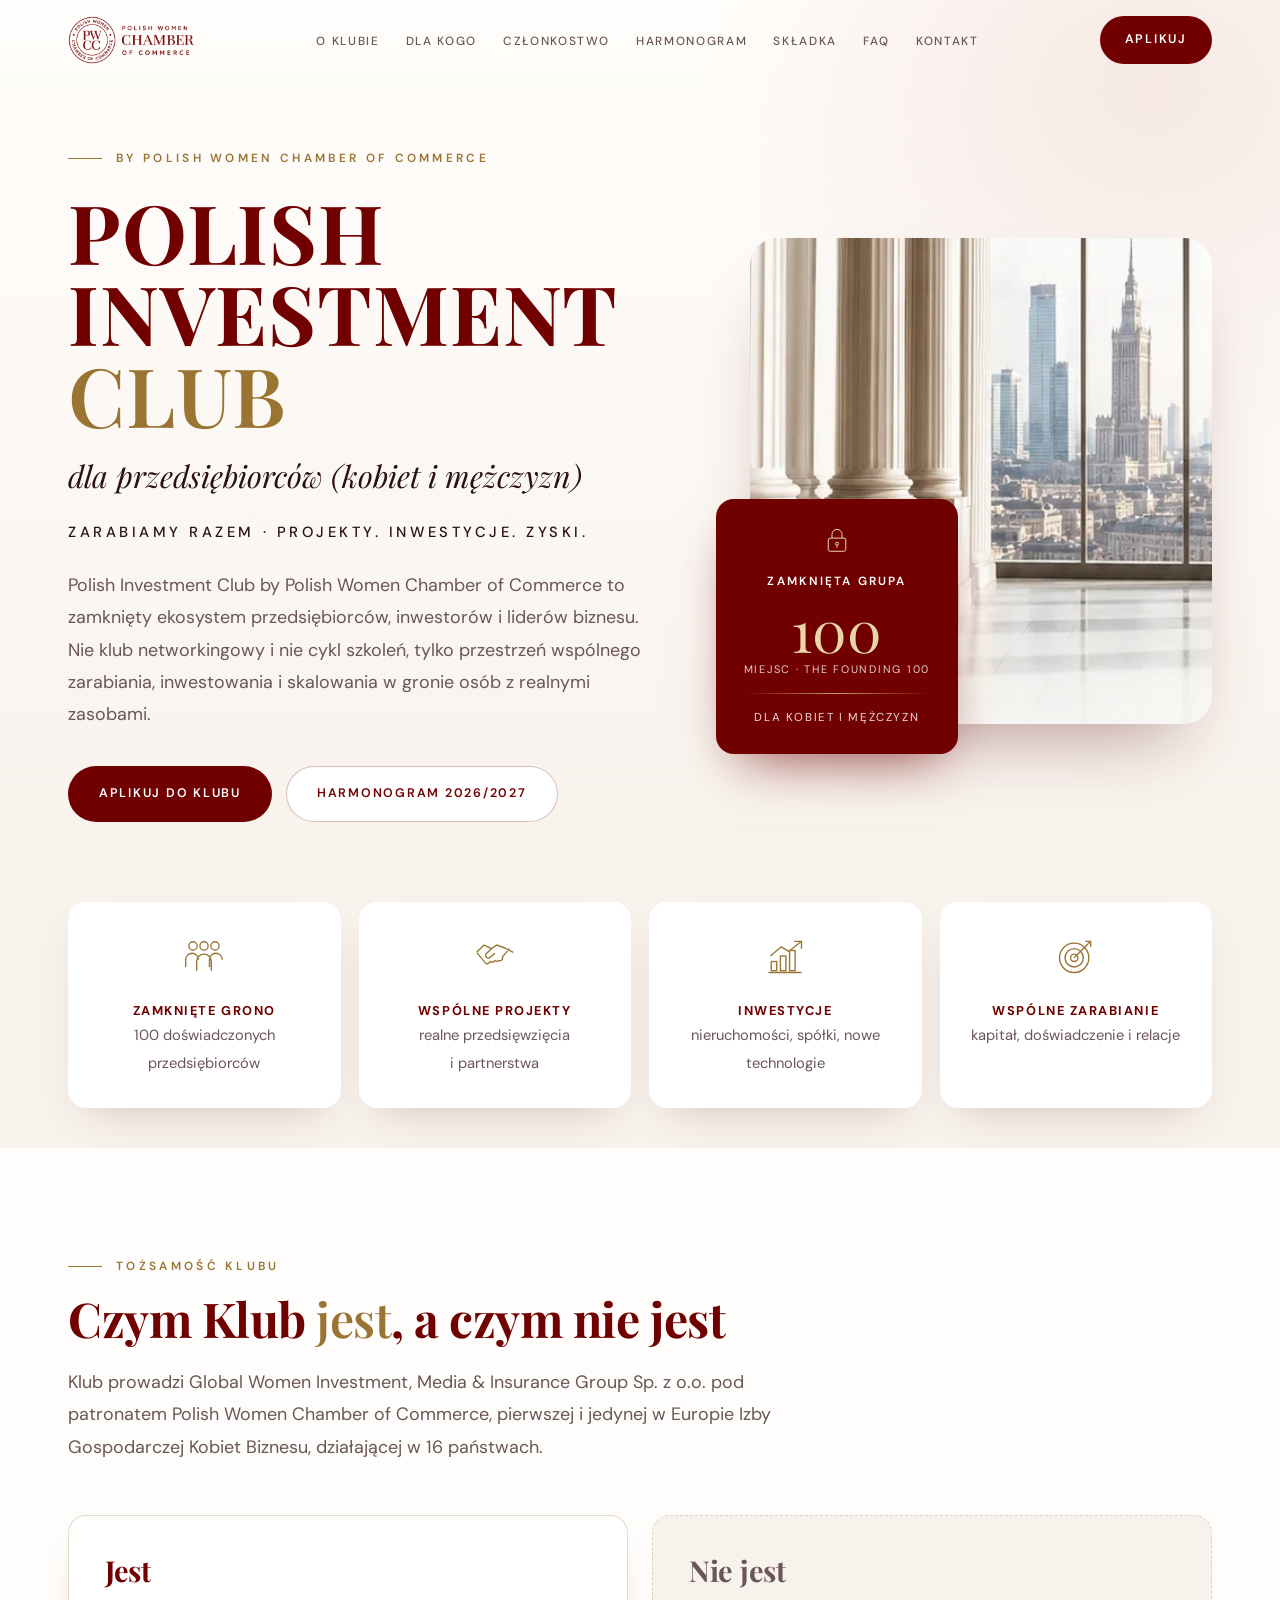
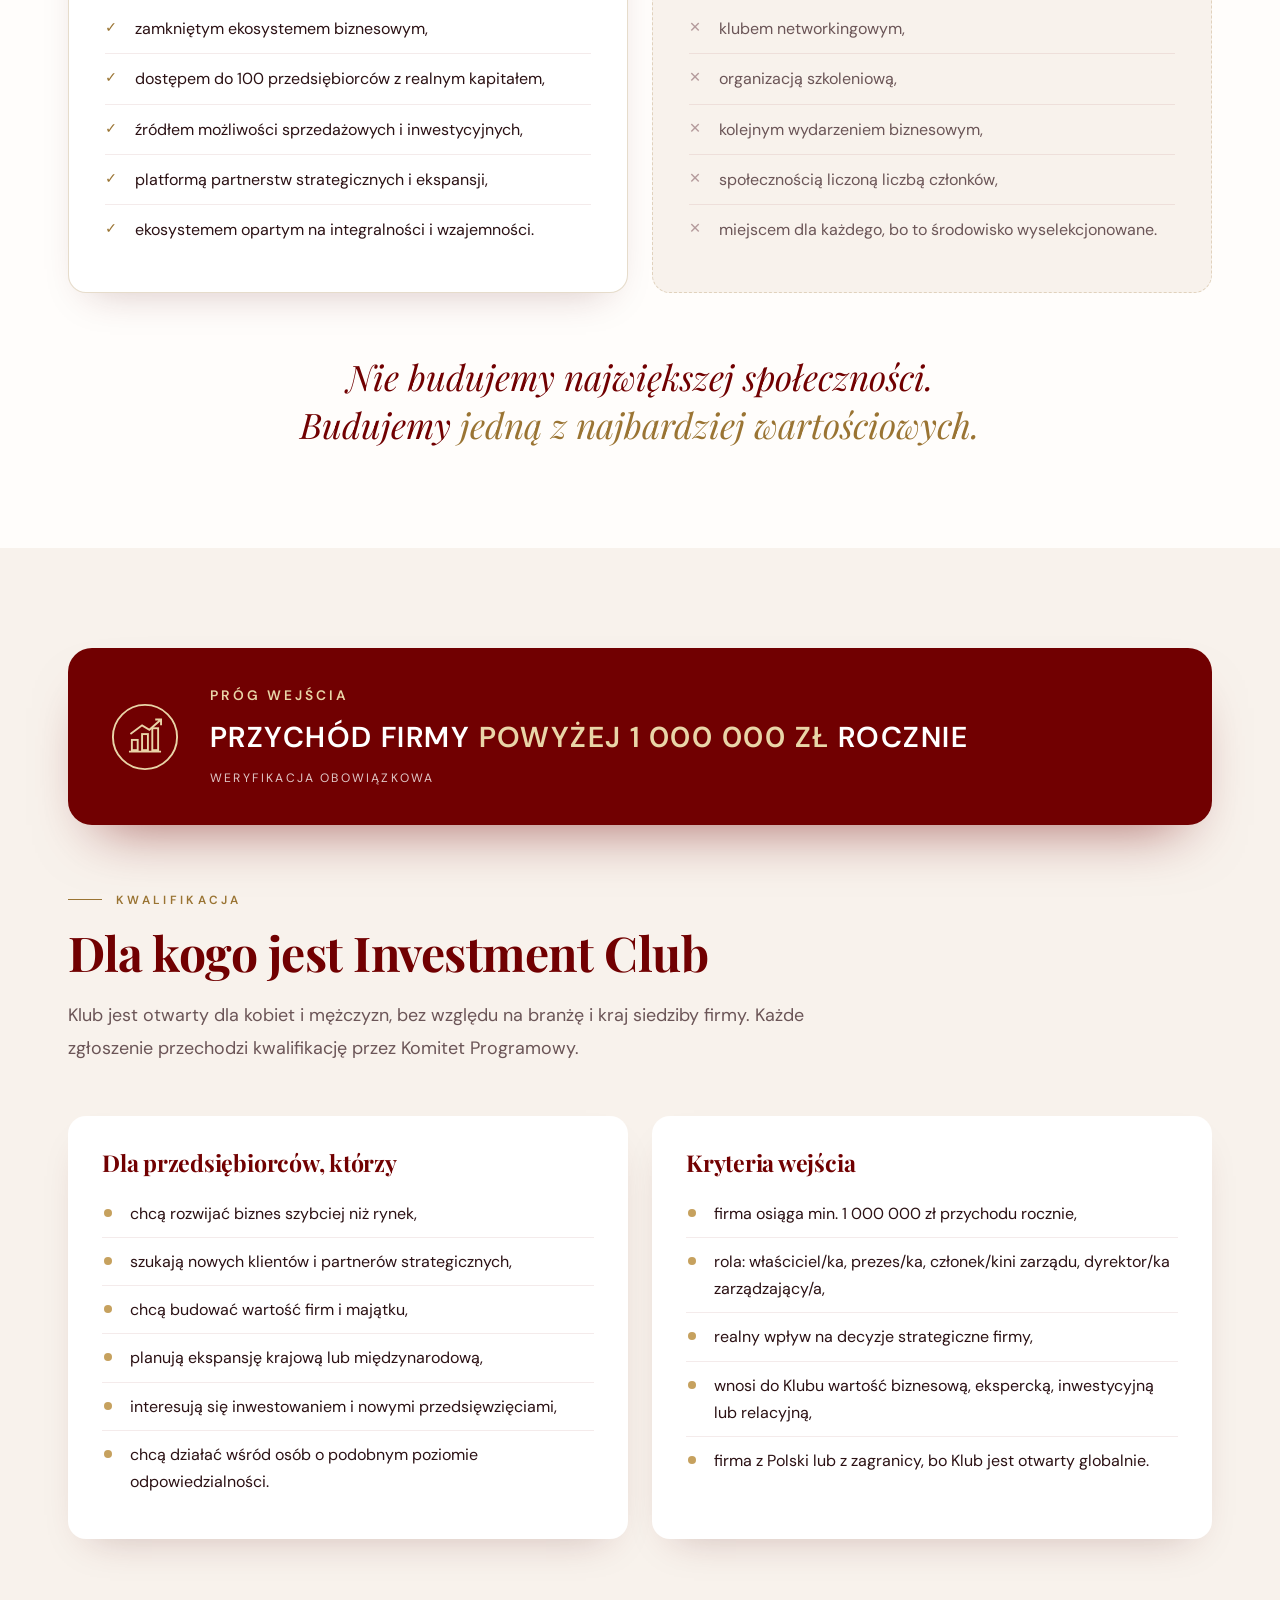
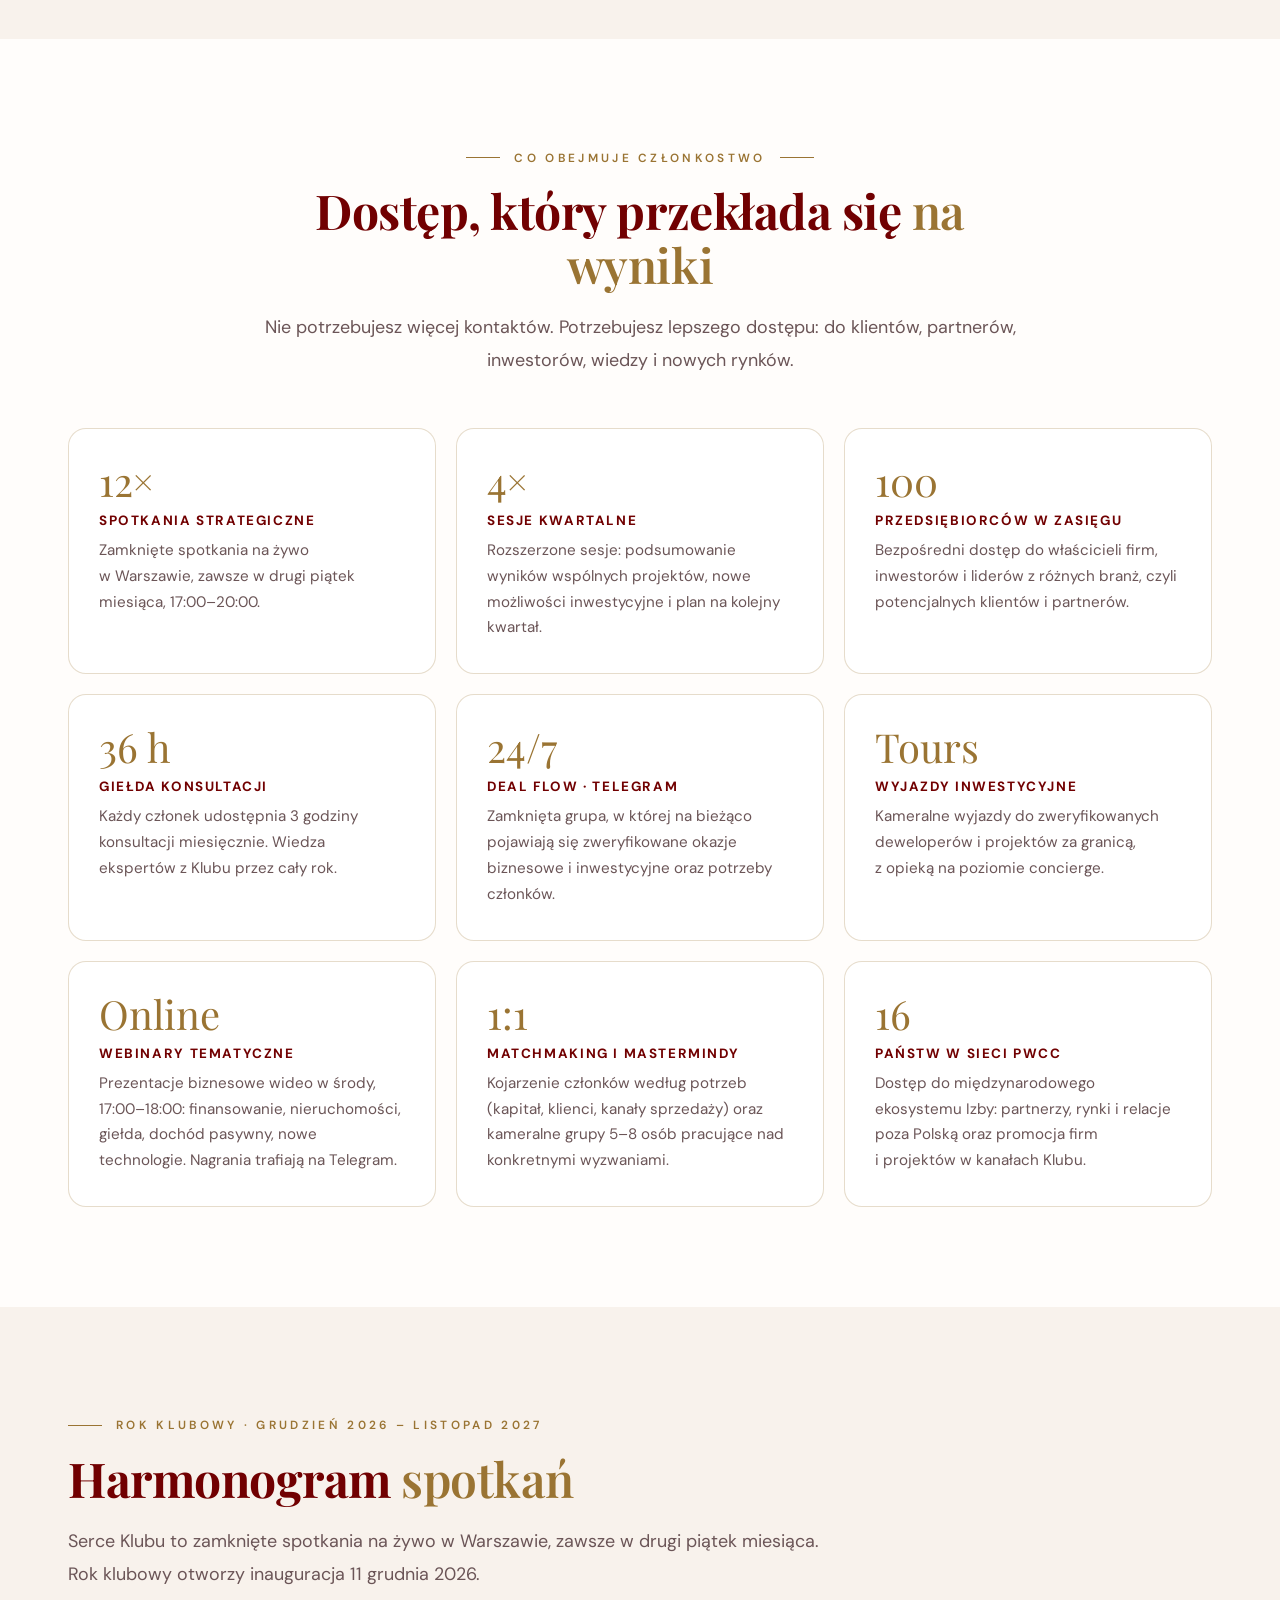
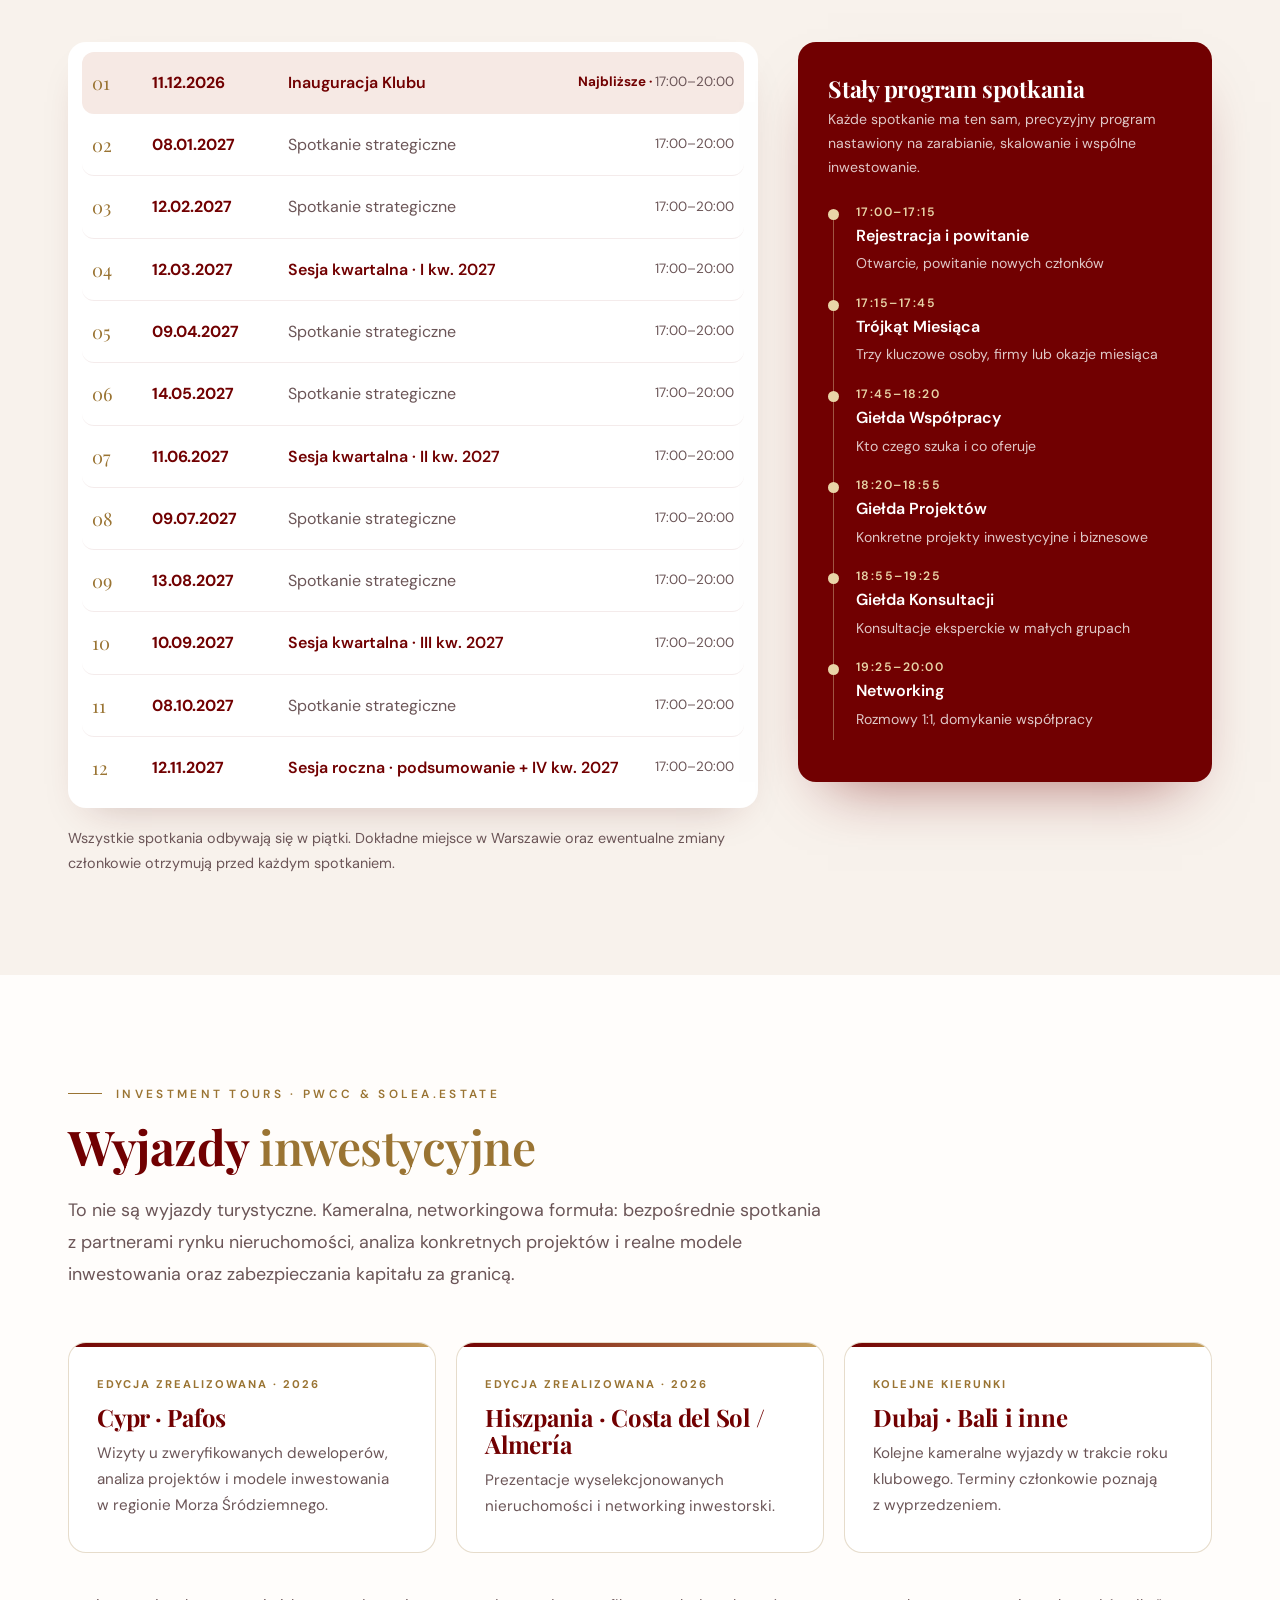
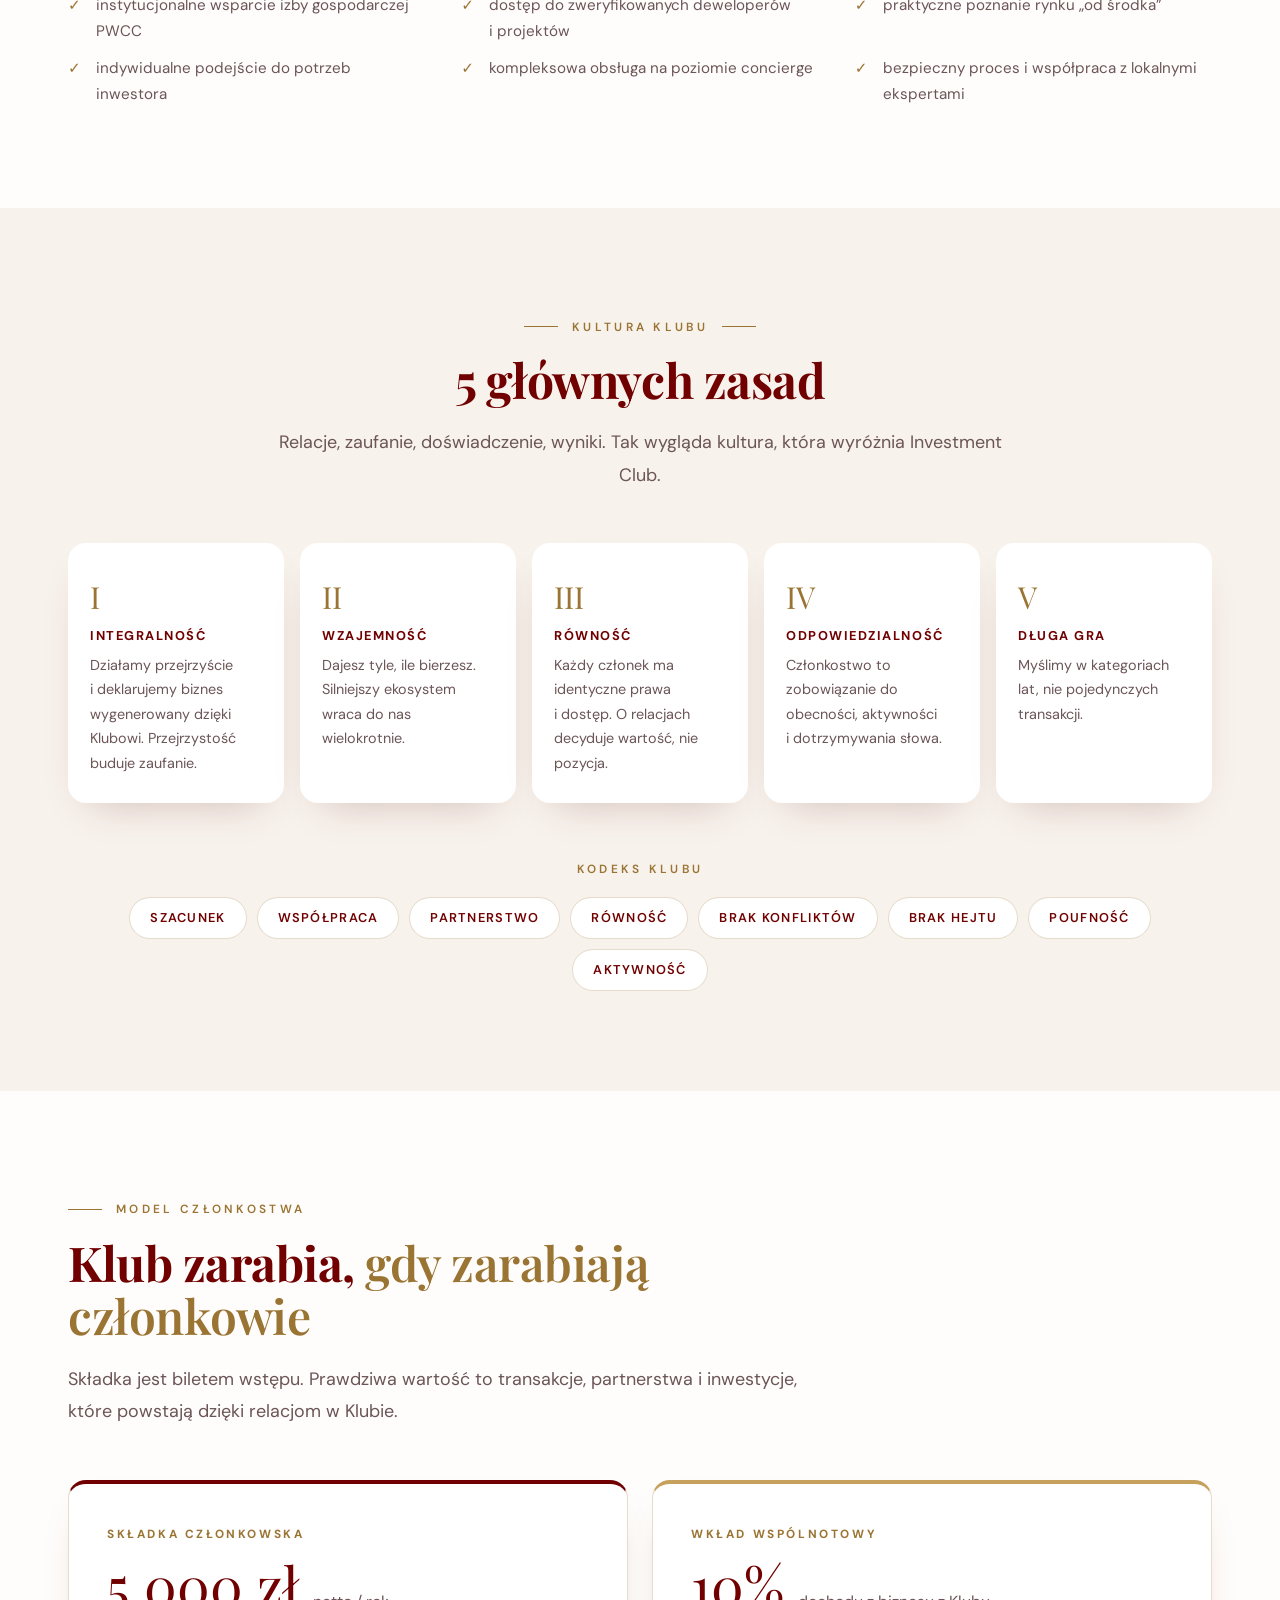
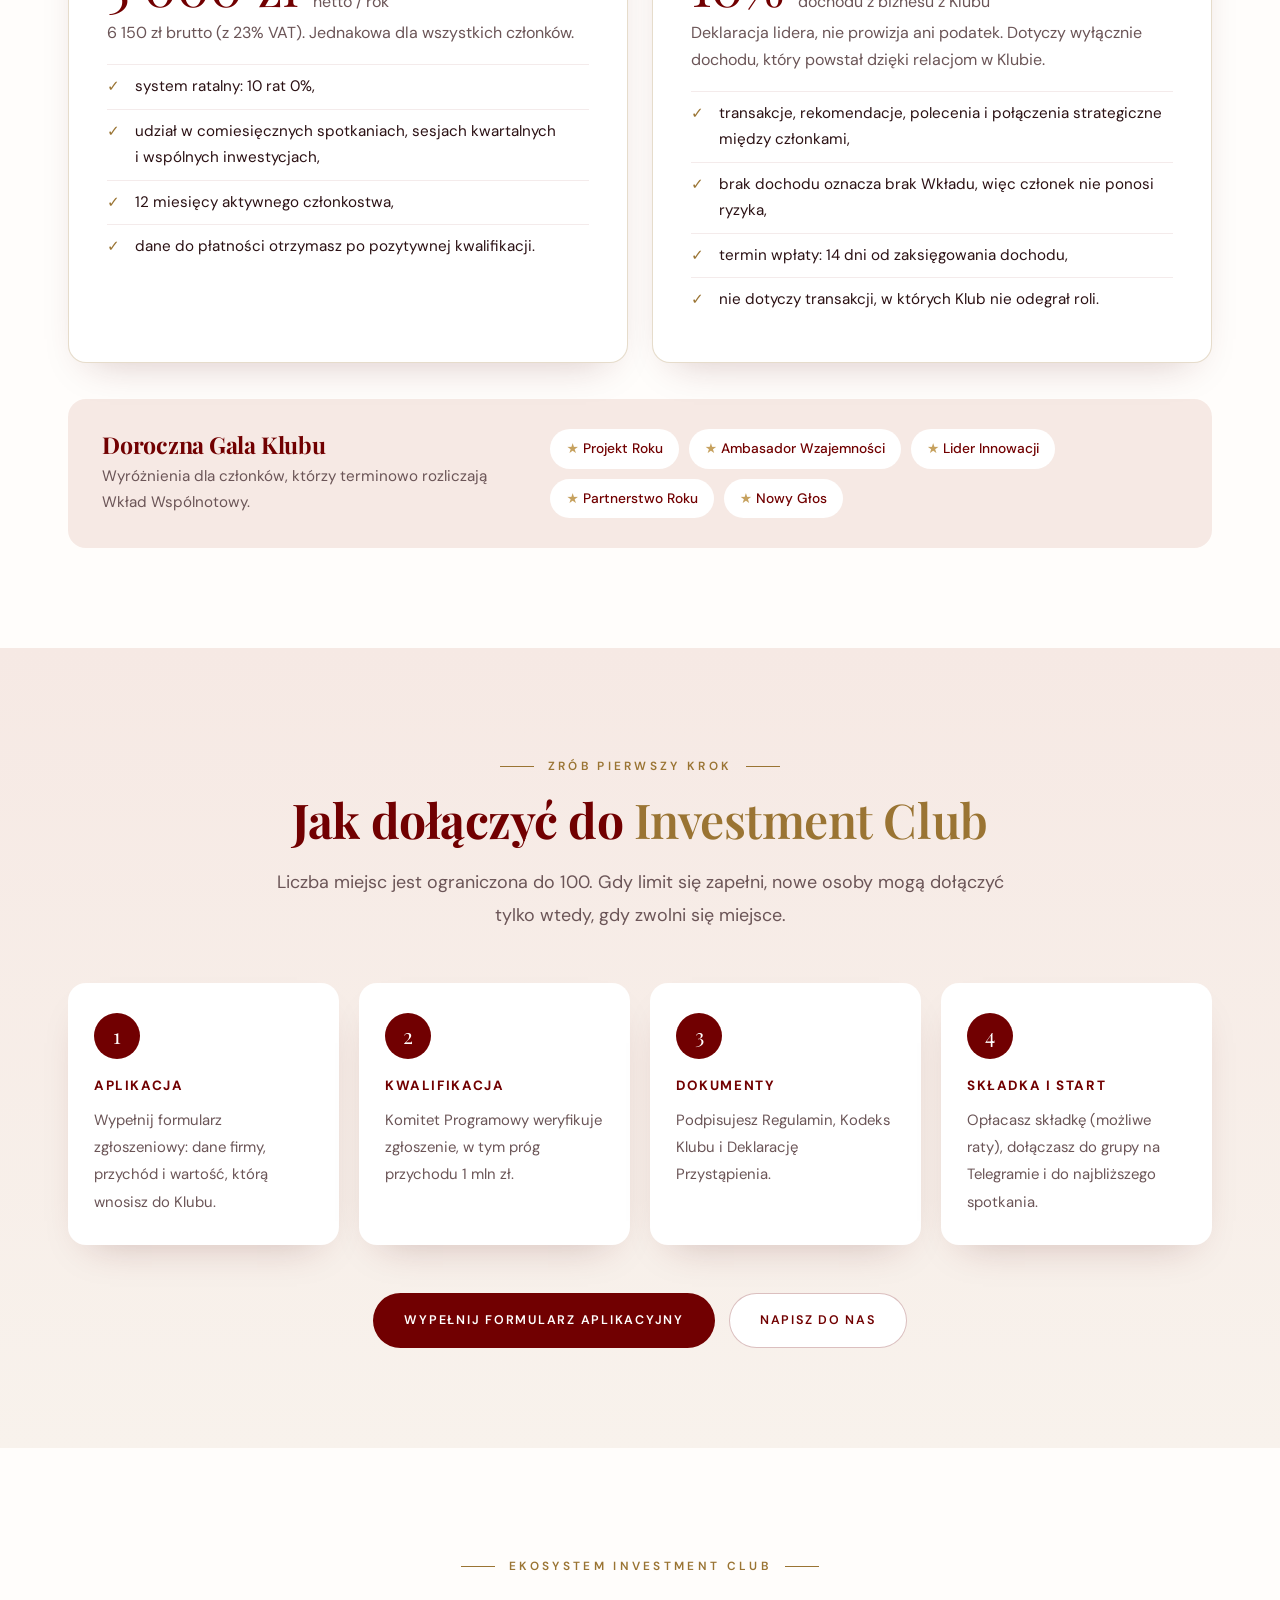
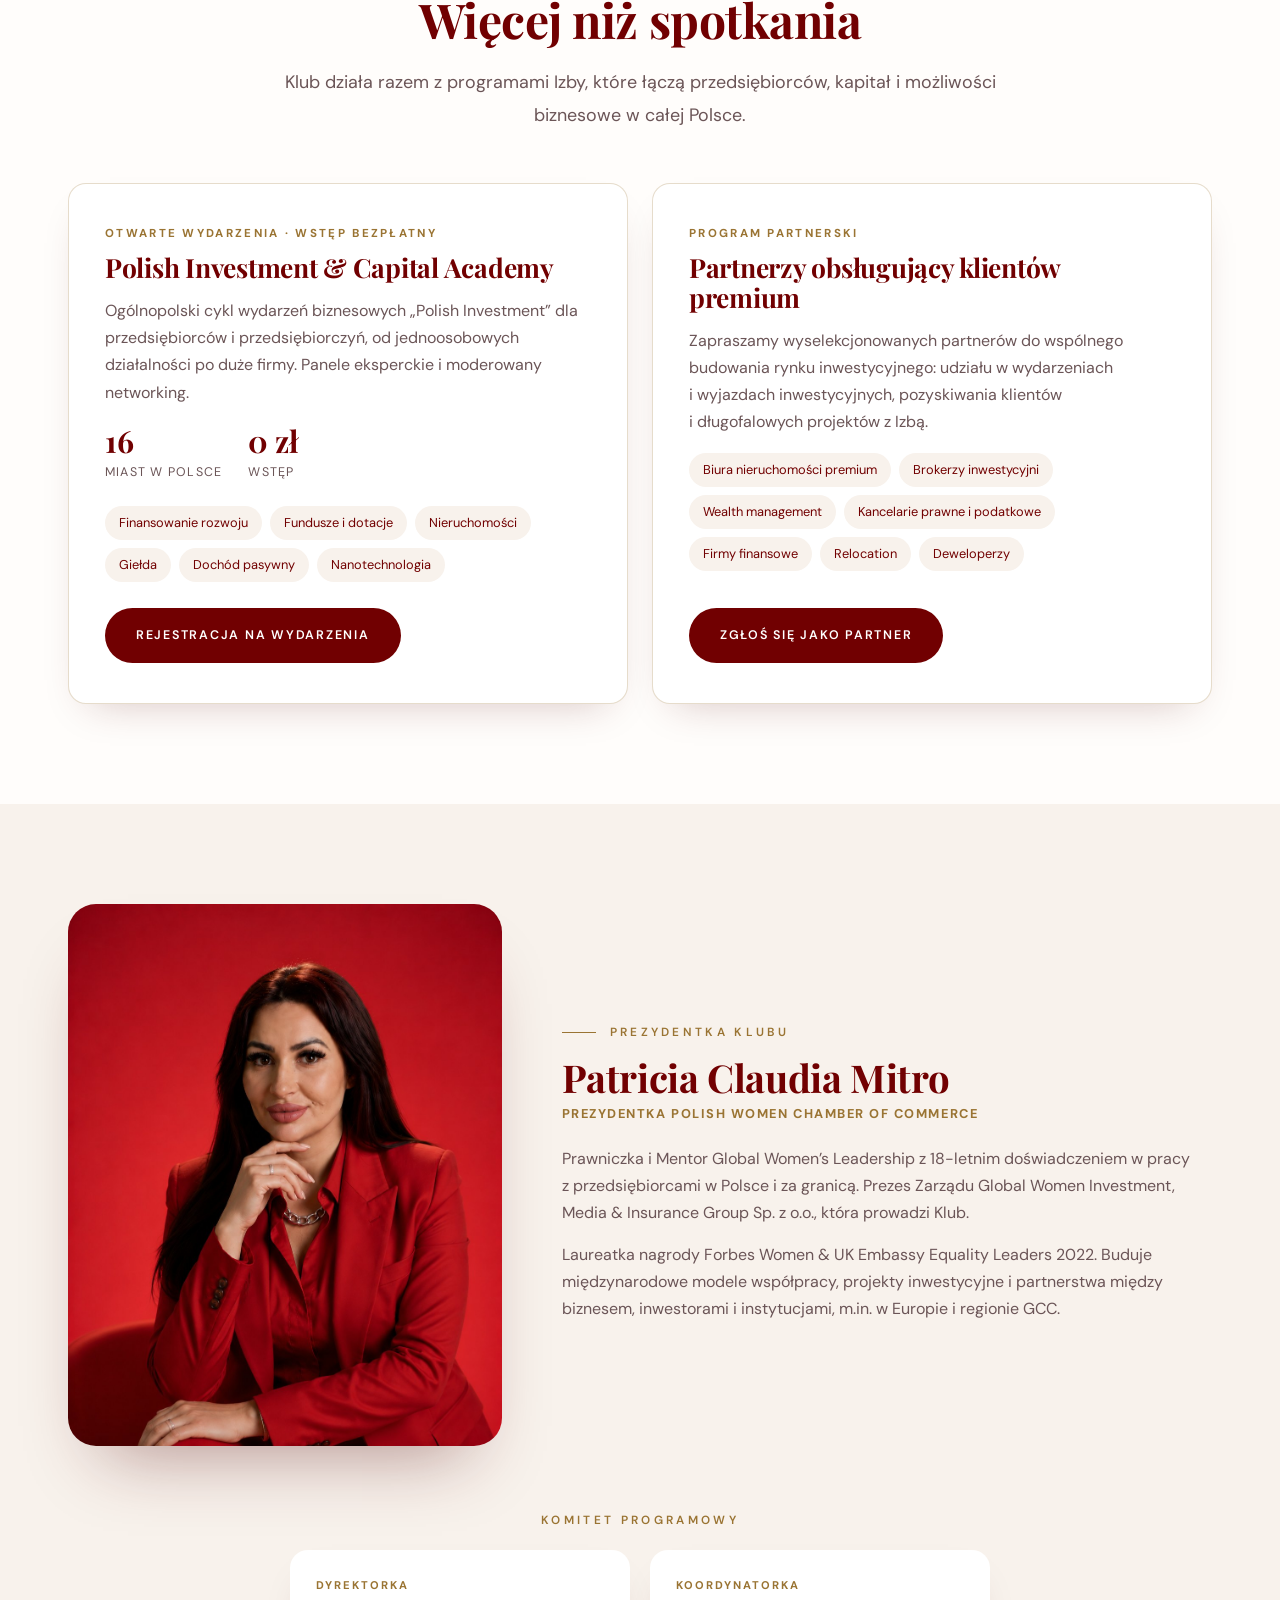
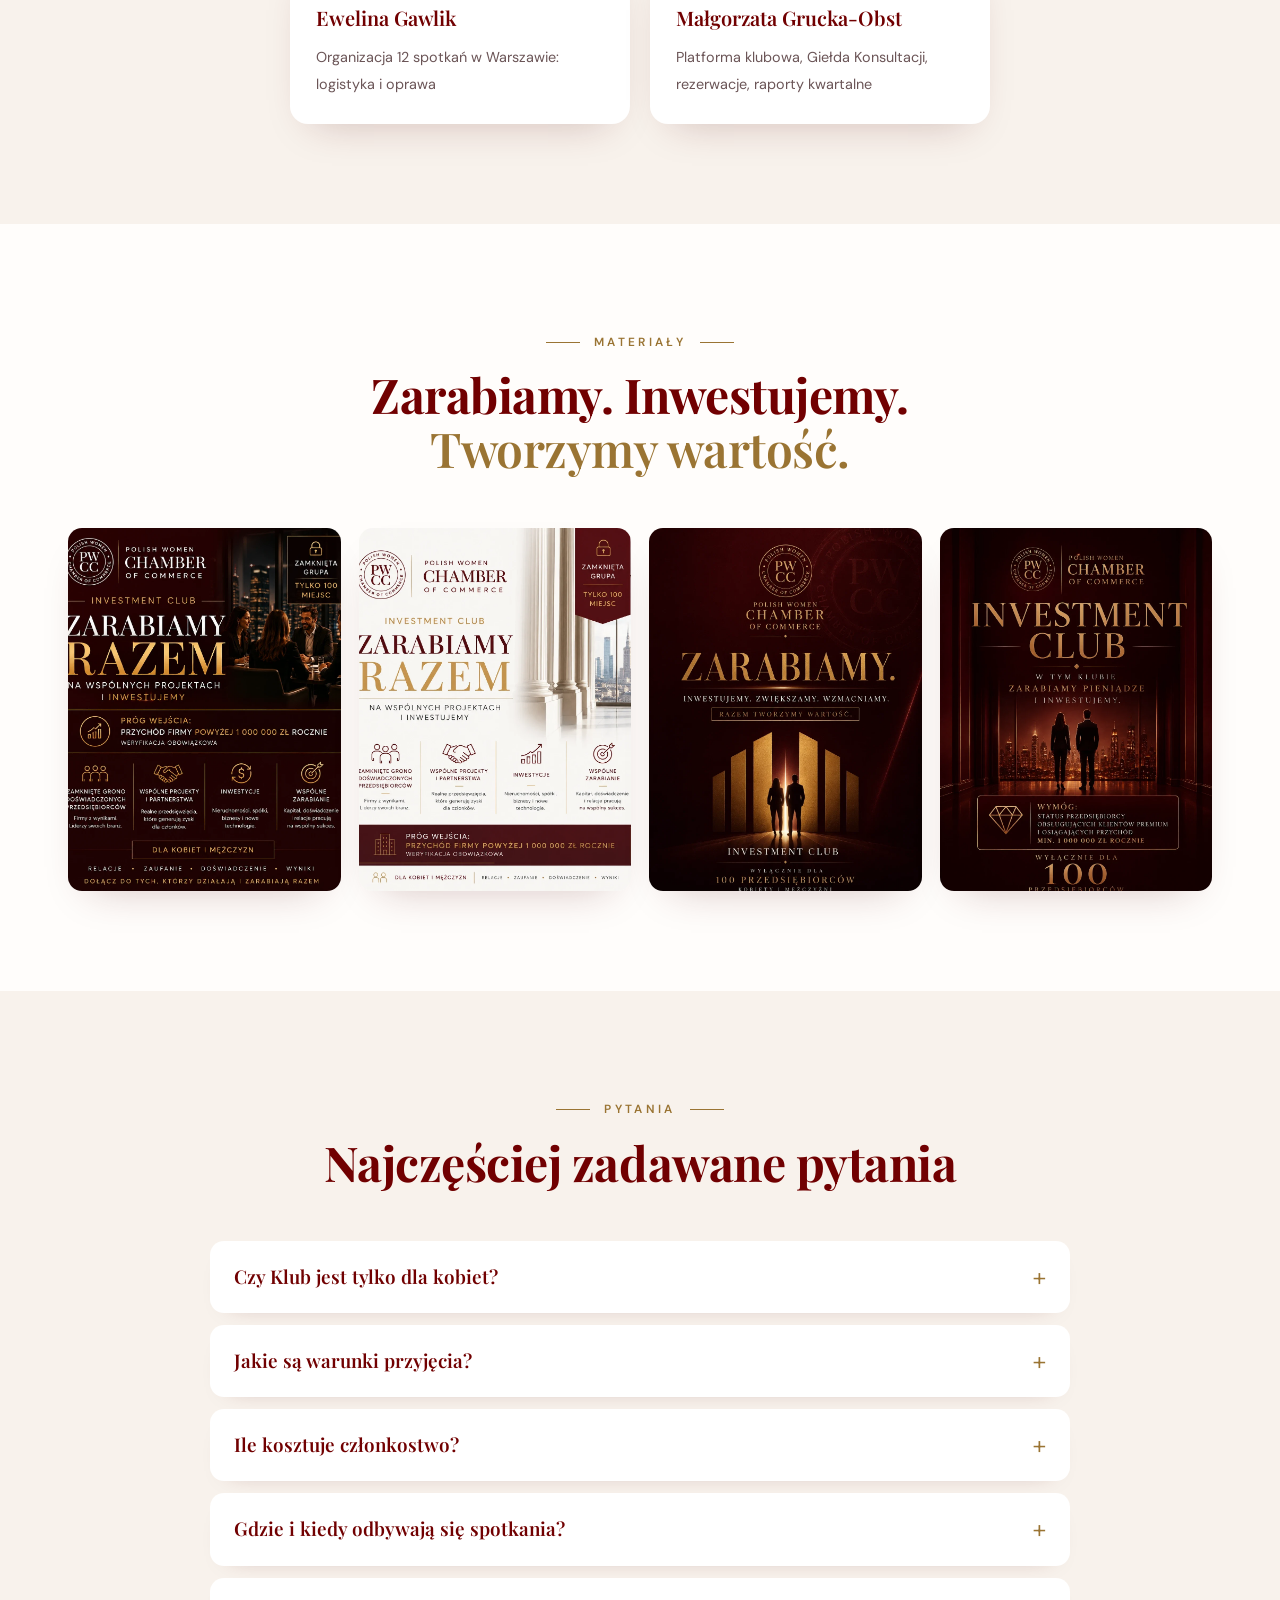
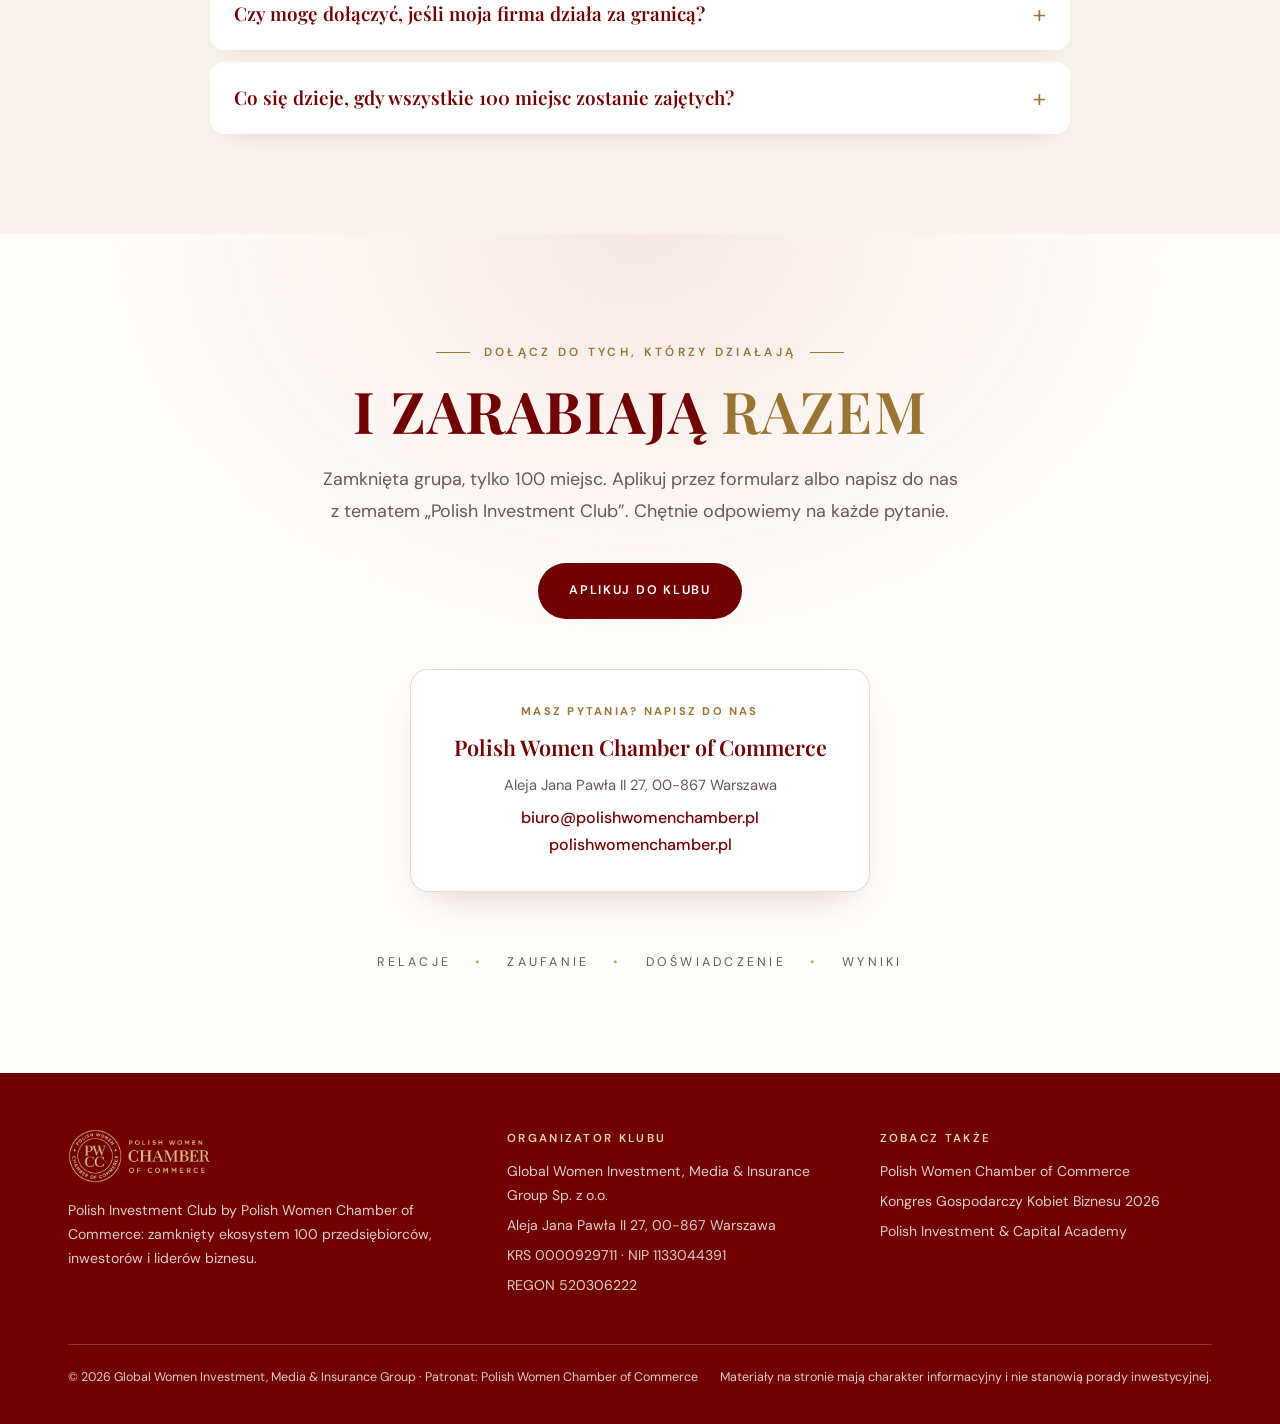
==== investment-club/index.html @ 255ce298 "Investment Club: inauguration 11.12.2026, schedule Dec 2026–Nov 2027; hero title Polish Investment C" ====
<!DOCTYPE html>
<html lang="pl">
<head>
<meta charset="UTF-8">
<meta name="viewport" content="width=device-width, initial-scale=1">
<title>Polish Investment Club · dla przedsiębiorców (kobiet i mężczyzn) · PWCC</title>
<meta name="description" content="Polish Investment Club by Polish Women Chamber of Commerce — zamknięty ekosystem 100 przedsiębiorców, inwestorów i liderów biznesu. Dla kobiet i mężczyzn, dla firm z przychodem powyżej 1 000 000 zł rocznie. Wspólne projekty, inwestycje i zyski.">
<meta property="og:title" content="Polish Investment Club · dla przedsiębiorców (kobiet i mężczyzn)">
<meta property="og:description" content="Zamknięta grupa 100 przedsiębiorców. Wspólne projekty, inwestycje i zyski. Dla kobiet i mężczyzn, dla firm z przychodem powyżej 1 000 000 zł rocznie.">
<meta property="og:url" content="https://kongresgospodarczypwcc.pl/investment-club/">
<meta property="og:type" content="website">
<meta property="og:image" content="https://kongresgospodarczypwcc.pl/investment-club/img/og-investment-club.jpg">
<link rel="canonical" href="https://kongresgospodarczypwcc.pl/investment-club/">
<meta name="theme-color" content="#FCF9F6">
<link rel="icon" href="../assets/pwcc-emblem.png">
<link rel="preconnect" href="https://fonts.googleapis.com">
<link rel="preconnect" href="https://fonts.gstatic.com" crossorigin>
<link href="https://fonts.googleapis.com/css2?family=Playfair+Display:ital,wght@0,400;0,500;0,600;0,700;1,400;1,500&family=DM+Sans:opsz,wght@9..40,300;9..40,400;9..40,500;9..40,600;9..40,700&display=swap" rel="stylesheet">
<style>
/* =========================================================
   PALETA — jasna wersja: krem, bordo PWCC i złoto
   ========================================================= */
:root{
  --bordo:#710001;
  --bordo-2:#8A0E12;
  --gold:#C6A15E;
  --gold-light:#E9D5A8;
  --gold-deep:#9A7433;     /* złoto do tekstu na jasnym tle */
  --paper:#FFFDFB;
  --cream:#F8F2EC;
  --blush:#F6E9E4;         /* ciepły róż do akcentów */
  --text:#2B1114;
  --muted:#6B5557;
  --line:rgba(154,116,51,.25);
  --soft:rgba(113,0,1,.08);
  --shadow:0 18px 40px -22px rgba(90,20,20,.28);
  --radius:18px;
  --serif:'Playfair Display', Didot, Georgia, serif;
  --sans:'DM Sans', system-ui, -apple-system, 'Segoe UI', sans-serif;
  --max:1200px;
}
*{box-sizing:border-box;margin:0;padding:0}
html{scroll-behavior:smooth}
body{font-family:var(--sans);color:var(--text);background:var(--paper);line-height:1.7;-webkit-font-smoothing:antialiased;overflow-x:hidden}
img{max-width:100%;display:block}
a{color:inherit;text-decoration:none}
.wrap{max-width:var(--max);margin:0 auto;padding:0 28px}
section{position:relative;padding:100px 0}
.eyebrow{font-size:.74rem;letter-spacing:.28em;text-transform:uppercase;color:var(--gold-deep);font-weight:600;display:inline-flex;align-items:center;gap:14px}
.eyebrow::before{content:"";width:34px;height:1px;background:currentColor}
.eyebrow.center::after{content:"";width:34px;height:1px;background:currentColor}
h1,h2,h3{font-family:var(--serif);font-weight:700;line-height:1.12;letter-spacing:-.01em;color:var(--bordo)}
h2{font-size:clamp(2rem,4vw,3rem);margin:16px 0 20px}
h2 em,h1 em{font-style:normal;color:var(--gold-deep);font-weight:600}
.lead{font-weight:400;font-size:clamp(1.05rem,1.4vw,1.16rem);line-height:1.8;color:var(--muted)}
.center{text-align:center}
.head{max-width:760px;margin-bottom:52px}
.head.center{margin-left:auto;margin-right:auto}
.btn{display:inline-flex;align-items:center;justify-content:center;gap:12px;padding:16px 30px;border-radius:999px;font-size:.78rem;letter-spacing:.14em;text-transform:uppercase;font-weight:600;border:1px solid transparent;transition:all .25s ease;cursor:pointer}
.btn-gold{background:var(--bordo);color:#fff}
.btn-gold:hover{background:var(--bordo-2);transform:translateY(-2px);box-shadow:0 14px 30px -12px rgba(113,0,1,.55)}
.btn-ghost{color:var(--bordo);background:#fff;border-color:rgba(113,0,1,.25)}
.btn-ghost:hover{border-color:var(--bordo);transform:translateY(-2px)}
.btn-dark{background:var(--bordo);color:#fff}
.btn-dark:hover{background:var(--bordo-2);transform:translateY(-2px)}
.gold-rule{height:1px;background:linear-gradient(90deg,transparent,var(--gold),transparent);border:0}

/* ---------- NAV ---------- */
header.nav{position:fixed;inset:0 0 auto 0;z-index:50;padding:16px 0;transition:background .3s,padding .3s,box-shadow .3s}
header.nav.scrolled{background:rgba(255,253,251,.95);backdrop-filter:blur(10px);padding:10px 0;box-shadow:0 1px 0 var(--line),0 10px 30px -20px rgba(90,20,20,.25)}
.nav .wrap{display:flex;align-items:center;justify-content:space-between;gap:24px}
.nav .logo img{height:48px;width:auto}
.nav ul{display:flex;gap:26px;list-style:none}
.nav ul a{font-size:.74rem;letter-spacing:.14em;text-transform:uppercase;font-weight:500;color:var(--muted);transition:color .2s}
.nav ul a:hover{color:var(--bordo)}
.nav .btn{padding:12px 24px}
.burger{display:none;background:#fff;border:1px solid var(--line);color:var(--bordo);width:44px;height:44px;border-radius:12px;cursor:pointer;font-size:1.2rem}
@media (max-width:1020px){
  .nav ul{display:none;position:absolute;top:100%;left:0;right:0;flex-direction:column;gap:0;background:var(--paper);border-top:1px solid var(--line);padding:10px 28px 20px;box-shadow:0 20px 30px -20px rgba(90,20,20,.3)}
  .nav ul.open{display:flex}
  .nav ul a{display:block;padding:14px 0;border-bottom:1px solid var(--soft)}
  .burger{display:block}
  .nav .btn{display:none}
}

/* ---------- HERO ---------- */
.hero{min-height:100vh;display:flex;align-items:center;padding:140px 0 80px;background:
  radial-gradient(ellipse 50% 60% at 90% 10%,var(--blush),transparent 70%),
  linear-gradient(180deg,var(--paper),var(--cream));overflow:hidden}
.hero .wrap{position:relative;display:grid;grid-template-columns:1.15fr .85fr;gap:56px;align-items:center;width:100%}
.hero h1{font-size:clamp(2.7rem,6.4vw,5.6rem);line-height:1;letter-spacing:.01em;text-transform:uppercase;margin:22px 0 14px;color:var(--bordo)}
.hero .for{font-family:var(--serif);font-style:italic;font-size:clamp(1.3rem,2.4vw,1.9rem);color:var(--text);margin-bottom:18px}
.hero h1 em{display:block;color:var(--gold-deep)}
.hero .tag{font-size:clamp(.78rem,1.2vw,.92rem);letter-spacing:.24em;text-transform:uppercase;color:var(--text);font-weight:500;margin-bottom:24px}
.hero .lead{max-width:580px;margin-bottom:36px}
.hero .ctas{display:flex;gap:14px;flex-wrap:wrap}
.hero-visual{position:relative}
.hero-visual img{width:100%;aspect-ratio:1/1.05;object-fit:cover;object-position:right center;border-radius:28px;box-shadow:0 40px 70px -35px rgba(90,20,20,.45)}
.seats{position:absolute;left:-34px;bottom:-30px;background:var(--bordo);color:#fff;border-radius:var(--radius);padding:26px 28px;text-align:center;min-width:210px;box-shadow:0 24px 50px -20px rgba(113,0,1,.6)}
.seats svg{width:30px;height:30px;margin:0 auto 8px;color:var(--gold-light)}
.seats .t{letter-spacing:.18em;text-transform:uppercase;font-weight:600;font-size:.74rem}
.seats .n{font-family:var(--serif);font-size:3.6rem;line-height:1;color:var(--gold-light);margin:10px 0 2px}
.seats .s{letter-spacing:.16em;text-transform:uppercase;font-size:.68rem;color:rgba(255,255,255,.8)}
.seats hr{margin:14px 0}
.seats .who{font-size:.72rem;letter-spacing:.14em;text-transform:uppercase;color:rgba(255,255,255,.85)}
@media (max-width:900px){.hero .wrap{grid-template-columns:1fr;gap:50px}.hero-visual{max-width:520px}.seats{left:auto;right:16px;bottom:-24px}}

/* ---------- FILARY ---------- */
.strip{padding:0 0 40px;background:var(--cream)}
.strip .wrap{display:grid;grid-template-columns:repeat(4,1fr);gap:18px}
.strip .it{padding:32px 22px;text-align:center;background:#fff;border-radius:var(--radius);box-shadow:var(--shadow)}
.strip svg{width:44px;height:44px;color:var(--gold-deep);margin:0 auto 14px}
.strip .it b{display:block;font-size:.8rem;letter-spacing:.12em;text-transform:uppercase;font-weight:700;color:var(--bordo)}
.strip .it span{font-size:.92rem;color:var(--muted)}
@media (max-width:820px){.strip .wrap{grid-template-columns:1fr 1fr}}

/* ---------- O KLUBIE ---------- */
.about{background:var(--paper)}
.isnot{display:grid;grid-template-columns:1fr 1fr;gap:24px}
.isnot .col{border-radius:var(--radius);padding:38px 36px;background:#fff;box-shadow:var(--shadow);border:1px solid var(--line)}
.isnot .col.no{background:var(--cream);box-shadow:none;border:1px dashed var(--line)}
.isnot h3{font-size:1.8rem;margin-bottom:18px}
.isnot .no h3{color:var(--muted)}
.isnot ul{list-style:none}
.isnot li{padding:11px 0 11px 30px;border-bottom:1px solid var(--soft);position:relative}
.isnot li:last-child{border-bottom:0}
.isnot li::before{content:"✓";position:absolute;left:0;top:11px;font-size:.9rem;color:var(--gold-deep);font-weight:700}
.isnot .no li{color:var(--muted)}
.isnot .no li::before{content:"✕";color:#B49A9B;font-weight:400}
.motto{margin-top:60px;text-align:center;font-family:var(--serif);font-size:clamp(1.45rem,3vw,2.2rem);line-height:1.35;font-style:italic;color:var(--bordo)}
.motto em{color:var(--gold-deep);font-style:italic}
@media (max-width:820px){.isnot{grid-template-columns:1fr}}

/* ---------- PRÓG WEJŚCIA ---------- */
.entry{background:var(--cream)}
.threshold{display:flex;align-items:center;gap:30px;background:var(--bordo);color:#fff;padding:36px 42px;margin-bottom:56px;border-radius:24px;box-shadow:0 30px 60px -30px rgba(113,0,1,.6)}
.threshold svg{flex:0 0 70px;width:70px;height:70px;color:var(--gold-light)}
.threshold .k{letter-spacing:.22em;text-transform:uppercase;font-weight:600;font-size:.86rem;color:var(--gold-light)}
.threshold .v{font-size:clamp(1.15rem,2.5vw,1.8rem);font-weight:600;letter-spacing:.05em;text-transform:uppercase;margin:6px 0}
.threshold .v span{color:var(--gold-light)}
.threshold .s{letter-spacing:.18em;text-transform:uppercase;font-size:.76rem;color:rgba(255,255,255,.78)}
.crit{display:grid;grid-template-columns:1fr 1fr;gap:24px}
.crit>div{background:#fff;border-radius:var(--radius);padding:34px 34px;box-shadow:var(--shadow)}
.crit h3{font-size:1.45rem;margin-bottom:14px}
.crit ul{list-style:none}
.crit li{padding:10px 0 10px 28px;position:relative;border-bottom:1px solid var(--soft)}
.crit li:last-child{border-bottom:0}
.crit li::before{content:"";position:absolute;left:2px;top:19px;width:8px;height:8px;border-radius:50%;background:var(--gold)}
@media (max-width:820px){.crit{grid-template-columns:1fr}.threshold{flex-direction:column;text-align:center;padding:34px 24px}}

/* ---------- KORZYŚCI ---------- */
.benefits{background:var(--paper)}
.grid3{display:grid;grid-template-columns:repeat(3,1fr);gap:20px}
.card{background:#fff;border:1px solid var(--line);border-radius:var(--radius);padding:32px 30px;transition:transform .25s,box-shadow .25s}
.card:hover{transform:translateY(-4px);box-shadow:var(--shadow)}
.card .big{font-family:var(--serif);font-size:2.5rem;line-height:1;color:var(--gold-deep);margin-bottom:12px}
.card h3{font-family:var(--sans);font-size:.84rem;letter-spacing:.12em;text-transform:uppercase;font-weight:700;margin-bottom:10px;color:var(--bordo)}
.card p{font-size:.95rem;color:var(--muted)}
@media (max-width:980px){.grid3{grid-template-columns:1fr 1fr}}
@media (max-width:620px){.grid3{grid-template-columns:1fr}}

/* ---------- HARMONOGRAM ---------- */
.schedule{background:var(--cream)}
.sched-grid{display:grid;grid-template-columns:1.25fr .75fr;gap:40px;align-items:start}
.meet{list-style:none;background:#fff;border-radius:var(--radius);box-shadow:var(--shadow);padding:10px 14px;overflow:hidden}
.meet li{display:grid;grid-template-columns:44px 120px 1fr auto;gap:16px;align-items:center;padding:15px 10px;border-bottom:1px solid var(--soft);border-radius:12px}
.meet li:last-child{border-bottom:0}
.meet .no{font-family:var(--serif);color:var(--gold-deep);font-size:1.15rem}
.meet time{font-weight:700;color:var(--bordo)}
.meet .what{color:var(--muted)}
.meet .hrs{font-size:.84rem;color:var(--muted);white-space:nowrap}
.meet li.key .what{color:var(--bordo);font-weight:600}
.meet li.past{opacity:.45}
.meet li.past .hrs::after{content:" · odbyło się"}
.meet li.next{background:var(--blush);border-bottom-color:transparent}
.meet li.next .hrs::before{content:"Najbliższe · ";color:var(--bordo);font-weight:700}
.note{font-size:.9rem;color:var(--muted);margin-top:18px}
.agenda{background:var(--bordo);color:#fff;border-radius:var(--radius);padding:34px 30px;box-shadow:0 30px 60px -30px rgba(113,0,1,.55)}
.agenda h3{font-size:1.45rem;margin-bottom:6px;color:#fff}
.agenda .sub{font-size:.88rem;color:rgba(255,255,255,.78);margin-bottom:22px}
.agenda ol{list-style:none;position:relative}
.agenda ol::before{content:"";position:absolute;left:5px;top:8px;bottom:8px;width:1px;background:rgba(233,213,168,.4)}
.agenda li{position:relative;padding:0 0 16px 28px}
.agenda li::before{content:"";position:absolute;left:0;top:7px;width:11px;height:11px;border-radius:50%;background:var(--gold-light)}
.agenda time{display:block;font-size:.76rem;letter-spacing:.12em;color:var(--gold-light);font-weight:600}
.agenda b{display:block;font-weight:600}
.agenda span{font-size:.88rem;color:rgba(255,255,255,.78)}
@media (max-width:980px){.sched-grid{grid-template-columns:1fr}}
@media (max-width:620px){.meet li{grid-template-columns:34px 1fr;gap:2px 12px}.meet .what,.meet .hrs{grid-column:2}}

/* ---------- WYJAZDY ---------- */
.tours{background:var(--paper)}
.tour-grid{display:grid;grid-template-columns:repeat(3,1fr);gap:20px}
.tour{background:#fff;border:1px solid var(--line);border-radius:var(--radius);padding:32px 28px;position:relative;overflow:hidden}
.tour::before{content:"";position:absolute;inset:0 0 auto 0;height:4px;background:linear-gradient(90deg,var(--bordo),var(--gold))}
.tour .st{font-size:.7rem;letter-spacing:.18em;text-transform:uppercase;color:var(--gold-deep);font-weight:700}
.tour h3{font-size:1.5rem;margin:10px 0 10px}
.tour p{font-size:.95rem;color:var(--muted)}
.adv{margin-top:40px;display:grid;grid-template-columns:repeat(3,1fr);gap:12px 36px;list-style:none}
.adv li{padding-left:28px;position:relative;color:var(--muted);font-size:.95rem}
.adv li::before{content:"✓";position:absolute;left:0;color:var(--gold-deep);font-weight:700}
@media (max-width:900px){.tour-grid,.adv{grid-template-columns:1fr}}

/* ---------- ZASADY ---------- */
.rules{background:var(--cream)}
.five{display:grid;grid-template-columns:repeat(5,1fr);gap:16px}
.five>div{padding:28px 22px;background:#fff;border-radius:var(--radius);box-shadow:var(--shadow)}
.five .r{font-family:var(--serif);font-size:1.9rem;color:var(--gold-deep)}
.five h3{font-family:var(--sans);font-size:.8rem;letter-spacing:.12em;text-transform:uppercase;margin:6px 0 10px}
.five p{font-size:.9rem;color:var(--muted)}
.code{margin-top:56px;text-align:center}
.code .lbl{font-size:.74rem;letter-spacing:.28em;text-transform:uppercase;color:var(--gold-deep);font-weight:600;margin-bottom:18px}
.code ul{list-style:none;display:flex;flex-wrap:wrap;justify-content:center;gap:10px}
.code li{background:#fff;border:1px solid var(--line);border-radius:999px;padding:9px 20px;font-size:.8rem;letter-spacing:.1em;text-transform:uppercase;color:var(--bordo);font-weight:600}
@media (max-width:980px){.five{grid-template-columns:1fr 1fr}}
@media (max-width:560px){.five{grid-template-columns:1fr}}

/* ---------- MODEL ---------- */
.model{background:var(--paper)}
.price-grid{display:grid;grid-template-columns:1fr 1fr;gap:24px}
.price{background:#fff;border:1px solid var(--line);border-radius:var(--radius);padding:40px 38px;box-shadow:var(--shadow)}
.price:first-child{border-top:4px solid var(--bordo)}
.price:last-child{border-top:4px solid var(--gold)}
.price .k{font-size:.74rem;letter-spacing:.22em;text-transform:uppercase;color:var(--gold-deep);font-weight:700}
.price .v{font-family:var(--serif);font-size:clamp(2.5rem,5vw,3.4rem);line-height:1.05;margin:12px 0 6px;color:var(--bordo)}
.price .v small{font-family:var(--sans);font-size:1rem;color:var(--muted);font-weight:400}
.price .d{color:var(--muted);margin-bottom:18px}
.price ul{list-style:none}
.price li{padding:9px 0 9px 28px;position:relative;font-size:.95rem;border-top:1px solid var(--soft)}
.price li::before{content:"✓";position:absolute;left:0;top:9px;color:var(--gold-deep);font-weight:700}
.awards{margin-top:36px;background:var(--blush);border-radius:var(--radius);padding:30px 34px;display:grid;grid-template-columns:.8fr 1.2fr;gap:30px;align-items:center}
.awards h3{font-size:1.45rem}
.awards p{color:var(--muted);font-size:.95rem;margin-top:6px}
.awards ul{list-style:none;display:flex;flex-wrap:wrap;gap:10px}
.awards li{background:#fff;border-radius:999px;padding:8px 16px;font-size:.86rem;color:var(--bordo);font-weight:500}
.awards li::before{content:"★ ";color:var(--gold)}
@media (max-width:820px){.price-grid,.awards{grid-template-columns:1fr}}

/* ---------- JAK DOŁĄCZYĆ ---------- */
.join{background:linear-gradient(180deg,var(--blush),var(--cream))}
.steps{display:grid;grid-template-columns:repeat(4,1fr);gap:20px;counter-reset:s;list-style:none}
.steps li{counter-increment:s;background:#fff;border-radius:var(--radius);padding:30px 26px;box-shadow:var(--shadow)}
.steps li::before{content:counter(s);display:grid;place-items:center;width:46px;height:46px;border-radius:50%;background:var(--bordo);color:#fff;font-family:var(--serif);font-size:1.3rem;margin-bottom:16px}
.steps b{display:block;font-size:.84rem;letter-spacing:.12em;text-transform:uppercase;margin-bottom:8px;color:var(--bordo)}
.steps span{font-size:.93rem;color:var(--muted)}
.join .ctas{margin-top:48px;display:flex;gap:14px;flex-wrap:wrap;justify-content:center}
@media (max-width:900px){.steps{grid-template-columns:1fr 1fr}}
@media (max-width:560px){.steps{grid-template-columns:1fr}}

/* ---------- EKOSYSTEM ---------- */
.eco{background:var(--paper)}
.eco-grid{display:grid;grid-template-columns:1fr 1fr;gap:24px}
.eco .box{background:#fff;border:1px solid var(--line);border-radius:var(--radius);padding:40px 36px;display:flex;flex-direction:column;box-shadow:var(--shadow)}
.eco .box .k{font-size:.72rem;letter-spacing:.2em;text-transform:uppercase;color:var(--gold-deep);font-weight:700}
.eco .box h3{font-size:1.65rem;margin:10px 0 14px}
.eco .box p{color:var(--muted);margin-bottom:18px}
.eco .tags{display:flex;flex-wrap:wrap;gap:8px;margin-bottom:26px}
.eco .tags span{font-size:.8rem;padding:6px 14px;background:var(--cream);color:var(--bordo);border-radius:999px}
.eco .facts{display:flex;gap:26px;flex-wrap:wrap;margin-bottom:22px}
.eco .facts b{font-family:var(--serif);font-size:1.9rem;color:var(--bordo);display:block;line-height:1.1}
.eco .facts span{font-size:.78rem;letter-spacing:.1em;text-transform:uppercase;color:var(--muted)}
.eco .box .btn{margin-top:auto;align-self:flex-start}
@media (max-width:820px){.eco-grid{grid-template-columns:1fr}}

/* ---------- ZESPÓŁ ---------- */
.team{background:var(--cream)}
.pres{display:grid;grid-template-columns:.8fr 1.2fr;gap:60px;align-items:center}
.pres .ph img{width:100%;aspect-ratio:4/5;object-fit:cover;object-position:center top;border-radius:28px;box-shadow:0 40px 70px -35px rgba(90,20,20,.45)}
.pres h3{font-size:clamp(1.8rem,3vw,2.4rem);margin:14px 0 4px}
.pres .role{color:var(--gold-deep);letter-spacing:.12em;text-transform:uppercase;font-size:.8rem;font-weight:700;margin-bottom:20px}
.pres p{color:var(--muted);margin-bottom:14px}
.committee{margin-top:64px}
.committee .lbl{font-size:.74rem;letter-spacing:.28em;text-transform:uppercase;color:var(--gold-deep);font-weight:600;margin-bottom:20px;text-align:center}
.cm{display:grid;grid-template-columns:repeat(2,minmax(0,340px));justify-content:center;gap:20px}
.cm>div{background:#fff;border-radius:var(--radius);padding:26px 26px;box-shadow:var(--shadow)}
.cm .r{font-size:.7rem;letter-spacing:.18em;text-transform:uppercase;color:var(--gold-deep);font-weight:700}
.cm b{display:block;font-family:var(--serif);font-size:1.25rem;margin:6px 0 8px;font-weight:600;color:var(--bordo)}
.cm span{font-size:.9rem;color:var(--muted)}
@media (max-width:900px){.pres{grid-template-columns:1fr;gap:36px}.pres .ph{max-width:380px}}
@media (max-width:620px){.cm{grid-template-columns:1fr}}

/* ---------- MATERIAŁY ---------- */
.gallery{background:var(--paper)}
.posters{display:grid;grid-template-columns:repeat(4,1fr);gap:18px}
.posters button{border:0;background:none;padding:0;cursor:zoom-in;overflow:hidden;border-radius:14px;box-shadow:var(--shadow)}
.posters img{width:100%;aspect-ratio:3/4;object-fit:cover;object-position:top;transition:transform .5s}
.posters button:hover img{transform:scale(1.04)}
@media (max-width:820px){.posters{grid-template-columns:1fr 1fr}}
.lightbox{position:fixed;inset:0;z-index:100;background:rgba(40,10,12,.85);display:none;align-items:center;justify-content:center;padding:24px;cursor:zoom-out}
.lightbox.open{display:flex}
.lightbox img{max-height:92vh;width:auto;border-radius:10px;box-shadow:0 30px 80px rgba(0,0,0,.5)}

/* ---------- FAQ ---------- */
.faq{background:var(--cream)}
.faq-list{max-width:860px;margin:0 auto;display:grid;gap:12px}
.faq details{background:#fff;border-radius:14px;padding:0 24px;box-shadow:0 10px 24px -20px rgba(90,20,20,.35)}
.faq summary{list-style:none;cursor:pointer;padding:20px 40px 20px 0;font-family:var(--serif);font-size:1.18rem;color:var(--bordo);position:relative;font-weight:600}
.faq summary::-webkit-details-marker{display:none}
.faq summary::after{content:"+";position:absolute;right:0;top:15px;font-size:1.6rem;color:var(--gold-deep);font-family:var(--sans);font-weight:300;transition:transform .3s}
.faq details[open] summary::after{transform:rotate(45deg)}
.faq details p{padding:0 0 22px;color:var(--muted)}

/* ---------- KONTAKT ---------- */
.contact{background:radial-gradient(ellipse 60% 70% at 50% 0%,var(--blush),transparent 70%),var(--paper);text-align:center}
.contact h2{font-size:clamp(2.1rem,5vw,3.6rem);text-transform:uppercase;letter-spacing:.02em}
.contact .lead{max-width:640px;margin:0 auto 36px}
.contact .ctas{display:flex;gap:14px;justify-content:center;flex-wrap:wrap;margin-bottom:50px}
.cards2{display:grid;grid-template-columns:minmax(0,460px);justify-content:center;gap:24px;margin:0 auto}
.cards2>div{background:#fff;border:1px solid var(--line);border-radius:var(--radius);padding:32px 32px;box-shadow:var(--shadow)}
.cards2 .k{font-size:.7rem;letter-spacing:.2em;text-transform:uppercase;color:var(--gold-deep);font-weight:700}
.cards2 b{display:block;font-family:var(--serif);font-size:1.35rem;margin:8px 0 8px;font-weight:600;color:var(--bordo)}
.cards2 a{display:block;color:var(--bordo);font-weight:500;word-break:break-word}
.cards2 a:hover{color:var(--gold-deep)}
.cards2 p{font-size:.92rem;color:var(--muted);margin-bottom:6px}
.values{margin-top:60px;display:flex;justify-content:center;flex-wrap:wrap;gap:10px 24px;font-size:.78rem;letter-spacing:.26em;text-transform:uppercase;color:var(--muted)}
.values span+span::before{content:"•";color:var(--gold);margin-right:24px}
@media (max-width:720px){.values span+span::before{display:none}}

/* ---------- STOPKA ---------- */
footer{background:var(--bordo);padding:56px 0 36px;font-size:.88rem;color:rgba(255,255,255,.8)}
footer .wrap{display:grid;grid-template-columns:1.2fr 1fr 1fr;gap:40px}
footer img{height:54px;width:auto;margin-bottom:16px}
footer h4{font-size:.72rem;letter-spacing:.2em;text-transform:uppercase;color:var(--gold-light);margin-bottom:12px;font-weight:600}
footer ul{list-style:none}
footer li{margin-bottom:6px}
footer a:hover{color:#fff;text-decoration:underline}
footer .legal{grid-column:1/-1;border-top:1px solid rgba(233,213,168,.25);padding-top:22px;font-size:.78rem;display:flex;justify-content:space-between;flex-wrap:wrap;gap:10px}
@media (max-width:820px){footer .wrap{grid-template-columns:1fr}}

.reveal{opacity:0;transform:translateY(24px);transition:opacity .8s ease,transform .8s ease}
.reveal.in{opacity:1;transform:none}
@media (prefers-reduced-motion:reduce){*{animation:none!important;transition:none!important;scroll-behavior:auto!important}.reveal{opacity:1;transform:none}}
@media (max-width:620px){section{padding:72px 0}.wrap{padding:0 18px}.strip{padding-bottom:30px}}
</style>
</head>
<body>

<!-- ================= NAV ================= -->
<header class="nav" id="top">
  <div class="wrap">
    <a class="logo" href="#top" aria-label="Investment Club — Polish Women Chamber of Commerce"><img src="../assets/pwcc-logo.png" alt="Polish Women Chamber of Commerce"></a>
    <nav aria-label="Menu">
      <ul id="menu">
        <li><a href="#klub">O Klubie</a></li>
        <li><a href="#prog">Dla kogo</a></li>
        <li><a href="#korzysci">Członkostwo</a></li>
        <li><a href="#harmonogram">Harmonogram</a></li>
        <li><a href="#model">Składka</a></li>
        <li><a href="#faq">FAQ</a></li>
        <li><a href="#kontakt">Kontakt</a></li>
      </ul>
    </nav>
    <a class="btn btn-gold" href="#dolacz">Aplikuj</a>
    <button class="burger" aria-label="Otwórz menu" aria-controls="menu" aria-expanded="false">☰</button>
  </div>
</header>

<!-- ================= HERO ================= -->
<section class="hero">
  <div class="wrap">
    <div>
      <span class="eyebrow">by Polish Women Chamber of Commerce</span>
      <h1>Polish Investment <em>Club</em></h1>
      <p class="for">dla przedsiębiorców (kobiet i&nbsp;mężczyzn)</p>
      <p class="tag">Zarabiamy razem · Projekty. Inwestycje. Zyski.</p>
      <p class="lead">Polish Investment Club by Polish Women Chamber of Commerce to zamknięty ekosystem przedsiębiorców, inwestorów i&nbsp;liderów biznesu. Nie klub networkingowy i&nbsp;nie cykl szkoleń, tylko przestrzeń wspólnego zarabiania, inwestowania i&nbsp;skalowania w&nbsp;gronie osób z&nbsp;realnymi zasobami.</p>
      <div class="ctas">
        <a class="btn btn-gold" href="#dolacz">Aplikuj do Klubu</a>
        <a class="btn btn-ghost" href="#harmonogram">Harmonogram 2026/2027</a>
      </div>
    </div>
    <aside class="hero-visual reveal">
      <img src="img/warszawa.webp" alt="Kolumnada z widokiem na Warszawę">
      <div class="seats" aria-label="Zamknięta grupa">
      <svg viewBox="0 0 48 48" fill="none" stroke="currentColor" stroke-width="1.6"><rect x="10" y="21" width="28" height="21" rx="3"/><path d="M16 21v-6a8 8 0 0 1 16 0v6"/><circle cx="24" cy="30" r="2.4"/><path d="M24 32.4V36"/></svg>
      <div class="t">Zamknięta grupa</div>
      <div class="n">100</div>
      <div class="s">miejsc · The Founding 100</div>
      <hr class="gold-rule">
      <div class="who">Dla kobiet i&nbsp;mężczyzn</div>
      </div>
    </aside>
  </div>
</section>

<!-- ================= FILARY ================= -->
<section class="strip" aria-label="Filary Klubu">
  <div class="wrap">
    <div class="it reveal">
      <svg viewBox="0 0 48 48" fill="none" stroke="currentColor" stroke-width="1.5"><circle cx="12" cy="13" r="4.5"/><circle cx="24" cy="13" r="4.5"/><circle cx="36" cy="13" r="4.5"/><path d="M4 36v-8a7 7 0 0 1 14 0M16 40v-10a8 8 0 0 1 16 0v10M30 36v-8a7 7 0 0 1 14 0"/></svg>
      <b>Zamknięte grono</b><span>100 doświadczonych przedsiębiorców</span>
    </div>
    <div class="it reveal">
      <svg viewBox="0 0 48 48" fill="none" stroke="currentColor" stroke-width="1.5"><path d="M4 20l8-8 8 4 6-4 8 3 10 5M4 20l10 12a3 3 0 0 0 4-1l1-1a3 3 0 0 0 4 0l1-1a3 3 0 0 0 4 0 3 3 0 0 0 4-4l8-9"/><path d="M20 16l-6 6a3 3 0 0 0 4 4l6-5"/></svg>
      <b>Wspólne projekty</b><span>realne przedsięwzięcia i&nbsp;partnerstwa</span>
    </div>
    <div class="it reveal">
      <svg viewBox="0 0 48 48" fill="none" stroke="currentColor" stroke-width="1.5"><path d="M6 42h36"/><rect x="9" y="30" width="6" height="10"/><rect x="19" y="24" width="6" height="16"/><rect x="29" y="18" width="6" height="22"/><path d="M8 24l12-10 8 5 14-11M34 8h8v8"/></svg>
      <b>Inwestycje</b><span>nieruchomości, spółki, nowe technologie</span>
    </div>
    <div class="it reveal">
      <svg viewBox="0 0 48 48" fill="none" stroke="currentColor" stroke-width="1.5"><circle cx="22" cy="26" r="16"/><circle cx="22" cy="26" r="10"/><circle cx="22" cy="26" r="4"/><path d="M22 26L40 8M34 8h6v6"/></svg>
      <b>Wspólne zarabianie</b><span>kapitał, doświadczenie i&nbsp;relacje</span>
    </div>
  </div>
</section>

<!-- ================= O KLUBIE ================= -->
<section class="about" id="klub">
  <div class="wrap">
    <div class="head reveal">
      <span class="eyebrow">Tożsamość Klubu</span>
      <h2>Czym Klub <em>jest</em>, a&nbsp;czym nie jest</h2>
      <p class="lead">Klub prowadzi Global Women Investment, Media &amp; Insurance Group Sp. z&nbsp;o.o. pod patronatem Polish Women Chamber of Commerce, pierwszej i&nbsp;jedynej w&nbsp;Europie Izby Gospodarczej Kobiet Biznesu, działającej w&nbsp;16 państwach.</p>
    </div>
    <div class="isnot">
      <div class="col reveal">
        <h3>Jest</h3>
        <ul>
          <li>zamkniętym ekosystemem biznesowym,</li>
          <li>dostępem do 100 przedsiębiorców z&nbsp;realnym kapitałem,</li>
          <li>źródłem możliwości sprzedażowych i&nbsp;inwestycyjnych,</li>
          <li>platformą partnerstw strategicznych i&nbsp;ekspansji,</li>
          <li>ekosystemem opartym na integralności i&nbsp;wzajemności.</li>
        </ul>
      </div>
      <div class="col no reveal">
        <h3>Nie jest</h3>
        <ul>
          <li>klubem networkingowym,</li>
          <li>organizacją szkoleniową,</li>
          <li>kolejnym wydarzeniem biznesowym,</li>
          <li>społecznością liczoną liczbą członków,</li>
          <li>miejscem dla każdego, bo to środowisko wyselekcjonowane.</li>
        </ul>
      </div>
    </div>
    <p class="motto reveal">Nie budujemy największej społeczności.<br>Budujemy <em>jedną z&nbsp;najbardziej wartościowych.</em></p>
  </div>
</section>

<!-- ================= PRÓG WEJŚCIA ================= -->
<section class="entry" id="prog">
  <div class="wrap">
    <div class="threshold reveal">
      <svg viewBox="0 0 48 48" fill="none" stroke="currentColor" stroke-width="1.3"><circle cx="24" cy="24" r="22"/><path d="M13 34h22"/><rect x="15" y="26" width="4" height="7"/><rect x="22" y="22" width="4" height="11"/><rect x="29" y="18" width="4" height="15"/><path d="M14 22l8-6 5 3 8-7M31 12h4v4"/></svg>
      <div>
        <div class="k">Próg wejścia</div>
        <div class="v">Przychód firmy <span>powyżej 1&nbsp;000&nbsp;000&nbsp;zł</span> rocznie</div>
        <div class="s">Weryfikacja obowiązkowa</div>
      </div>
    </div>
    <div class="head reveal">
      <span class="eyebrow">Kwalifikacja</span>
      <h2>Dla kogo jest Investment Club</h2>
      <p class="lead">Klub jest otwarty dla kobiet i&nbsp;mężczyzn, bez względu na branżę i&nbsp;kraj siedziby firmy. Każde zgłoszenie przechodzi kwalifikację przez Komitet Programowy.</p>
    </div>
    <div class="crit">
      <div class="reveal">
        <h3>Dla przedsiębiorców, którzy</h3>
        <ul>
          <li>chcą rozwijać biznes szybciej niż rynek,</li>
          <li>szukają nowych klientów i&nbsp;partnerów strategicznych,</li>
          <li>chcą budować wartość firm i&nbsp;majątku,</li>
          <li>planują ekspansję krajową lub międzynarodową,</li>
          <li>interesują się inwestowaniem i&nbsp;nowymi przedsięwzięciami,</li>
          <li>chcą działać wśród osób o&nbsp;podobnym poziomie odpowiedzialności.</li>
        </ul>
      </div>
      <div class="reveal">
        <h3>Kryteria wejścia</h3>
        <ul>
          <li>firma osiąga min. 1&nbsp;000&nbsp;000&nbsp;zł przychodu rocznie,</li>
          <li>rola: właściciel/ka, prezes/ka, członek/kini zarządu, dyrektor/ka zarządzający/a,</li>
          <li>realny wpływ na decyzje strategiczne firmy,</li>
          <li>wnosi do Klubu wartość biznesową, ekspercką, inwestycyjną lub relacyjną,</li>
          <li>firma z&nbsp;Polski lub z&nbsp;zagranicy, bo Klub jest otwarty globalnie.</li>
        </ul>
      </div>
    </div>
  </div>
</section>

<!-- ================= KORZYŚCI ================= -->
<section class="benefits" id="korzysci">
  <div class="wrap">
    <div class="head center reveal">
      <span class="eyebrow center">Co obejmuje członkostwo</span>
      <h2>Dostęp, który przekłada się <em>na wyniki</em></h2>
      <p class="lead">Nie potrzebujesz więcej kontaktów. Potrzebujesz lepszego dostępu: do klientów, partnerów, inwestorów, wiedzy i&nbsp;nowych rynków.</p>
    </div>
    <div class="grid3">
      <div class="card reveal"><div class="big">12×</div><h3>Spotkania strategiczne</h3><p>Zamknięte spotkania na żywo w&nbsp;Warszawie, zawsze w&nbsp;drugi piątek miesiąca, 17:00–20:00.</p></div>
      <div class="card reveal"><div class="big">4×</div><h3>Sesje kwartalne</h3><p>Rozszerzone sesje: podsumowanie wyników wspólnych projektów, nowe możliwości inwestycyjne i&nbsp;plan na kolejny kwartał.</p></div>
      <div class="card reveal"><div class="big">100</div><h3>Przedsiębiorców w zasięgu</h3><p>Bezpośredni dostęp do właścicieli firm, inwestorów i&nbsp;liderów z&nbsp;różnych branż, czyli potencjalnych klientów i&nbsp;partnerów.</p></div>
      <div class="card reveal"><div class="big">36 h</div><h3>Giełda Konsultacji</h3><p>Każdy członek udostępnia 3&nbsp;godziny konsultacji miesięcznie. Wiedza ekspertów z&nbsp;Klubu przez cały rok.</p></div>
      <div class="card reveal"><div class="big">24/7</div><h3>Deal Flow · Telegram</h3><p>Zamknięta grupa, w&nbsp;której na bieżąco pojawiają się zweryfikowane okazje biznesowe i&nbsp;inwestycyjne oraz potrzeby członków.</p></div>
      <div class="card reveal"><div class="big">Tours</div><h3>Wyjazdy inwestycyjne</h3><p>Kameralne wyjazdy do zweryfikowanych deweloperów i&nbsp;projektów za granicą, z&nbsp;opieką na poziomie concierge.</p></div>
      <div class="card reveal"><div class="big">Online</div><h3>Webinary tematyczne</h3><p>Prezentacje biznesowe wideo w&nbsp;środy, 17:00–18:00: finansowanie, nieruchomości, giełda, dochód pasywny, nowe technologie. Nagrania trafiają na Telegram.</p></div>
      <div class="card reveal"><div class="big">1:1</div><h3>Matchmaking i mastermindy</h3><p>Kojarzenie członków według potrzeb (kapitał, klienci, kanały sprzedaży) oraz kameralne grupy 5–8 osób pracujące nad konkretnymi wyzwaniami.</p></div>
      <div class="card reveal"><div class="big">16</div><h3>Państw w sieci PWCC</h3><p>Dostęp do międzynarodowego ekosystemu Izby: partnerzy, rynki i&nbsp;relacje poza Polską oraz promocja firm i&nbsp;projektów w&nbsp;kanałach Klubu.</p></div>
    </div>
  </div>
</section>

<!-- ================= HARMONOGRAM ================= -->
<section class="schedule" id="harmonogram">
  <div class="wrap">
    <div class="head reveal">
      <span class="eyebrow">Rok klubowy · grudzień 2026 – listopad 2027</span>
      <h2>Harmonogram <em>spotkań</em></h2>
      <p class="lead">Serce Klubu to zamknięte spotkania na żywo w&nbsp;Warszawie, zawsze w&nbsp;drugi piątek miesiąca. Rok klubowy otworzy inauguracja 11&nbsp;grudnia 2026.</p>
    </div>
    <div class="sched-grid">
      <div class="reveal">
        <ol class="meet" id="meetings">
          <li class="key" data-date="2026-12-11"><span class="no">01</span><time datetime="2026-12-11">11.12.2026</time><span class="what">Inauguracja Klubu</span><span class="hrs">17:00–20:00</span></li>
          <li data-date="2027-01-08"><span class="no">02</span><time datetime="2027-01-08">08.01.2027</time><span class="what">Spotkanie strategiczne</span><span class="hrs">17:00–20:00</span></li>
          <li data-date="2027-02-12"><span class="no">03</span><time datetime="2027-02-12">12.02.2027</time><span class="what">Spotkanie strategiczne</span><span class="hrs">17:00–20:00</span></li>
          <li class="key" data-date="2027-03-12"><span class="no">04</span><time datetime="2027-03-12">12.03.2027</time><span class="what">Sesja kwartalna · I kw. 2027</span><span class="hrs">17:00–20:00</span></li>
          <li data-date="2027-04-09"><span class="no">05</span><time datetime="2027-04-09">09.04.2027</time><span class="what">Spotkanie strategiczne</span><span class="hrs">17:00–20:00</span></li>
          <li data-date="2027-05-14"><span class="no">06</span><time datetime="2027-05-14">14.05.2027</time><span class="what">Spotkanie strategiczne</span><span class="hrs">17:00–20:00</span></li>
          <li class="key" data-date="2027-06-11"><span class="no">07</span><time datetime="2027-06-11">11.06.2027</time><span class="what">Sesja kwartalna · II kw. 2027</span><span class="hrs">17:00–20:00</span></li>
          <li data-date="2027-07-09"><span class="no">08</span><time datetime="2027-07-09">09.07.2027</time><span class="what">Spotkanie strategiczne</span><span class="hrs">17:00–20:00</span></li>
          <li data-date="2027-08-13"><span class="no">09</span><time datetime="2027-08-13">13.08.2027</time><span class="what">Spotkanie strategiczne</span><span class="hrs">17:00–20:00</span></li>
          <li class="key" data-date="2027-09-10"><span class="no">10</span><time datetime="2027-09-10">10.09.2027</time><span class="what">Sesja kwartalna · III kw. 2027</span><span class="hrs">17:00–20:00</span></li>
          <li data-date="2027-10-08"><span class="no">11</span><time datetime="2027-10-08">08.10.2027</time><span class="what">Spotkanie strategiczne</span><span class="hrs">17:00–20:00</span></li>
          <li class="key" data-date="2027-11-12"><span class="no">12</span><time datetime="2027-11-12">12.11.2027</time><span class="what">Sesja roczna · podsumowanie + IV kw. 2027</span><span class="hrs">17:00–20:00</span></li>
        </ol>
        <p class="note">Wszystkie spotkania odbywają się w&nbsp;piątki. Dokładne miejsce w&nbsp;Warszawie oraz ewentualne zmiany członkowie otrzymują przed każdym spotkaniem.</p>
      </div>
      <aside class="agenda reveal">
        <h3>Stały program spotkania</h3>
        <p class="sub">Każde spotkanie ma ten sam, precyzyjny program nastawiony na zarabianie, skalowanie i&nbsp;wspólne inwestowanie.</p>
        <ol>
          <li><time>17:00–17:15</time><b>Rejestracja i powitanie</b><span>Otwarcie, powitanie nowych członków</span></li>
          <li><time>17:15–17:45</time><b>Trójkąt Miesiąca</b><span>Trzy kluczowe osoby, firmy lub okazje miesiąca</span></li>
          <li><time>17:45–18:20</time><b>Giełda Współpracy</b><span>Kto czego szuka i&nbsp;co oferuje</span></li>
          <li><time>18:20–18:55</time><b>Giełda Projektów</b><span>Konkretne projekty inwestycyjne i&nbsp;biznesowe</span></li>
          <li><time>18:55–19:25</time><b>Giełda Konsultacji</b><span>Konsultacje eksperckie w&nbsp;małych grupach</span></li>
          <li><time>19:25–20:00</time><b>Networking</b><span>Rozmowy 1:1, domykanie współpracy</span></li>
        </ol>
      </aside>
    </div>
  </div>
</section>

<!-- ================= WYJAZDY ================= -->
<section class="tours" id="wyjazdy">
  <div class="wrap">
    <div class="head reveal">
      <span class="eyebrow">Investment Tours · PWCC &amp; Solea.Estate</span>
      <h2>Wyjazdy <em>inwestycyjne</em></h2>
      <p class="lead">To nie są wyjazdy turystyczne. Kameralna, networkingowa formuła: bezpośrednie spotkania z&nbsp;partnerami rynku nieruchomości, analiza konkretnych projektów i&nbsp;realne modele inwestowania oraz zabezpieczania kapitału za granicą.</p>
    </div>
    <div class="tour-grid">
      <div class="tour reveal"><div class="st">Edycja zrealizowana · 2026</div><h3>Cypr · Pafos</h3><p>Wizyty u&nbsp;zweryfikowanych deweloperów, analiza projektów i&nbsp;modele inwestowania w&nbsp;regionie Morza Śródziemnego.</p></div>
      <div class="tour reveal"><div class="st">Edycja zrealizowana · 2026</div><h3>Hiszpania · Costa del Sol / Almería</h3><p>Prezentacje wyselekcjonowanych nieruchomości i&nbsp;networking inwestorski.</p></div>
      <div class="tour reveal"><div class="st">Kolejne kierunki</div><h3>Dubaj · Bali i&nbsp;inne</h3><p>Kolejne kameralne wyjazdy w&nbsp;trakcie roku klubowego. Terminy członkowie poznają z&nbsp;wyprzedzeniem.</p></div>
    </div>
    <ul class="adv reveal">
      <li>instytucjonalne wsparcie izby gospodarczej PWCC</li>
      <li>dostęp do zweryfikowanych deweloperów i&nbsp;projektów</li>
      <li>praktyczne poznanie rynku „od środka”</li>
      <li>indywidualne podejście do potrzeb inwestora</li>
      <li>kompleksowa obsługa na poziomie concierge</li>
      <li>bezpieczny proces i&nbsp;współpraca z&nbsp;lokalnymi ekspertami</li>
    </ul>
  </div>
</section>

<!-- ================= ZASADY ================= -->
<section class="rules" id="zasady">
  <div class="wrap">
    <div class="head center reveal">
      <span class="eyebrow center">Kultura Klubu</span>
      <h2>5 głównych zasad</h2>
      <p class="lead">Relacje, zaufanie, doświadczenie, wyniki. Tak wygląda kultura, która wyróżnia Investment Club.</p>
    </div>
    <div class="five reveal">
      <div><div class="r">I</div><h3>Integralność</h3><p>Działamy przejrzyście i&nbsp;deklarujemy biznes wygenerowany dzięki Klubowi. Przejrzystość buduje zaufanie.</p></div>
      <div><div class="r">II</div><h3>Wzajemność</h3><p>Dajesz tyle, ile bierzesz. Silniejszy ekosystem wraca do nas wielokrotnie.</p></div>
      <div><div class="r">III</div><h3>Równość</h3><p>Każdy członek ma identyczne prawa i&nbsp;dostęp. O&nbsp;relacjach decyduje wartość, nie pozycja.</p></div>
      <div><div class="r">IV</div><h3>Odpowiedzialność</h3><p>Członkostwo to zobowiązanie do obecności, aktywności i&nbsp;dotrzymywania słowa.</p></div>
      <div><div class="r">V</div><h3>Długa gra</h3><p>Myślimy w&nbsp;kategoriach lat, nie pojedynczych transakcji.</p></div>
    </div>
    <div class="code reveal">
      <div class="lbl">Kodeks Klubu</div>
      <ul>
        <li>Szacunek</li><li>Współpraca</li><li>Partnerstwo</li><li>Równość</li><li>Brak konfliktów</li><li>Brak hejtu</li><li>Poufność</li><li>Aktywność</li>
      </ul>
    </div>
  </div>
</section>

<!-- ================= MODEL ================= -->
<section class="model" id="model">
  <div class="wrap">
    <div class="head reveal">
      <span class="eyebrow">Model członkostwa</span>
      <h2>Klub zarabia, <em>gdy zarabiają członkowie</em></h2>
      <p class="lead">Składka jest biletem wstępu. Prawdziwa wartość to transakcje, partnerstwa i&nbsp;inwestycje, które powstają dzięki relacjom w&nbsp;Klubie.</p>
    </div>
    <div class="price-grid">
      <div class="price reveal">
        <div class="k">Składka członkowska</div>
        <div class="v">5&nbsp;000&nbsp;zł <small>netto / rok</small></div>
        <p class="d">6&nbsp;150&nbsp;zł brutto (z&nbsp;23% VAT). Jednakowa dla wszystkich członków.</p>
        <ul>
          <li>system ratalny: 10 rat 0%,</li>
          <li>udział w&nbsp;comiesięcznych spotkaniach, sesjach kwartalnych i&nbsp;wspólnych inwestycjach,</li>
          <li>12 miesięcy aktywnego członkostwa,</li>
          <li>dane do płatności otrzymasz po pozytywnej kwalifikacji.</li>
        </ul>
      </div>
      <div class="price reveal">
        <div class="k">Wkład Wspólnotowy</div>
        <div class="v">10% <small>dochodu z biznesu z Klubu</small></div>
        <p class="d">Deklaracja lidera, nie prowizja ani podatek. Dotyczy wyłącznie dochodu, który powstał dzięki relacjom w&nbsp;Klubie.</p>
        <ul>
          <li>transakcje, rekomendacje, polecenia i&nbsp;połączenia strategiczne między członkami,</li>
          <li>brak dochodu oznacza brak Wkładu, więc członek nie ponosi ryzyka,</li>
          <li>termin wpłaty: 14 dni od zaksięgowania dochodu,</li>
          <li>nie dotyczy transakcji, w&nbsp;których Klub nie odegrał roli.</li>
        </ul>
      </div>
    </div>
    <div class="awards reveal">
      <div>
        <h3>Doroczna Gala Klubu</h3>
        <p>Wyróżnienia dla członków, którzy terminowo rozliczają Wkład Wspólnotowy.</p>
      </div>
      <ul>
        <li>Projekt Roku</li><li>Ambasador Wzajemności</li><li>Lider Innowacji</li><li>Partnerstwo Roku</li><li>Nowy Głos</li>
      </ul>
    </div>
  </div>
</section>

<!-- ================= JAK DOŁĄCZYĆ ================= -->
<section class="join" id="dolacz">
  <div class="wrap">
    <div class="head center reveal">
      <span class="eyebrow center">Zrób pierwszy krok</span>
      <h2>Jak dołączyć do <em>Investment Club</em></h2>
      <p class="lead">Liczba miejsc jest ograniczona do 100. Gdy limit się zapełni, nowe osoby mogą dołączyć tylko wtedy, gdy zwolni się miejsce.</p>
    </div>
    <ol class="steps">
      <li class="reveal"><b>Aplikacja</b><span>Wypełnij formularz zgłoszeniowy: dane firmy, przychód i&nbsp;wartość, którą wnosisz do Klubu.</span></li>
      <li class="reveal"><b>Kwalifikacja</b><span>Komitet Programowy weryfikuje zgłoszenie, w&nbsp;tym próg przychodu 1&nbsp;mln&nbsp;zł.</span></li>
      <li class="reveal"><b>Dokumenty</b><span>Podpisujesz Regulamin, Kodeks Klubu i&nbsp;Deklarację Przystąpienia.</span></li>
      <li class="reveal"><b>Składka i start</b><span>Opłacasz składkę (możliwe raty), dołączasz do grupy na Telegramie i&nbsp;do najbliższego spotkania.</span></li>
    </ol>
    <div class="ctas reveal">
      <a class="btn btn-gold" href="https://forms.gle/AhZBfNcJv3oTx3bX6" target="_blank" rel="noopener">Wypełnij formularz aplikacyjny</a>
      <a class="btn btn-ghost" href="mailto:biuro@polishwomenchamber.pl?subject=Polish%20Investment%20Club">Napisz do nas</a>
    </div>
  </div>
</section>

<!-- ================= EKOSYSTEM ================= -->
<section class="eco" id="ekosystem">
  <div class="wrap">
    <div class="head center reveal">
      <span class="eyebrow center">Ekosystem Investment Club</span>
      <h2>Więcej niż spotkania</h2>
      <p class="lead">Klub działa razem z&nbsp;programami Izby, które łączą przedsiębiorców, kapitał i&nbsp;możliwości biznesowe w&nbsp;całej Polsce.</p>
    </div>
    <div class="eco-grid">
      <div class="box reveal">
        <div class="k">Otwarte wydarzenia · wstęp bezpłatny</div>
        <h3>Polish Investment &amp; Capital Academy</h3>
        <p>Ogólnopolski cykl wydarzeń biznesowych „Polish Investment” dla przedsiębiorców i&nbsp;przedsiębiorczyń, od jednoosobowych działalności po duże firmy. Panele eksperckie i&nbsp;moderowany networking.</p>
        <div class="facts"><div><b>16</b><span>miast w Polsce</span></div><div><b>0 zł</b><span>wstęp</span></div></div>
        <div class="tags"><span>Finansowanie rozwoju</span><span>Fundusze i dotacje</span><span>Nieruchomości</span><span>Giełda</span><span>Dochód pasywny</span><span>Nanotechnologia</span></div>
        <a class="btn btn-dark" href="https://calendly.com/polishwomenchamber" target="_blank" rel="noopener">Rejestracja na wydarzenia</a>
      </div>
      <div class="box reveal">
        <div class="k">Program partnerski</div>
        <h3>Partnerzy obsługujący klientów premium</h3>
        <p>Zapraszamy wyselekcjonowanych partnerów do wspólnego budowania rynku inwestycyjnego: udziału w&nbsp;wydarzeniach i&nbsp;wyjazdach inwestycyjnych, pozyskiwania klientów i&nbsp;długofalowych projektów z&nbsp;Izbą.</p>
        <div class="tags"><span>Biura nieruchomości premium</span><span>Brokerzy inwestycyjni</span><span>Wealth management</span><span>Kancelarie prawne i podatkowe</span><span>Firmy finansowe</span><span>Relocation</span><span>Deweloperzy</span></div>
        <a class="btn btn-dark" href="https://forms.gle/AhZBfNcJv3oTx3bX6" target="_blank" rel="noopener">Zgłoś się jako partner</a>
      </div>
    </div>
  </div>
</section>

<!-- ================= ZESPÓŁ ================= -->
<section class="team" id="zespol">
  <div class="wrap">
    <div class="pres">
      <div class="ph reveal"><img src="../assets/patricia-claudia-mitro.jpg" alt="Patricia Claudia Mitro" loading="lazy"></div>
      <div class="reveal">
        <span class="eyebrow">Prezydentka Klubu</span>
        <h3>Patricia Claudia Mitro</h3>
        <div class="role">Prezydentka Polish Women Chamber of Commerce</div>
        <p>Prawniczka i&nbsp;Mentor Global Women’s Leadership z&nbsp;18-letnim doświadczeniem w&nbsp;pracy z&nbsp;przedsiębiorcami w&nbsp;Polsce i&nbsp;za granicą. Prezes Zarządu Global Women Investment, Media &amp; Insurance Group Sp. z&nbsp;o.o., która prowadzi Klub.</p>
        <p>Laureatka nagrody Forbes Women &amp; UK Embassy Equality Leaders 2022. Buduje międzynarodowe modele współpracy, projekty inwestycyjne i&nbsp;partnerstwa między biznesem, inwestorami i&nbsp;instytucjami, m.in. w&nbsp;Europie i&nbsp;regionie GCC.</p>
      </div>
    </div>
    <div class="committee reveal">
      <div class="lbl">Komitet Programowy</div>
      <div class="cm">
        <div><div class="r">Dyrektorka</div><b>Ewelina Gawlik</b><span>Organizacja 12 spotkań w&nbsp;Warszawie: logistyka i&nbsp;oprawa</span></div>
        <div><div class="r">Koordynatorka</div><b>Małgorzata Grucka-Obst</b><span>Platforma klubowa, Giełda Konsultacji, rezerwacje, raporty kwartalne</span></div>
      </div>
    </div>
  </div>
</section>

<!-- ================= MATERIAŁY ================= -->
<section class="gallery" id="materialy">
  <div class="wrap">
    <div class="head center reveal">
      <span class="eyebrow center">Materiały</span>
      <h2>Zarabiamy. Inwestujemy. <em>Tworzymy wartość.</em></h2>
    </div>
    <div class="posters reveal">
      <button type="button" data-full="img/plakat-bordo.webp"><img src="img/plakat-bordo.webp" alt="Plakat Investment Club: Zarabiamy razem, próg wejścia 1 000 000 zł" loading="lazy"></button>
      <button type="button" data-full="img/plakat-jasny.webp"><img src="img/plakat-jasny.webp" alt="Plakat Investment Club w wersji jasnej: tylko 100 miejsc" loading="lazy"></button>
      <button type="button" data-full="img/plakat-zarabiamy.webp"><img src="img/plakat-zarabiamy.webp" alt="Plakat Investment Club: Zarabiamy. Inwestujemy. Zwiększamy. Wzmacniamy." loading="lazy"></button>
      <button type="button" data-full="img/plakat-100.webp"><img src="img/plakat-100.webp" alt="Plakat Investment Club: wyłącznie dla 100 przedsiębiorców" loading="lazy"></button>
    </div>
  </div>
</section>
<div class="lightbox" id="lightbox" role="dialog" aria-modal="true" aria-label="Podgląd plakatu"><img alt=""></div>

<!-- ================= FAQ ================= -->
<section class="faq" id="faq">
  <div class="wrap">
    <div class="head center reveal">
      <span class="eyebrow center">Pytania</span>
      <h2>Najczęściej zadawane pytania</h2>
    </div>
    <div class="faq-list reveal">
      <details><summary>Czy Klub jest tylko dla kobiet?</summary><p>Nie. Investment Club działa pod patronatem Polish Women Chamber of Commerce, ale jest otwarty dla kobiet i&nbsp;mężczyzn, którzy spełniają kryteria wejścia.</p></details>
      <details><summary>Jakie są warunki przyjęcia?</summary><p>Firma musi osiągać co najmniej 1&nbsp;000&nbsp;000&nbsp;zł przychodu rocznie, a&nbsp;kandydat pełnić funkcję z&nbsp;realnym wpływem na decyzje, np. właściciel, prezes, członek zarządu. Każde zgłoszenie weryfikuje Komitet Programowy.</p></details>
      <details><summary>Ile kosztuje członkostwo?</summary><p>Składka wynosi 5&nbsp;000&nbsp;zł netto (6&nbsp;150&nbsp;zł brutto) za rok i&nbsp;można ją rozłożyć na 10 rat 0%. Do tego dochodzi Wkład Wspólnotowy: 10% dochodu z&nbsp;biznesu, który powstał dzięki Klubowi. Jeśli nie ma takiego dochodu, nie ma też Wkładu.</p></details>
      <details><summary>Gdzie i kiedy odbywają się spotkania?</summary><p>W&nbsp;Warszawie, w&nbsp;drugi piątek każdego miesiąca, w&nbsp;godz. 17:00–20:00. Dokładne miejsce członkowie otrzymują przed każdym spotkaniem. Między spotkaniami Klub działa w&nbsp;zamkniętej grupie na Telegramie i&nbsp;podczas webinarów online.</p></details>
      <details><summary>Czy mogę dołączyć, jeśli moja firma działa za granicą?</summary><p>Tak. Klub jest otwarty dla firm z&nbsp;Polski i&nbsp;z&nbsp;zagranicy, bez względu na branżę.</p></details>
      <details><summary>Co się dzieje, gdy wszystkie 100 miejsc zostanie zajętych?</summary><p>Nowe osoby mogą wtedy dołączyć tylko wtedy, gdy zwolni się miejsce po rezygnacji lub wykluczeniu członka. Warto aplikować wcześniej.</p></details>
    </div>
  </div>
</section>

<!-- ================= KONTAKT ================= -->
<section class="contact" id="kontakt">
  <div class="wrap">
    <span class="eyebrow center reveal">Dołącz do tych, którzy działają</span>
    <h2 class="reveal">i zarabiają <em>razem</em></h2>
    <p class="lead reveal">Zamknięta grupa, tylko 100 miejsc. Aplikuj przez formularz albo napisz do nas z&nbsp;tematem „Polish Investment Club”. Chętnie odpowiemy na każde pytanie.</p>
    <div class="ctas reveal">
      <a class="btn btn-gold" href="https://forms.gle/AhZBfNcJv3oTx3bX6" target="_blank" rel="noopener">Aplikuj do Klubu</a>
    </div>
    <div class="cards2 reveal">
      <div>
        <div class="k">Masz pytania? Napisz do nas</div>
        <b>Polish Women Chamber of Commerce</b>
        <p>Aleja Jana Pawła II 27, 00-867 Warszawa</p>
        <a href="mailto:biuro@polishwomenchamber.pl?subject=Polish%20Investment%20Club">biuro@polishwomenchamber.pl</a>
        <a href="https://polishwomenchamber.pl/" target="_blank" rel="noopener">polishwomenchamber.pl</a>
      </div>
    </div>
    <div class="values reveal"><span>Relacje</span><span>Zaufanie</span><span>Doświadczenie</span><span>Wyniki</span></div>
  </div>
</section>

<!-- ================= STOPKA ================= -->
<footer>
  <div class="wrap">
    <div>
      <img src="../assets/pwcc-logo-gold.png" alt="Polish Women Chamber of Commerce" loading="lazy">
      <p>Polish Investment Club by Polish Women Chamber of Commerce: zamknięty ekosystem 100 przedsiębiorców, inwestorów i&nbsp;liderów biznesu.</p>
    </div>
    <div>
      <h4>Organizator Klubu</h4>
      <ul>
        <li>Global Women Investment, Media &amp; Insurance Group Sp. z&nbsp;o.o.</li>
        <li>Aleja Jana Pawła II 27, 00-867 Warszawa</li>
        <li>KRS 0000929711 · NIP 1133044391</li>
        <li>REGON 520306222</li>
      </ul>
    </div>
    <div>
      <h4>Zobacz także</h4>
      <ul>
        <li><a href="https://polishwomenchamber.pl/" target="_blank" rel="noopener">Polish Women Chamber of Commerce</a></li>
        <li><a href="../">Kongres Gospodarczy Kobiet Biznesu 2026</a></li>
        <li><a href="https://calendly.com/polishwomenchamber" target="_blank" rel="noopener">Polish Investment &amp; Capital Academy</a></li>
      </ul>
    </div>
    <div class="legal">
      <span>© <span id="year">2026</span> Global Women Investment, Media &amp; Insurance Group · Patronat: Polish Women Chamber of Commerce</span>
      <span>Materiały na stronie mają charakter informacyjny i&nbsp;nie stanowią porady inwestycyjnej.</span>
    </div>
  </div>
</footer>

<script>
// Menu i pasek przy przewijaniu
const nav = document.querySelector('header.nav');
const onScroll = () => nav.classList.toggle('scrolled', window.scrollY > 40);
onScroll(); window.addEventListener('scroll', onScroll, {passive:true});
const burger = document.querySelector('.burger'), menu = document.getElementById('menu');
burger.addEventListener('click', () => { const o = menu.classList.toggle('open'); burger.setAttribute('aria-expanded', o); });
menu.querySelectorAll('a').forEach(a => a.addEventListener('click', () => { menu.classList.remove('open'); burger.setAttribute('aria-expanded', false); }));

// Harmonogram: odbyte spotkania wyszarzone, najbliższe wyróżnione (spotkanie trwa do 20:00)
(() => {
  const now = new Date(); let marked = false;
  document.querySelectorAll('#meetings li').forEach(li => {
    const end = new Date(li.dataset.date + 'T20:00:00');
    if (end < now) li.classList.add('past');
    else if (!marked) { li.classList.add('next'); marked = true; }
  });
})();

// Pojawianie się sekcji
const io = new IntersectionObserver(es => es.forEach(e => { if (e.isIntersecting) { e.target.classList.add('in'); io.unobserve(e.target); } }), {threshold:.12});
document.querySelectorAll('.reveal').forEach(el => io.observe(el));

// Podgląd plakatów
const lb = document.getElementById('lightbox'), lbImg = lb.querySelector('img');
document.querySelectorAll('.posters button').forEach(b => b.addEventListener('click', () => {
  lbImg.src = b.dataset.full; lbImg.alt = b.querySelector('img').alt; lb.classList.add('open');
}));
lb.addEventListener('click', () => lb.classList.remove('open'));
document.addEventListener('keydown', e => { if (e.key === 'Escape') lb.classList.remove('open'); });

document.getElementById('year').textContent = new Date().getFullYear();
</script>
</body>
</html>
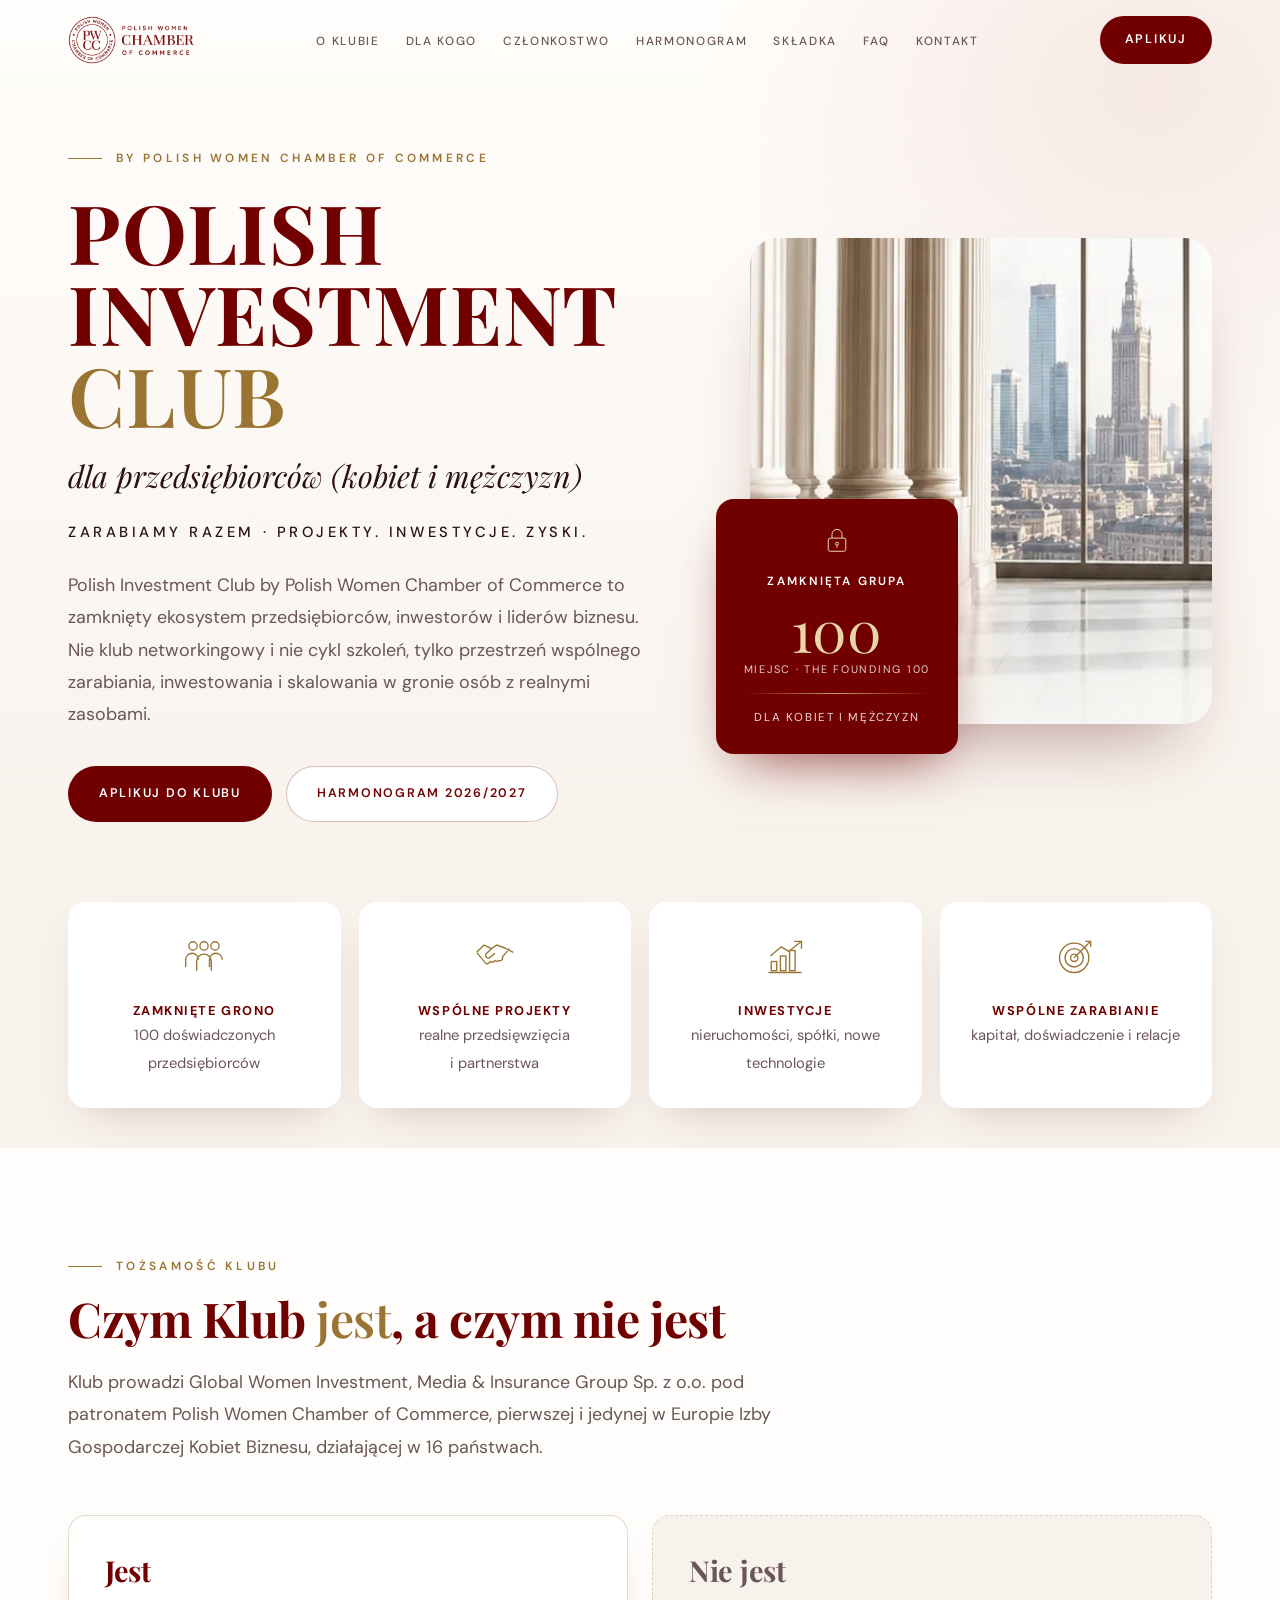
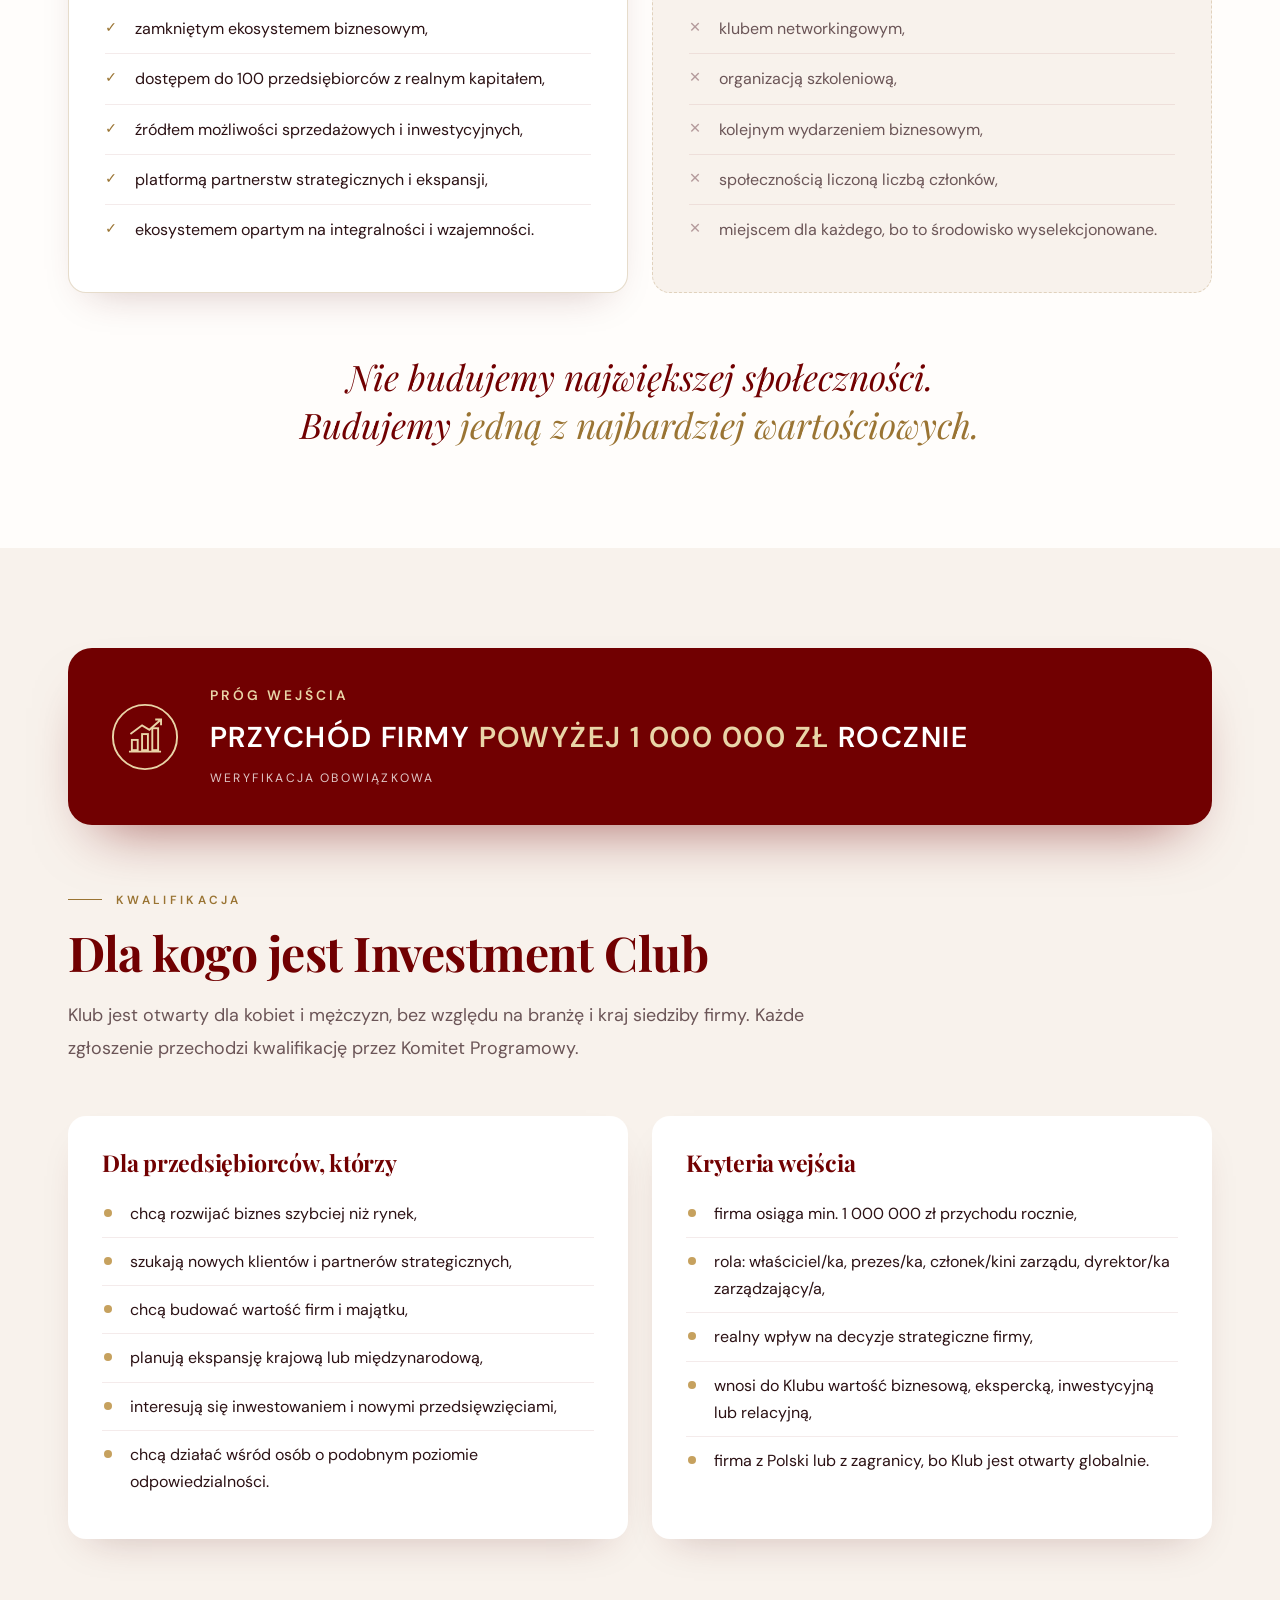
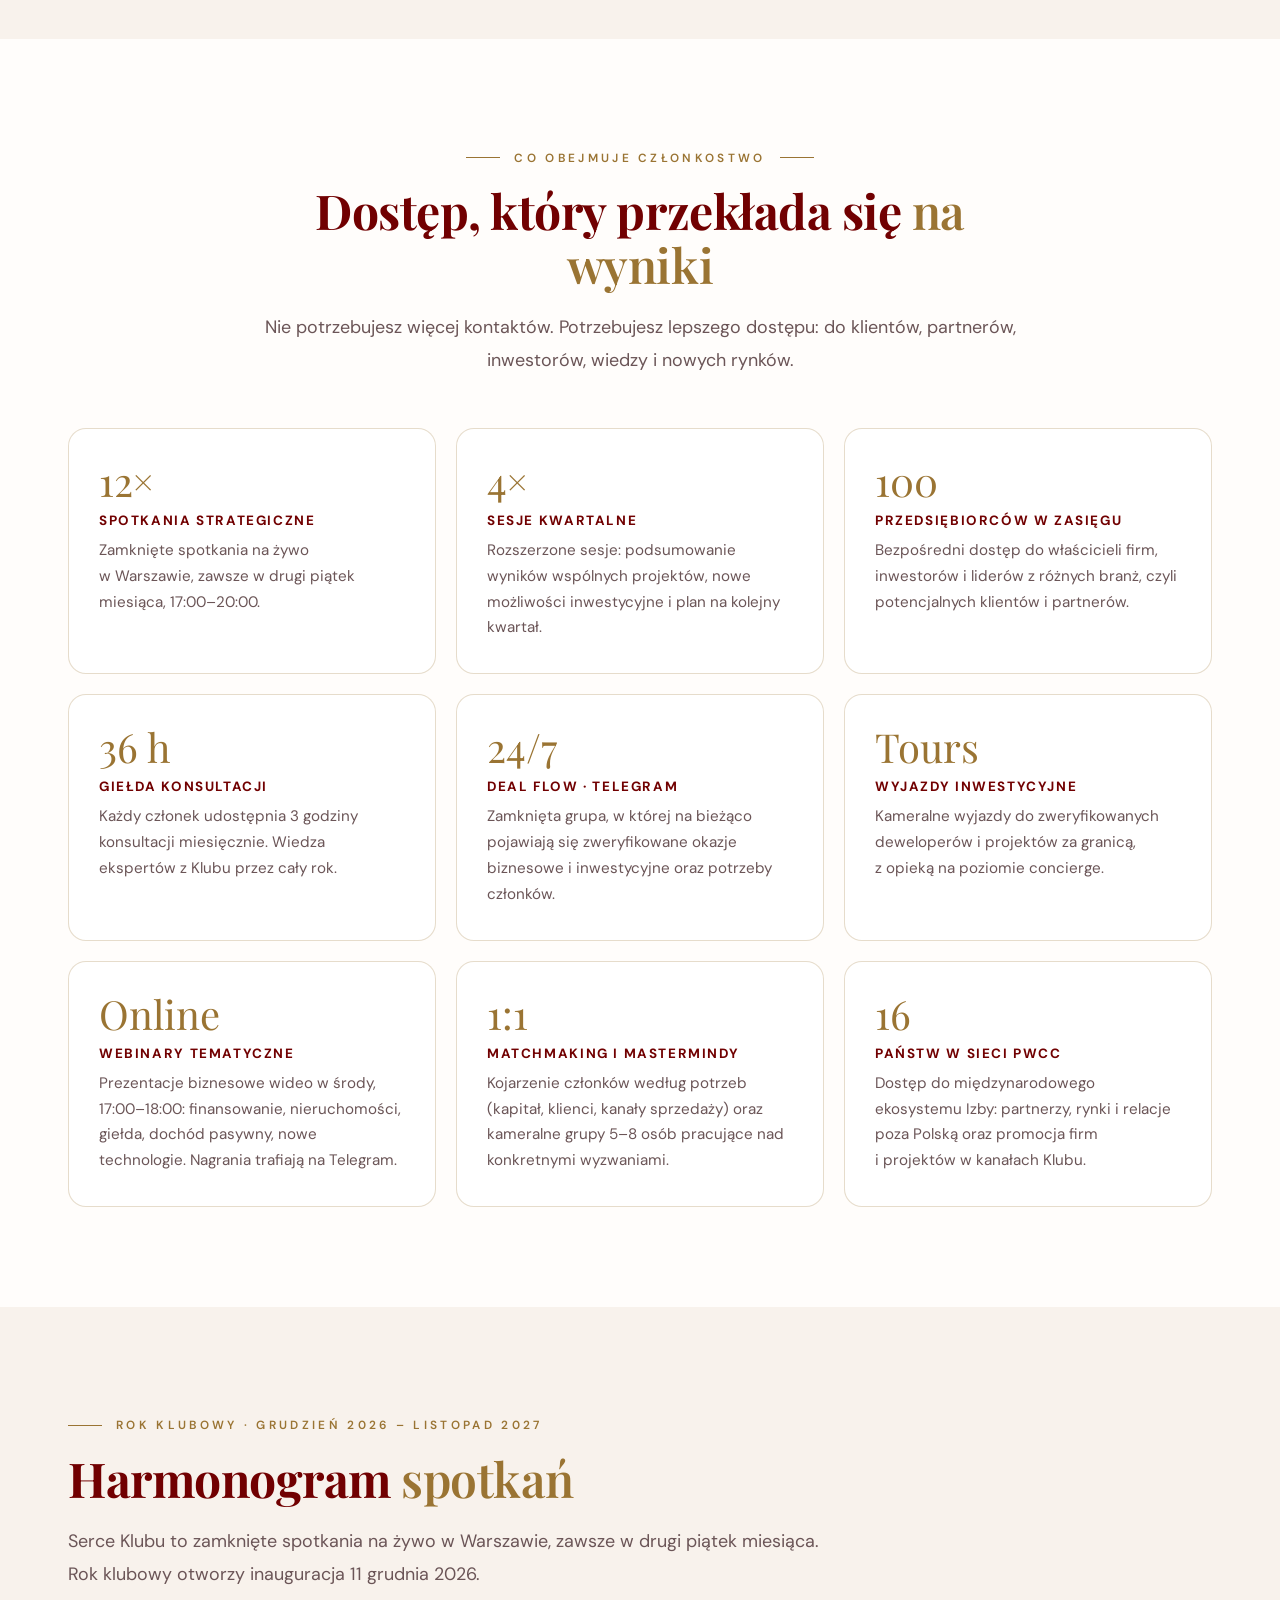
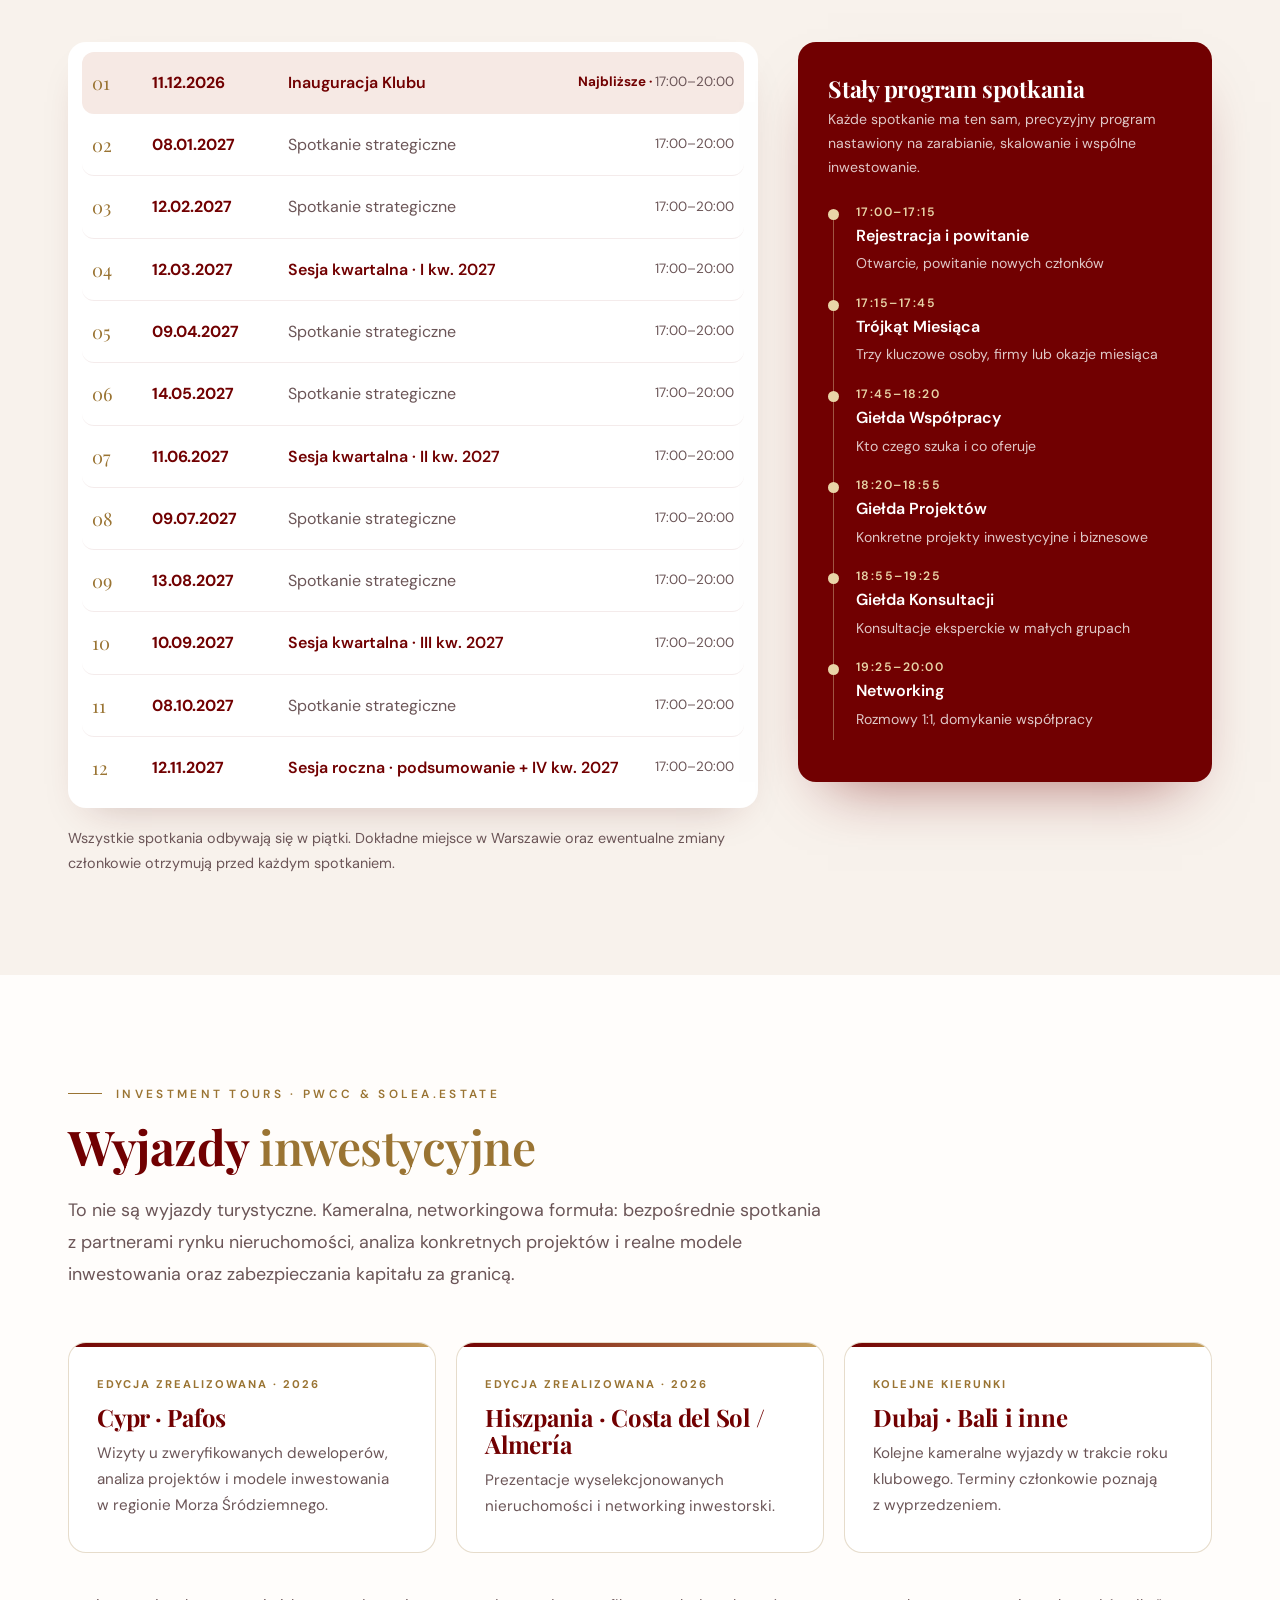
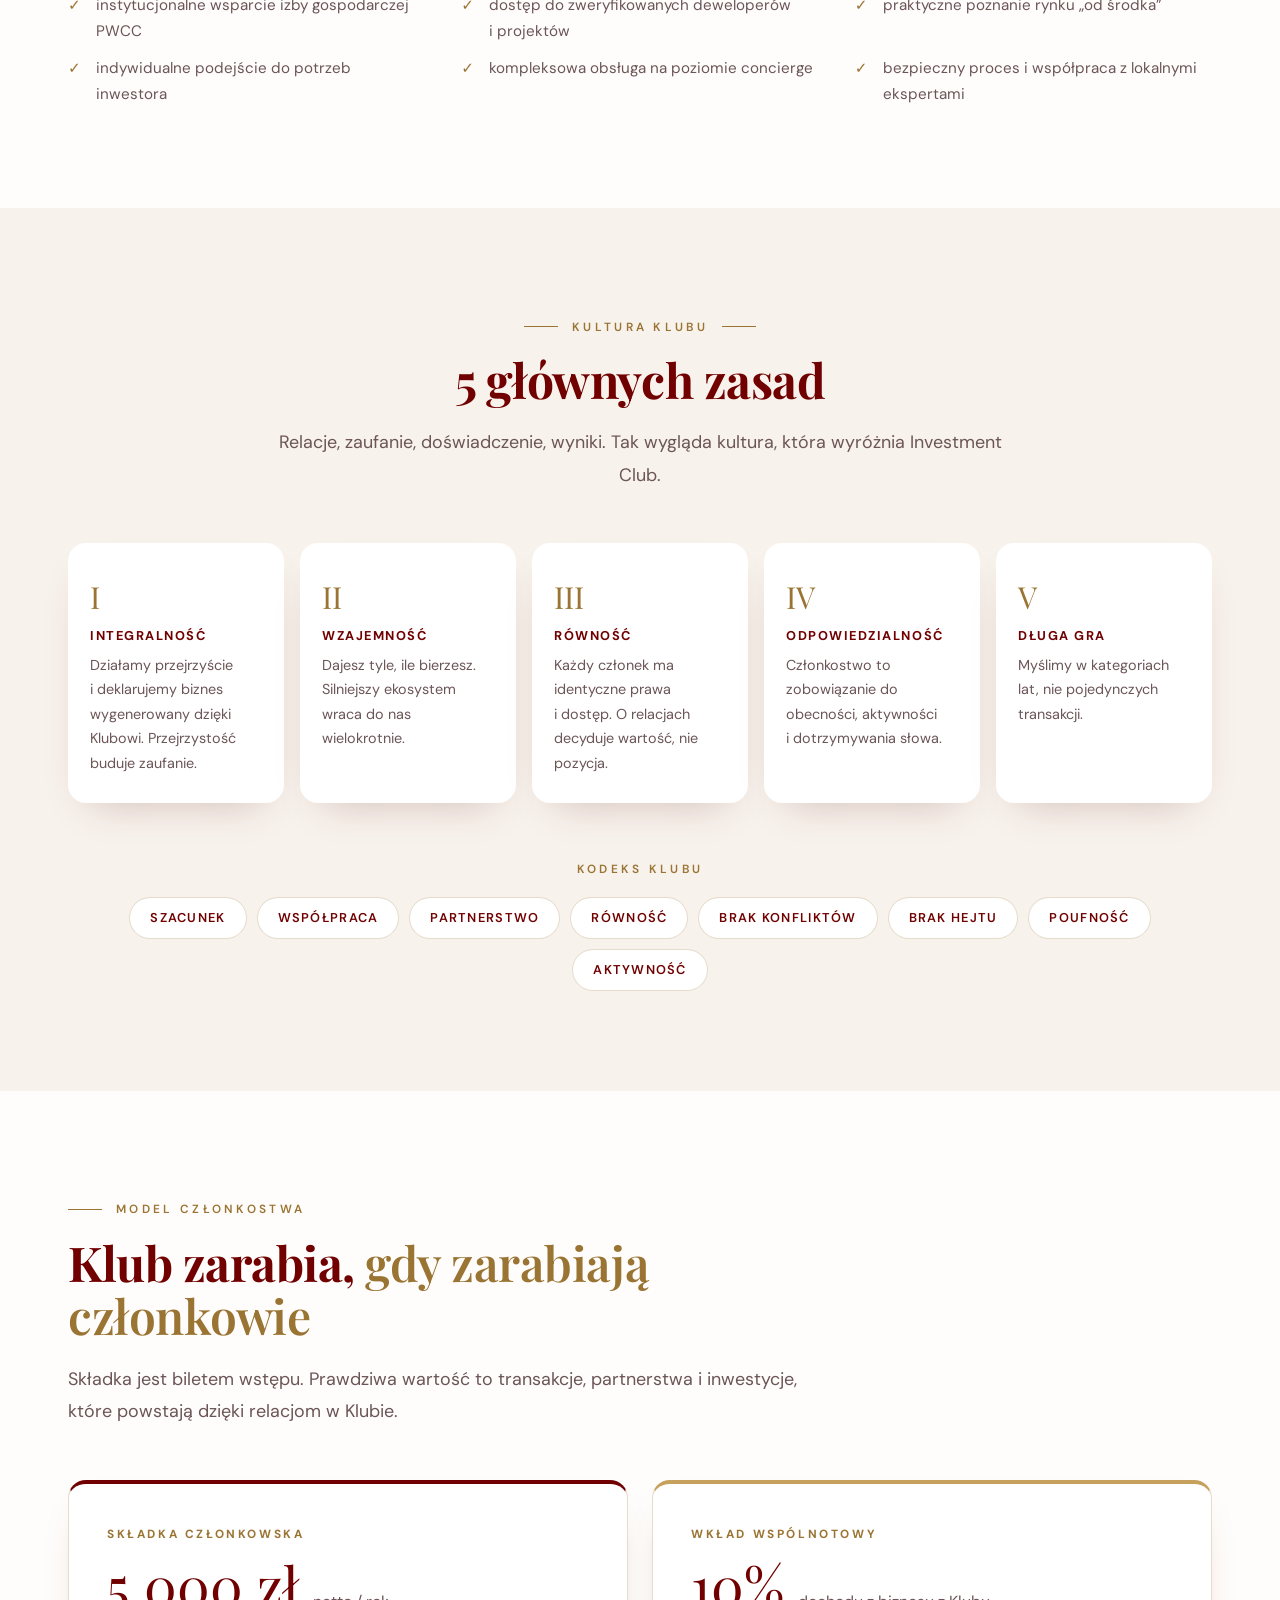
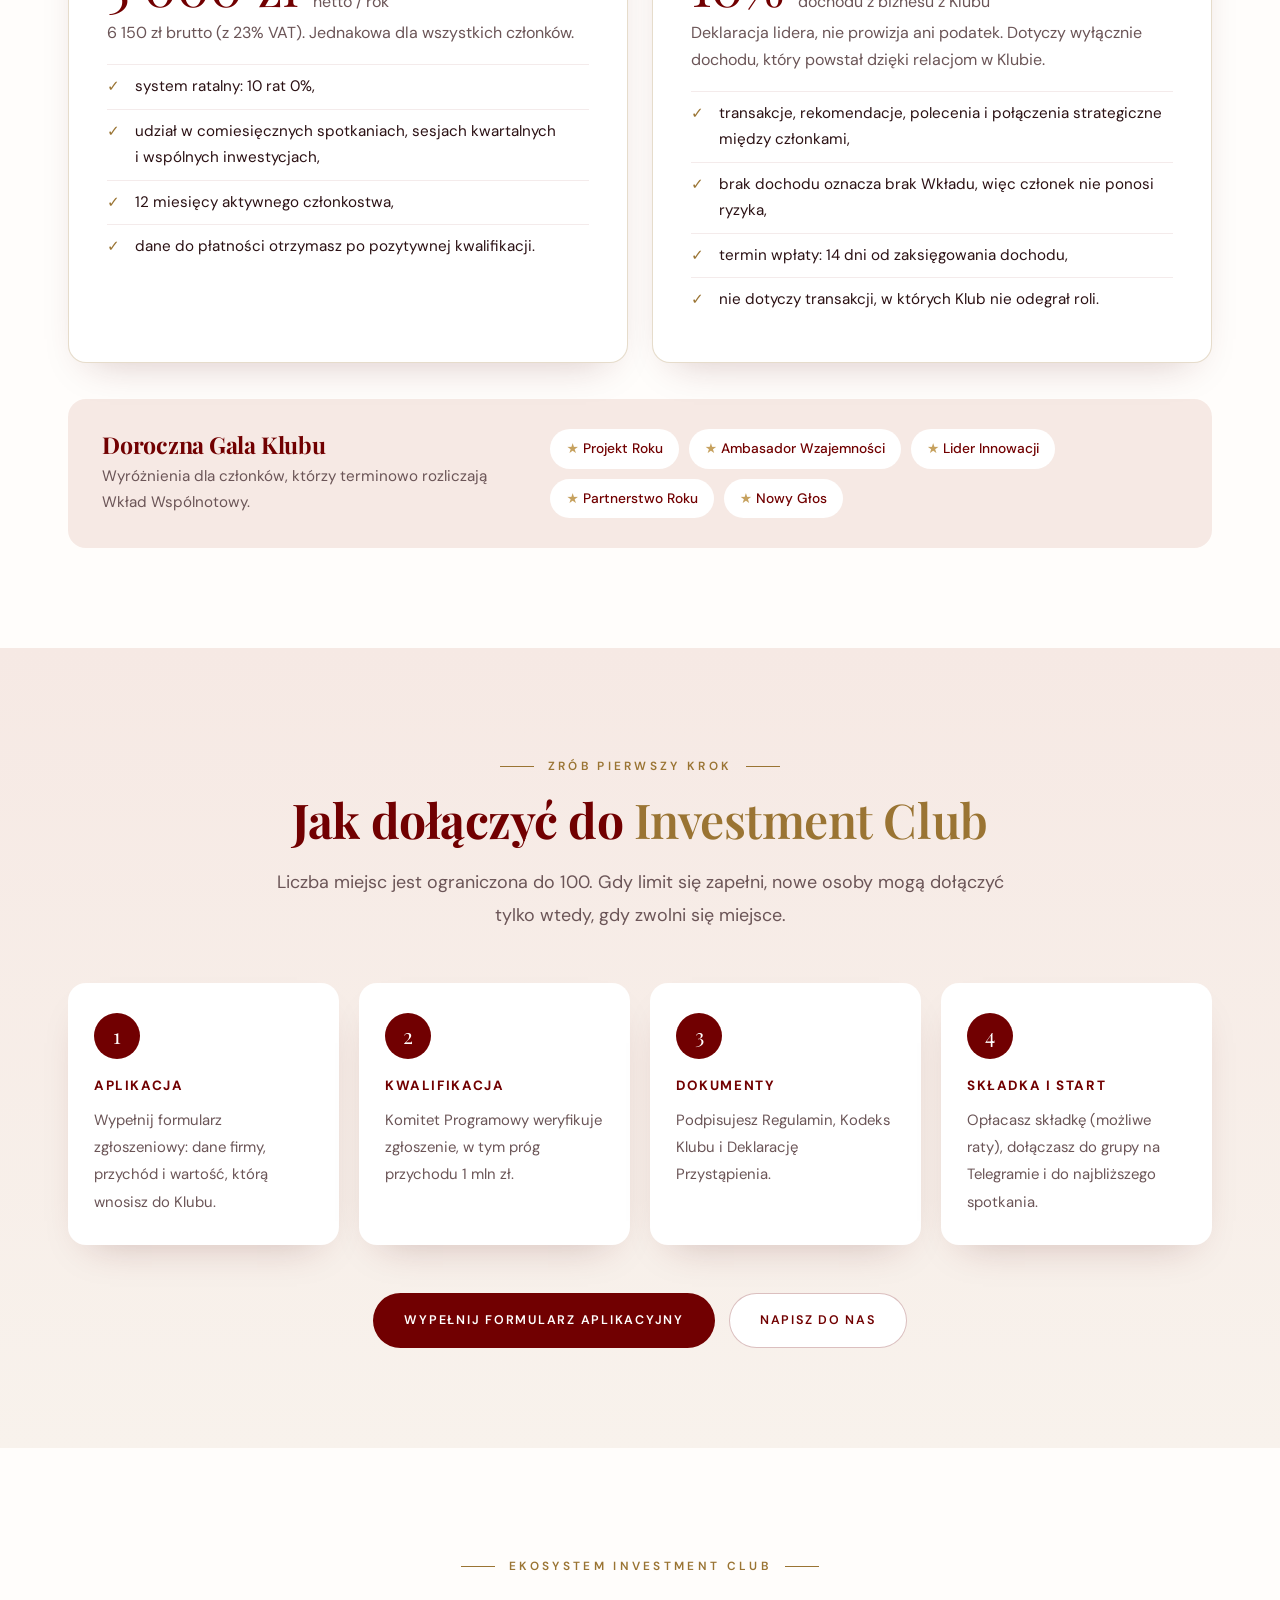
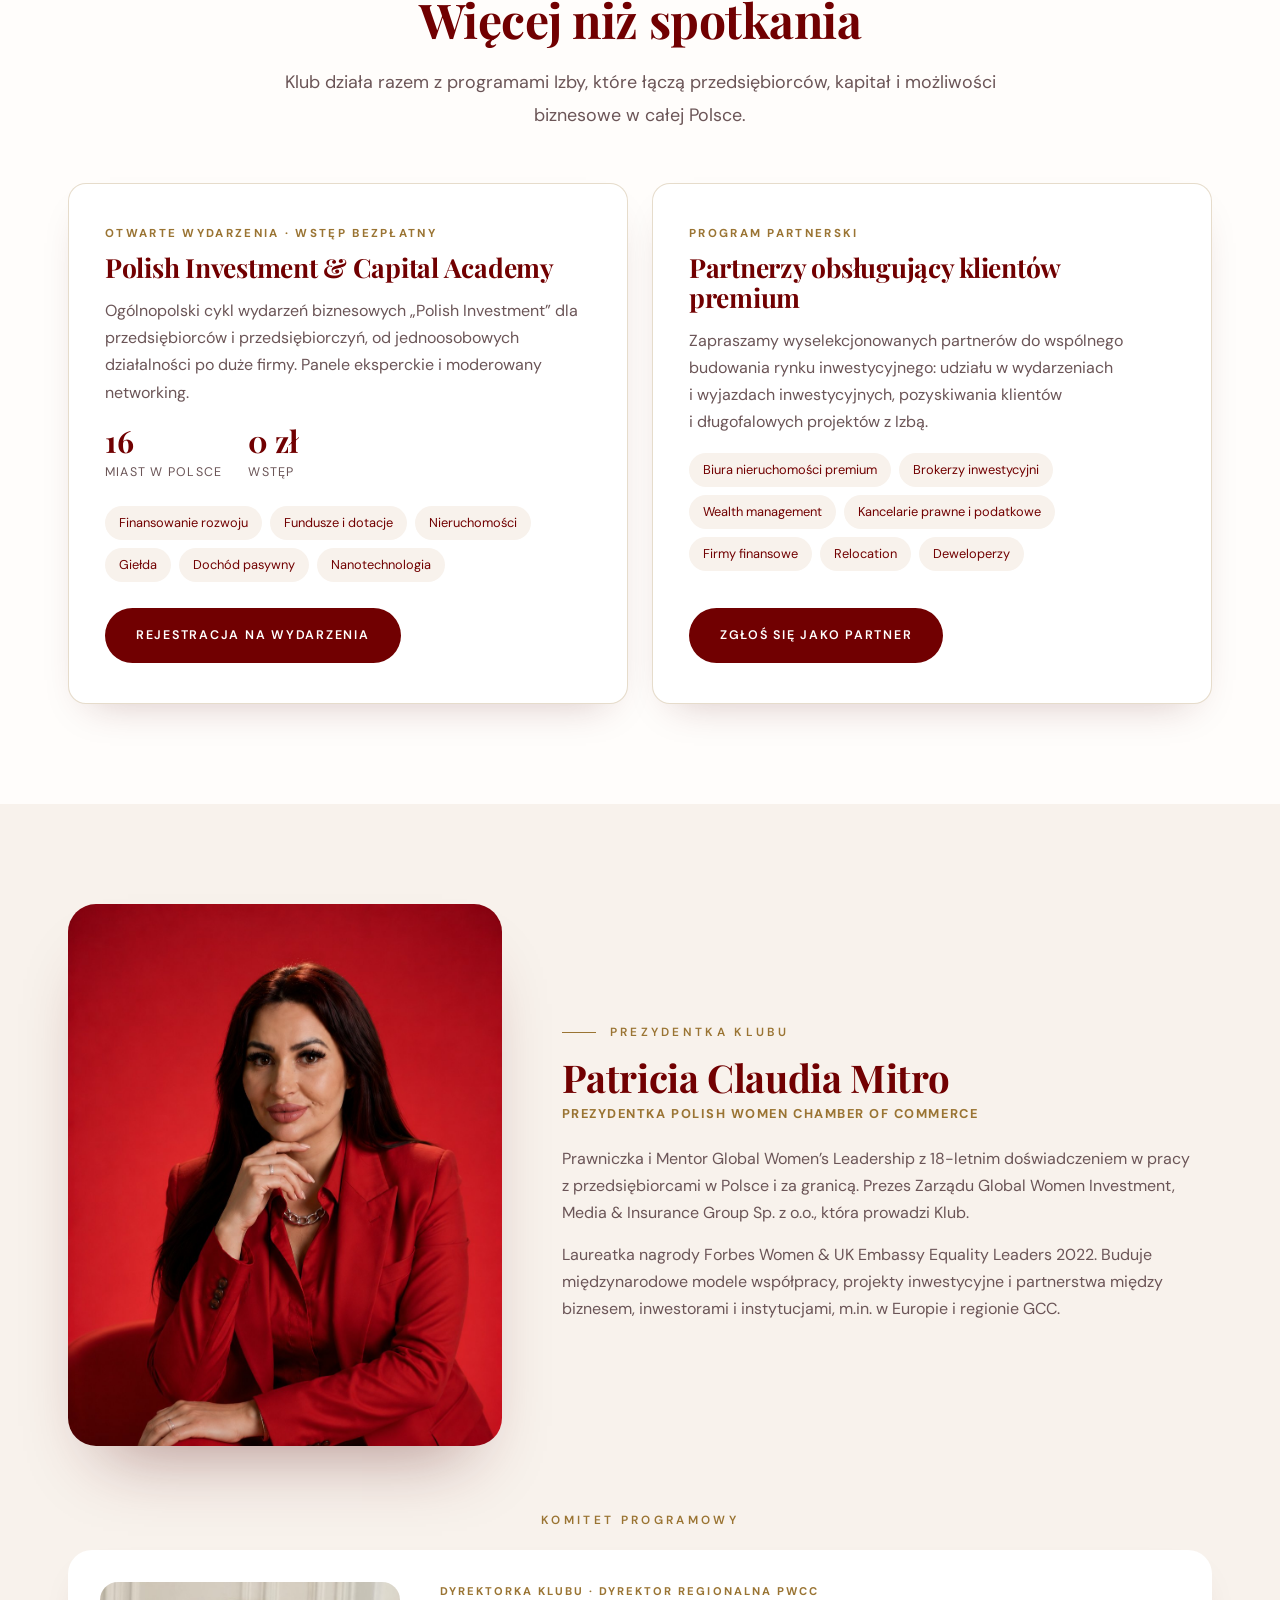
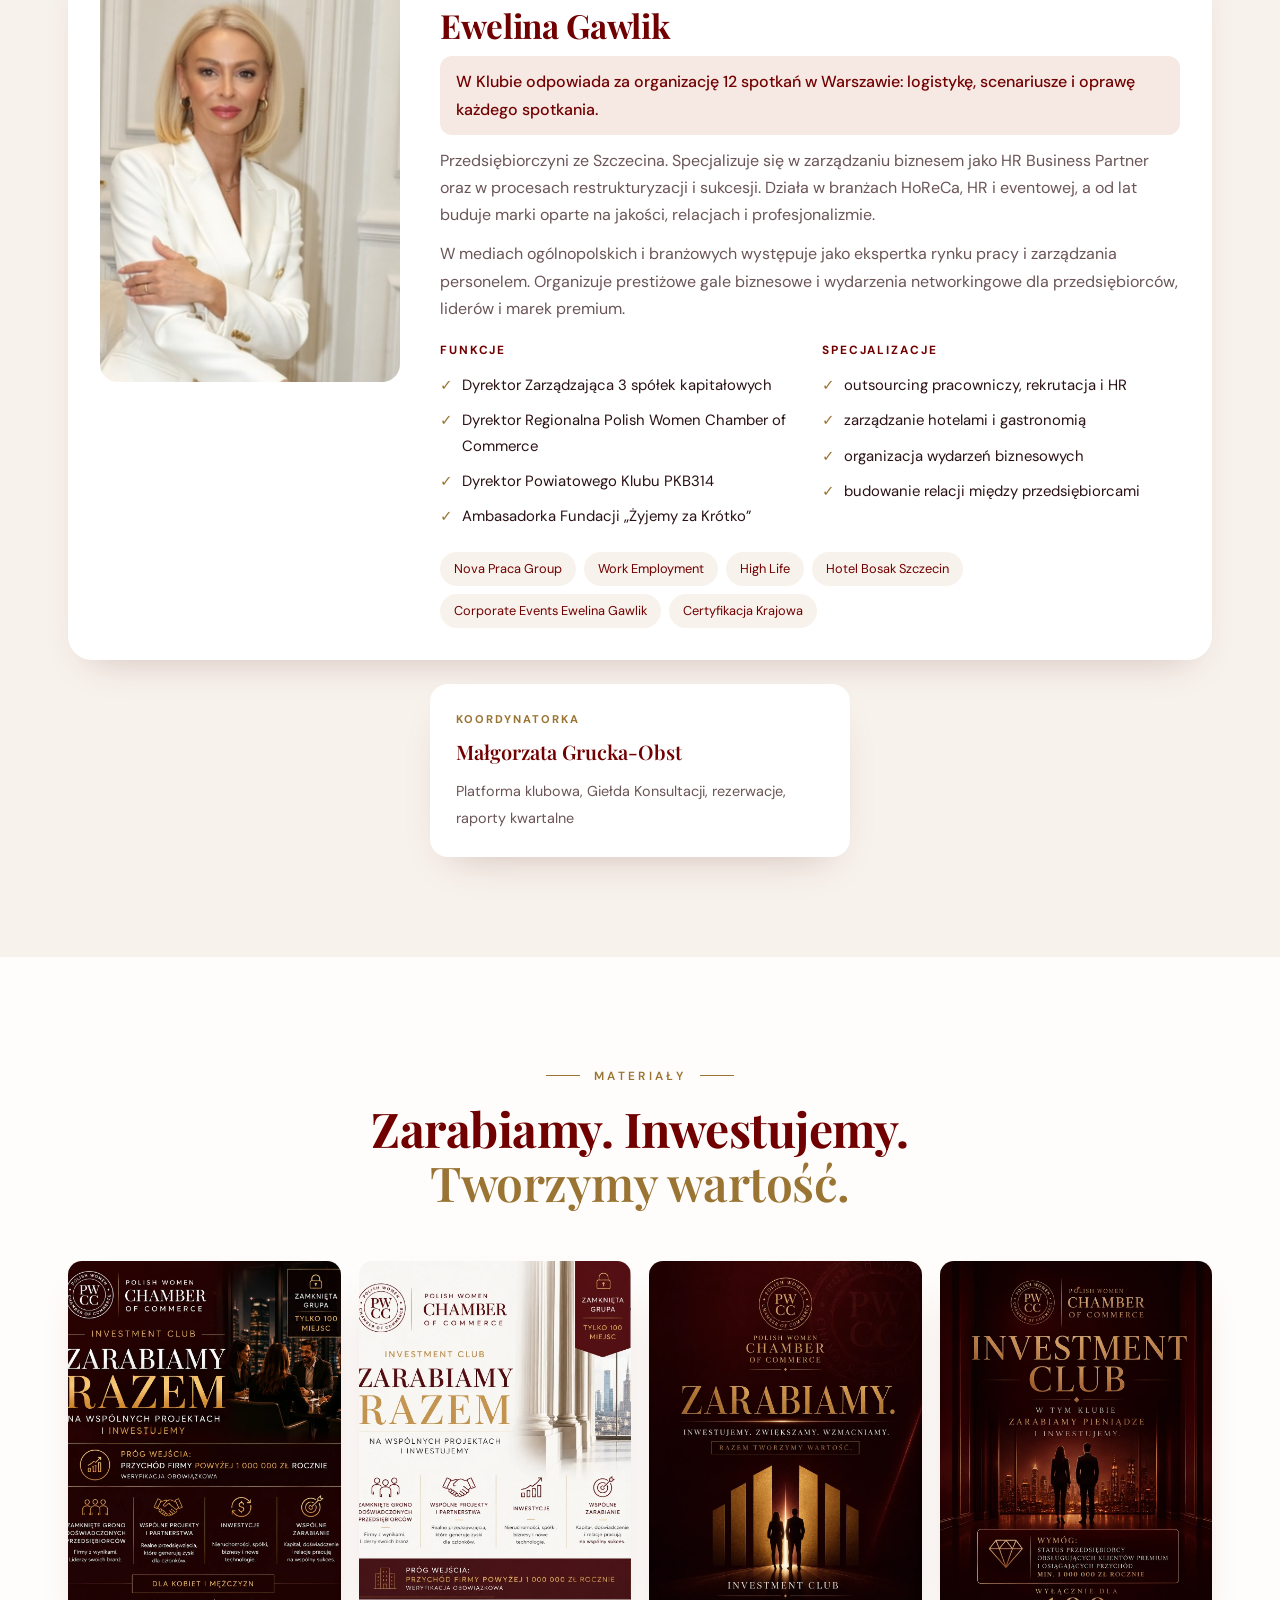
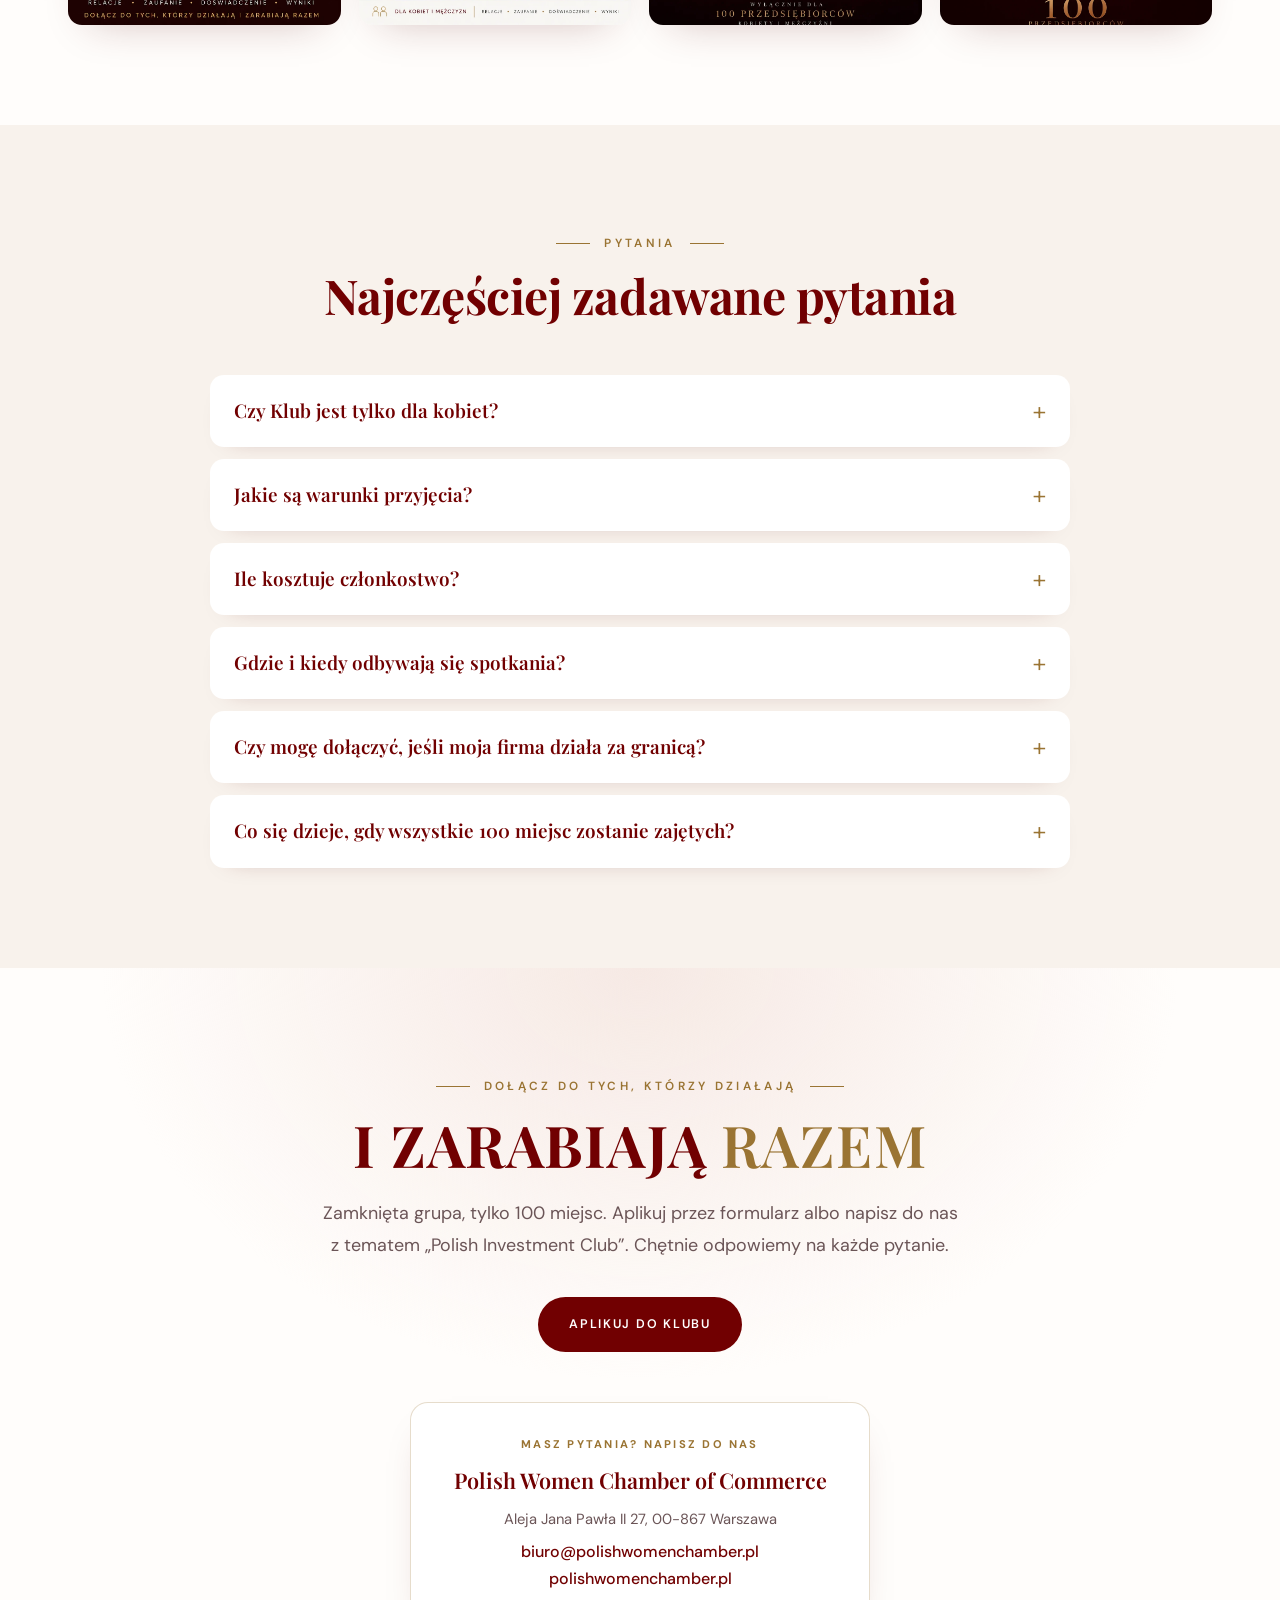
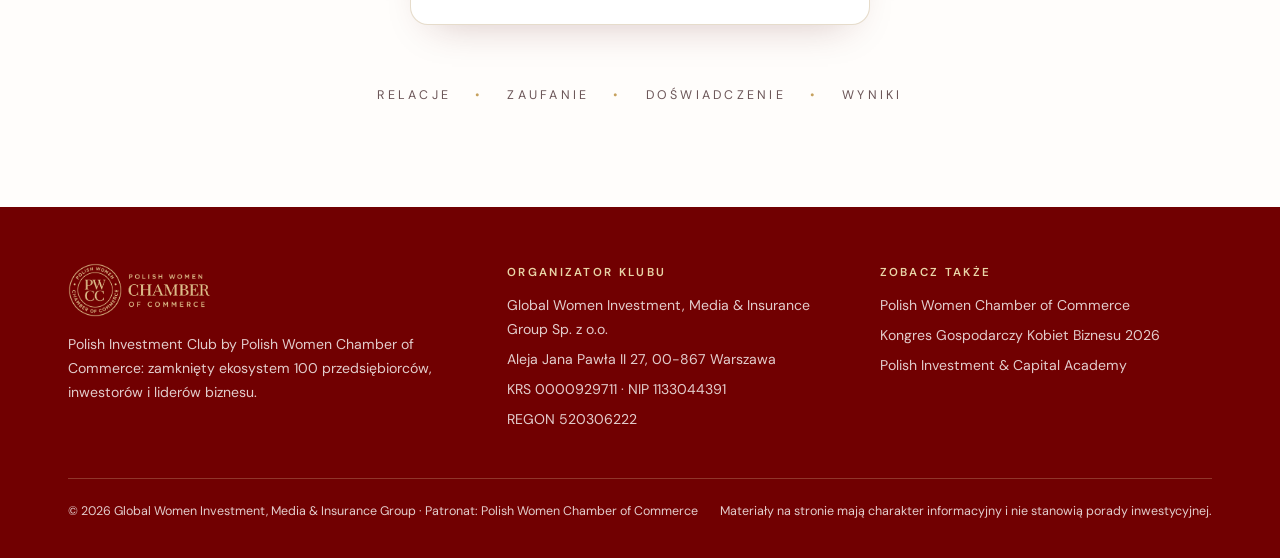
==== commit 3aba28b2: "Investment Club: add Ewelina Gawlik profile with photo Co-Authored-By: Claude Opus 5.5 <noreply@anth" ====
--- a/investment-club/index.html
+++ b/investment-club/index.html
@@ -271,13 +271,27 @@
 .pres p{color:var(--muted);margin-bottom:14px}
 .committee{margin-top:64px}
 .committee .lbl{font-size:.74rem;letter-spacing:.28em;text-transform:uppercase;color:var(--gold-deep);font-weight:600;margin-bottom:20px;text-align:center}
-.cm{display:grid;grid-template-columns:repeat(2,minmax(0,340px));justify-content:center;gap:20px}
+.cm{display:grid;grid-template-columns:minmax(0,420px);justify-content:center;gap:20px;margin-top:24px}
+.profile{display:grid;grid-template-columns:300px 1fr;gap:40px;background:#fff;border-radius:24px;padding:32px;box-shadow:var(--shadow);text-align:left}
+.profile img{width:100%;aspect-ratio:3/4;object-fit:cover;object-position:center top;border-radius:18px}
+.profile .r{font-size:.7rem;letter-spacing:.18em;text-transform:uppercase;color:var(--gold-deep);font-weight:700}
+.profile h3{font-size:clamp(1.6rem,2.6vw,2.1rem);margin:6px 0 12px}
+.profile p{color:var(--muted);margin-bottom:12px}
+.profile .inclub{background:var(--blush);color:var(--bordo);border-radius:12px;padding:12px 16px;font-weight:500}
+.pcols{display:grid;grid-template-columns:1fr 1fr;gap:24px;margin:18px 0}
+.pcols h4{font-size:.74rem;letter-spacing:.16em;text-transform:uppercase;color:var(--bordo);margin-bottom:8px}
+.pcols ul{list-style:none}
+.pcols li{padding:5px 0 5px 22px;position:relative;font-size:.93rem;color:var(--text)}
+.pcols li::before{content:"✓";position:absolute;left:0;color:var(--gold-deep);font-weight:700}
+.profile .tags{display:flex;flex-wrap:wrap;gap:8px}
+.profile .tags span{font-size:.8rem;padding:6px 14px;background:var(--cream);color:var(--bordo);border-radius:999px}
+@media (max-width:860px){.profile{grid-template-columns:1fr;padding:24px}.profile img{max-width:320px}.pcols{grid-template-columns:1fr}}
 .cm>div{background:#fff;border-radius:var(--radius);padding:26px 26px;box-shadow:var(--shadow)}
 .cm .r{font-size:.7rem;letter-spacing:.18em;text-transform:uppercase;color:var(--gold-deep);font-weight:700}
 .cm b{display:block;font-family:var(--serif);font-size:1.25rem;margin:6px 0 8px;font-weight:600;color:var(--bordo)}
 .cm span{font-size:.9rem;color:var(--muted)}
 @media (max-width:900px){.pres{grid-template-columns:1fr;gap:36px}.pres .ph{max-width:380px}}
-@media (max-width:620px){.cm{grid-template-columns:1fr}}
+
 
 /* ---------- MATERIAŁY ---------- */
 .gallery{background:var(--paper)}
@@ -701,8 +715,38 @@
     </div>
     <div class="committee reveal">
       <div class="lbl">Komitet Programowy</div>
+      <article class="profile">
+        <img src="img/ewelina-gawlik.jpg" alt="Ewelina Gawlik" loading="lazy">
+        <div>
+          <div class="r">Dyrektorka Klubu · Dyrektor Regionalna PWCC</div>
+          <h3>Ewelina Gawlik</h3>
+          <p class="inclub">W&nbsp;Klubie odpowiada za organizację 12 spotkań w&nbsp;Warszawie: logistykę, scenariusze i&nbsp;oprawę każdego spotkania.</p>
+          <p>Przedsiębiorczyni ze Szczecina. Specjalizuje się w&nbsp;zarządzaniu biznesem jako HR Business Partner oraz w&nbsp;procesach restrukturyzacji i&nbsp;sukcesji. Działa w&nbsp;branżach HoReCa, HR i&nbsp;eventowej, a&nbsp;od lat buduje marki oparte na jakości, relacjach i&nbsp;profesjonalizmie.</p>
+          <p>W&nbsp;mediach ogólnopolskich i&nbsp;branżowych występuje jako ekspertka rynku pracy i&nbsp;zarządzania personelem. Organizuje prestiżowe gale biznesowe i&nbsp;wydarzenia networkingowe dla przedsiębiorców, liderów i&nbsp;marek premium.</p>
+          <div class="pcols">
+            <div>
+              <h4>Funkcje</h4>
+              <ul>
+                <li>Dyrektor Zarządzająca 3 spółek kapitałowych</li>
+                <li>Dyrektor Regionalna Polish Women Chamber of Commerce</li>
+                <li>Dyrektor Powiatowego Klubu PKB314</li>
+                <li>Ambasadorka Fundacji „Żyjemy za Krótko”</li>
+              </ul>
+            </div>
+            <div>
+              <h4>Specjalizacje</h4>
+              <ul>
+                <li>outsourcing pracowniczy, rekrutacja i&nbsp;HR</li>
+                <li>zarządzanie hotelami i&nbsp;gastronomią</li>
+                <li>organizacja wydarzeń biznesowych</li>
+                <li>budowanie relacji między przedsiębiorcami</li>
+              </ul>
+            </div>
+          </div>
+          <div class="tags"><span>Nova Praca Group</span><span>Work Employment</span><span>High Life</span><span>Hotel Bosak Szczecin</span><span>Corporate Events Ewelina Gawlik</span><span>Certyfikacja Krajowa</span></div>
+        </div>
+      </article>
       <div class="cm">
-        <div><div class="r">Dyrektorka</div><b>Ewelina Gawlik</b><span>Organizacja 12 spotkań w&nbsp;Warszawie: logistyka i&nbsp;oprawa</span></div>
         <div><div class="r">Koordynatorka</div><b>Małgorzata Grucka-Obst</b><span>Platforma klubowa, Giełda Konsultacji, rezerwacje, raporty kwartalne</span></div>
       </div>
     </div>
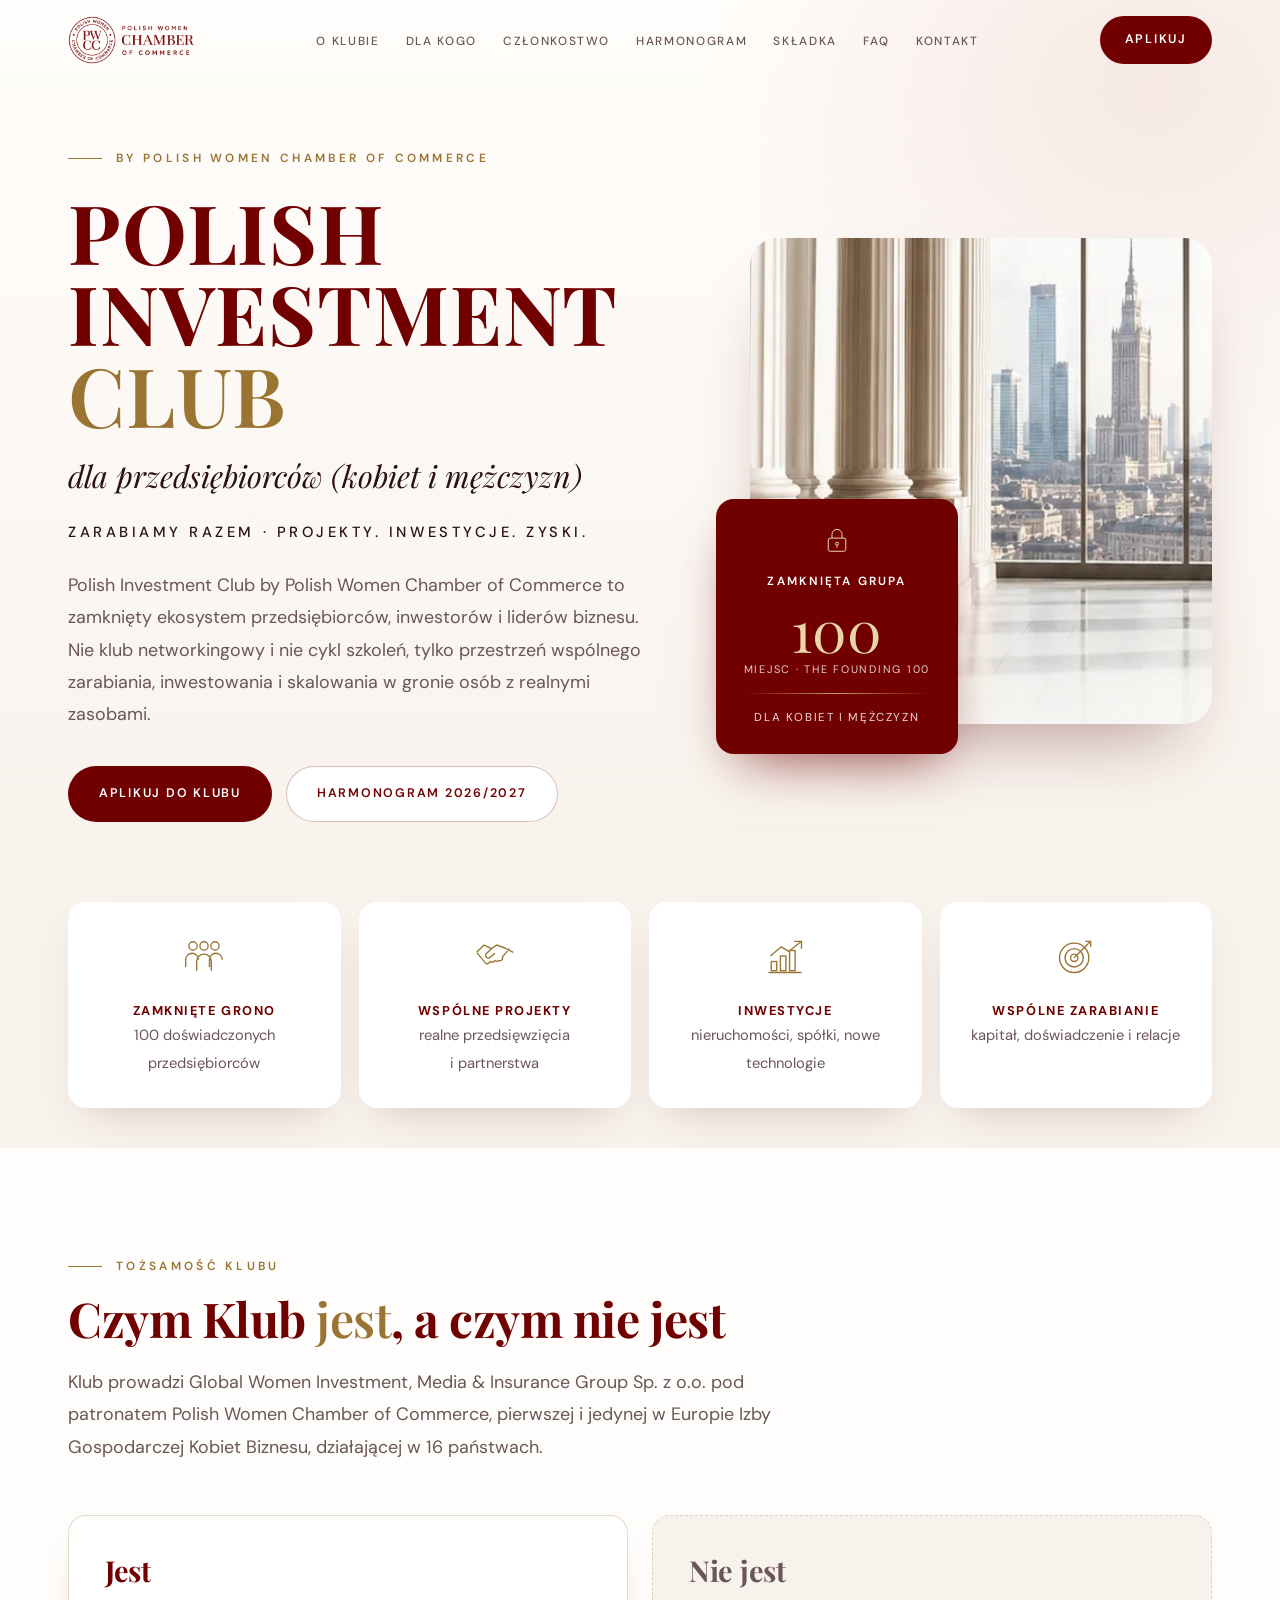
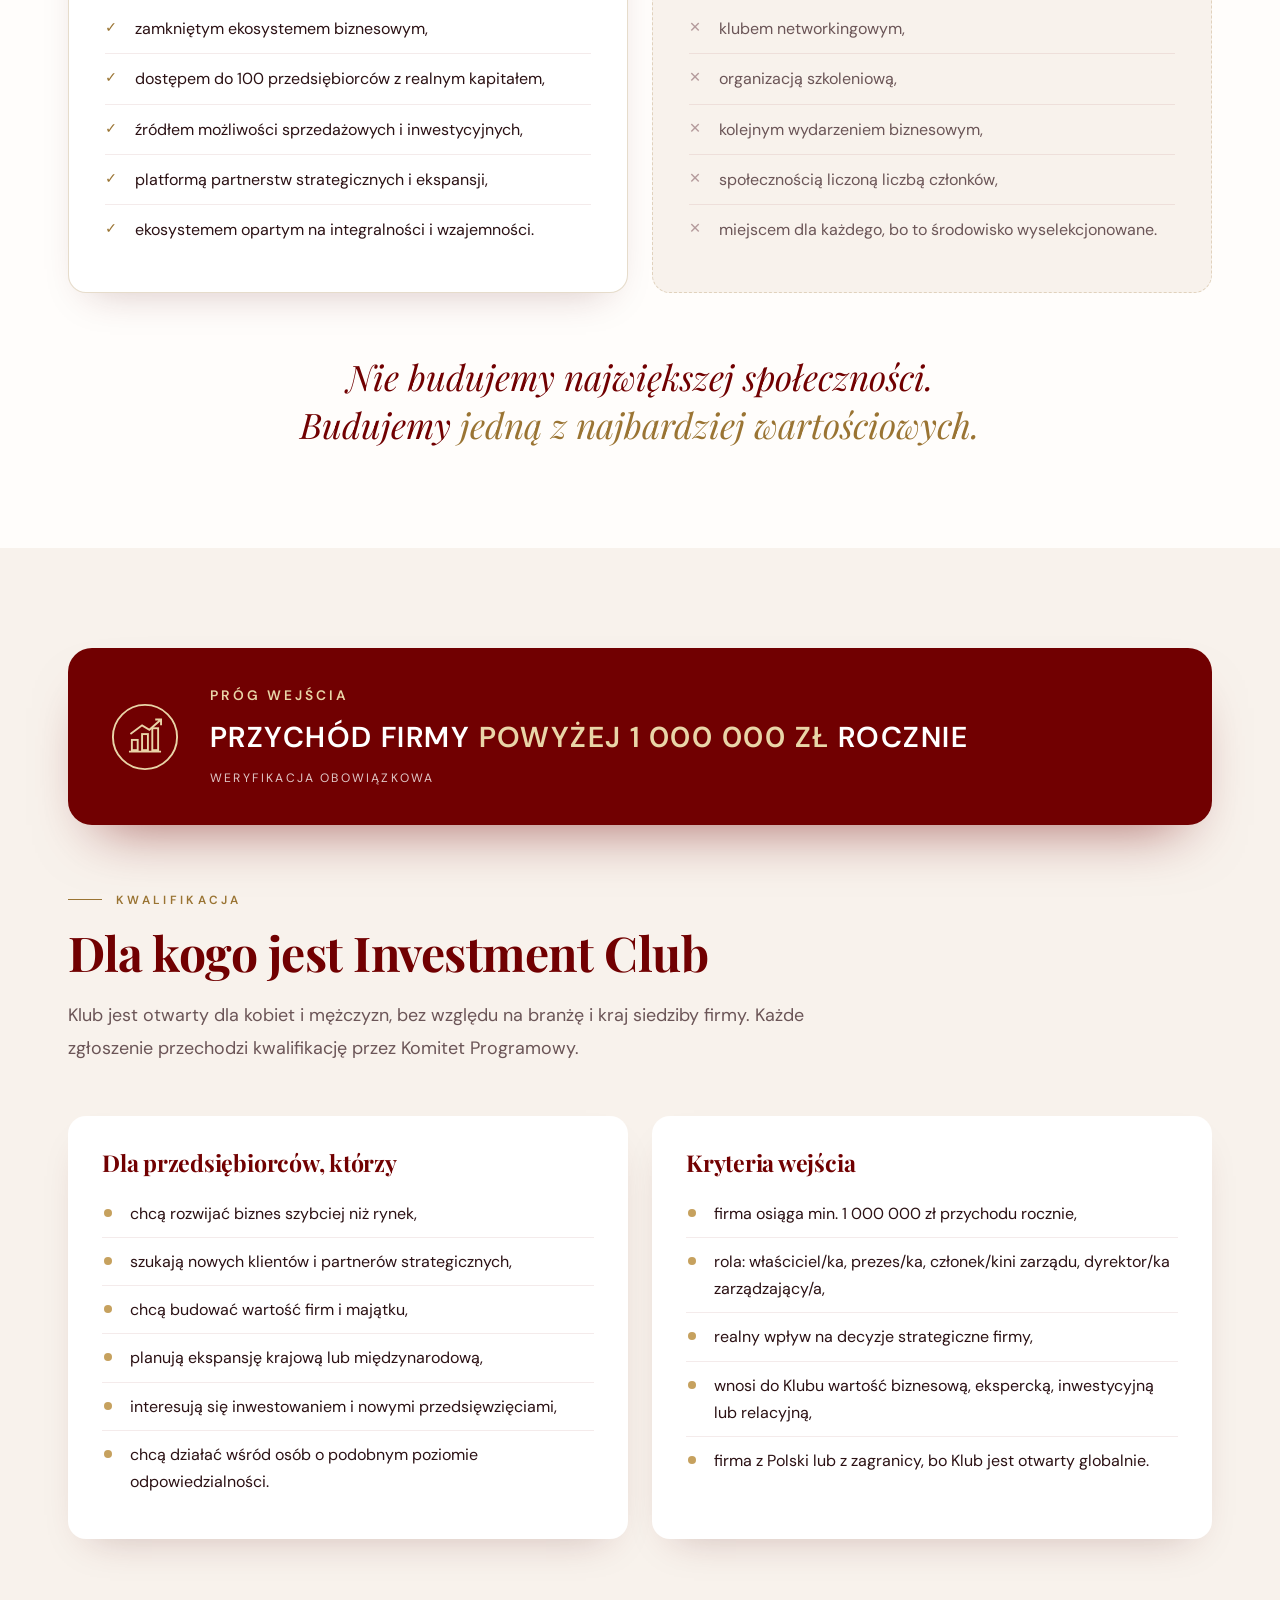
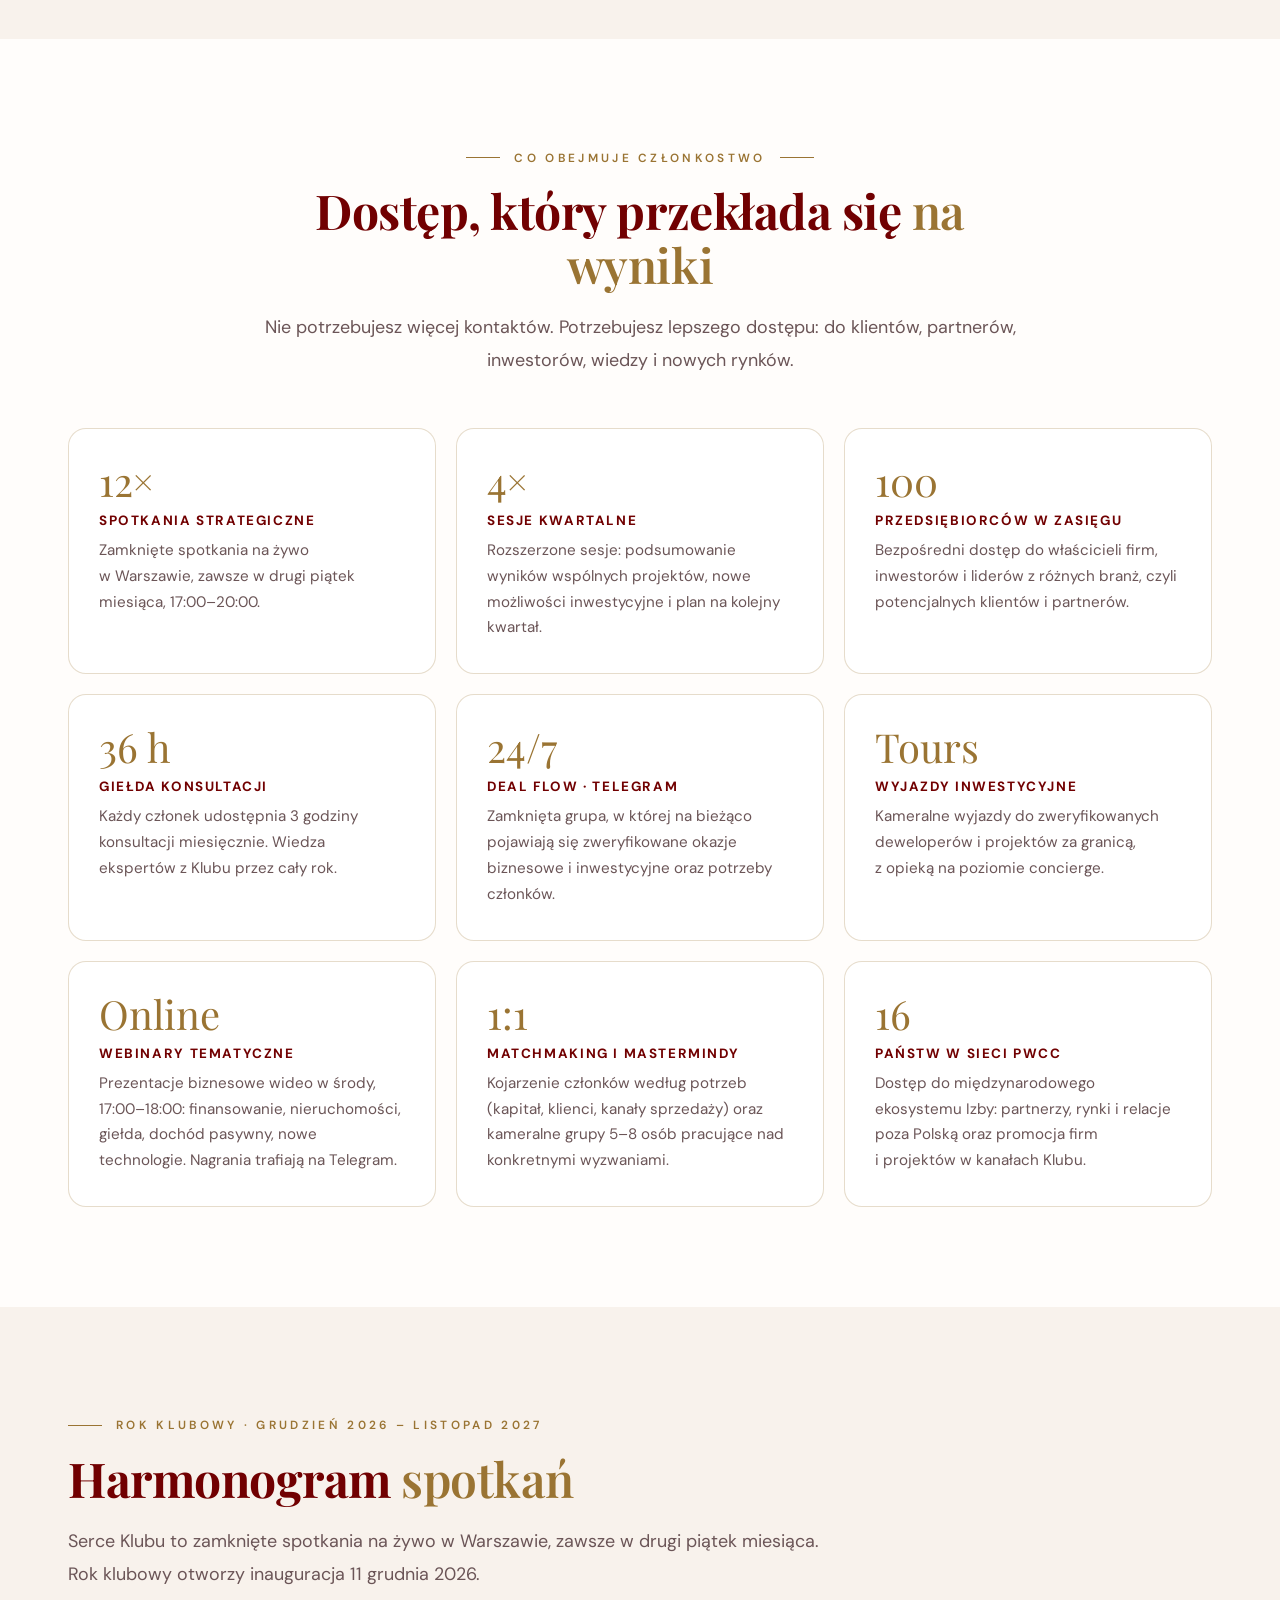
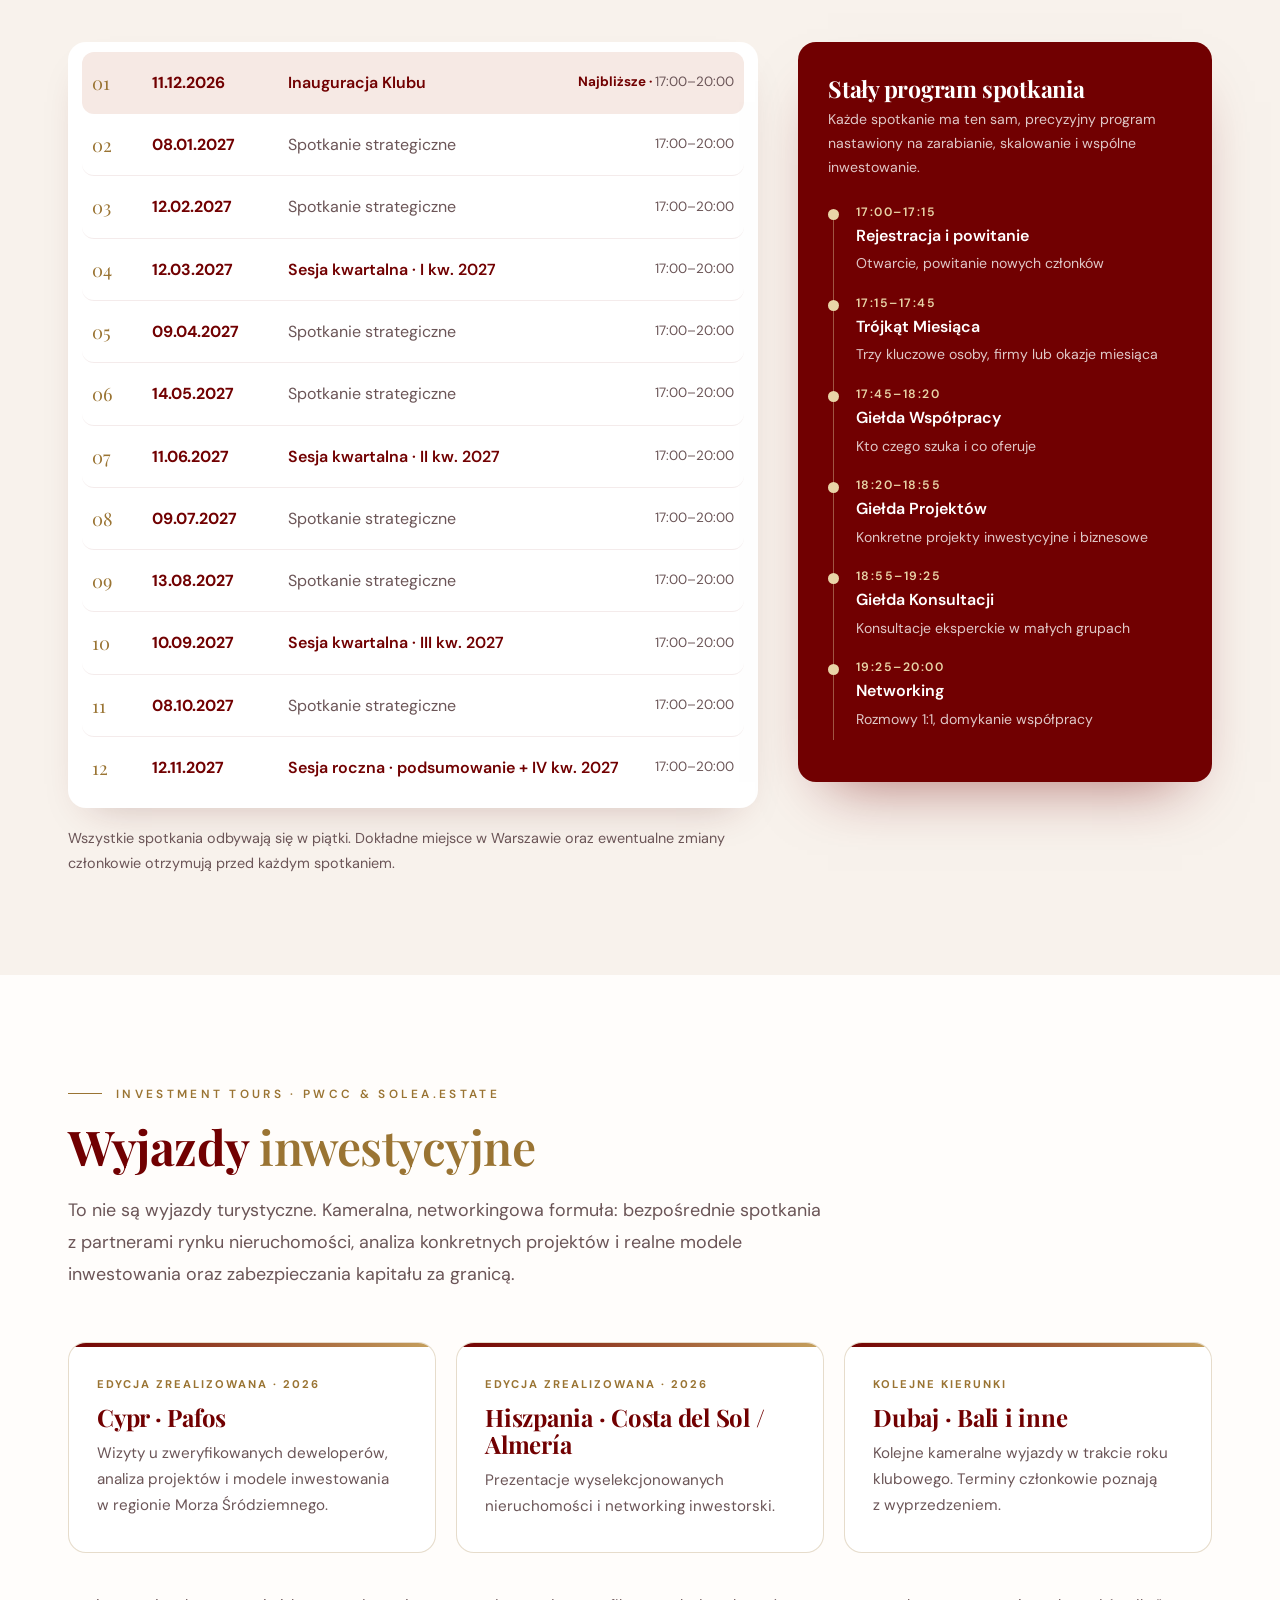
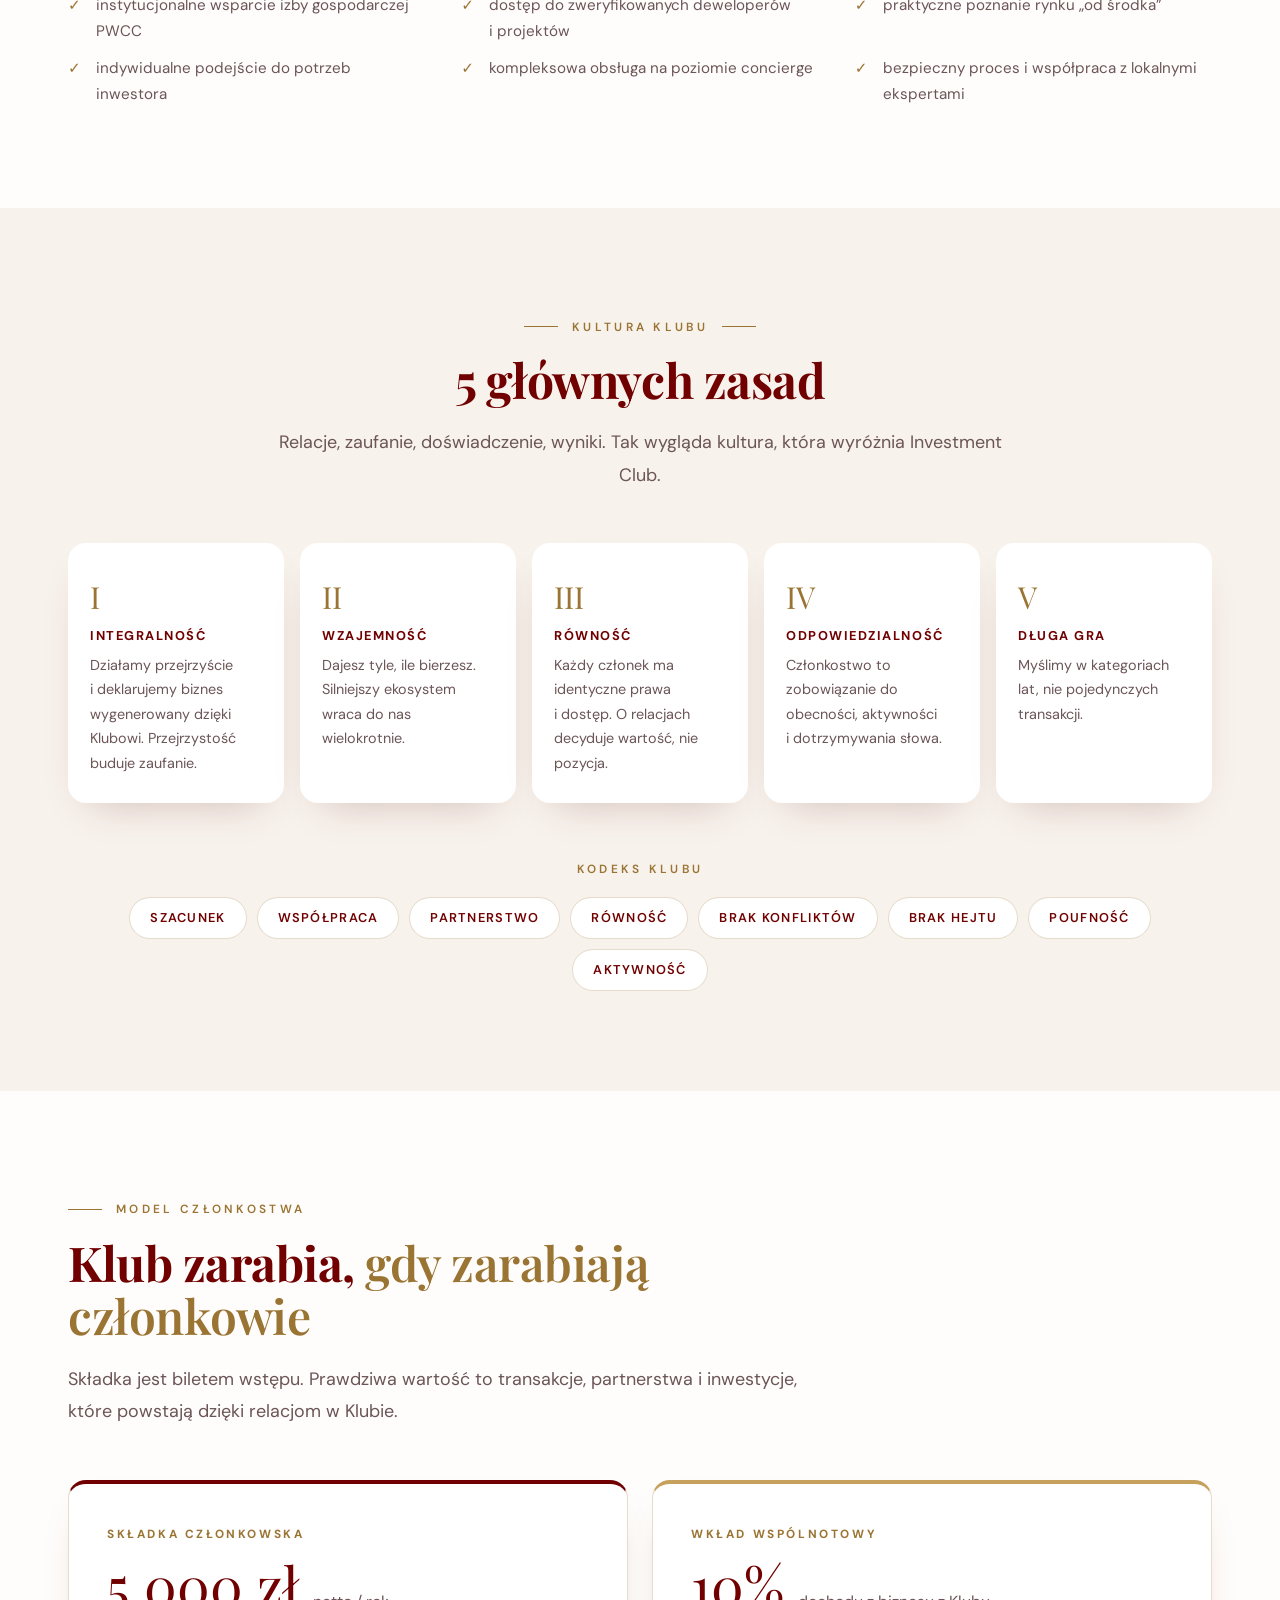
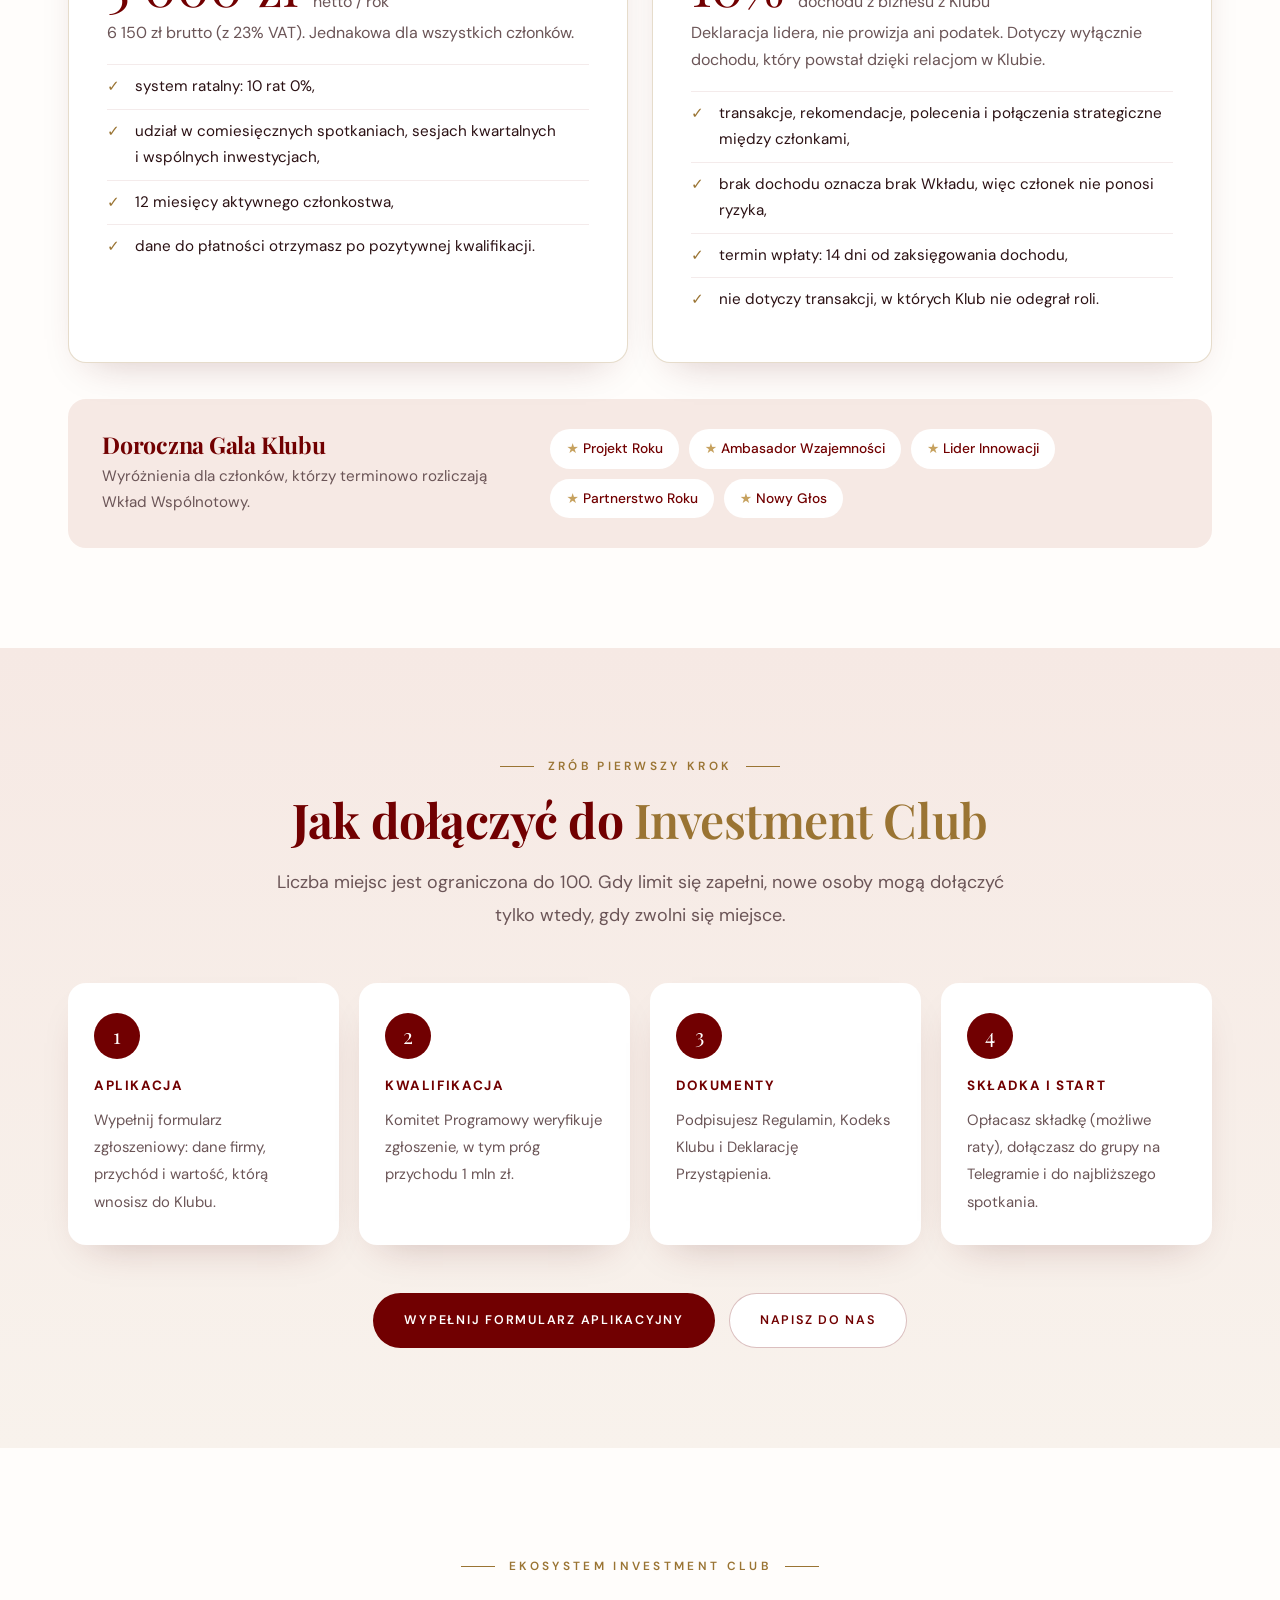
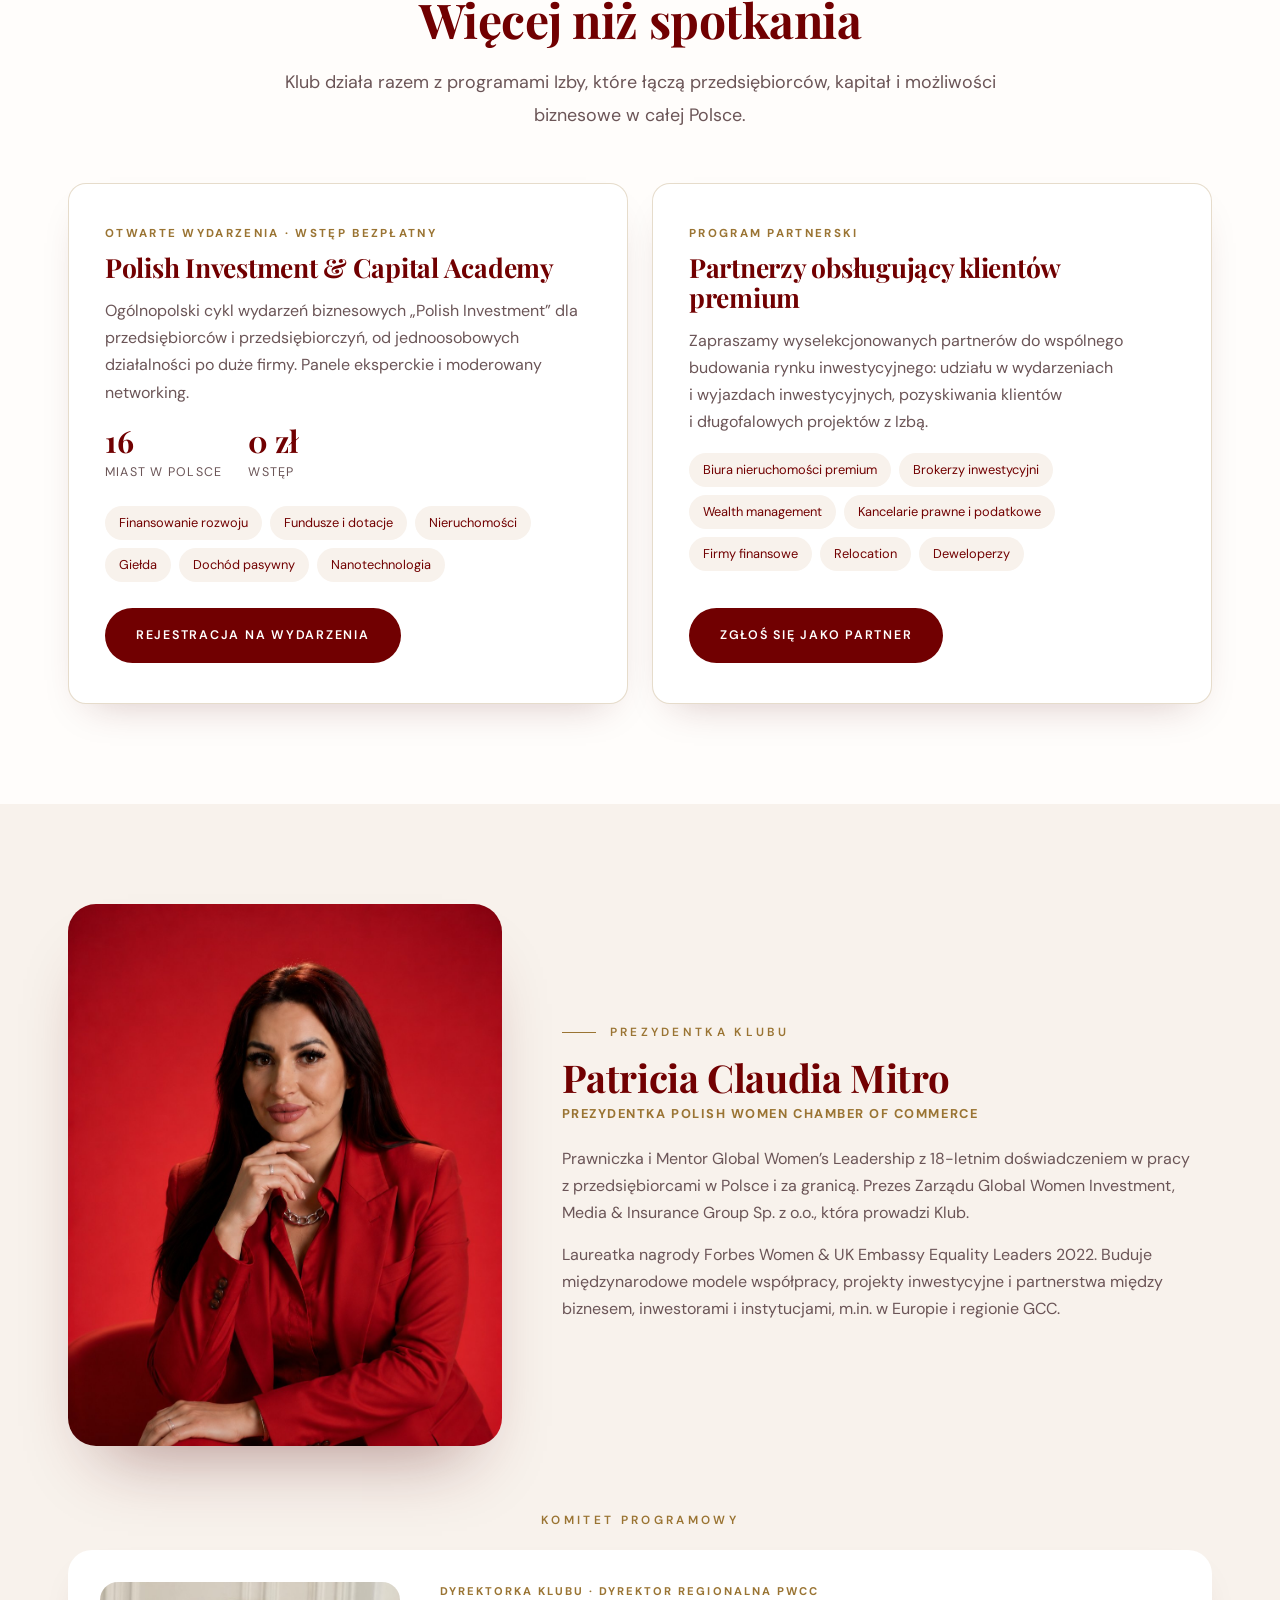
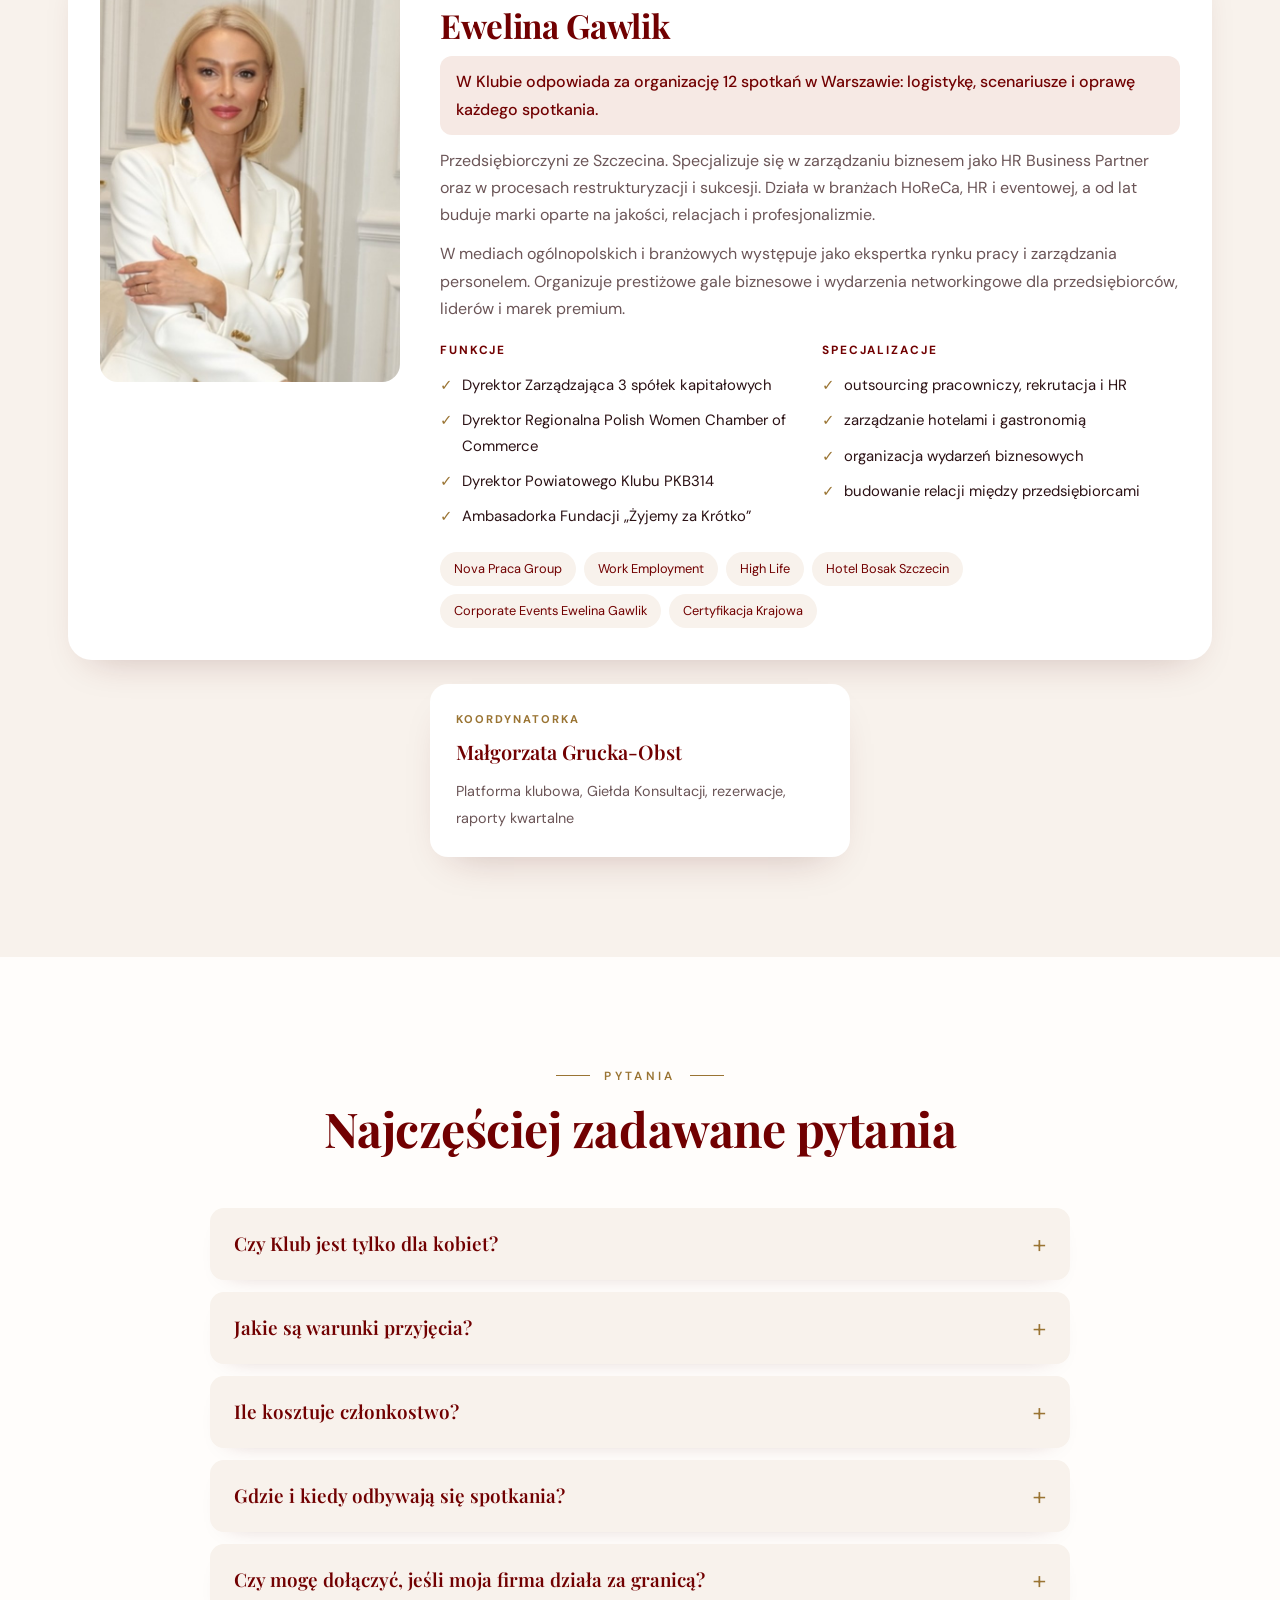
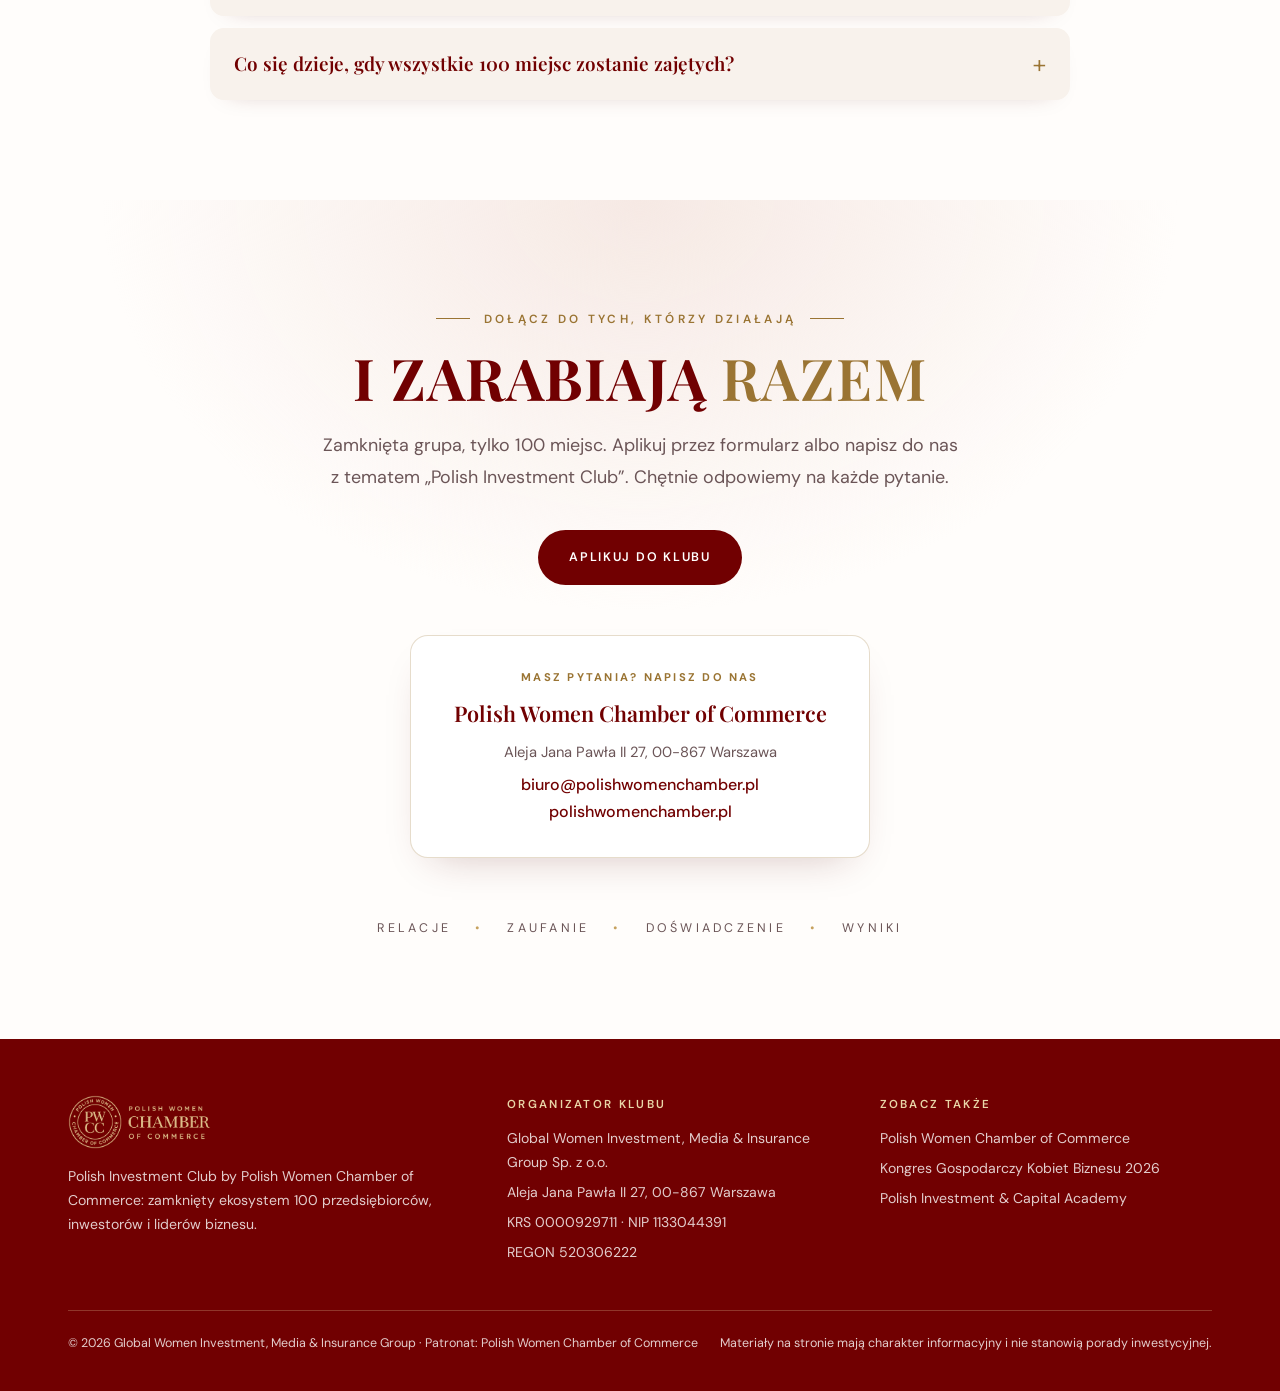
==== commit e7c72d36: "Investment Club: remove poster gallery section Co-Authored-By: Claude Opus 5.5 <noreply@anthropic.co" ====
--- a/investment-club/index.html
+++ b/investment-club/index.html
@@ -293,21 +293,10 @@
 @media (max-width:900px){.pres{grid-template-columns:1fr;gap:36px}.pres .ph{max-width:380px}}
 
 
-/* ---------- MATERIAŁY ---------- */
-.gallery{background:var(--paper)}
-.posters{display:grid;grid-template-columns:repeat(4,1fr);gap:18px}
-.posters button{border:0;background:none;padding:0;cursor:zoom-in;overflow:hidden;border-radius:14px;box-shadow:var(--shadow)}
-.posters img{width:100%;aspect-ratio:3/4;object-fit:cover;object-position:top;transition:transform .5s}
-.posters button:hover img{transform:scale(1.04)}
-@media (max-width:820px){.posters{grid-template-columns:1fr 1fr}}
-.lightbox{position:fixed;inset:0;z-index:100;background:rgba(40,10,12,.85);display:none;align-items:center;justify-content:center;padding:24px;cursor:zoom-out}
-.lightbox.open{display:flex}
-.lightbox img{max-height:92vh;width:auto;border-radius:10px;box-shadow:0 30px 80px rgba(0,0,0,.5)}
-
 /* ---------- FAQ ---------- */
-.faq{background:var(--cream)}
+.faq{background:var(--paper)}
 .faq-list{max-width:860px;margin:0 auto;display:grid;gap:12px}
-.faq details{background:#fff;border-radius:14px;padding:0 24px;box-shadow:0 10px 24px -20px rgba(90,20,20,.35)}
+.faq details{background:var(--cream);border-radius:14px;padding:0 24px;box-shadow:0 10px 24px -20px rgba(90,20,20,.35)}
 .faq summary{list-style:none;cursor:pointer;padding:20px 40px 20px 0;font-family:var(--serif);font-size:1.18rem;color:var(--bordo);position:relative;font-weight:600}
 .faq summary::-webkit-details-marker{display:none}
 .faq summary::after{content:"+";position:absolute;right:0;top:15px;font-size:1.6rem;color:var(--gold-deep);font-family:var(--sans);font-weight:300;transition:transform .3s}
@@ -753,23 +742,6 @@
   </div>
 </section>
 
-<!-- ================= MATERIAŁY ================= -->
-<section class="gallery" id="materialy">
-  <div class="wrap">
-    <div class="head center reveal">
-      <span class="eyebrow center">Materiały</span>
-      <h2>Zarabiamy. Inwestujemy. <em>Tworzymy wartość.</em></h2>
-    </div>
-    <div class="posters reveal">
-      <button type="button" data-full="img/plakat-bordo.webp"><img src="img/plakat-bordo.webp" alt="Plakat Investment Club: Zarabiamy razem, próg wejścia 1 000 000 zł" loading="lazy"></button>
-      <button type="button" data-full="img/plakat-jasny.webp"><img src="img/plakat-jasny.webp" alt="Plakat Investment Club w wersji jasnej: tylko 100 miejsc" loading="lazy"></button>
-      <button type="button" data-full="img/plakat-zarabiamy.webp"><img src="img/plakat-zarabiamy.webp" alt="Plakat Investment Club: Zarabiamy. Inwestujemy. Zwiększamy. Wzmacniamy." loading="lazy"></button>
-      <button type="button" data-full="img/plakat-100.webp"><img src="img/plakat-100.webp" alt="Plakat Investment Club: wyłącznie dla 100 przedsiębiorców" loading="lazy"></button>
-    </div>
-  </div>
-</section>
-<div class="lightbox" id="lightbox" role="dialog" aria-modal="true" aria-label="Podgląd plakatu"><img alt=""></div>
-
 <!-- ================= FAQ ================= -->
 <section class="faq" id="faq">
   <div class="wrap">
@@ -864,14 +836,6 @@
 const io = new IntersectionObserver(es => es.forEach(e => { if (e.isIntersecting) { e.target.classList.add('in'); io.unobserve(e.target); } }), {threshold:.12});
 document.querySelectorAll('.reveal').forEach(el => io.observe(el));
 
-// Podgląd plakatów
-const lb = document.getElementById('lightbox'), lbImg = lb.querySelector('img');
-document.querySelectorAll('.posters button').forEach(b => b.addEventListener('click', () => {
-  lbImg.src = b.dataset.full; lbImg.alt = b.querySelector('img').alt; lb.classList.add('open');
-}));
-lb.addEventListener('click', () => lb.classList.remove('open'));
-document.addEventListener('keydown', e => { if (e.key === 'Escape') lb.classList.remove('open'); });
-
 document.getElementById('year').textContent = new Date().getFullYear();
 </script>
 </body>
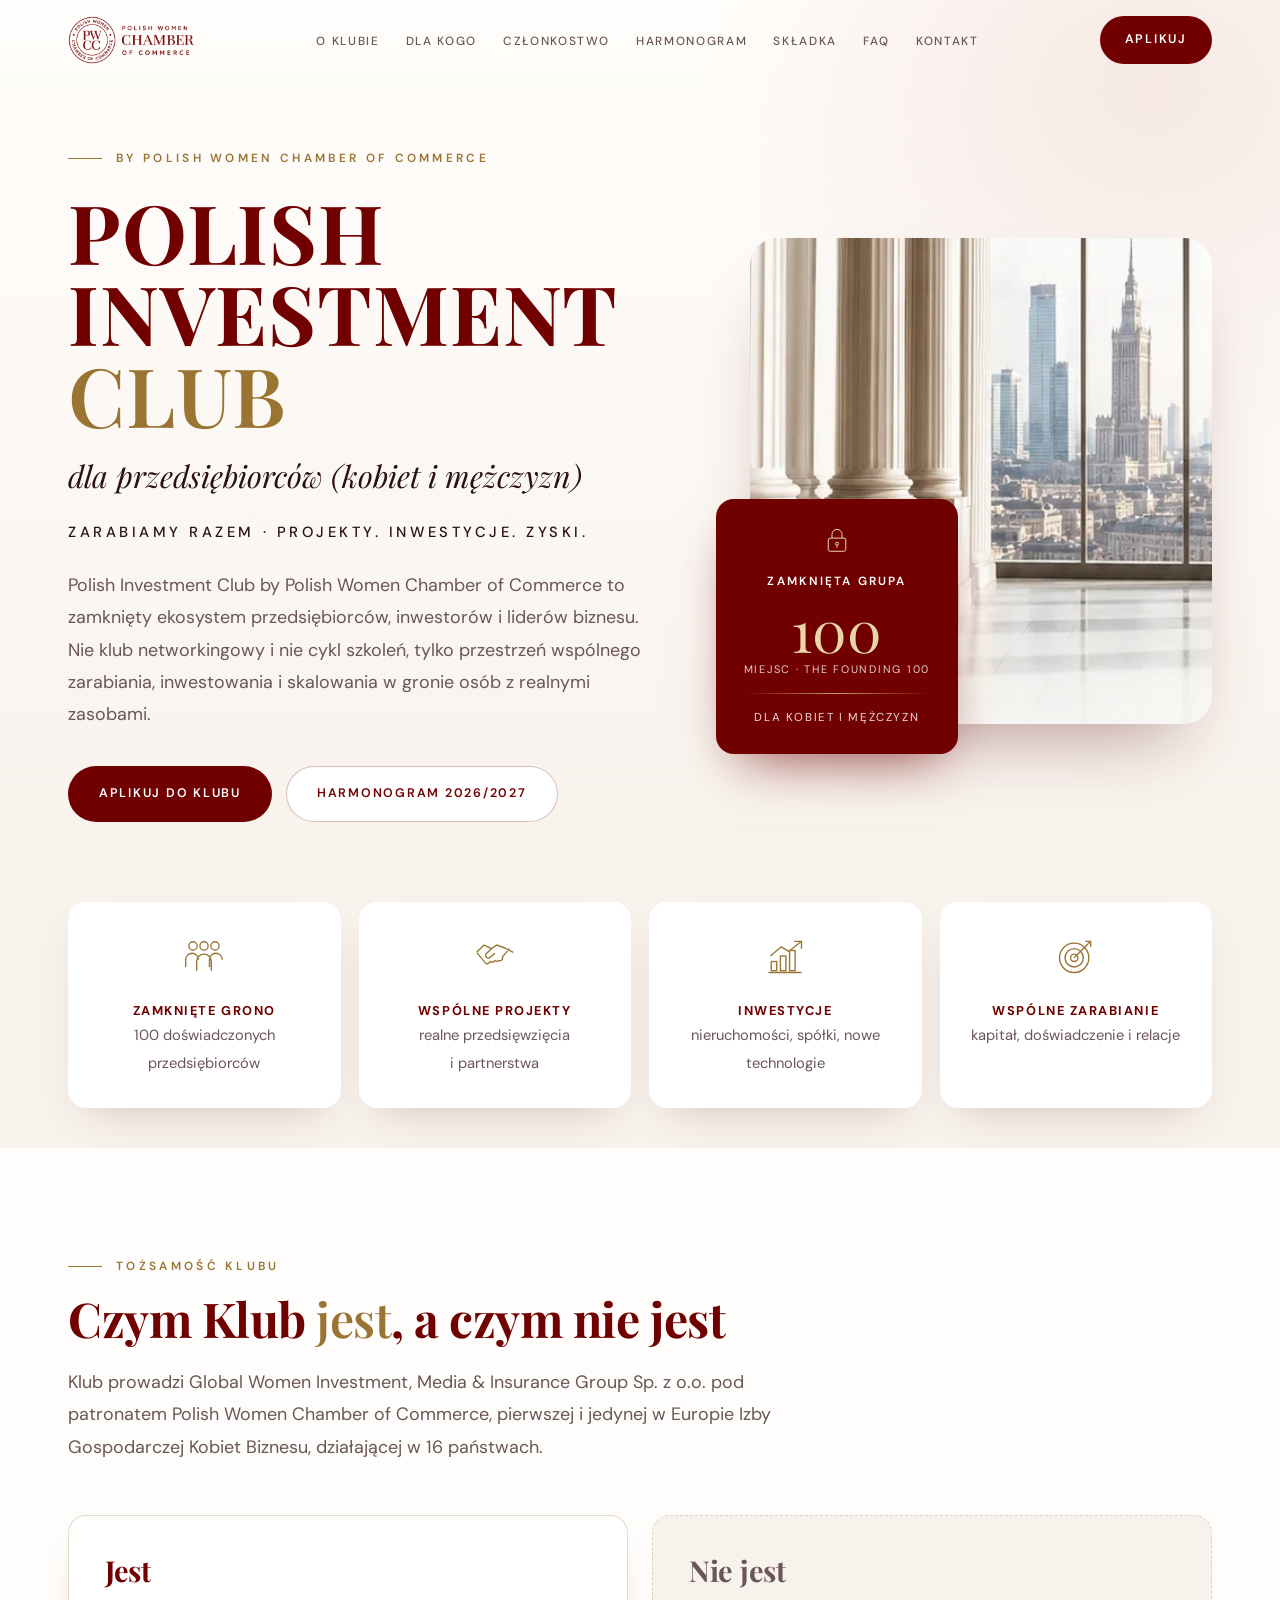
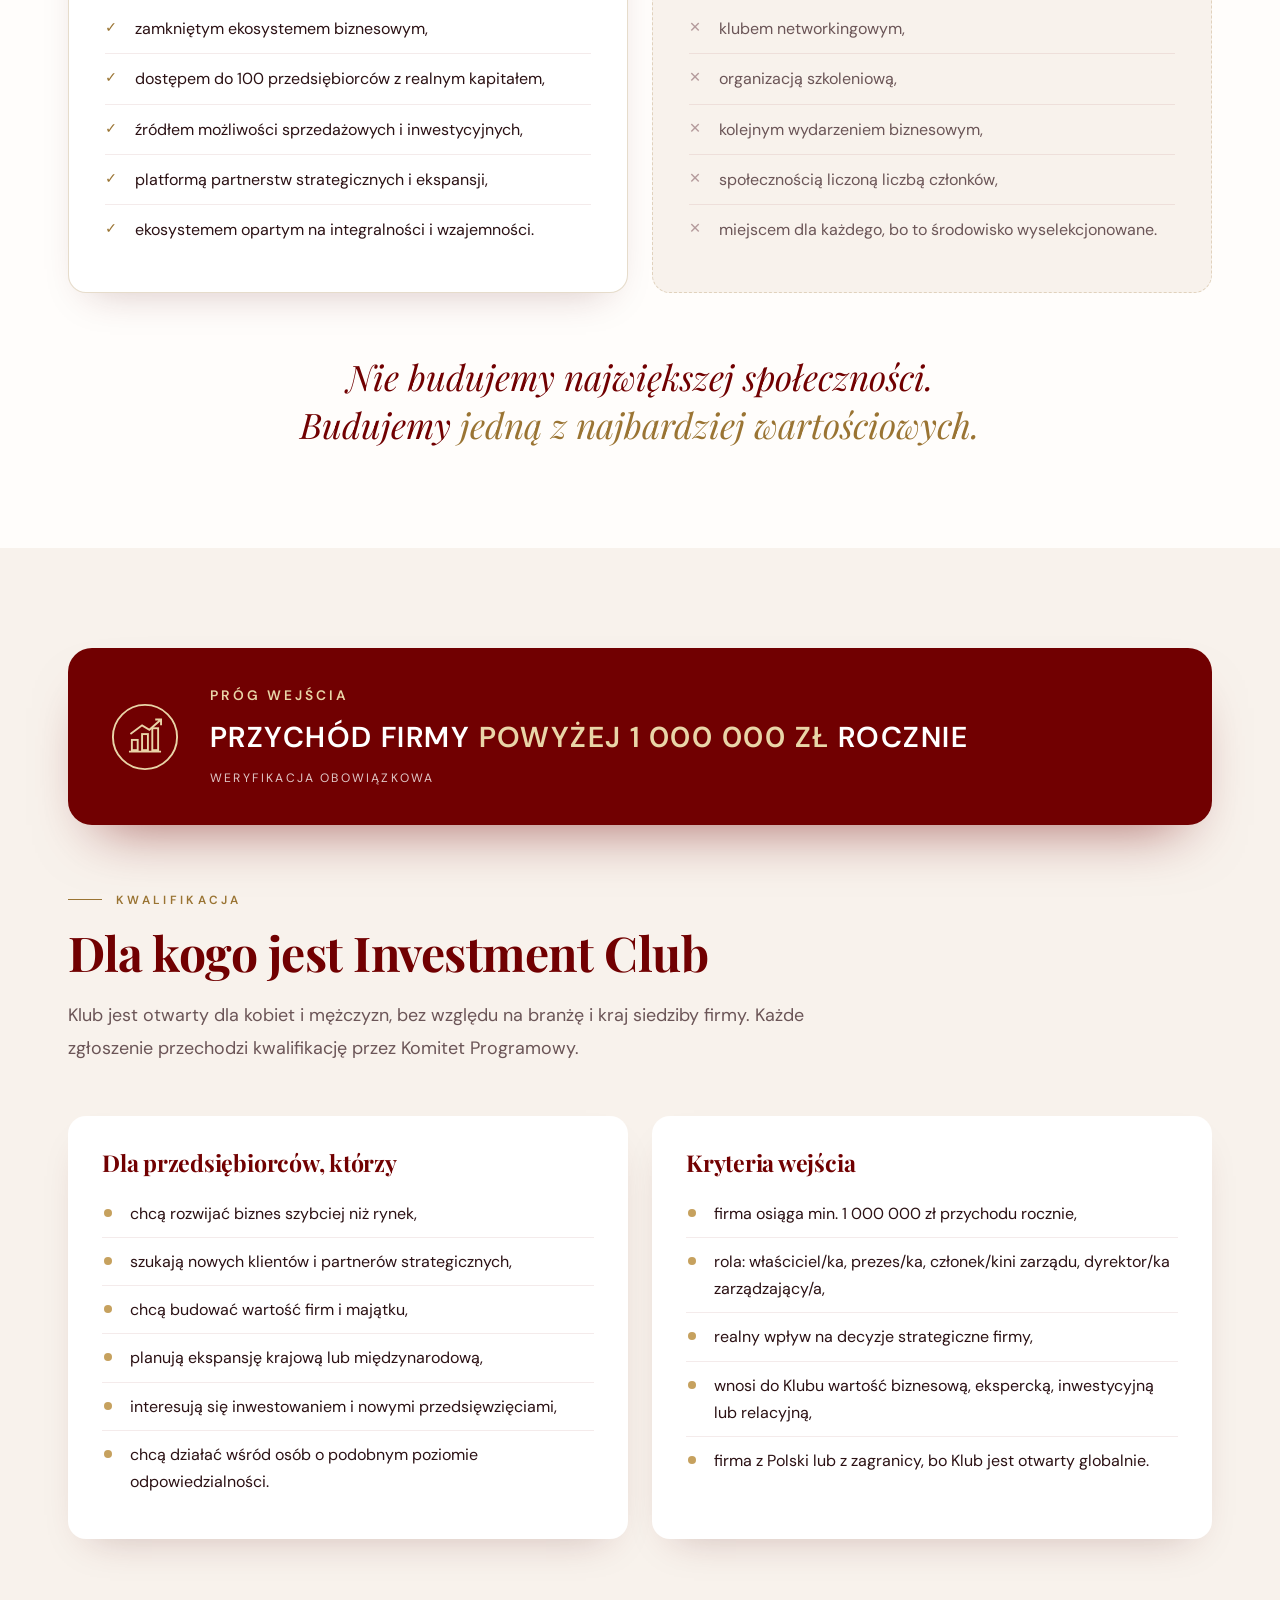
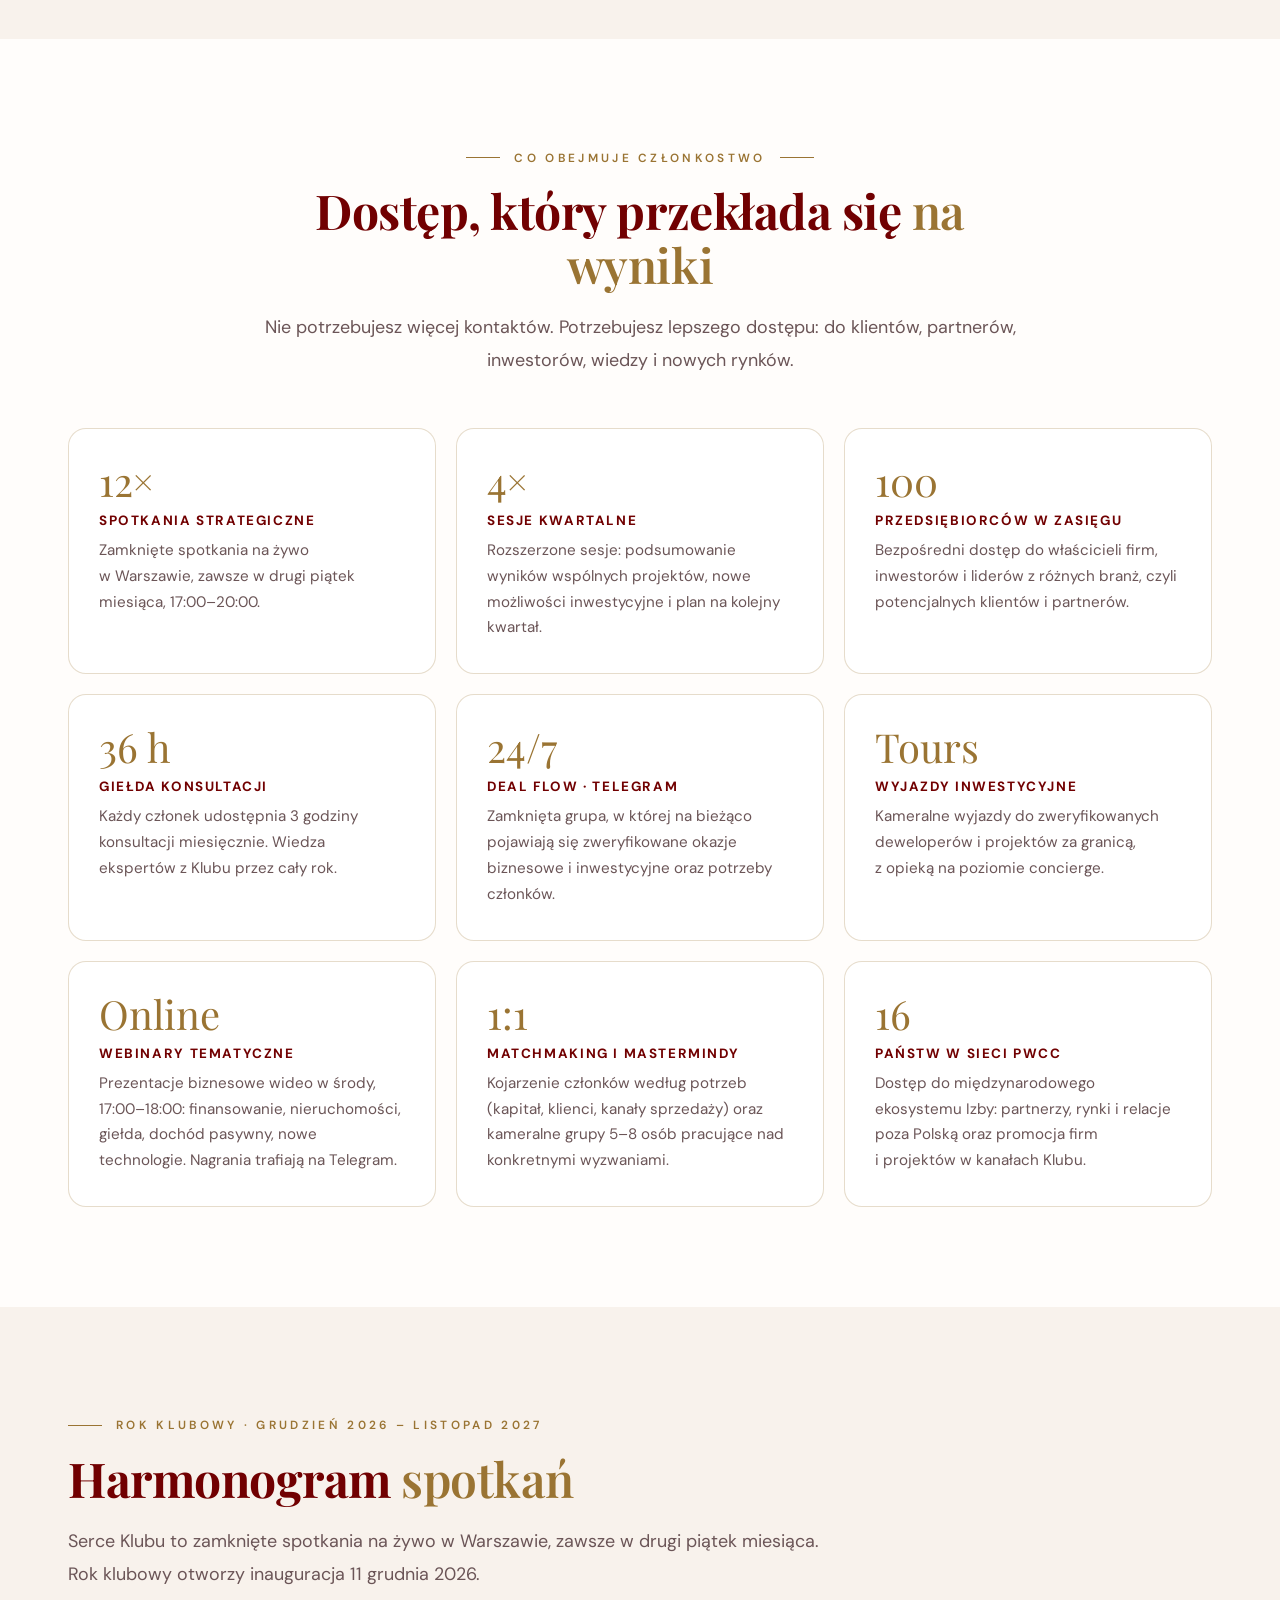
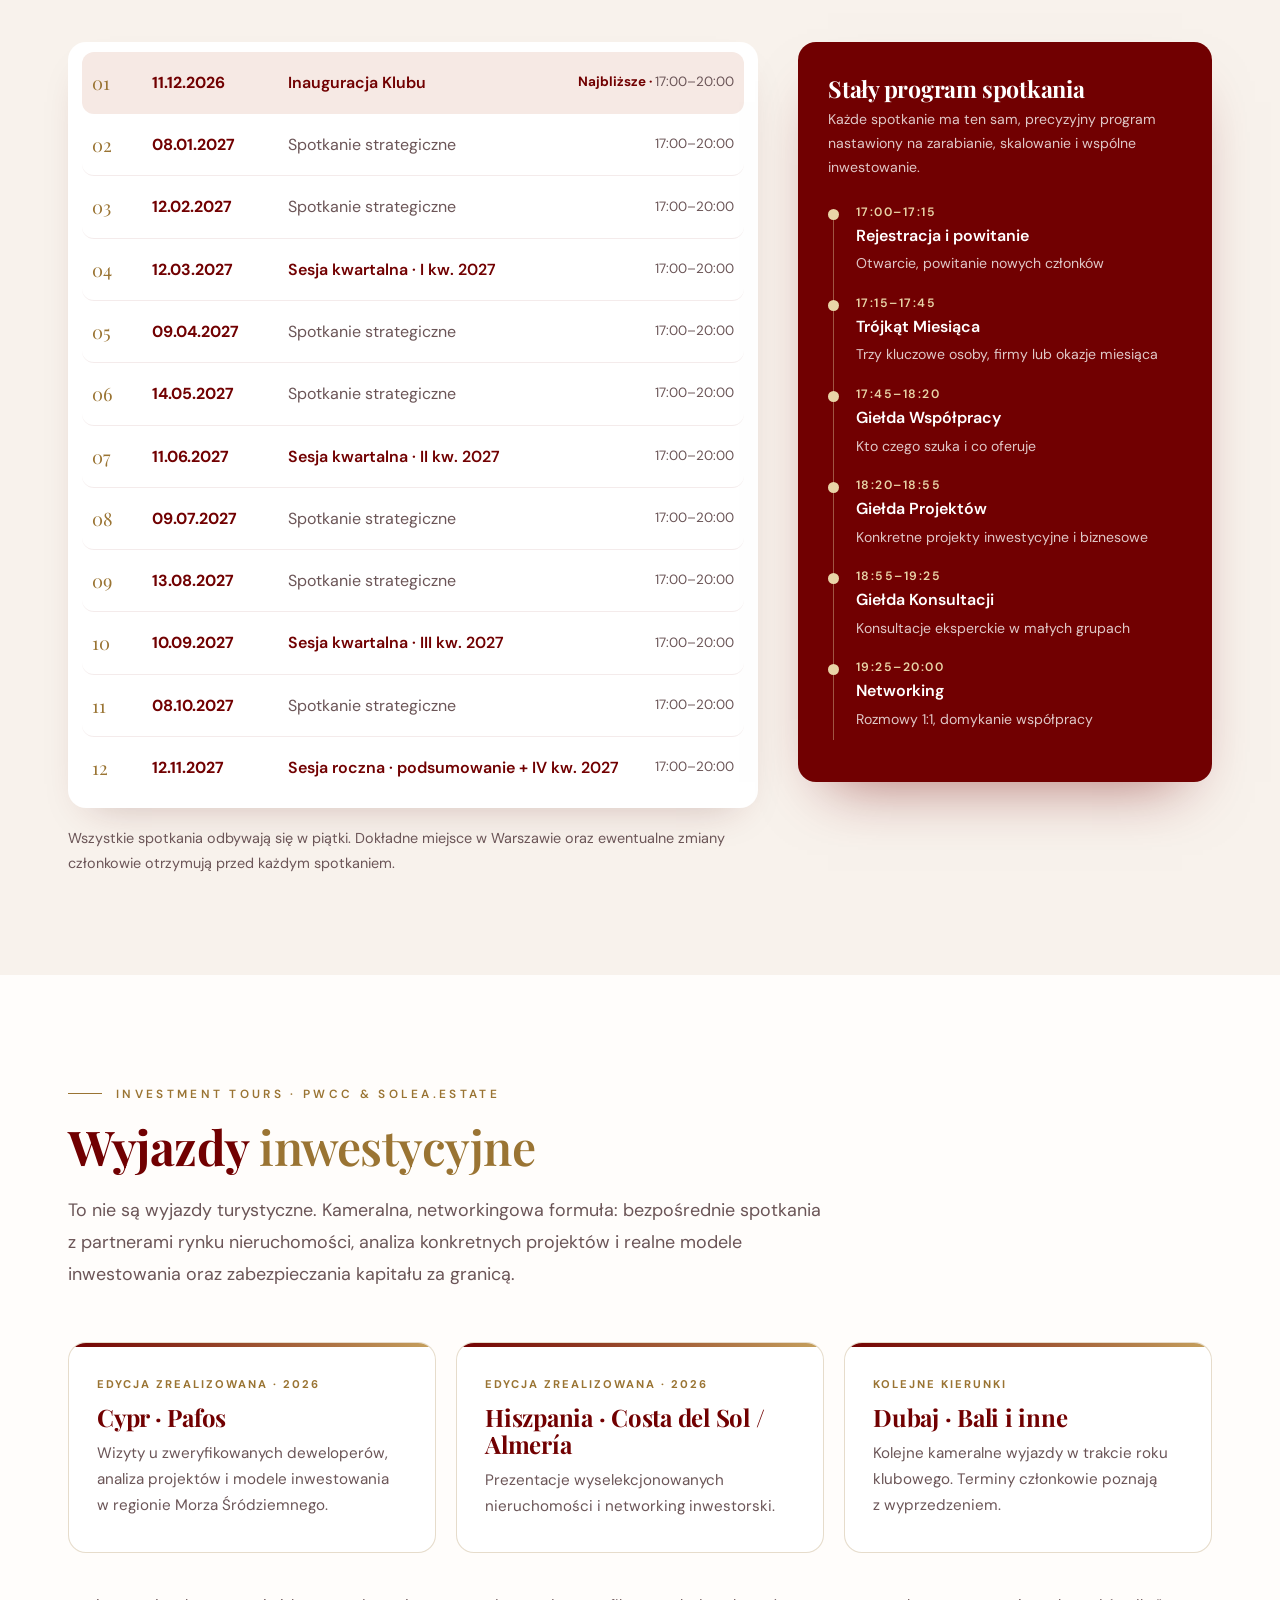
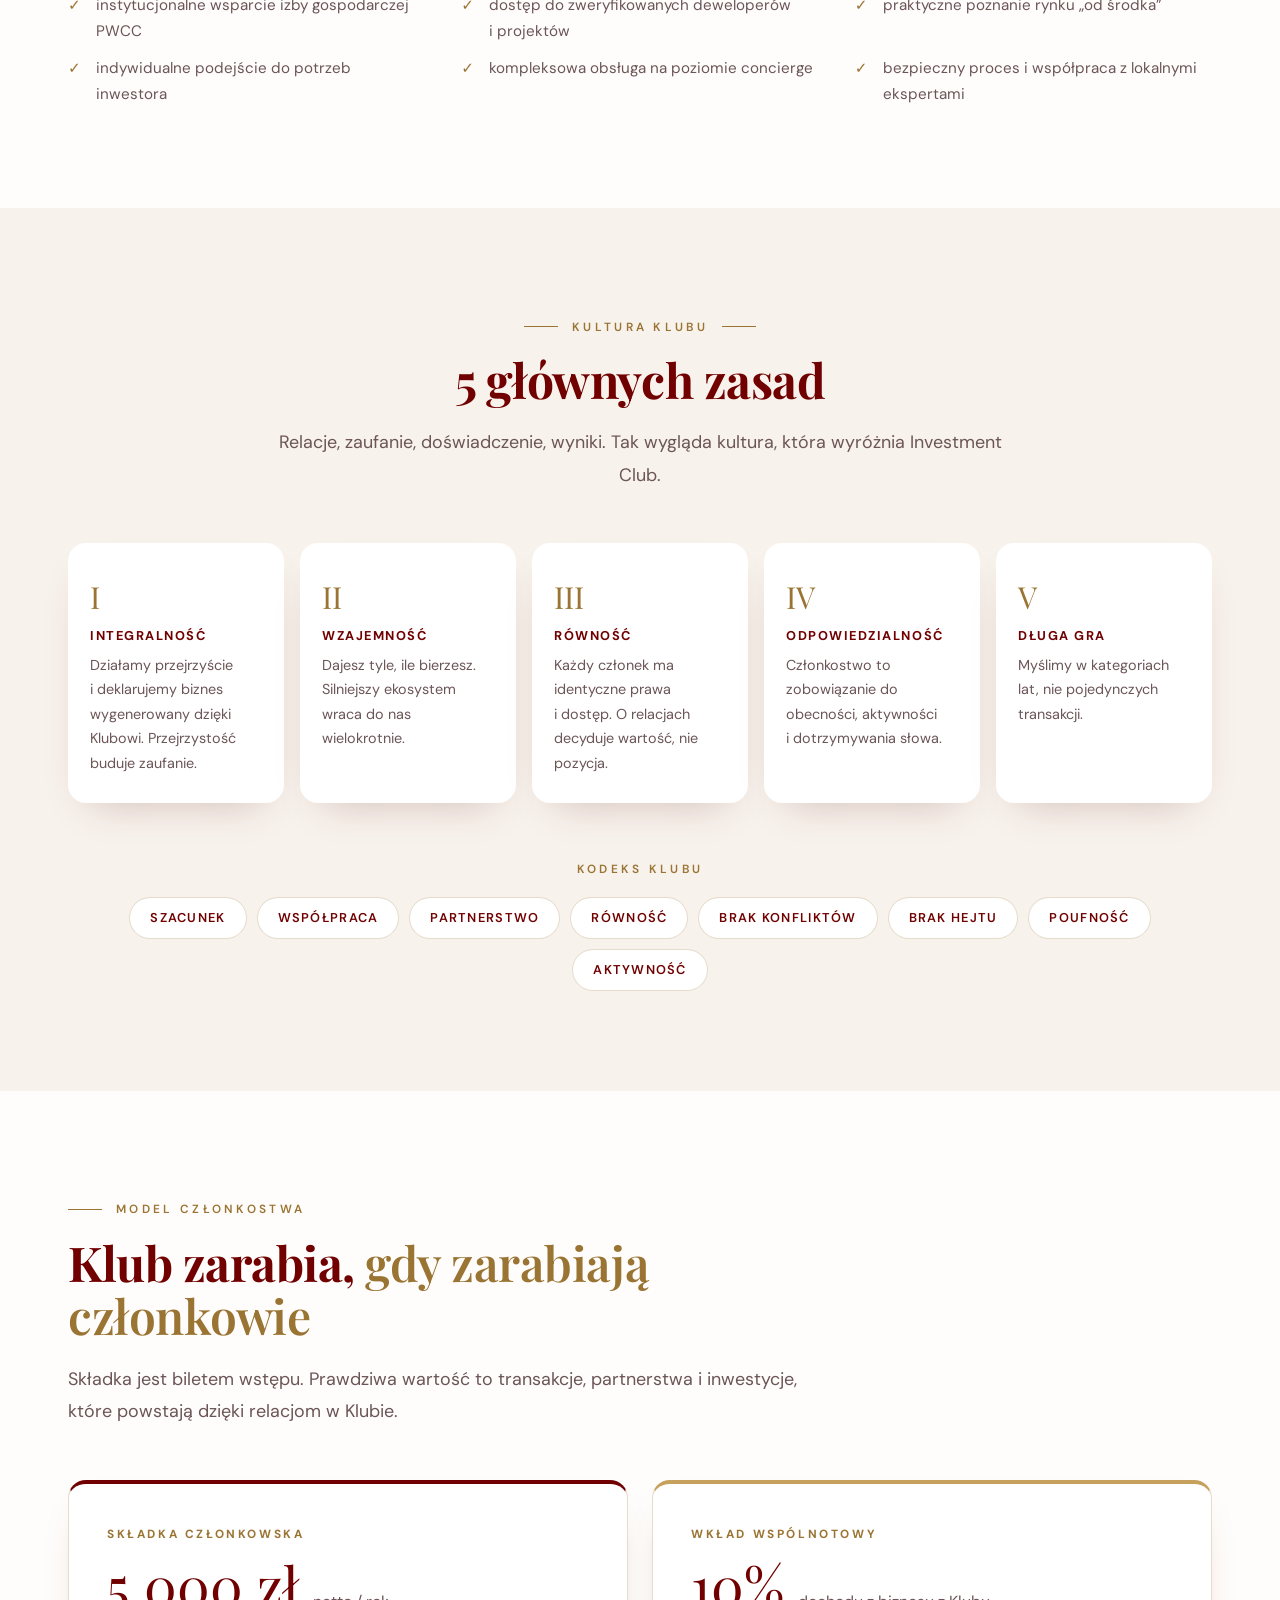
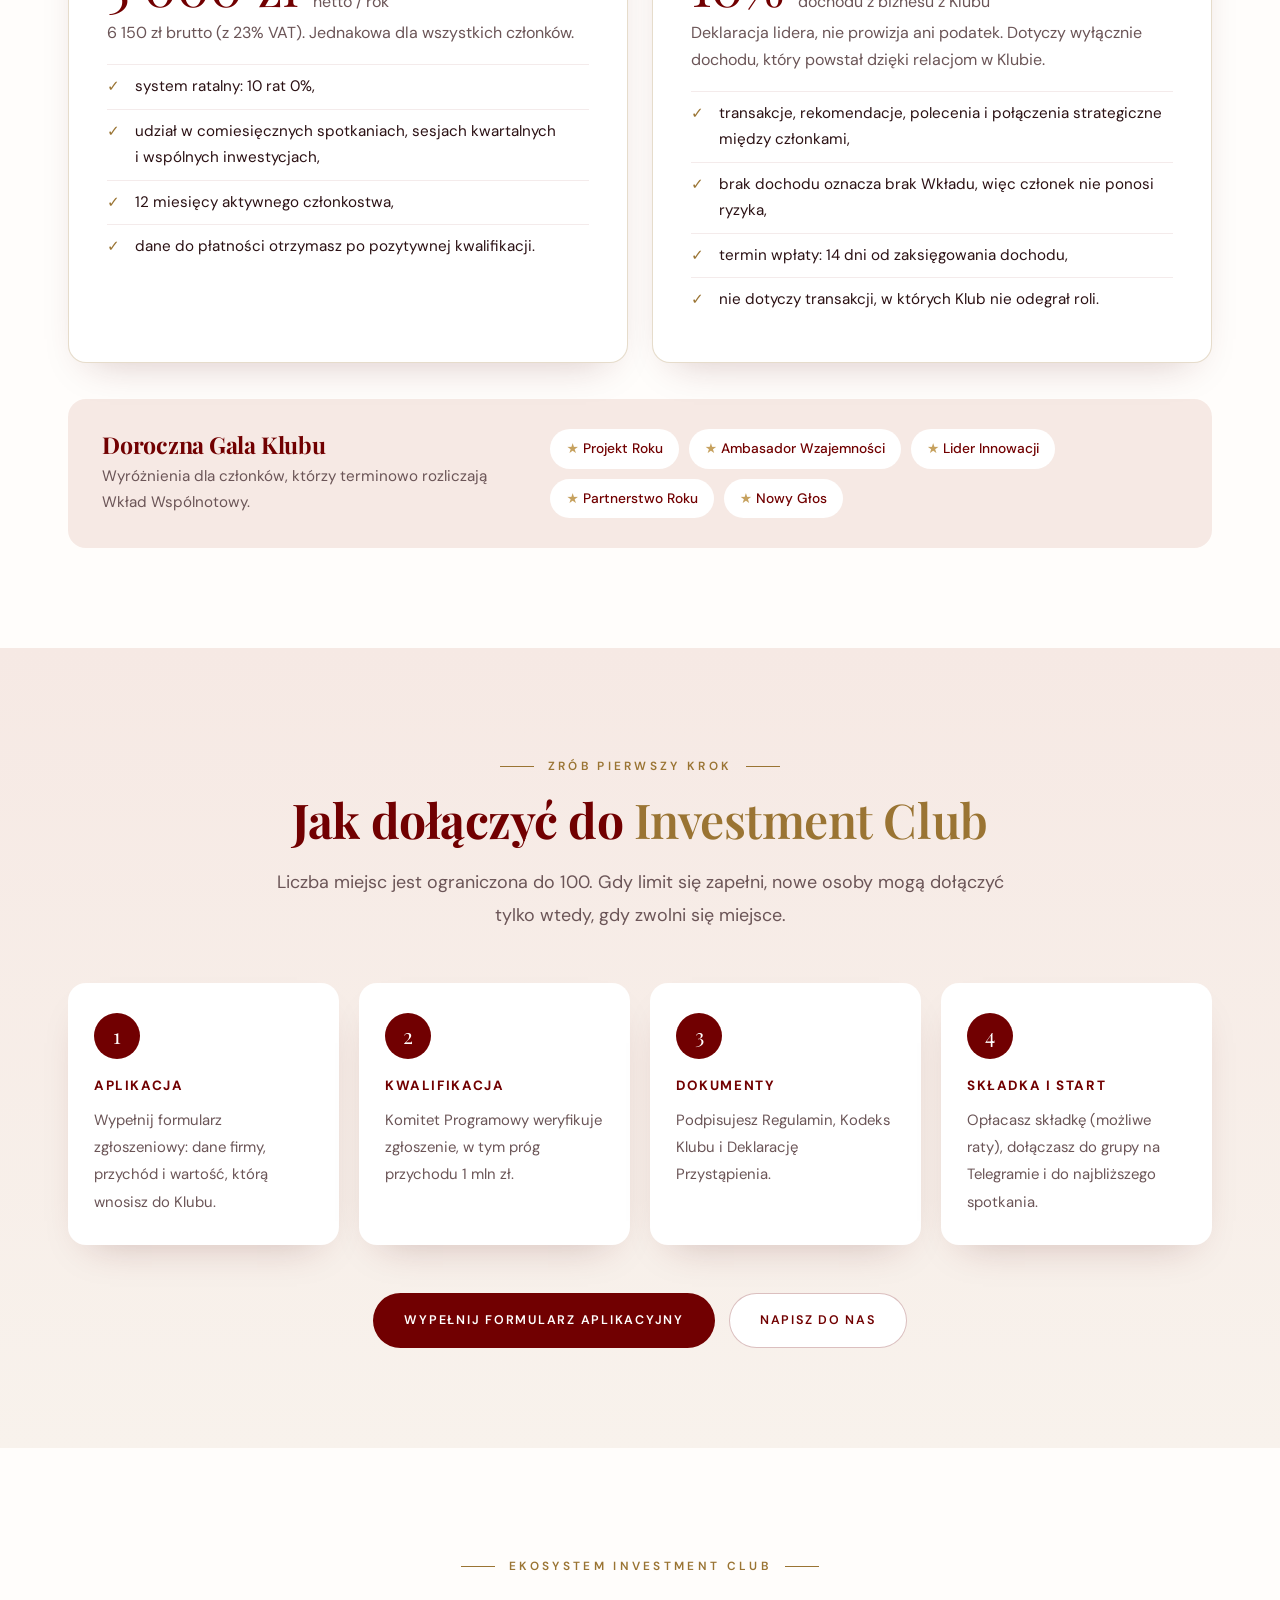
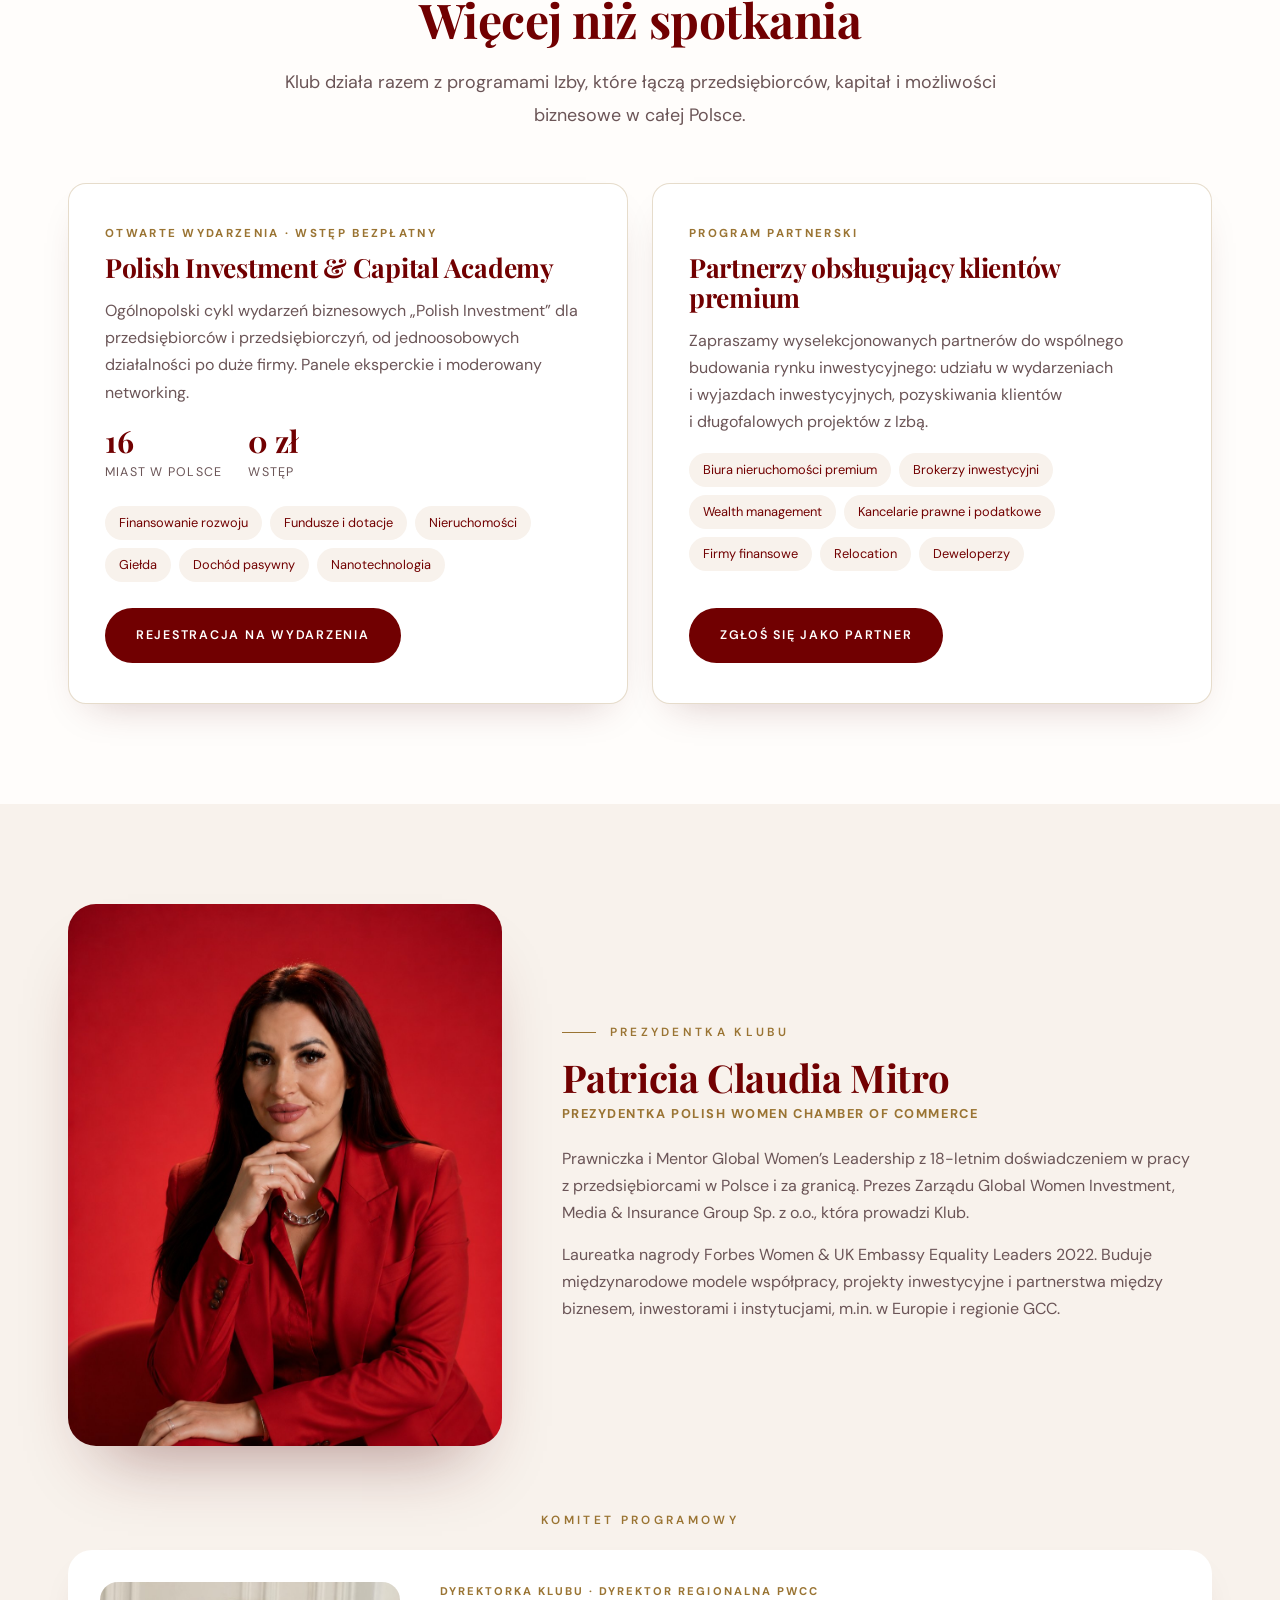
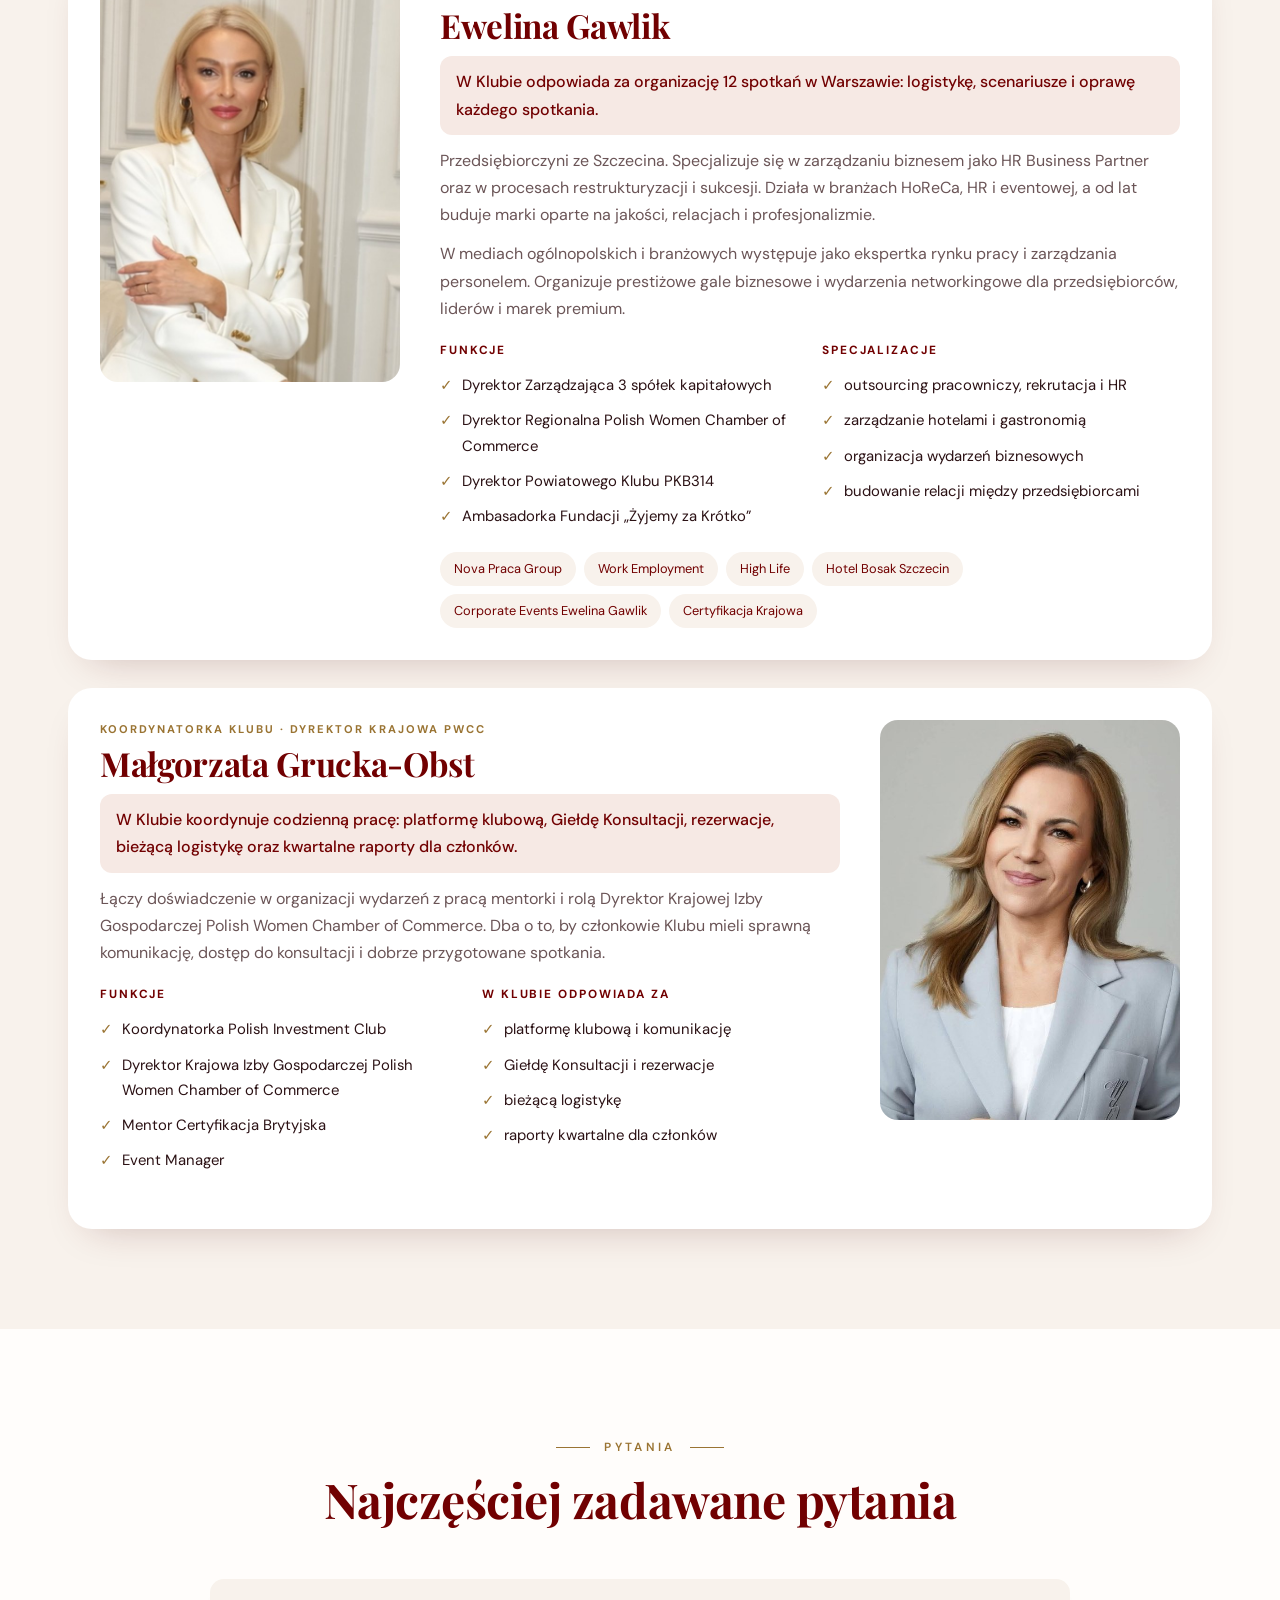
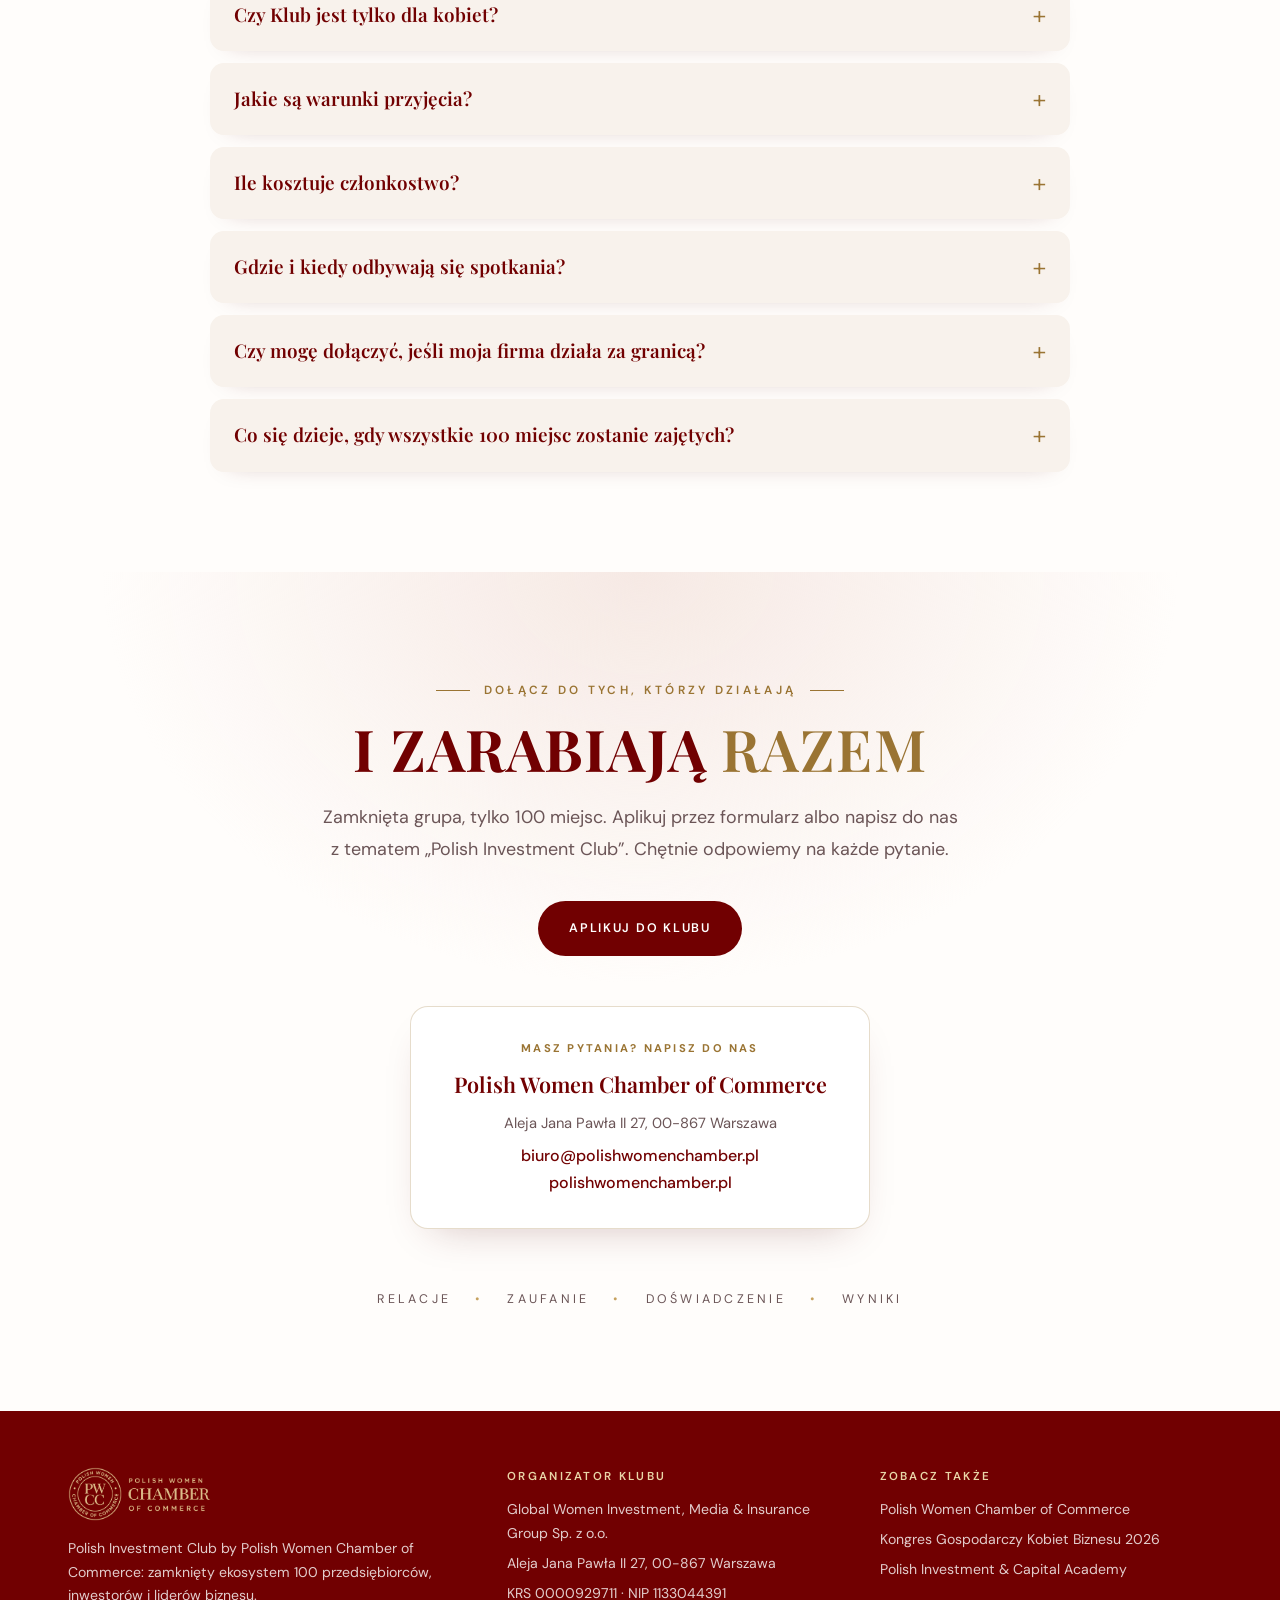
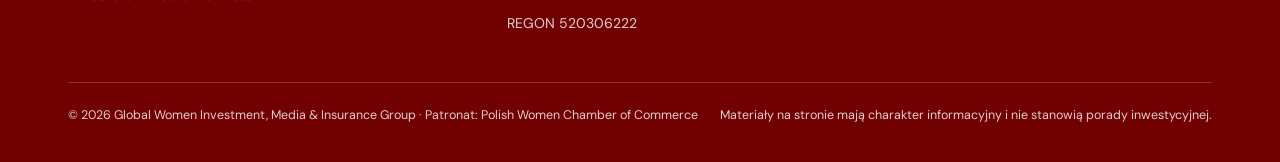
==== commit e09772d8: "Investment Club: add Małgorzata Grucka-Obst profile with photo Co-Authored-By: Claude Opus 5.5 <nore" ====
--- a/investment-club/index.html
+++ b/investment-club/index.html
@@ -271,7 +271,9 @@
 .pres p{color:var(--muted);margin-bottom:14px}
 .committee{margin-top:64px}
 .committee .lbl{font-size:.74rem;letter-spacing:.28em;text-transform:uppercase;color:var(--gold-deep);font-weight:600;margin-bottom:20px;text-align:center}
-.cm{display:grid;grid-template-columns:minmax(0,420px);justify-content:center;gap:20px;margin-top:24px}
+.profile+.profile{margin-top:28px}
+.profile.rev{grid-template-columns:1fr 300px}
+.profile.rev img{order:2}
 .profile{display:grid;grid-template-columns:300px 1fr;gap:40px;background:#fff;border-radius:24px;padding:32px;box-shadow:var(--shadow);text-align:left}
 .profile img{width:100%;aspect-ratio:3/4;object-fit:cover;object-position:center top;border-radius:18px}
 .profile .r{font-size:.7rem;letter-spacing:.18em;text-transform:uppercase;color:var(--gold-deep);font-weight:700}
@@ -285,11 +287,7 @@
 .pcols li::before{content:"✓";position:absolute;left:0;color:var(--gold-deep);font-weight:700}
 .profile .tags{display:flex;flex-wrap:wrap;gap:8px}
 .profile .tags span{font-size:.8rem;padding:6px 14px;background:var(--cream);color:var(--bordo);border-radius:999px}
-@media (max-width:860px){.profile{grid-template-columns:1fr;padding:24px}.profile img{max-width:320px}.pcols{grid-template-columns:1fr}}
-.cm>div{background:#fff;border-radius:var(--radius);padding:26px 26px;box-shadow:var(--shadow)}
-.cm .r{font-size:.7rem;letter-spacing:.18em;text-transform:uppercase;color:var(--gold-deep);font-weight:700}
-.cm b{display:block;font-family:var(--serif);font-size:1.25rem;margin:6px 0 8px;font-weight:600;color:var(--bordo)}
-.cm span{font-size:.9rem;color:var(--muted)}
+@media (max-width:860px){.profile,.profile.rev{grid-template-columns:1fr;padding:24px}.profile.rev img{order:0}.profile img{max-width:320px}.pcols{grid-template-columns:1fr}}
 @media (max-width:900px){.pres{grid-template-columns:1fr;gap:36px}.pres .ph{max-width:380px}}
 
 
@@ -735,9 +733,35 @@
           <div class="tags"><span>Nova Praca Group</span><span>Work Employment</span><span>High Life</span><span>Hotel Bosak Szczecin</span><span>Corporate Events Ewelina Gawlik</span><span>Certyfikacja Krajowa</span></div>
         </div>
       </article>
-      <div class="cm">
-        <div><div class="r">Koordynatorka</div><b>Małgorzata Grucka-Obst</b><span>Platforma klubowa, Giełda Konsultacji, rezerwacje, raporty kwartalne</span></div>
-      </div>
+      <article class="profile rev">
+        <img src="img/malgorzata-grucka-obst.jpg" alt="Małgorzata Grucka-Obst" loading="lazy">
+        <div>
+          <div class="r">Koordynatorka Klubu · Dyrektor Krajowa PWCC</div>
+          <h3>Małgorzata Grucka-Obst</h3>
+          <p class="inclub">W&nbsp;Klubie koordynuje codzienną pracę: platformę klubową, Giełdę Konsultacji, rezerwacje, bieżącą logistykę oraz kwartalne raporty dla członków.</p>
+          <p>Łączy doświadczenie w&nbsp;organizacji wydarzeń z&nbsp;pracą mentorki i&nbsp;rolą Dyrektor Krajowej Izby Gospodarczej Polish Women Chamber of Commerce. Dba o&nbsp;to, by członkowie Klubu mieli sprawną komunikację, dostęp do konsultacji i&nbsp;dobrze przygotowane spotkania.</p>
+          <div class="pcols">
+            <div>
+              <h4>Funkcje</h4>
+              <ul>
+                <li>Koordynatorka Polish Investment Club</li>
+                <li>Dyrektor Krajowa Izby Gospodarczej Polish Women Chamber of Commerce</li>
+                <li>Mentor Certyfikacja Brytyjska</li>
+                <li>Event Manager</li>
+              </ul>
+            </div>
+            <div>
+              <h4>W Klubie odpowiada za</h4>
+              <ul>
+                <li>platformę klubową i&nbsp;komunikację</li>
+                <li>Giełdę Konsultacji i&nbsp;rezerwacje</li>
+                <li>bieżącą logistykę</li>
+                <li>raporty kwartalne dla członków</li>
+              </ul>
+            </div>
+          </div>
+        </div>
+      </article>
     </div>
   </div>
 </section>
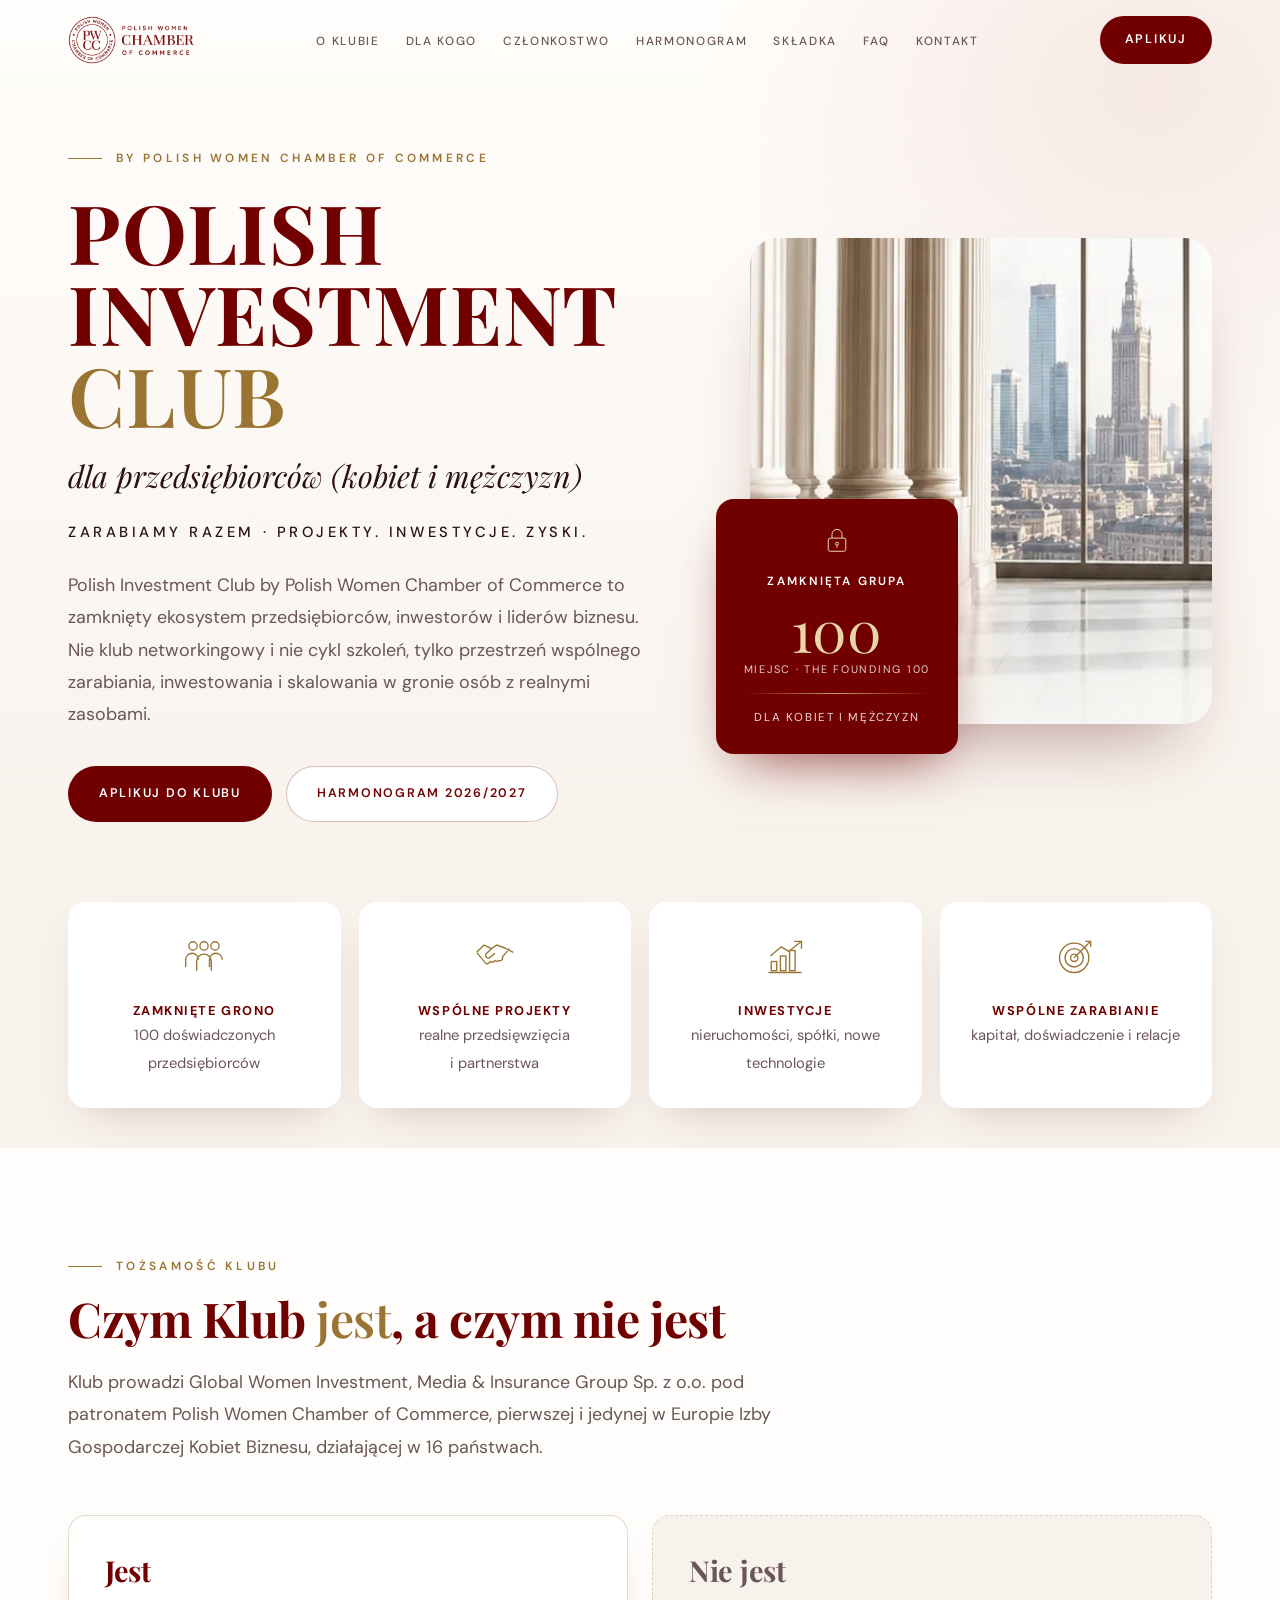
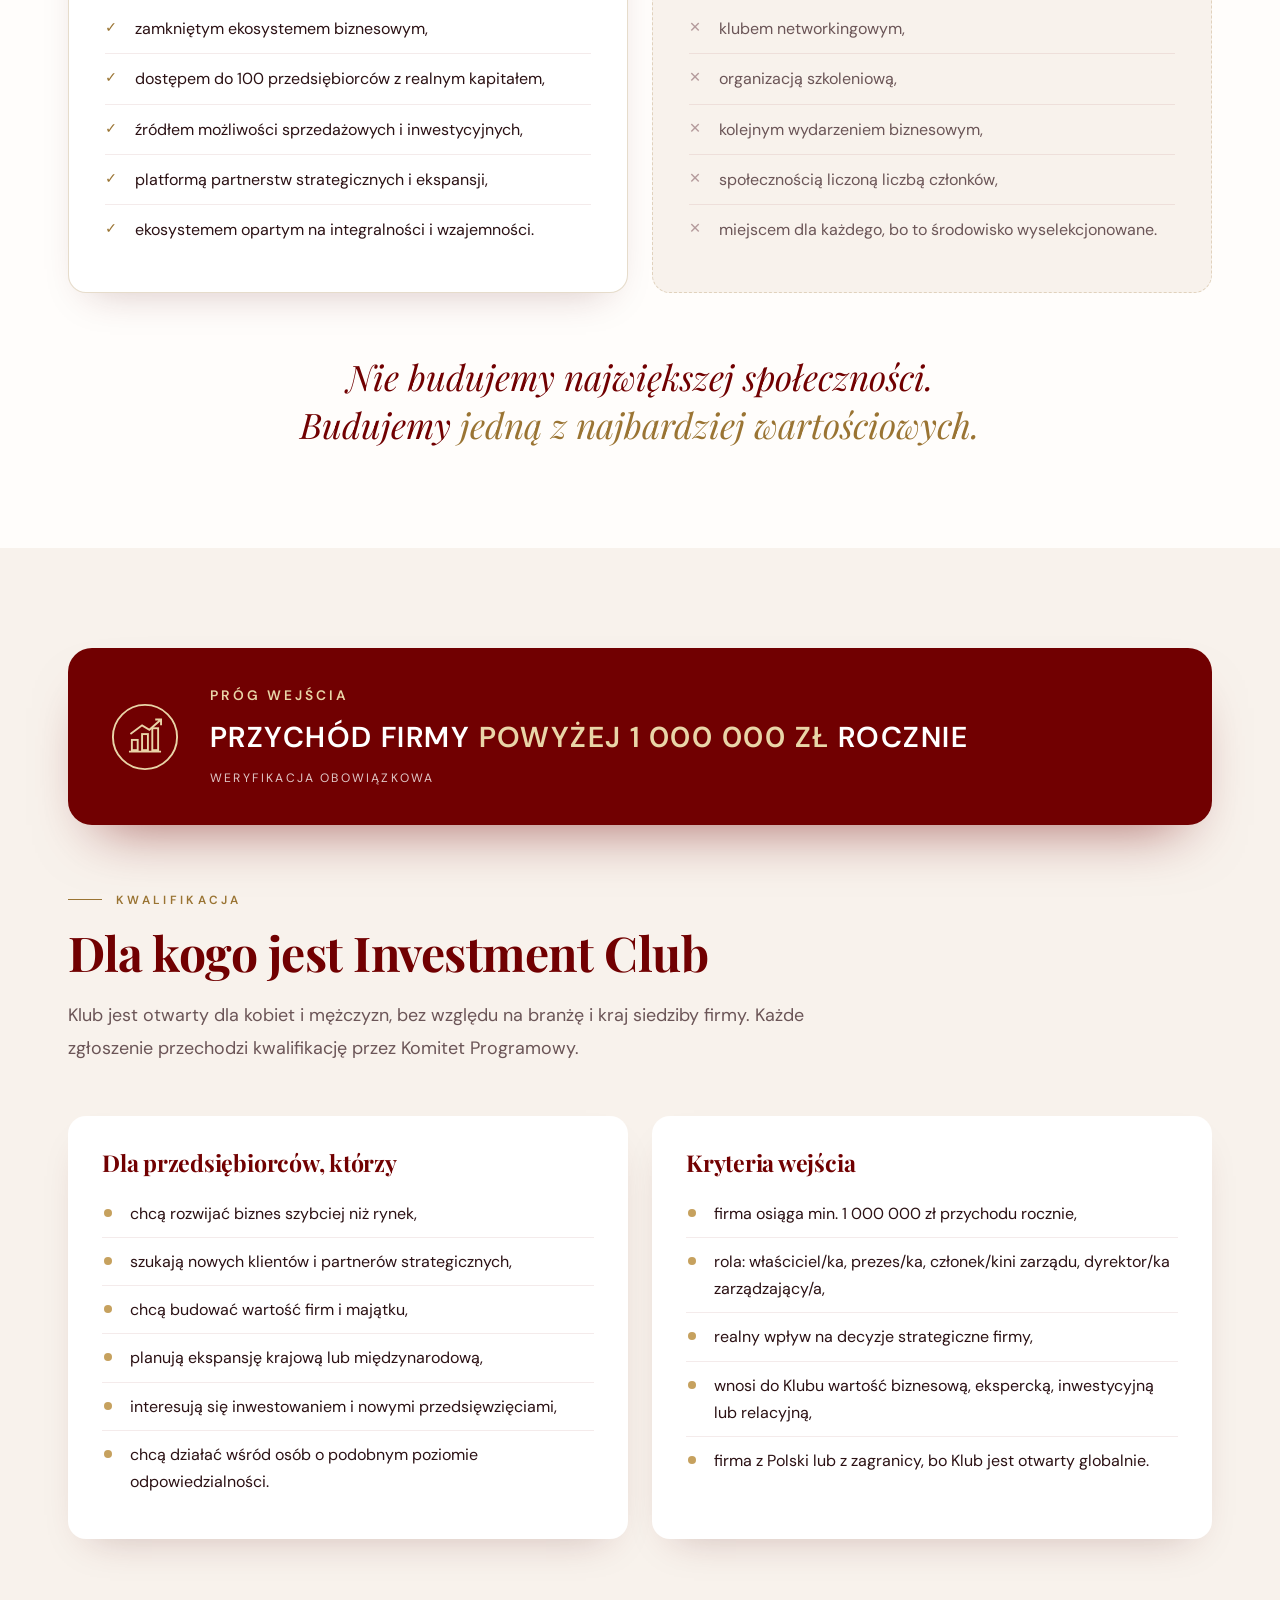
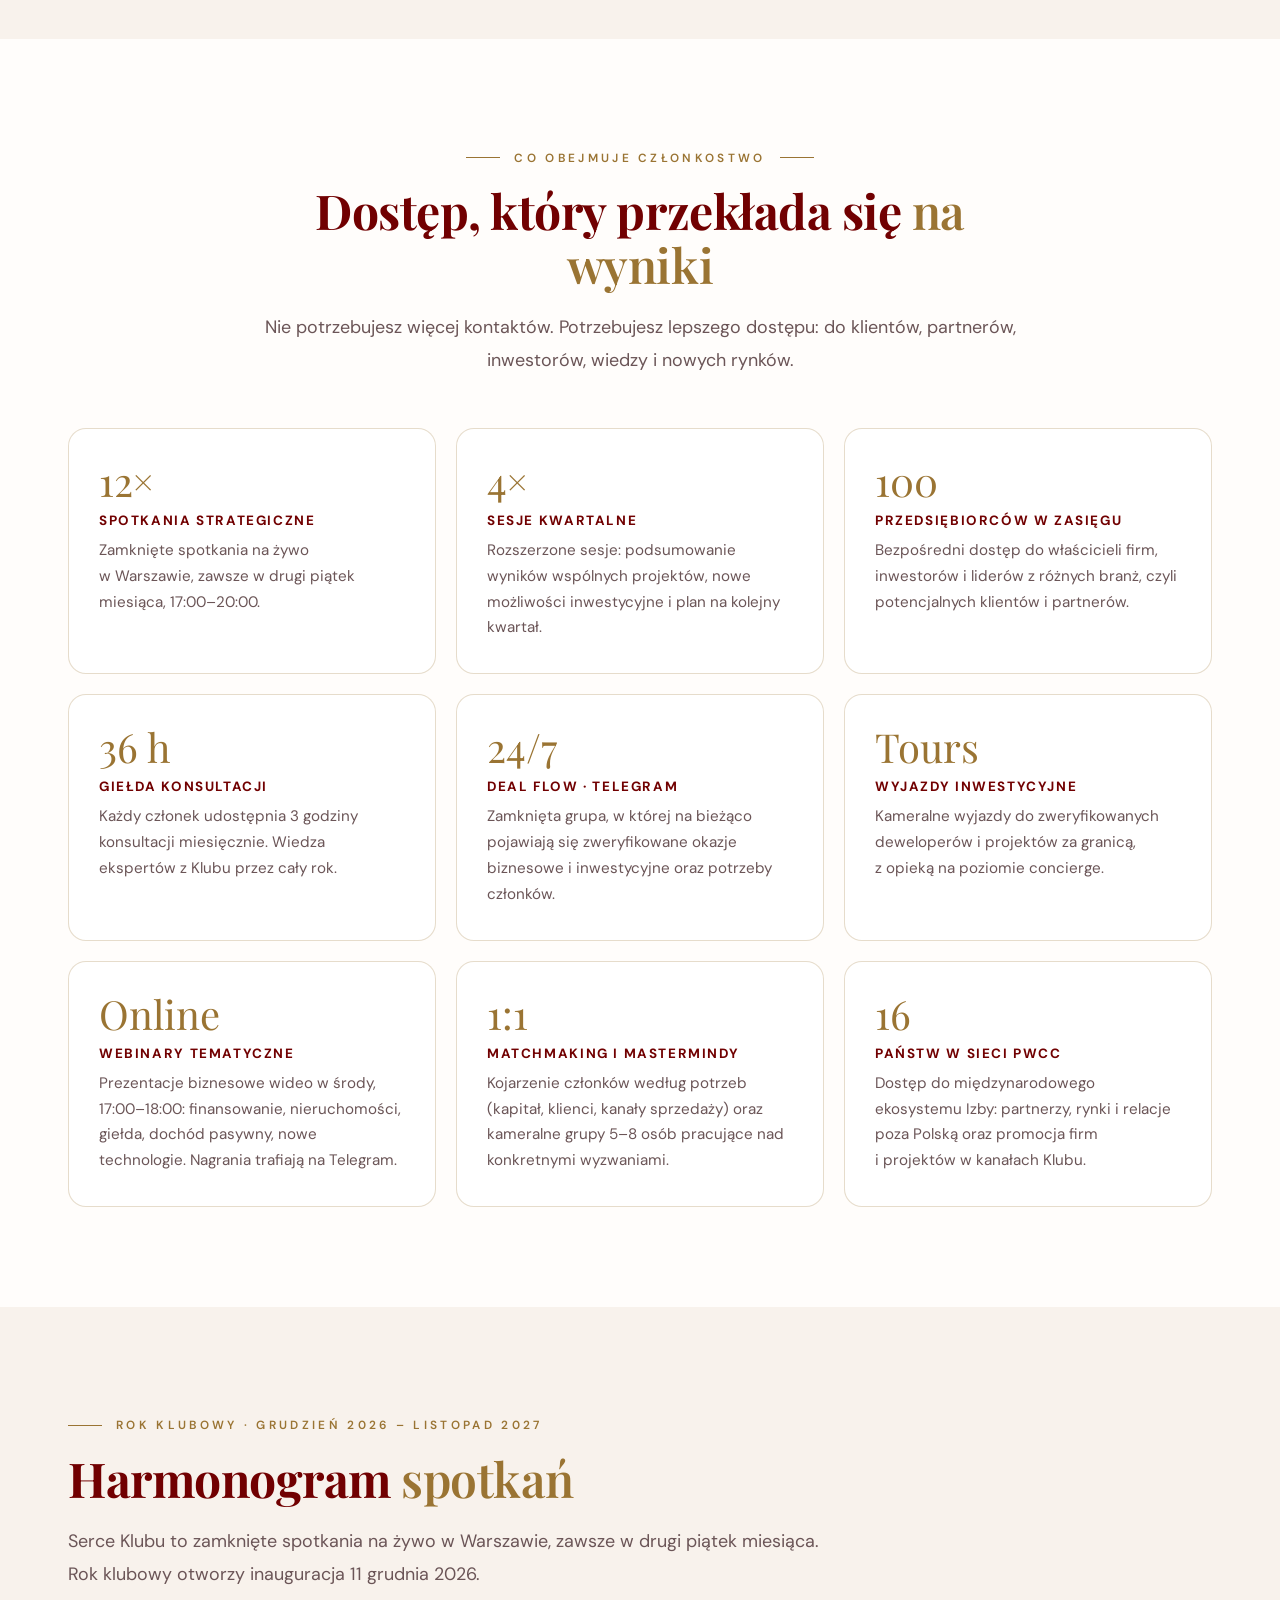
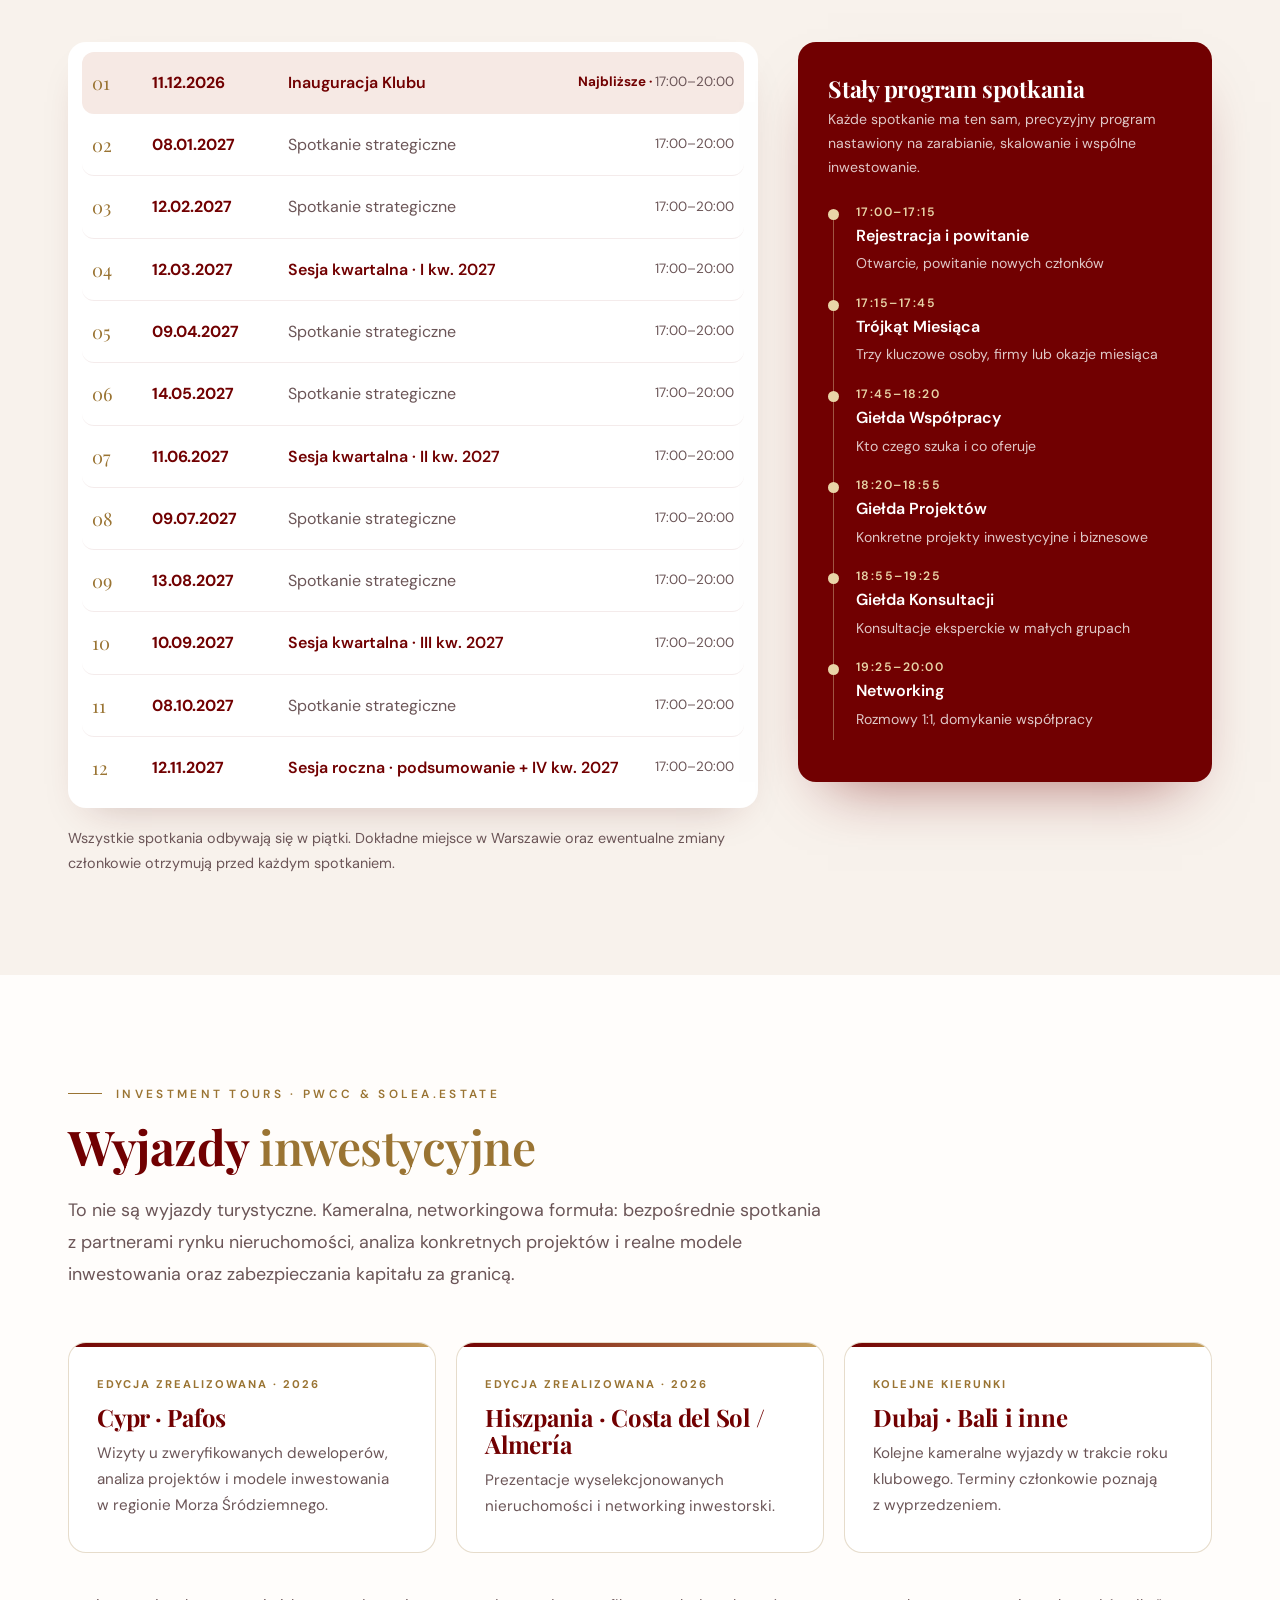
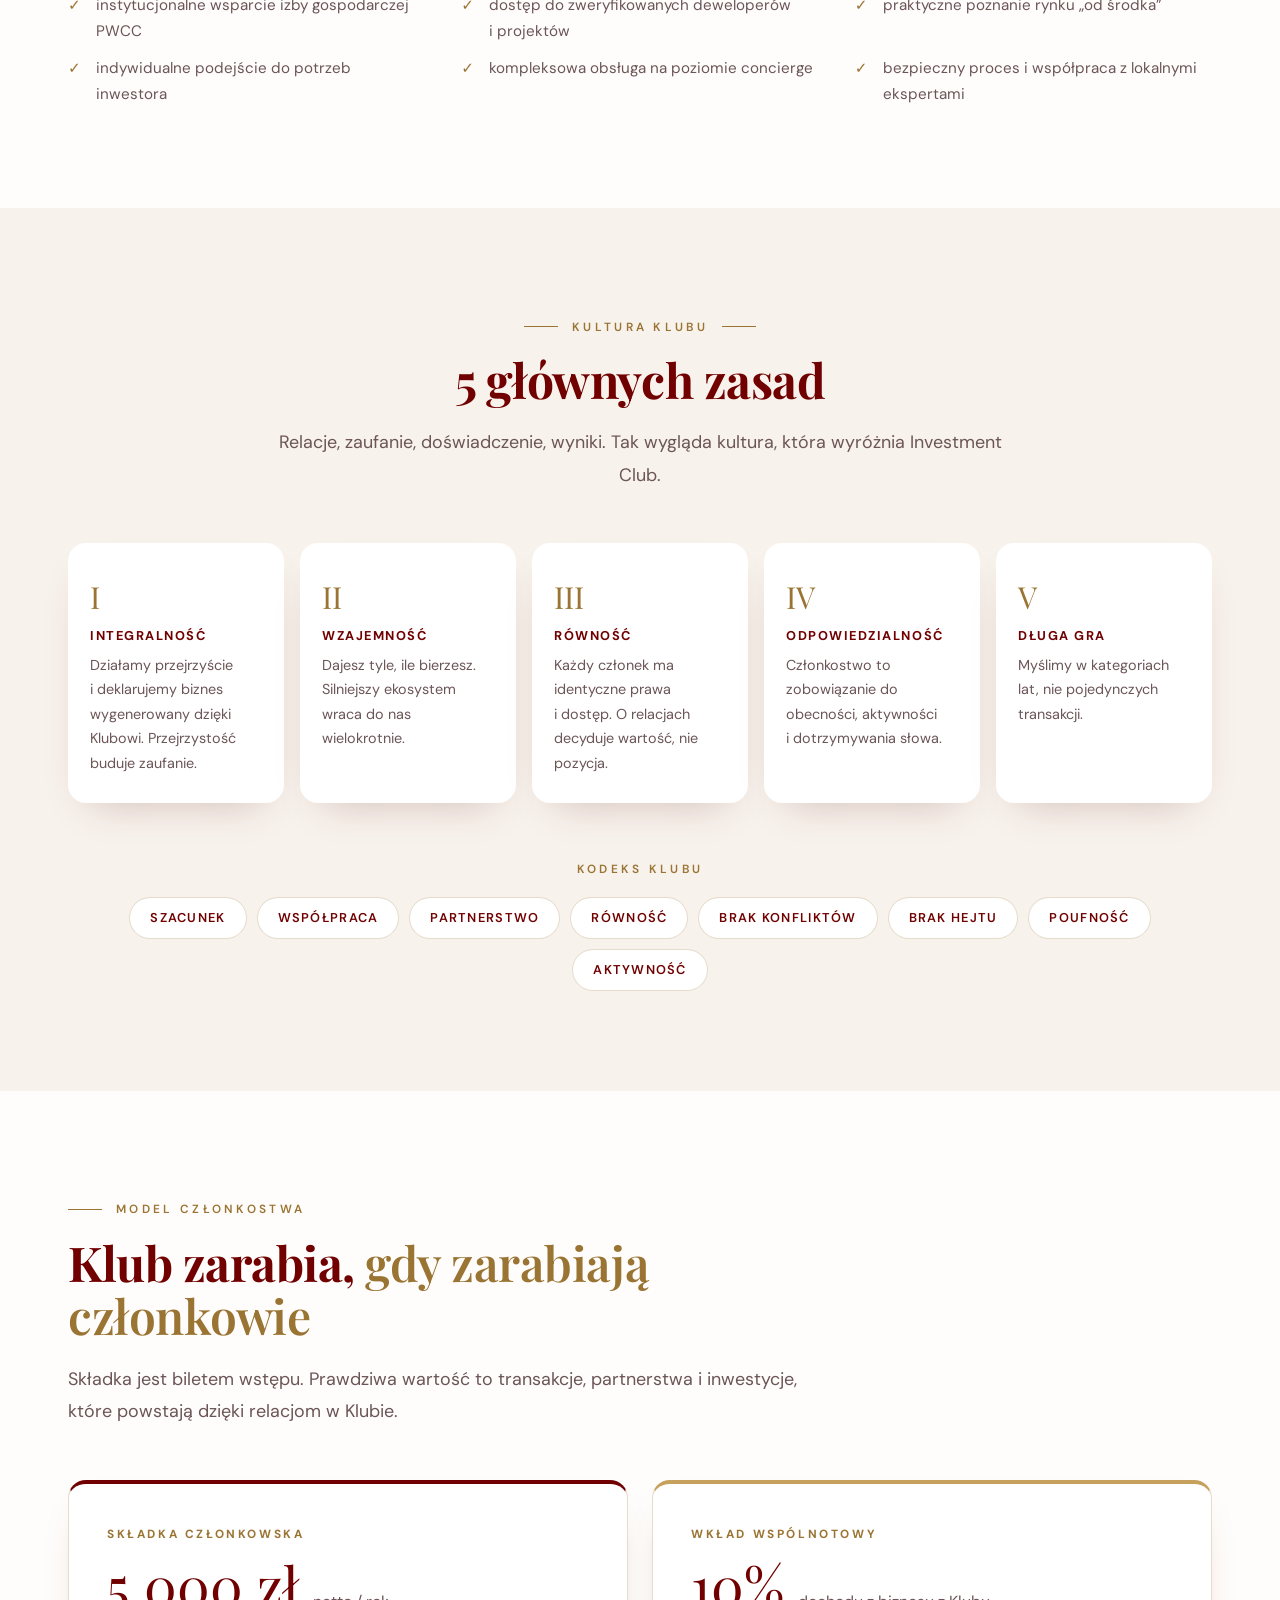
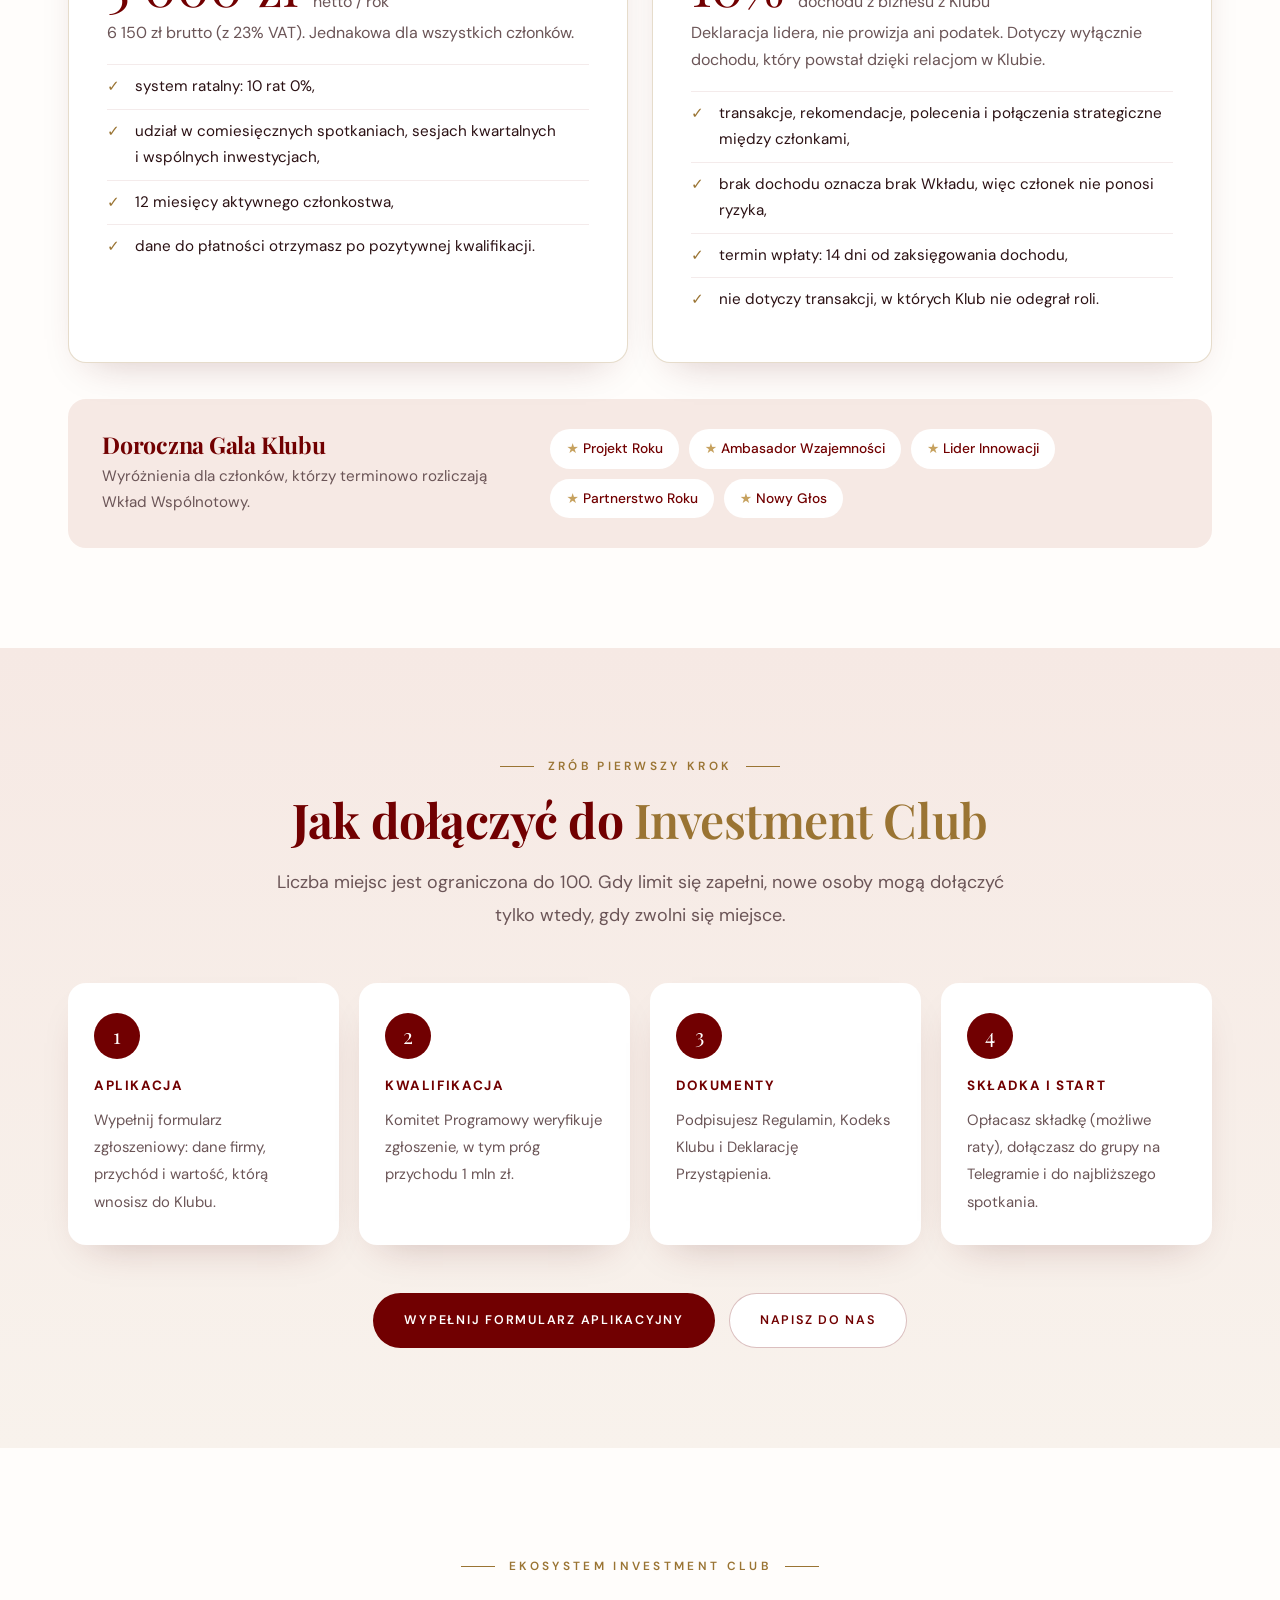
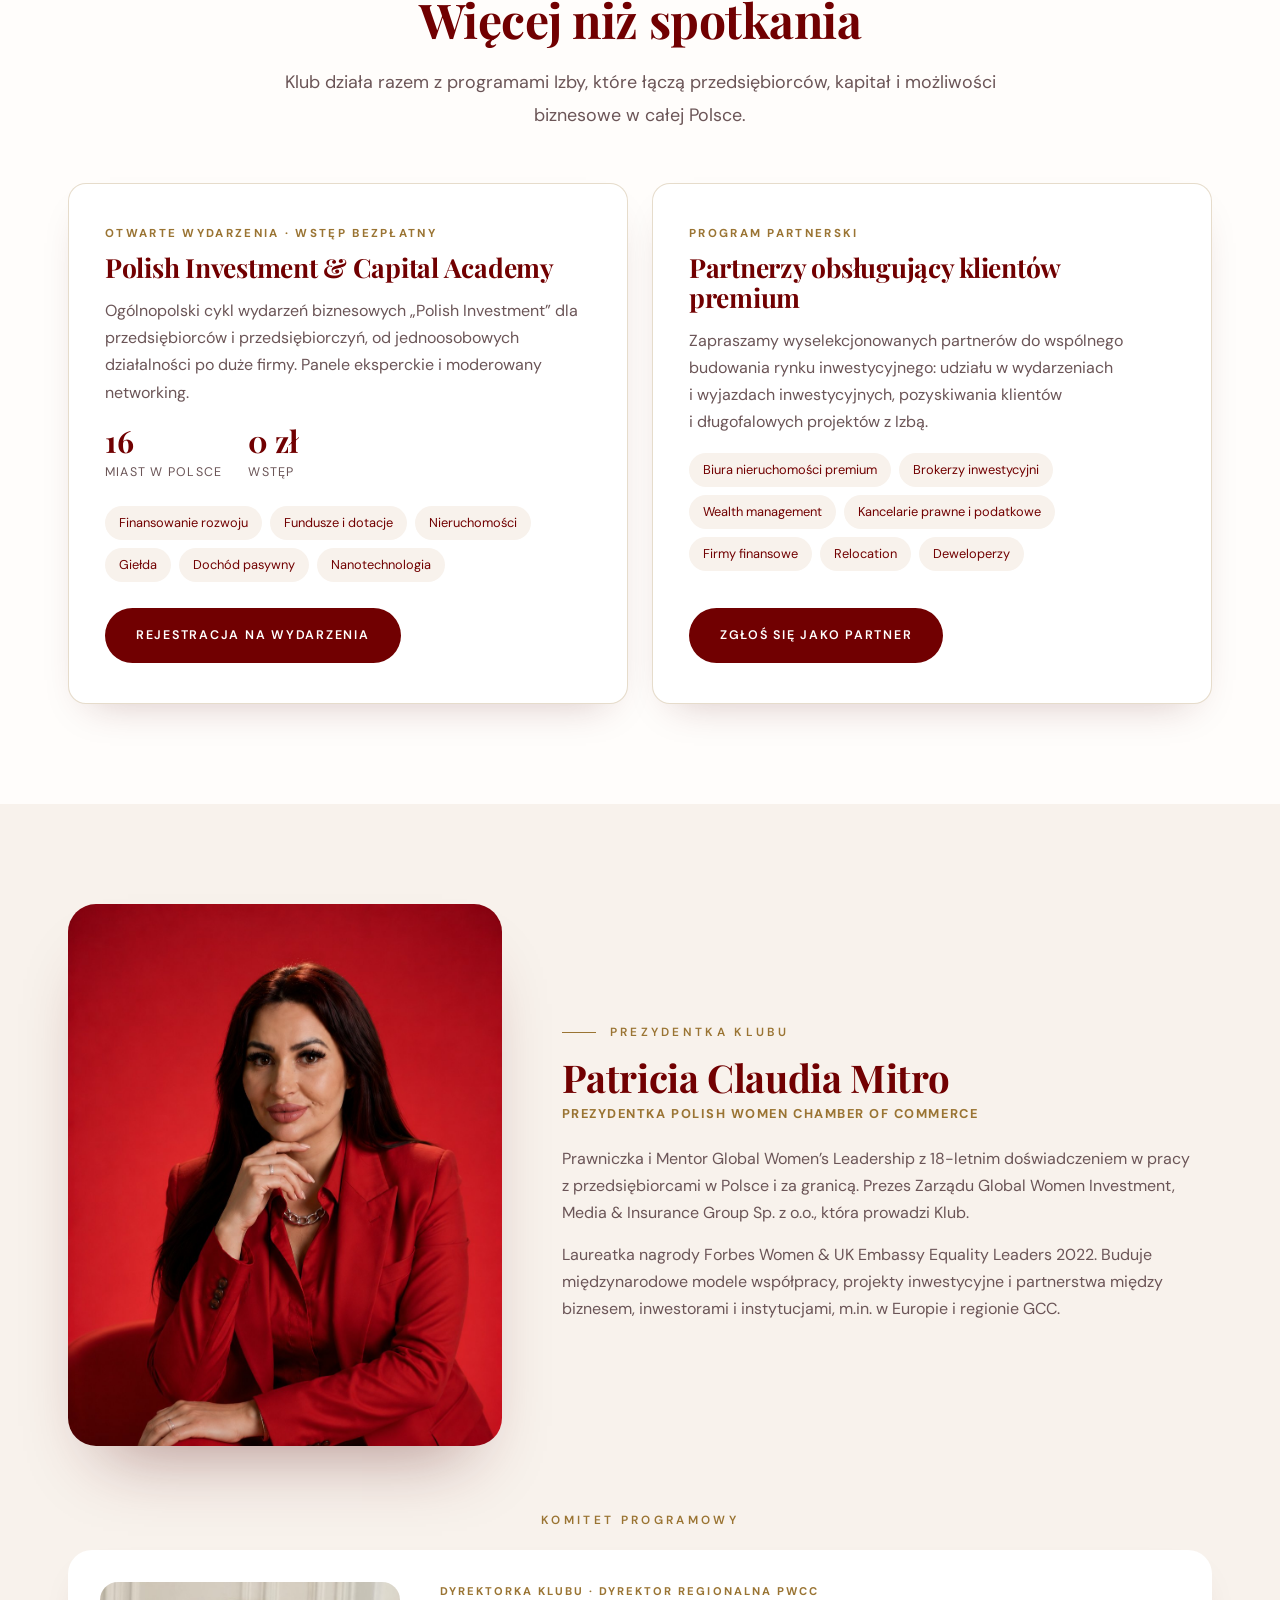
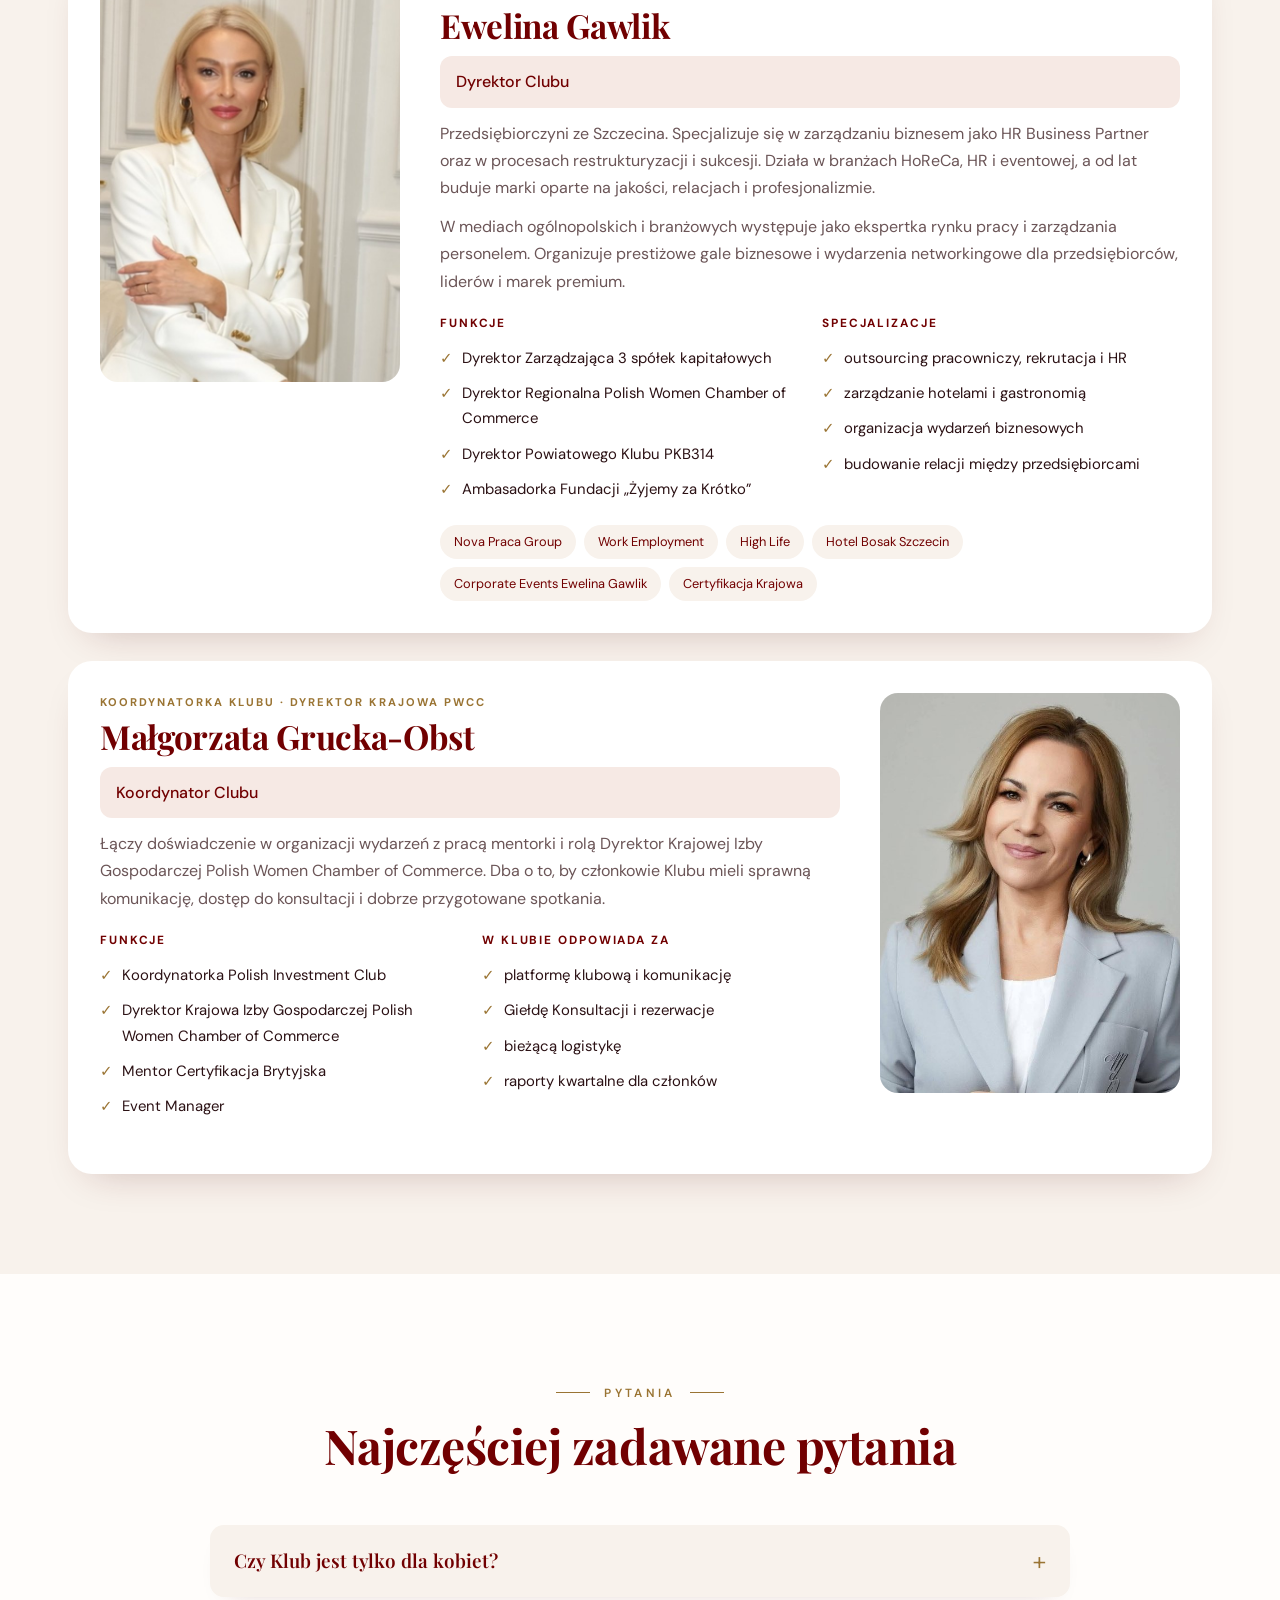
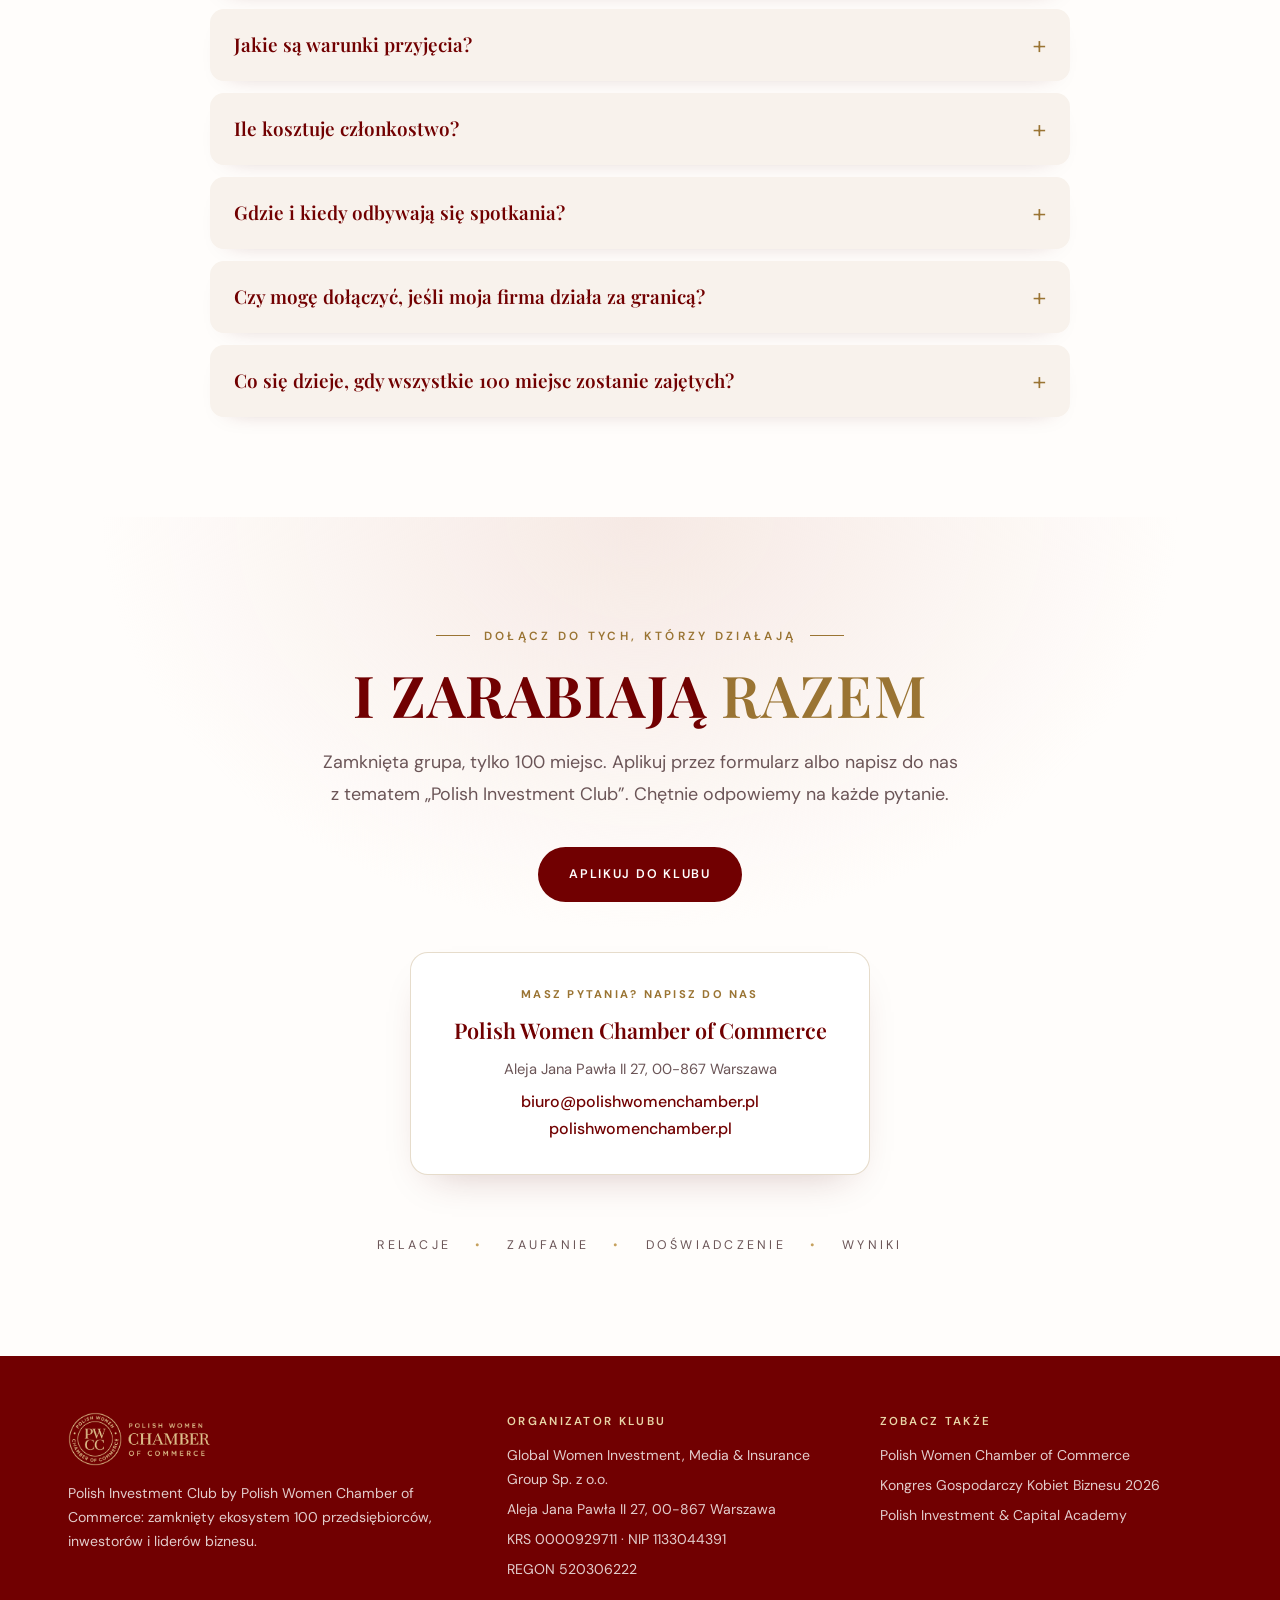
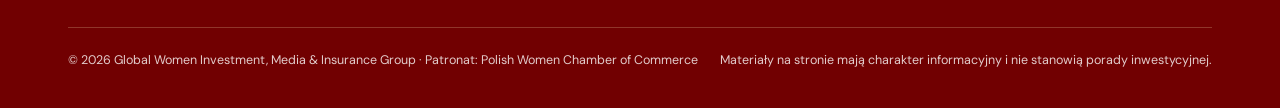
==== commit 5329557a: "Investment Club: role labels Dyrektor Clubu / Koordynator Clubu Co-Authored-By: Claude Opus 5.5 <nor" ====
--- a/investment-club/index.html
+++ b/investment-club/index.html
@@ -707,7 +707,7 @@
         <div>
           <div class="r">Dyrektorka Klubu · Dyrektor Regionalna PWCC</div>
           <h3>Ewelina Gawlik</h3>
-          <p class="inclub">W&nbsp;Klubie odpowiada za organizację 12 spotkań w&nbsp;Warszawie: logistykę, scenariusze i&nbsp;oprawę każdego spotkania.</p>
+          <p class="inclub">Dyrektor Clubu</p>
           <p>Przedsiębiorczyni ze Szczecina. Specjalizuje się w&nbsp;zarządzaniu biznesem jako HR Business Partner oraz w&nbsp;procesach restrukturyzacji i&nbsp;sukcesji. Działa w&nbsp;branżach HoReCa, HR i&nbsp;eventowej, a&nbsp;od lat buduje marki oparte na jakości, relacjach i&nbsp;profesjonalizmie.</p>
           <p>W&nbsp;mediach ogólnopolskich i&nbsp;branżowych występuje jako ekspertka rynku pracy i&nbsp;zarządzania personelem. Organizuje prestiżowe gale biznesowe i&nbsp;wydarzenia networkingowe dla przedsiębiorców, liderów i&nbsp;marek premium.</p>
           <div class="pcols">
@@ -738,7 +738,7 @@
         <div>
           <div class="r">Koordynatorka Klubu · Dyrektor Krajowa PWCC</div>
           <h3>Małgorzata Grucka-Obst</h3>
-          <p class="inclub">W&nbsp;Klubie koordynuje codzienną pracę: platformę klubową, Giełdę Konsultacji, rezerwacje, bieżącą logistykę oraz kwartalne raporty dla członków.</p>
+          <p class="inclub">Koordynator Clubu</p>
           <p>Łączy doświadczenie w&nbsp;organizacji wydarzeń z&nbsp;pracą mentorki i&nbsp;rolą Dyrektor Krajowej Izby Gospodarczej Polish Women Chamber of Commerce. Dba o&nbsp;to, by członkowie Klubu mieli sprawną komunikację, dostęp do konsultacji i&nbsp;dobrze przygotowane spotkania.</p>
           <div class="pcols">
             <div>
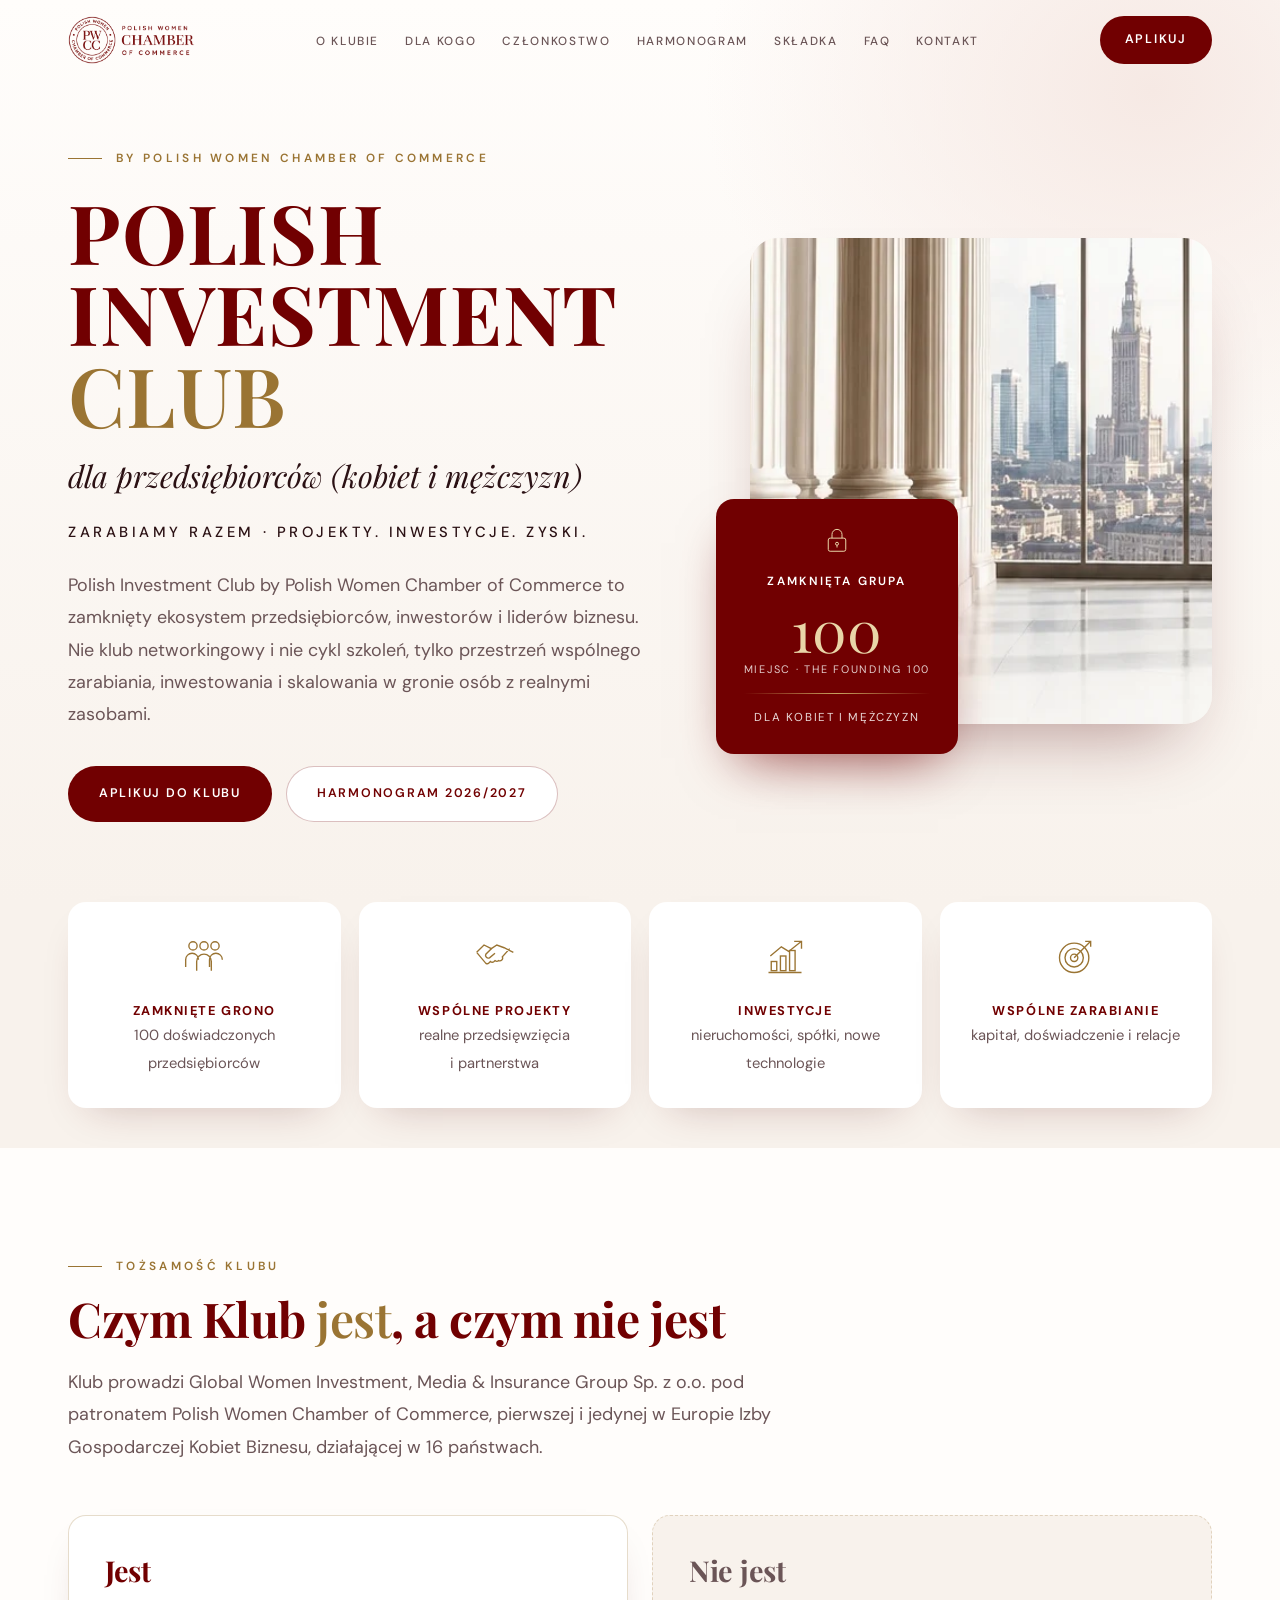
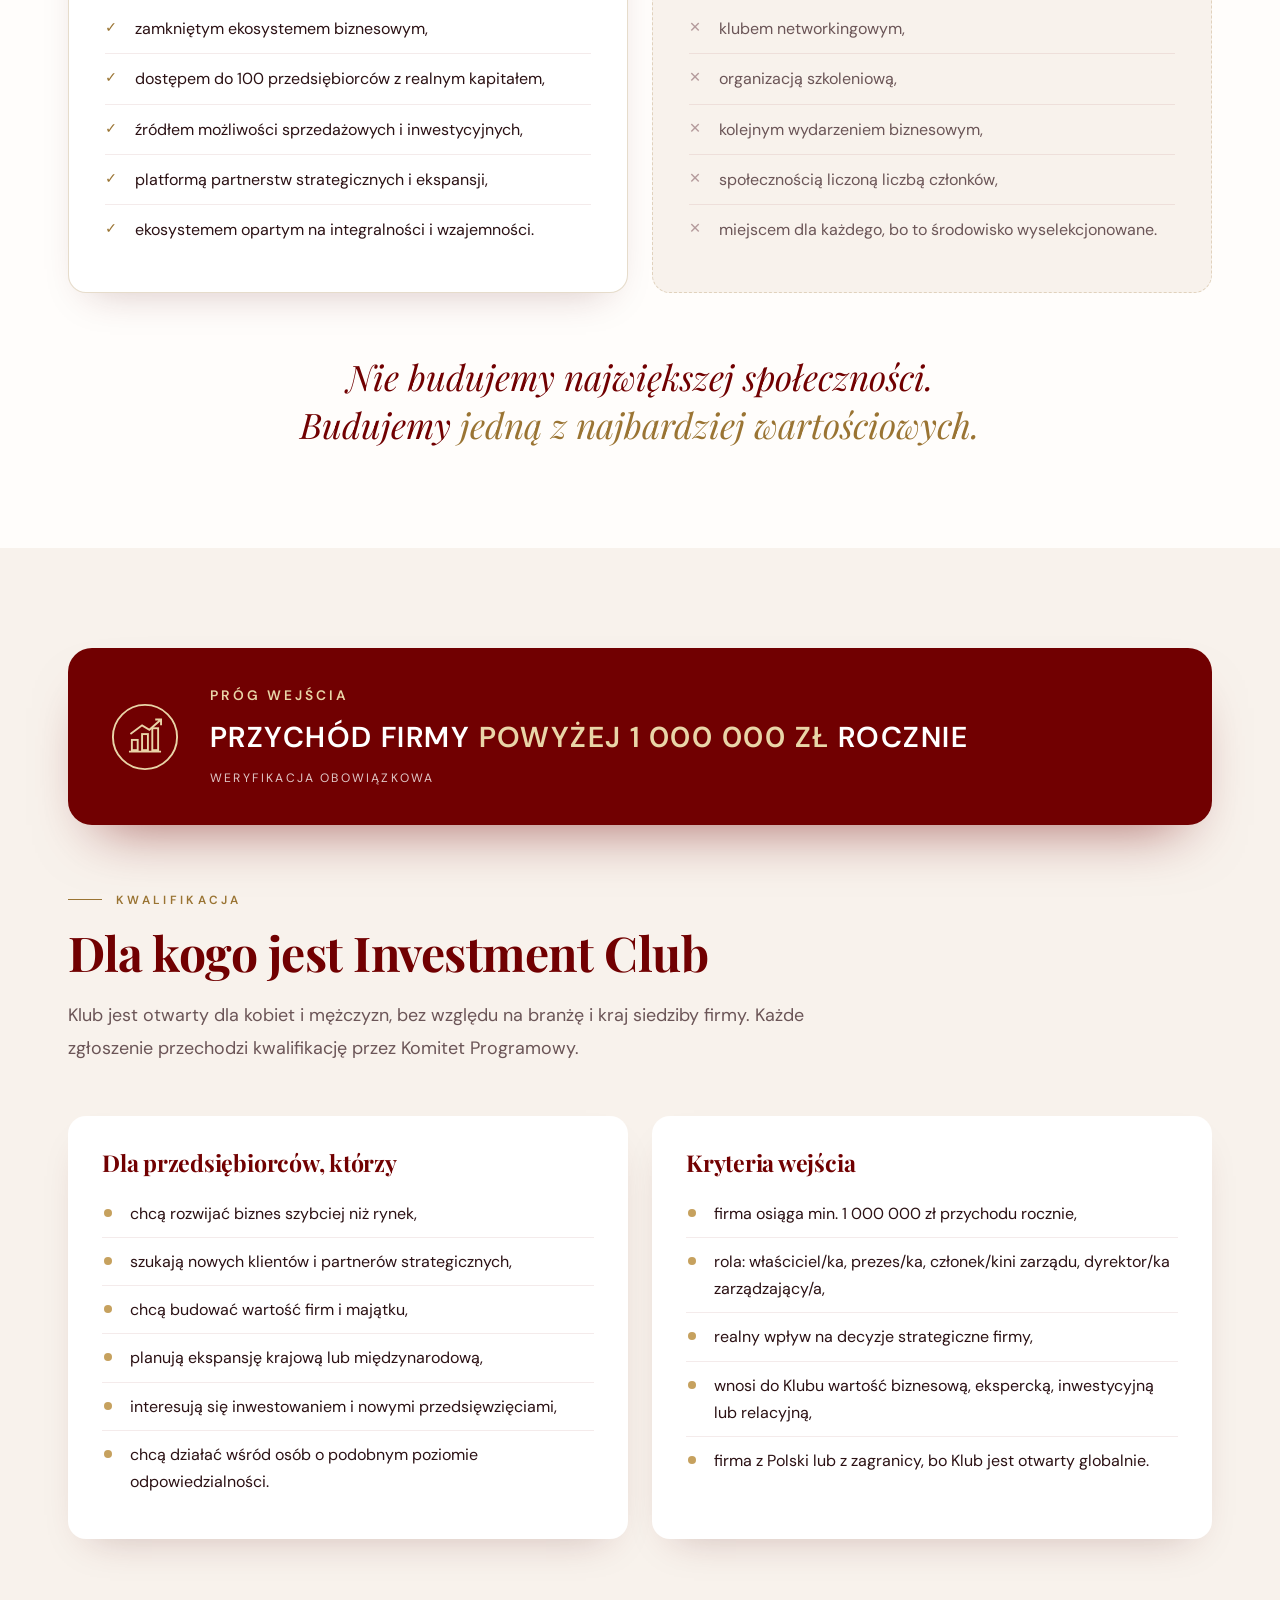
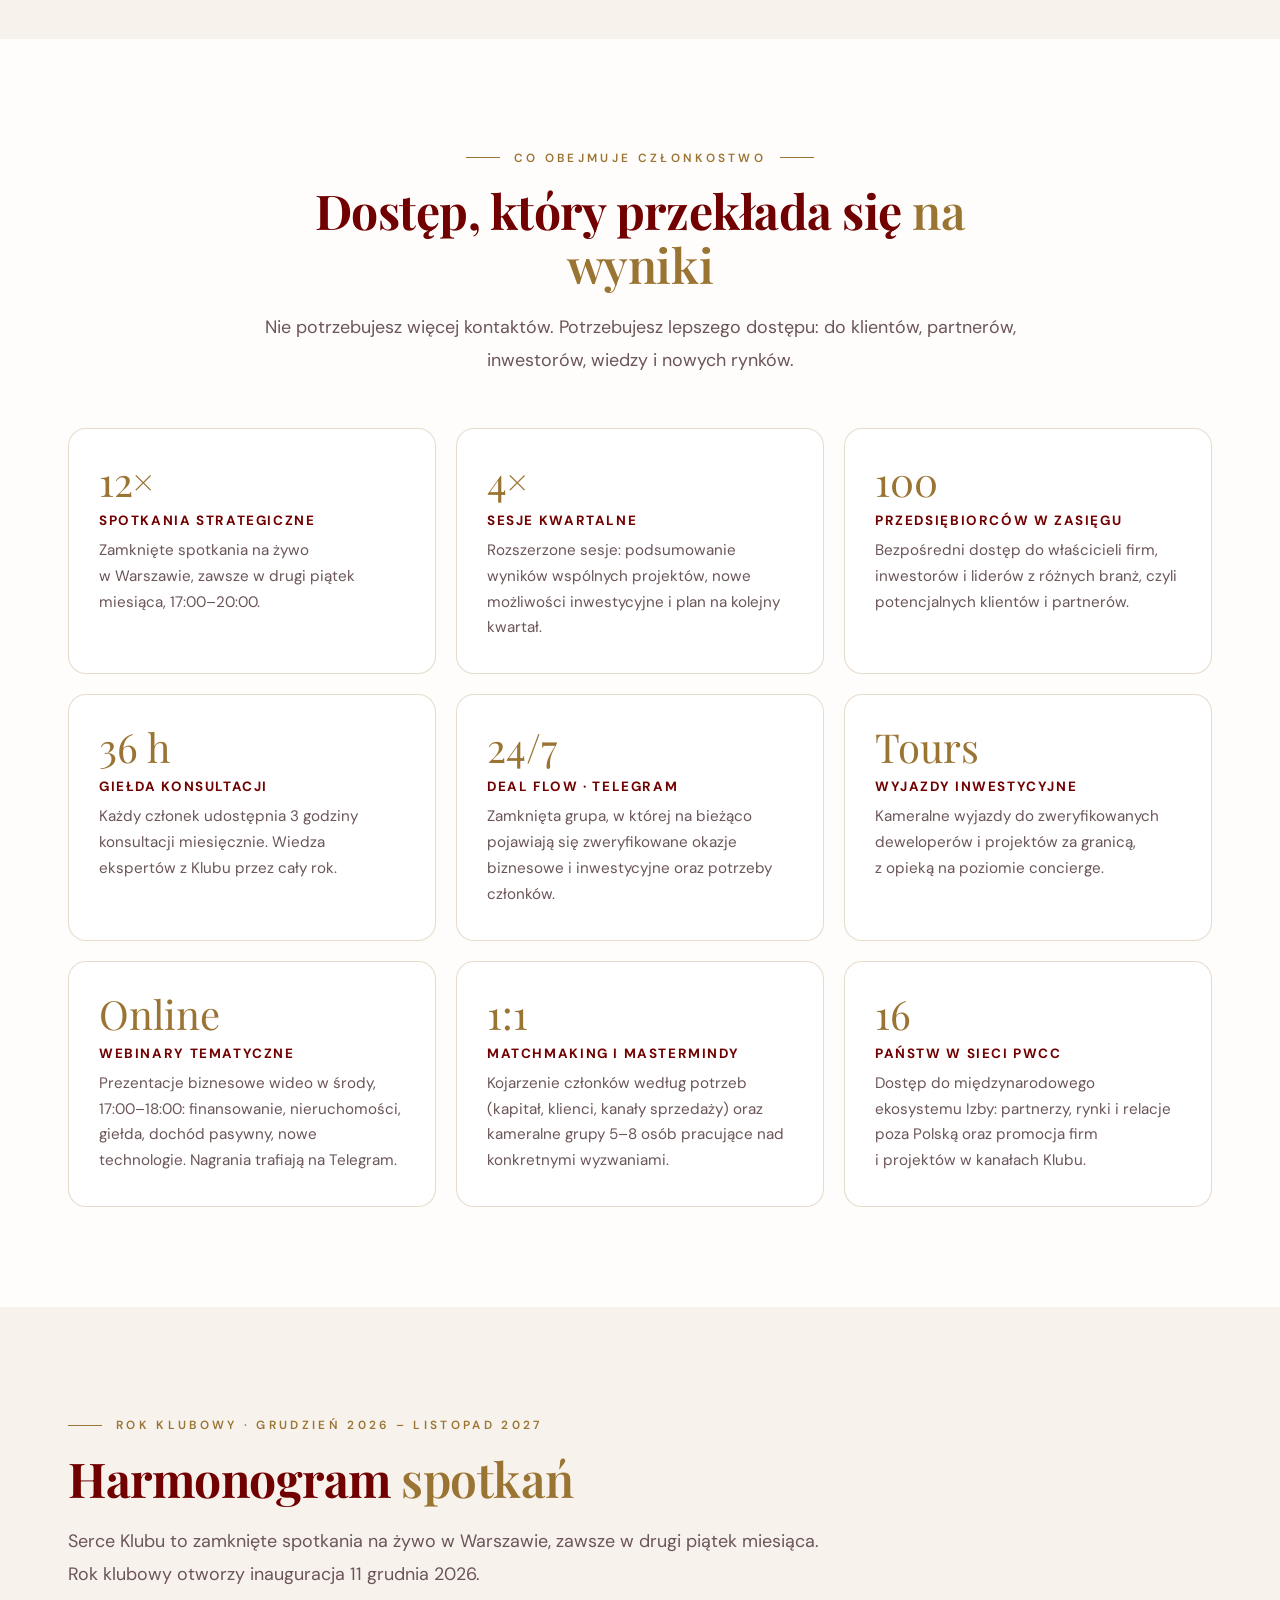
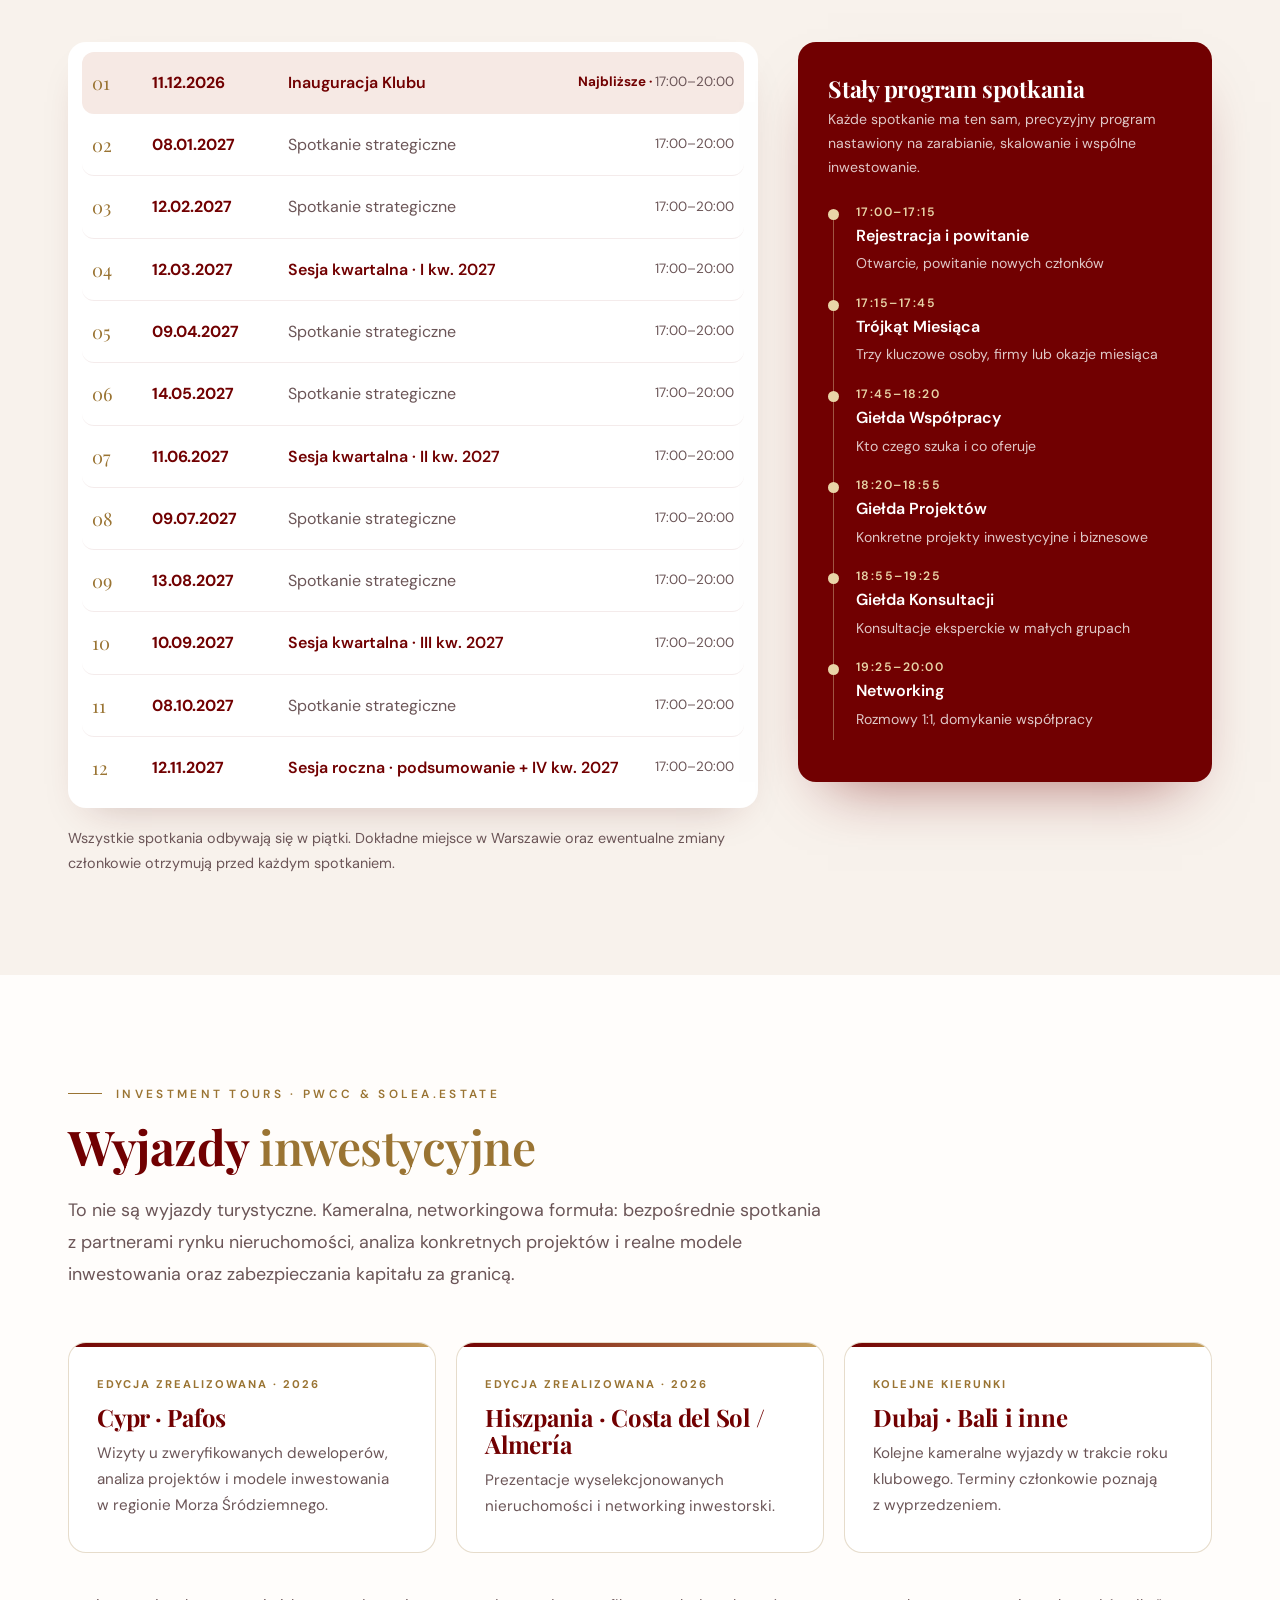
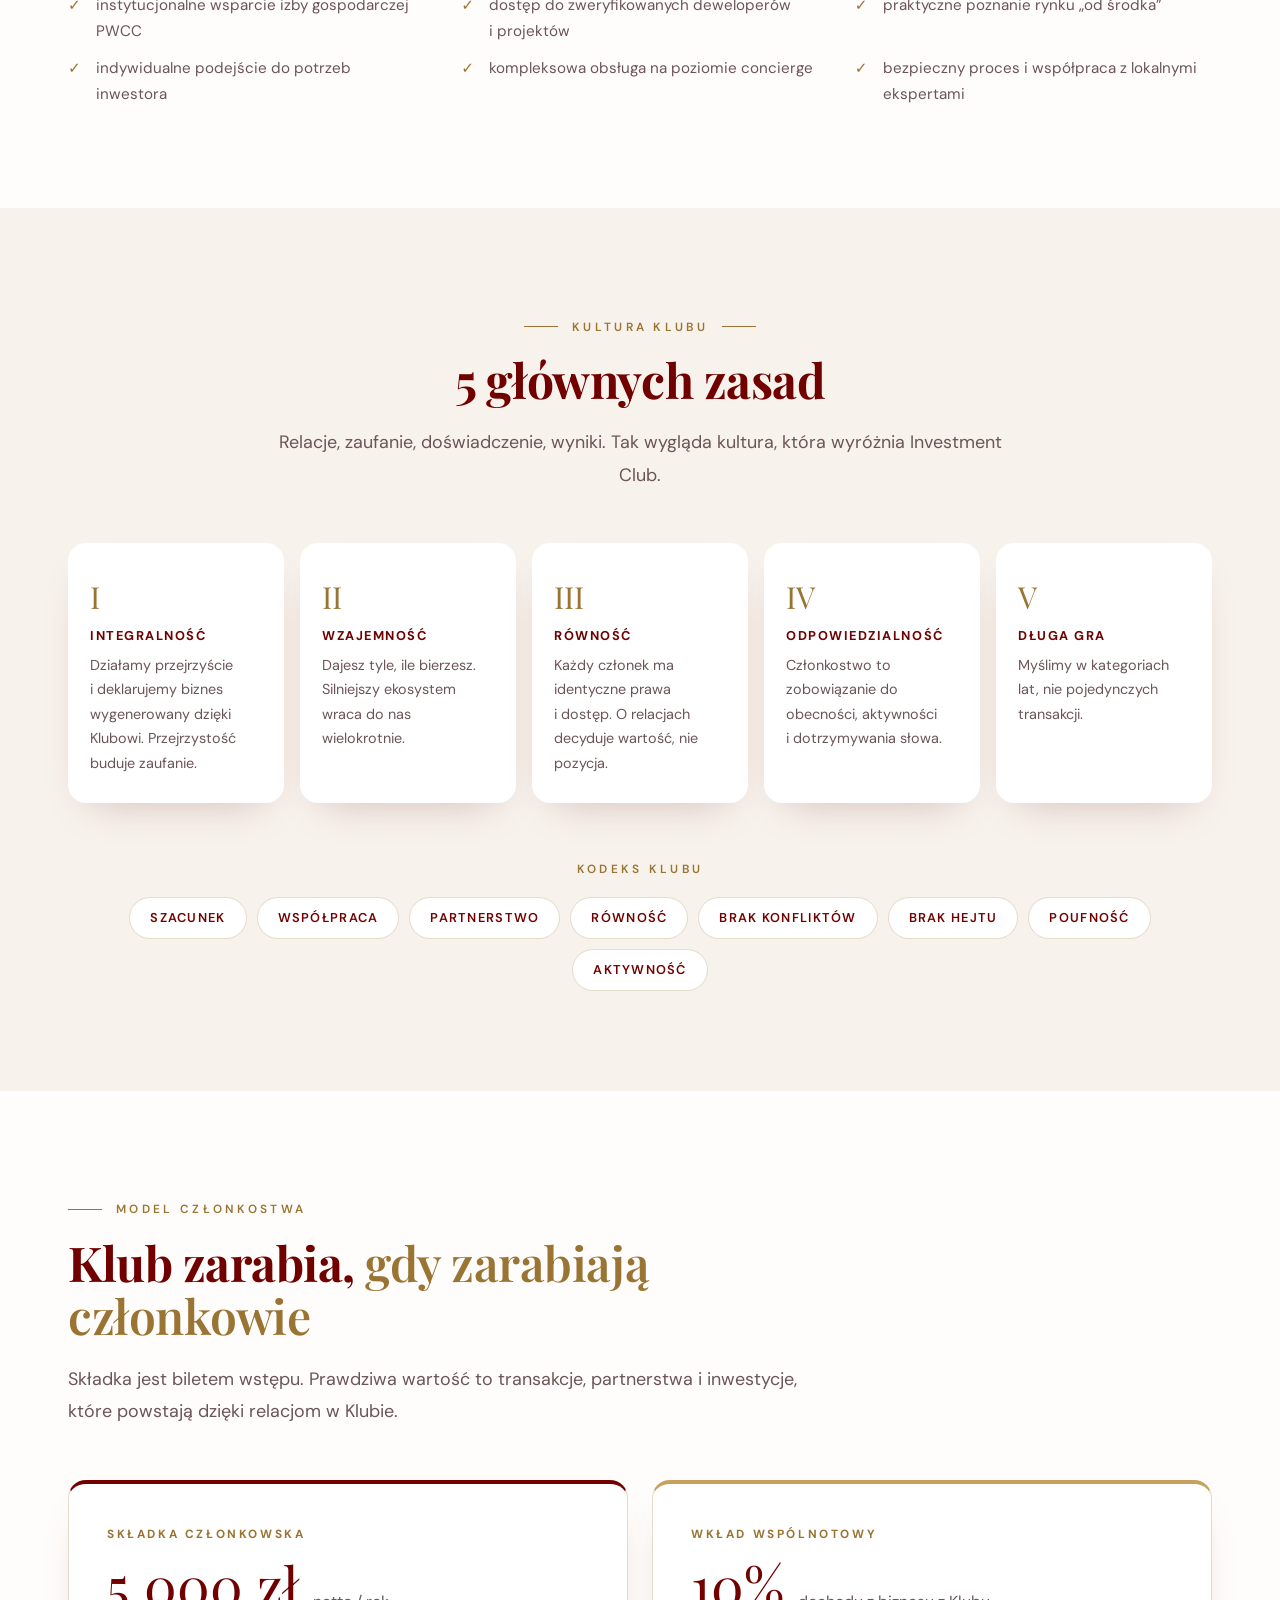
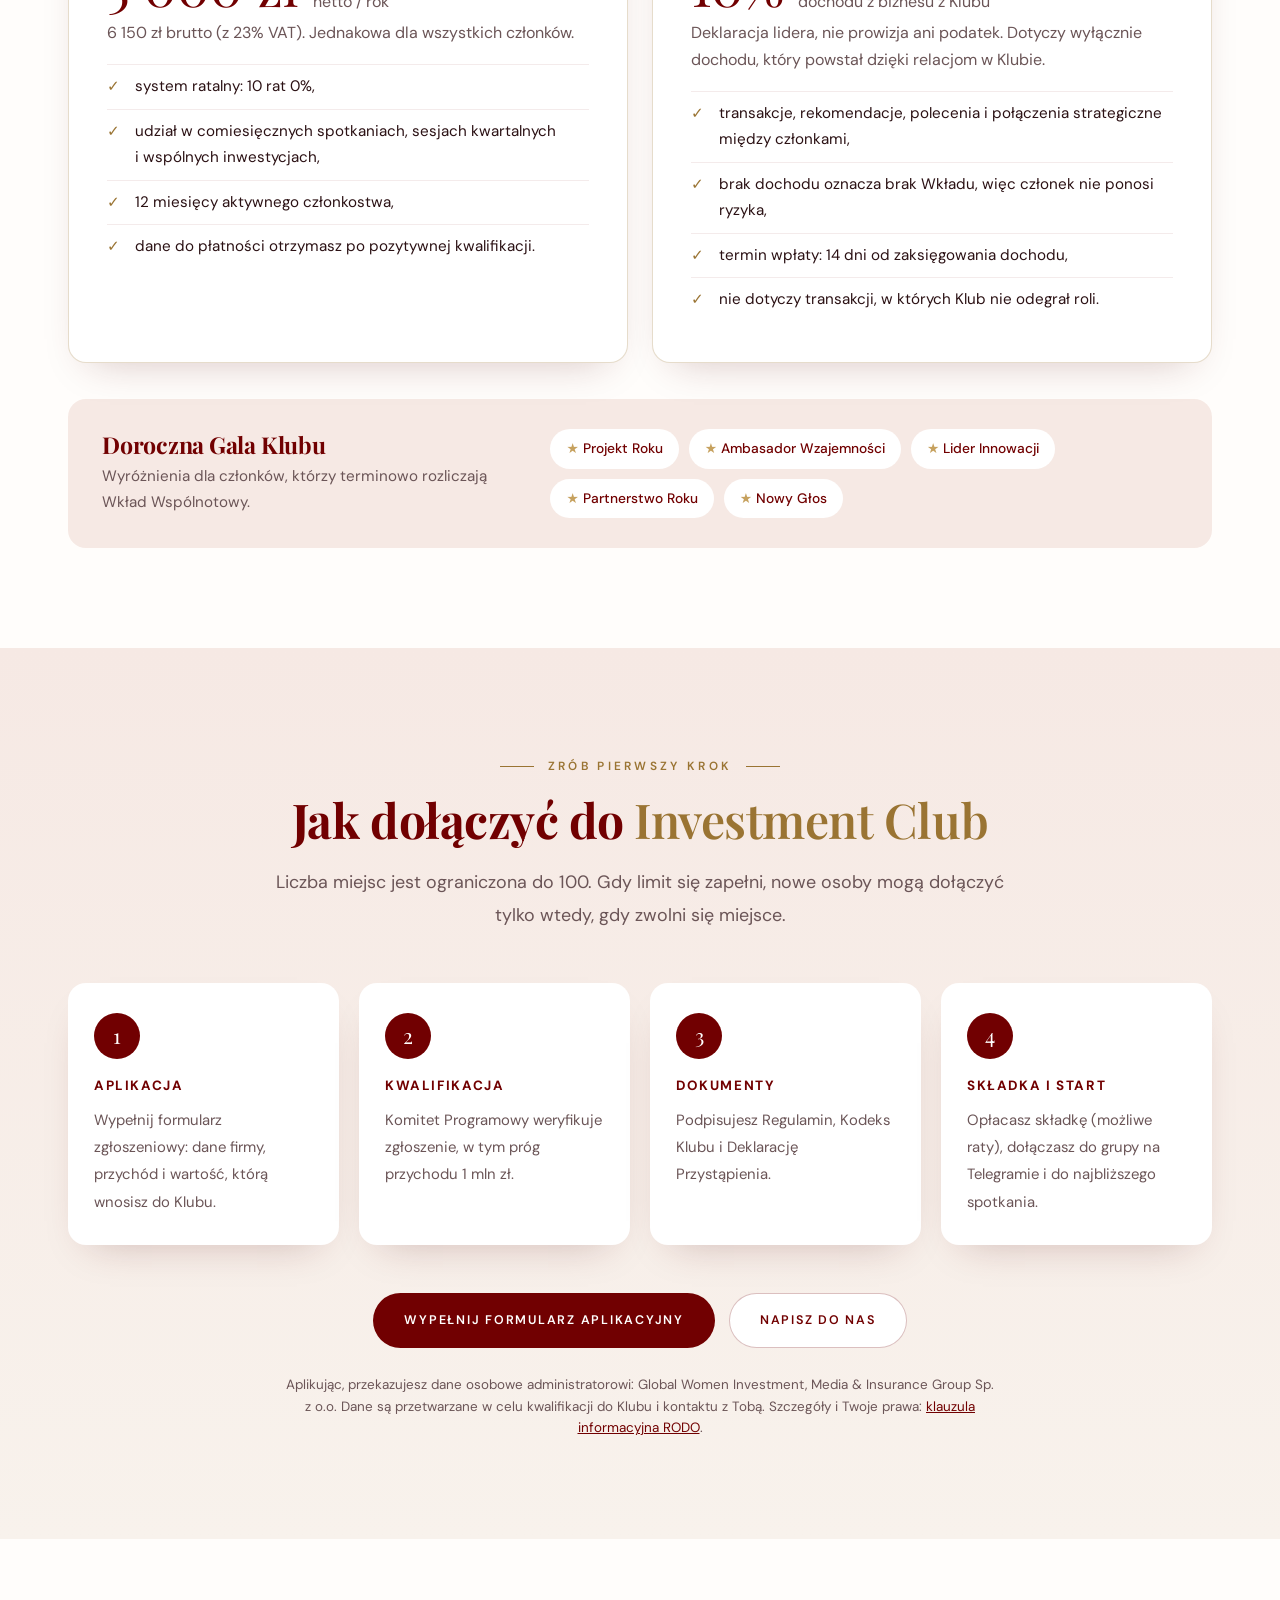
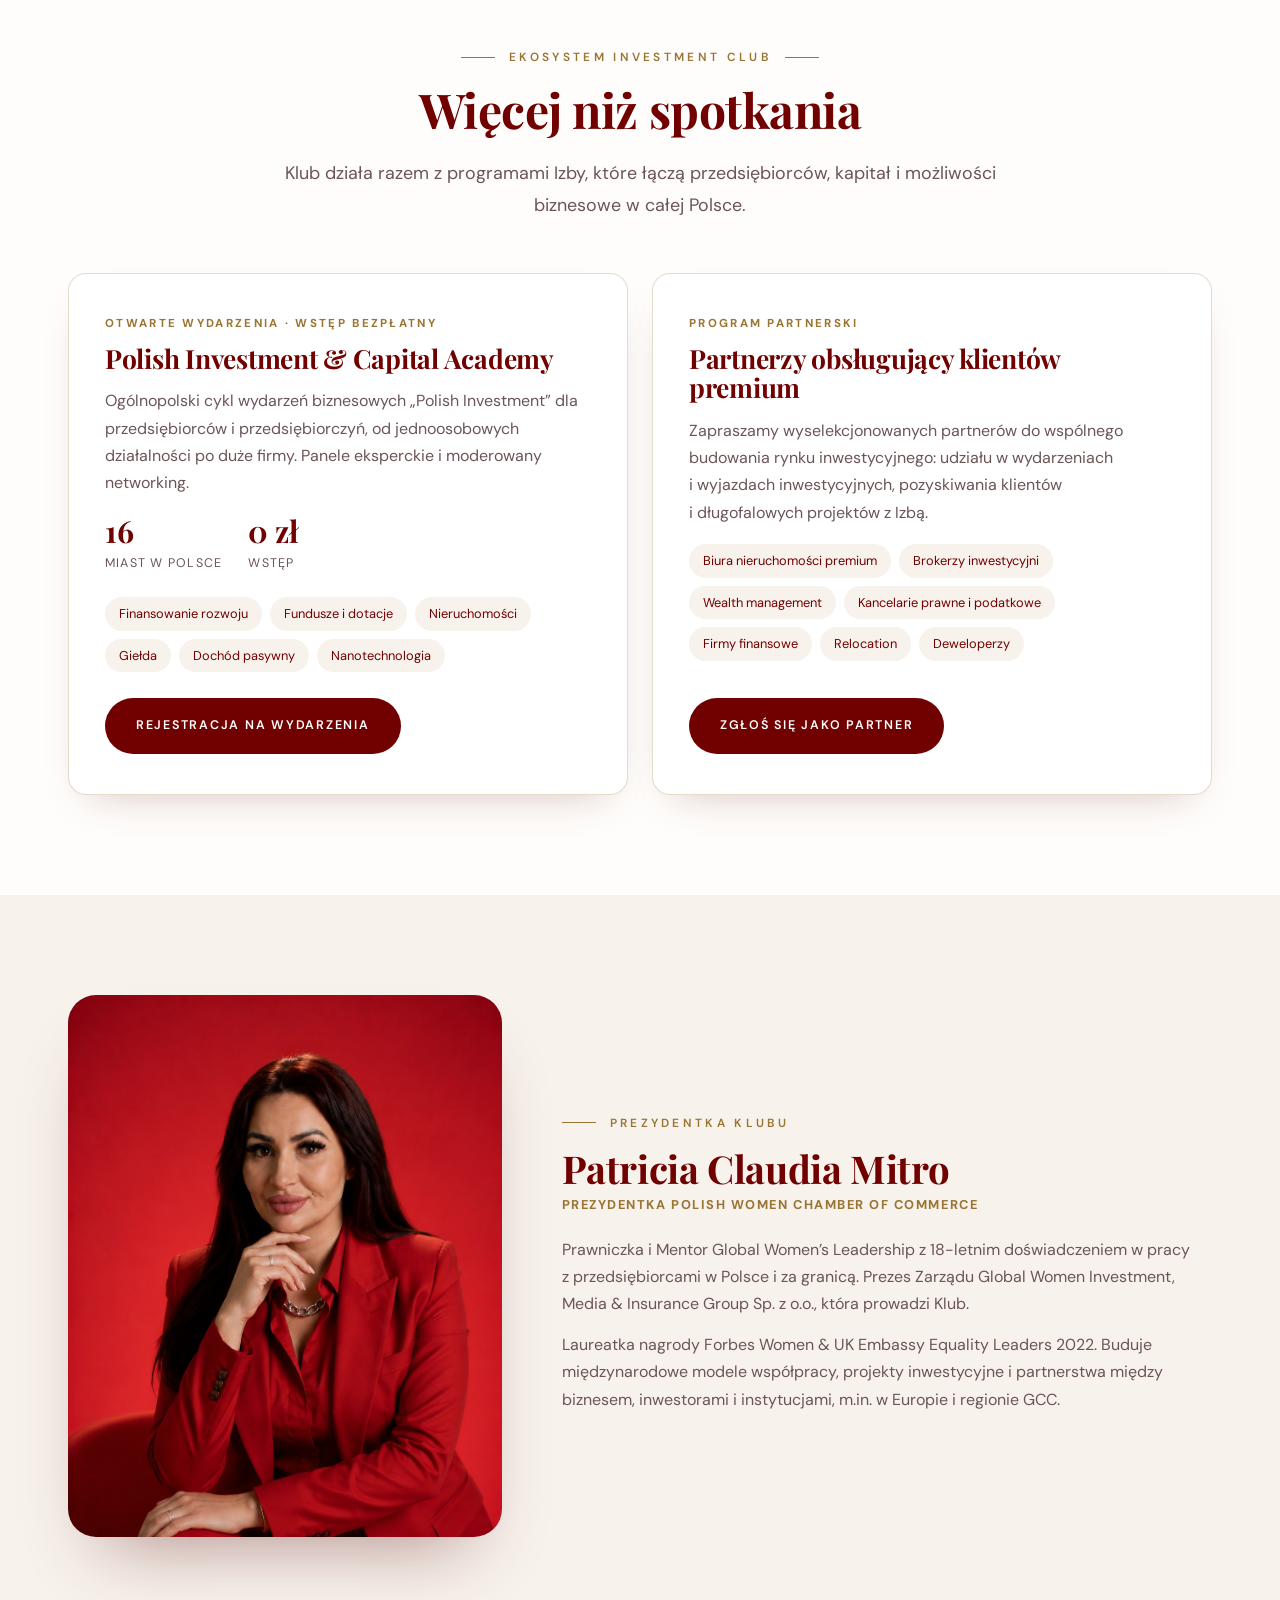
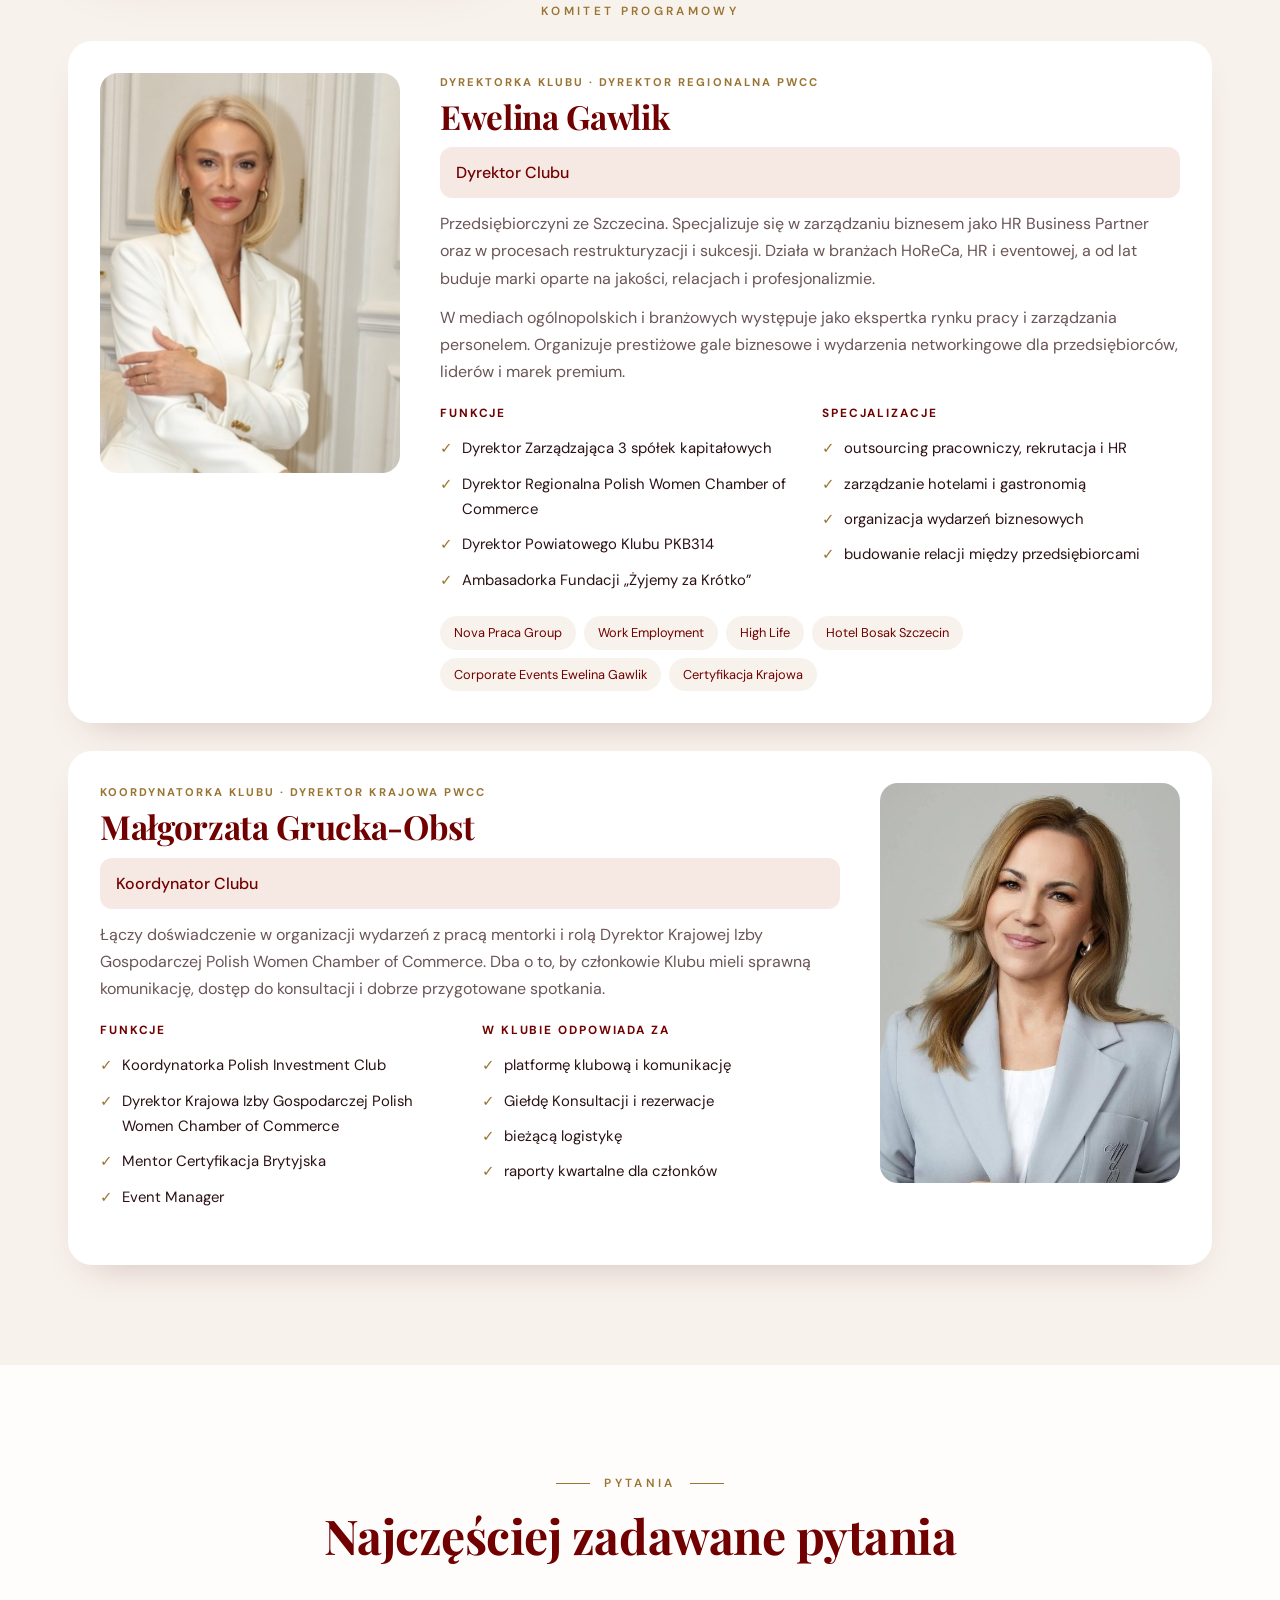
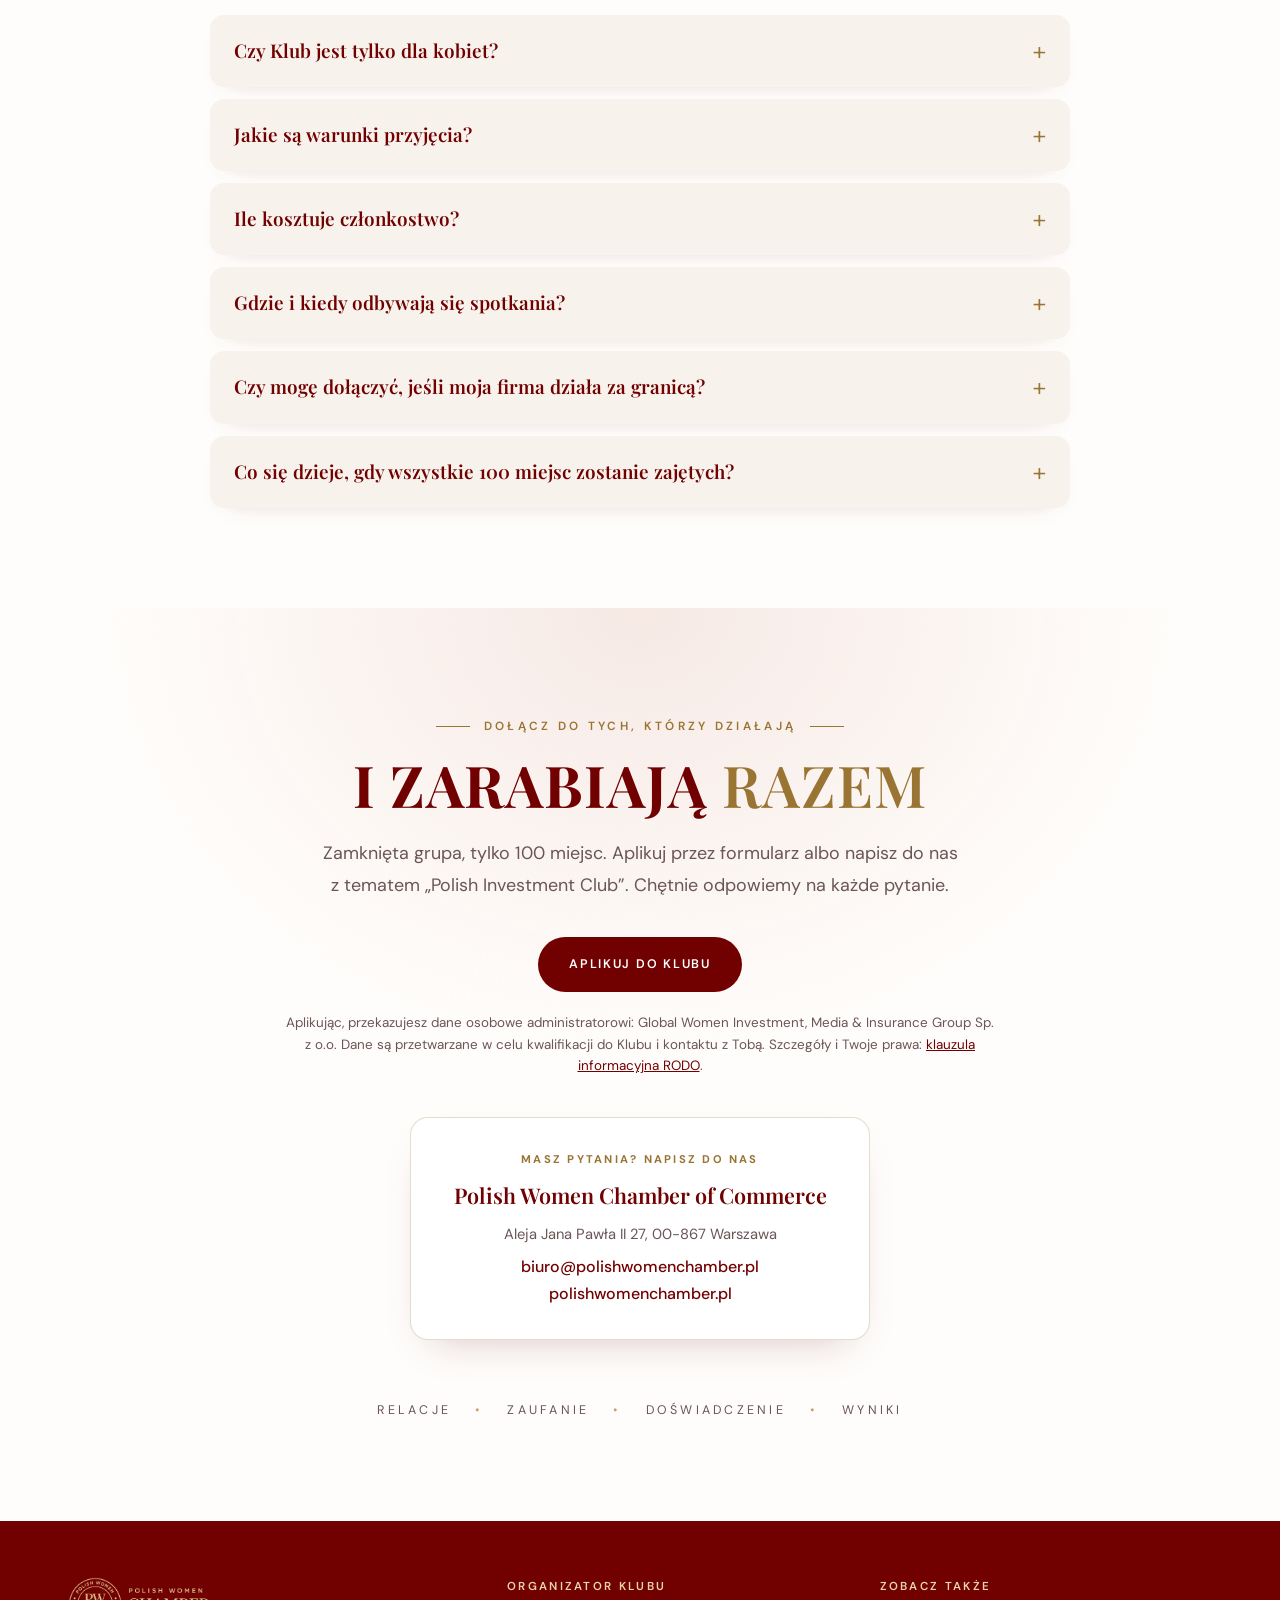
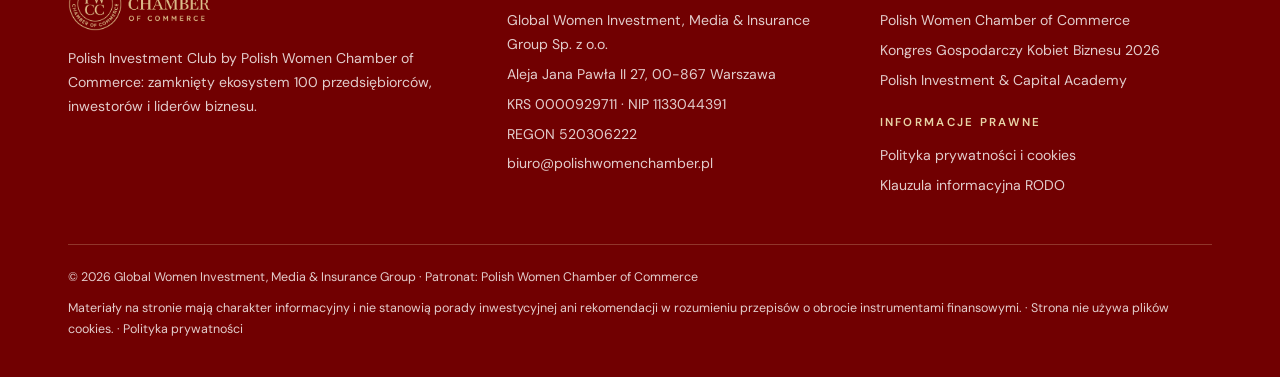
==== commit 9ffbe4a2: "Investment Club: privacy policy, GDPR notice, self-hosted fonts, legal footer Co-Authored-By: Claude" ====
--- a/investment-club/index.html
+++ b/investment-club/index.html
@@ -13,9 +13,7 @@
 <link rel="canonical" href="https://kongresgospodarczypwcc.pl/investment-club/">
 <meta name="theme-color" content="#FCF9F6">
 <link rel="icon" href="../assets/pwcc-emblem.png">
-<link rel="preconnect" href="https://fonts.googleapis.com">
-<link rel="preconnect" href="https://fonts.gstatic.com" crossorigin>
-<link href="https://fonts.googleapis.com/css2?family=Playfair+Display:ital,wght@0,400;0,500;0,600;0,700;1,400;1,500&family=DM+Sans:opsz,wght@9..40,300;9..40,400;9..40,500;9..40,600;9..40,700&display=swap" rel="stylesheet">
+<link rel="stylesheet" href="fonts/fonts.css">
 <style>
 /* =========================================================
    PALETA — jasna wersja: krem, bordo PWCC i złoto
@@ -317,6 +315,8 @@
 .values span+span::before{content:"•";color:var(--gold);margin-right:24px}
 @media (max-width:720px){.values span+span::before{display:none}}
 
+.rodo-note{max-width:720px;margin:26px auto 0;text-align:center;font-size:.84rem;line-height:1.6;color:var(--muted)}
+.rodo-note a{color:var(--bordo);text-decoration:underline}
 /* ---------- STOPKA ---------- */
 footer{background:var(--bordo);padding:56px 0 36px;font-size:.88rem;color:rgba(255,255,255,.8)}
 footer .wrap{display:grid;grid-template-columns:1.2fr 1fr 1fr;gap:40px}
@@ -656,6 +656,7 @@
       <a class="btn btn-gold" href="https://forms.gle/AhZBfNcJv3oTx3bX6" target="_blank" rel="noopener">Wypełnij formularz aplikacyjny</a>
       <a class="btn btn-ghost" href="mailto:biuro@polishwomenchamber.pl?subject=Polish%20Investment%20Club">Napisz do nas</a>
     </div>
+    <p class="rodo-note reveal">Aplikując, przekazujesz dane osobowe administratorowi: Global Women Investment, Media &amp; Insurance Group Sp. z&nbsp;o.o. Dane są przetwarzane w&nbsp;celu kwalifikacji do Klubu i&nbsp;kontaktu z&nbsp;Tobą. Szczegóły i&nbsp;Twoje prawa: <a href="polityka-prywatnosci.html#kandydaci">klauzula informacyjna RODO</a>.</p>
   </div>
 </section>
 
@@ -793,6 +794,7 @@
     <div class="ctas reveal">
       <a class="btn btn-gold" href="https://forms.gle/AhZBfNcJv3oTx3bX6" target="_blank" rel="noopener">Aplikuj do Klubu</a>
     </div>
+    <p class="rodo-note" style="margin-top:-30px;margin-bottom:40px">Aplikując, przekazujesz dane osobowe administratorowi: Global Women Investment, Media &amp; Insurance Group Sp. z&nbsp;o.o. Dane są przetwarzane w&nbsp;celu kwalifikacji do Klubu i&nbsp;kontaktu z&nbsp;Tobą. Szczegóły i&nbsp;Twoje prawa: <a href="polityka-prywatnosci.html#kandydaci">klauzula informacyjna RODO</a>.</p>
     <div class="cards2 reveal">
       <div>
         <div class="k">Masz pytania? Napisz do nas</div>
@@ -820,6 +822,7 @@
         <li>Aleja Jana Pawła II 27, 00-867 Warszawa</li>
         <li>KRS 0000929711 · NIP 1133044391</li>
         <li>REGON 520306222</li>
+        <li><a href="mailto:biuro@polishwomenchamber.pl">biuro@polishwomenchamber.pl</a></li>
       </ul>
     </div>
     <div>
@@ -829,10 +832,15 @@
         <li><a href="../">Kongres Gospodarczy Kobiet Biznesu 2026</a></li>
         <li><a href="https://calendly.com/polishwomenchamber" target="_blank" rel="noopener">Polish Investment &amp; Capital Academy</a></li>
       </ul>
+      <h4 style="margin-top:20px">Informacje prawne</h4>
+      <ul>
+        <li><a href="polityka-prywatnosci.html">Polityka prywatności i&nbsp;cookies</a></li>
+        <li><a href="polityka-prywatnosci.html#kandydaci">Klauzula informacyjna RODO</a></li>
+      </ul>
     </div>
     <div class="legal">
       <span>© <span id="year">2026</span> Global Women Investment, Media &amp; Insurance Group · Patronat: Polish Women Chamber of Commerce</span>
-      <span>Materiały na stronie mają charakter informacyjny i&nbsp;nie stanowią porady inwestycyjnej.</span>
+      <span>Materiały na stronie mają charakter informacyjny i&nbsp;nie stanowią porady inwestycyjnej ani rekomendacji w&nbsp;rozumieniu przepisów o&nbsp;obrocie instrumentami finansowymi. · Strona nie używa plików cookies. · <a href="polityka-prywatnosci.html">Polityka prywatności</a></span>
     </div>
   </div>
 </footer>
--- a/investment-club/fonts/fonts.css
+++ b/investment-club/fonts/fonts.css
@@ -0,0 +1,49 @@
+/* Czcionki hostowane lokalnie (bez połączeń z Google) — Playfair Display i DM Sans, licencja SIL OFL */
+@font-face {
+  font-family: 'DM Sans';
+  font-style: normal;
+  font-weight: 300 700;
+  font-display: swap;
+  src: url(dmsans-normal-latin-ext.woff2) format('woff2');
+  unicode-range: U+0100-02BA, U+02BD-02C5, U+02C7-02CC, U+02CE-02D7, U+02DD-02FF, U+0304, U+0308, U+0329, U+1D00-1DBF, U+1E00-1E9F, U+1EF2-1EFF, U+2020, U+20A0-20AB, U+20AD-20C0, U+2113, U+2C60-2C7F, U+A720-A7FF;
+}
+@font-face {
+  font-family: 'DM Sans';
+  font-style: normal;
+  font-weight: 300 700;
+  font-display: swap;
+  src: url(dmsans-normal-latin.woff2) format('woff2');
+  unicode-range: U+0000-00FF, U+0131, U+0152-0153, U+02BB-02BC, U+02C6, U+02DA, U+02DC, U+0304, U+0308, U+0329, U+2000-206F, U+20AC, U+2122, U+2191, U+2193, U+2212, U+2215, U+FEFF, U+FFFD;
+}
+@font-face {
+  font-family: 'Playfair Display';
+  font-style: italic;
+  font-weight: 400 700;
+  font-display: swap;
+  src: url(playfairdisplay-italic-latin-ext.woff2) format('woff2');
+  unicode-range: U+0100-02BA, U+02BD-02C5, U+02C7-02CC, U+02CE-02D7, U+02DD-02FF, U+0304, U+0308, U+0329, U+1D00-1DBF, U+1E00-1E9F, U+1EF2-1EFF, U+2020, U+20A0-20AB, U+20AD-20C0, U+2113, U+2C60-2C7F, U+A720-A7FF;
+}
+@font-face {
+  font-family: 'Playfair Display';
+  font-style: italic;
+  font-weight: 400 700;
+  font-display: swap;
+  src: url(playfairdisplay-italic-latin.woff2) format('woff2');
+  unicode-range: U+0000-00FF, U+0131, U+0152-0153, U+02BB-02BC, U+02C6, U+02DA, U+02DC, U+0304, U+0308, U+0329, U+2000-206F, U+20AC, U+2122, U+2191, U+2193, U+2212, U+2215, U+FEFF, U+FFFD;
+}
+@font-face {
+  font-family: 'Playfair Display';
+  font-style: normal;
+  font-weight: 400 700;
+  font-display: swap;
+  src: url(playfairdisplay-normal-latin-ext.woff2) format('woff2');
+  unicode-range: U+0100-02BA, U+02BD-02C5, U+02C7-02CC, U+02CE-02D7, U+02DD-02FF, U+0304, U+0308, U+0329, U+1D00-1DBF, U+1E00-1E9F, U+1EF2-1EFF, U+2020, U+20A0-20AB, U+20AD-20C0, U+2113, U+2C60-2C7F, U+A720-A7FF;
+}
+@font-face {
+  font-family: 'Playfair Display';
+  font-style: normal;
+  font-weight: 400 700;
+  font-display: swap;
+  src: url(playfairdisplay-normal-latin.woff2) format('woff2');
+  unicode-range: U+0000-00FF, U+0131, U+0152-0153, U+02BB-02BC, U+02C6, U+02DA, U+02DC, U+0304, U+0308, U+0329, U+2000-206F, U+20AC, U+2122, U+2191, U+2193, U+2212, U+2215, U+FEFF, U+FFFD;
+}
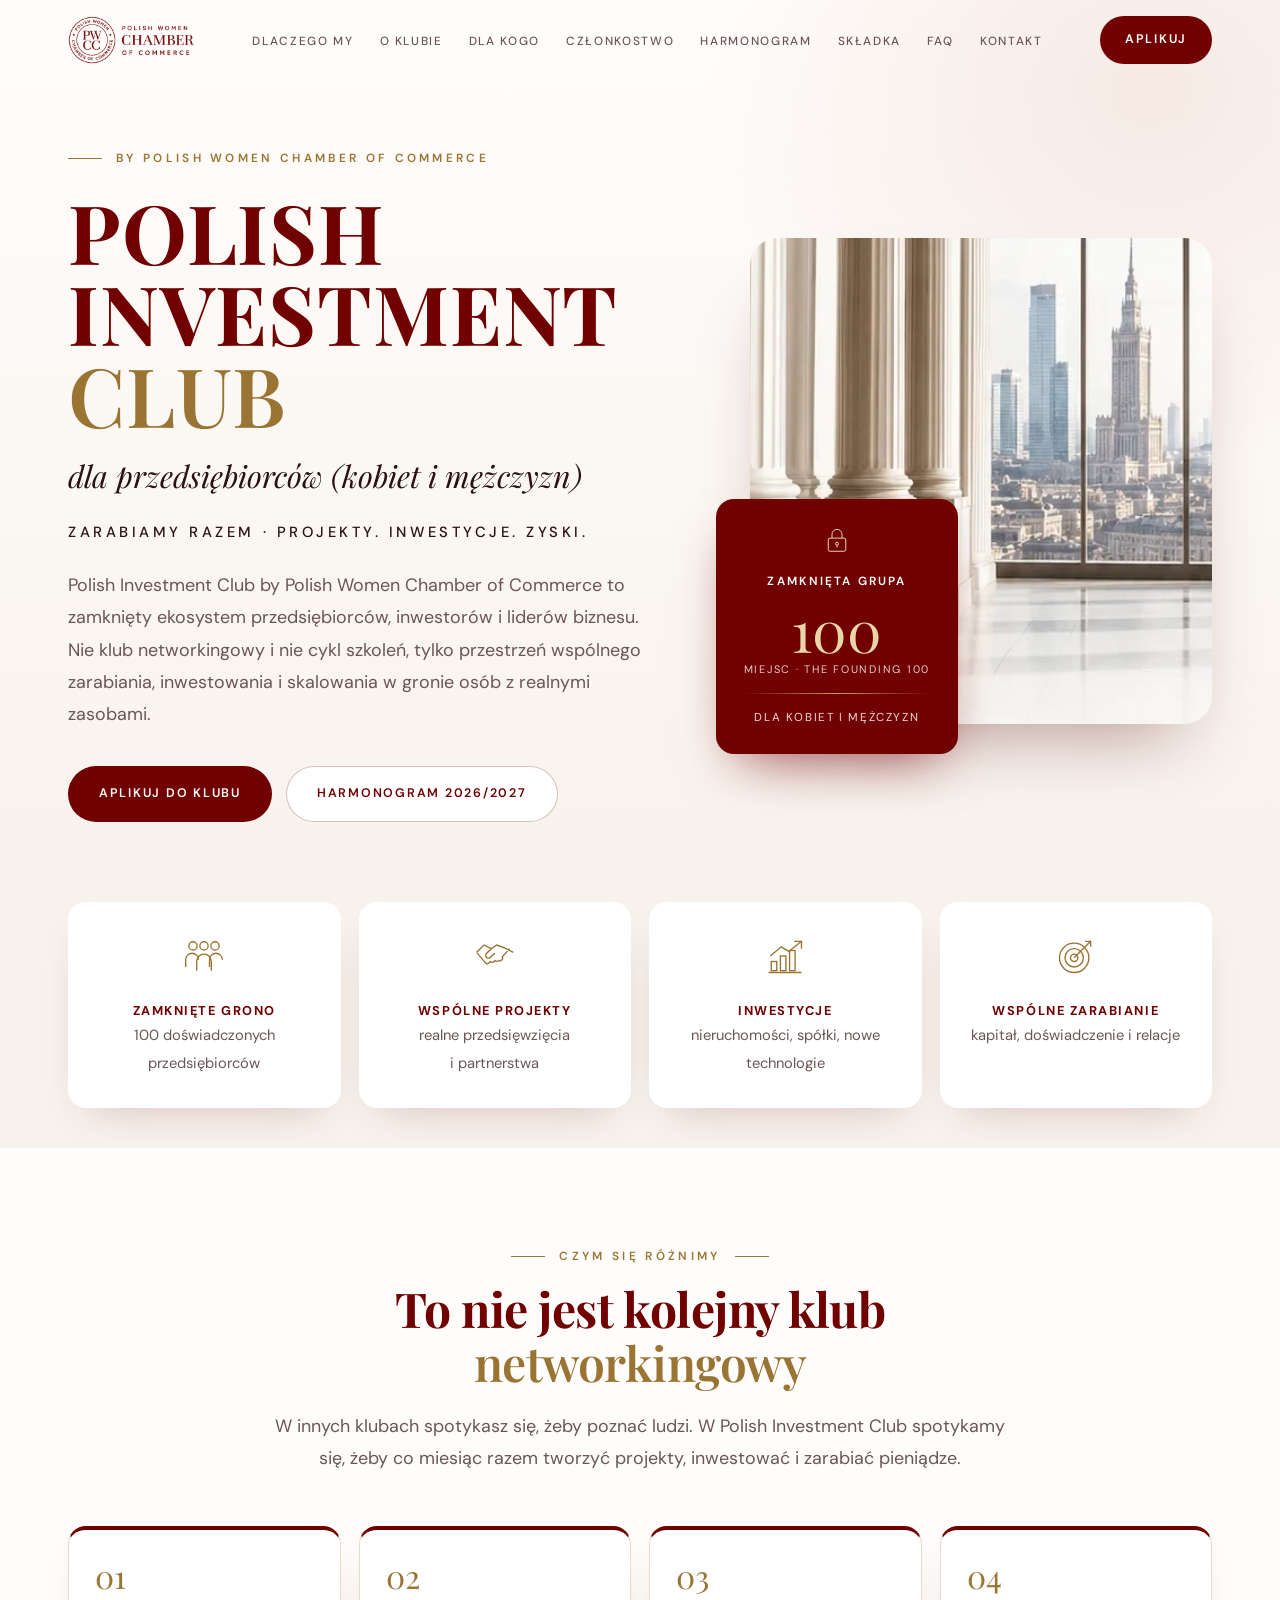
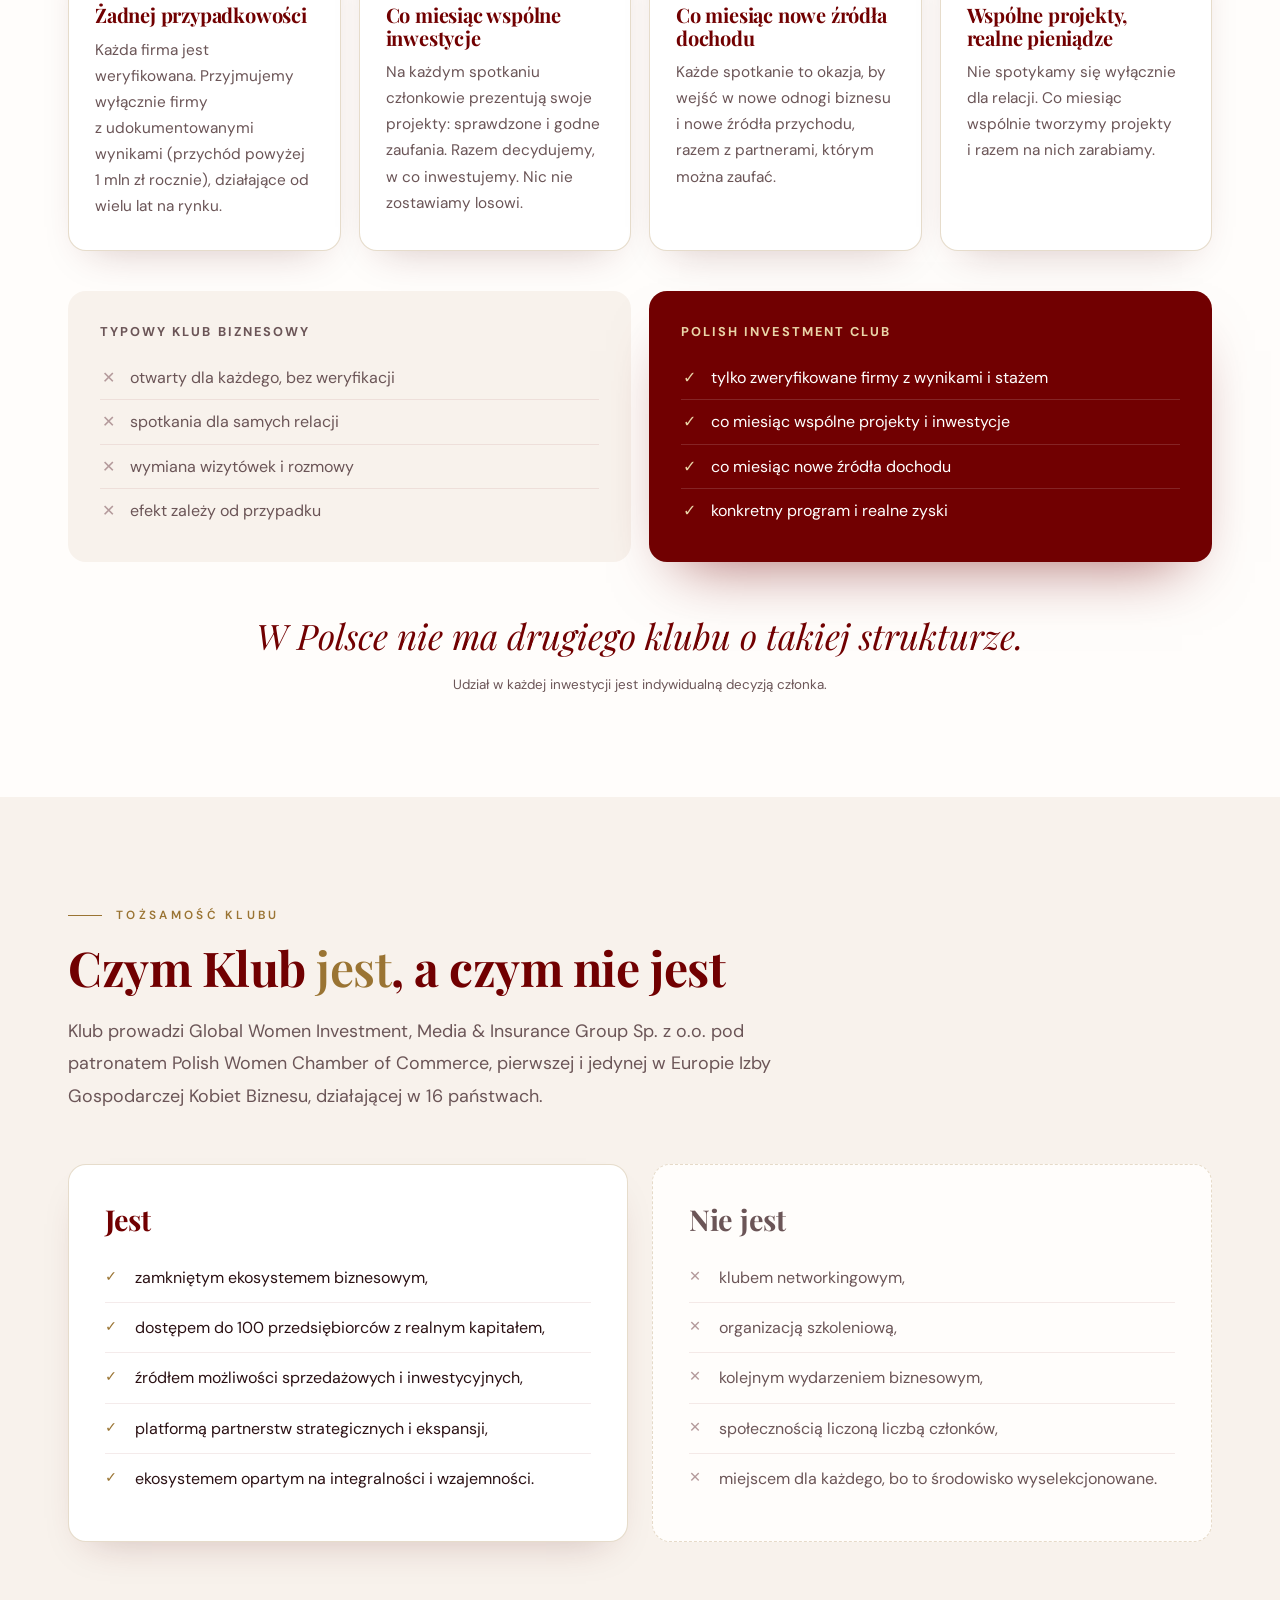
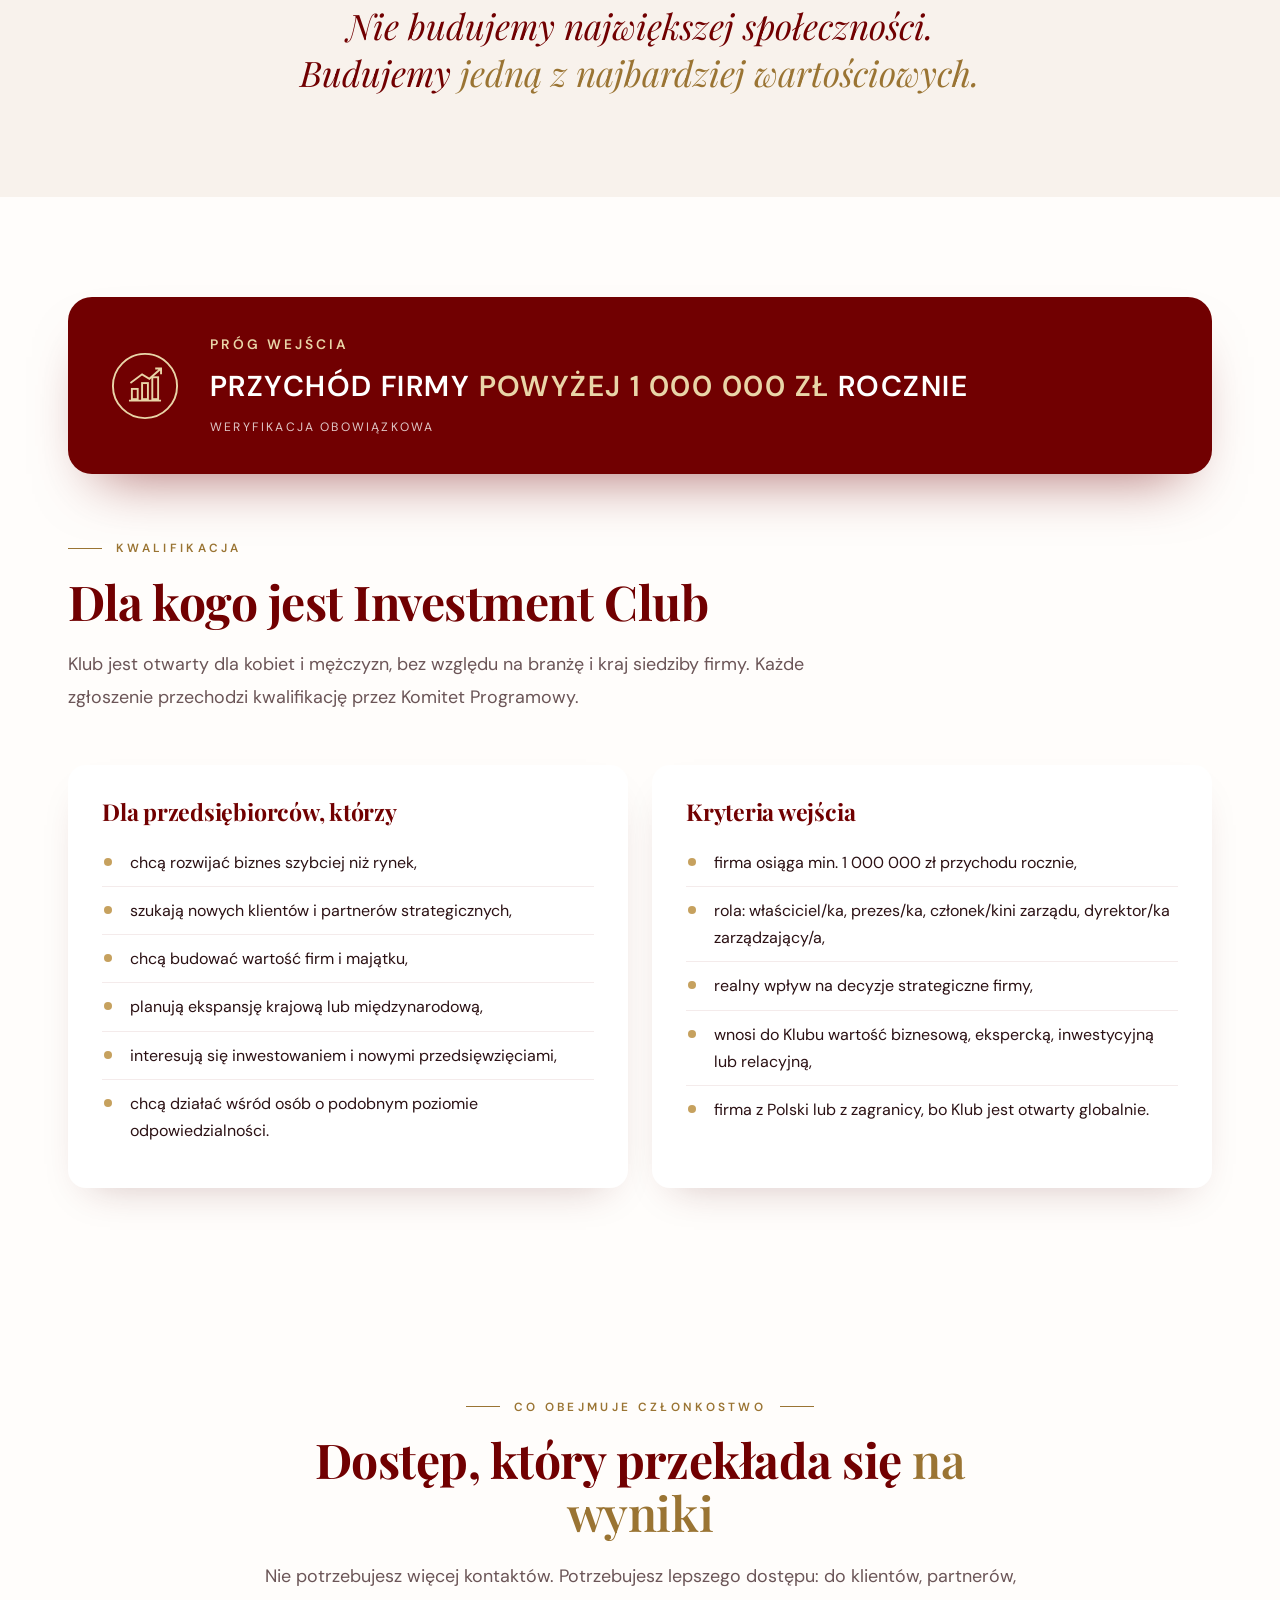
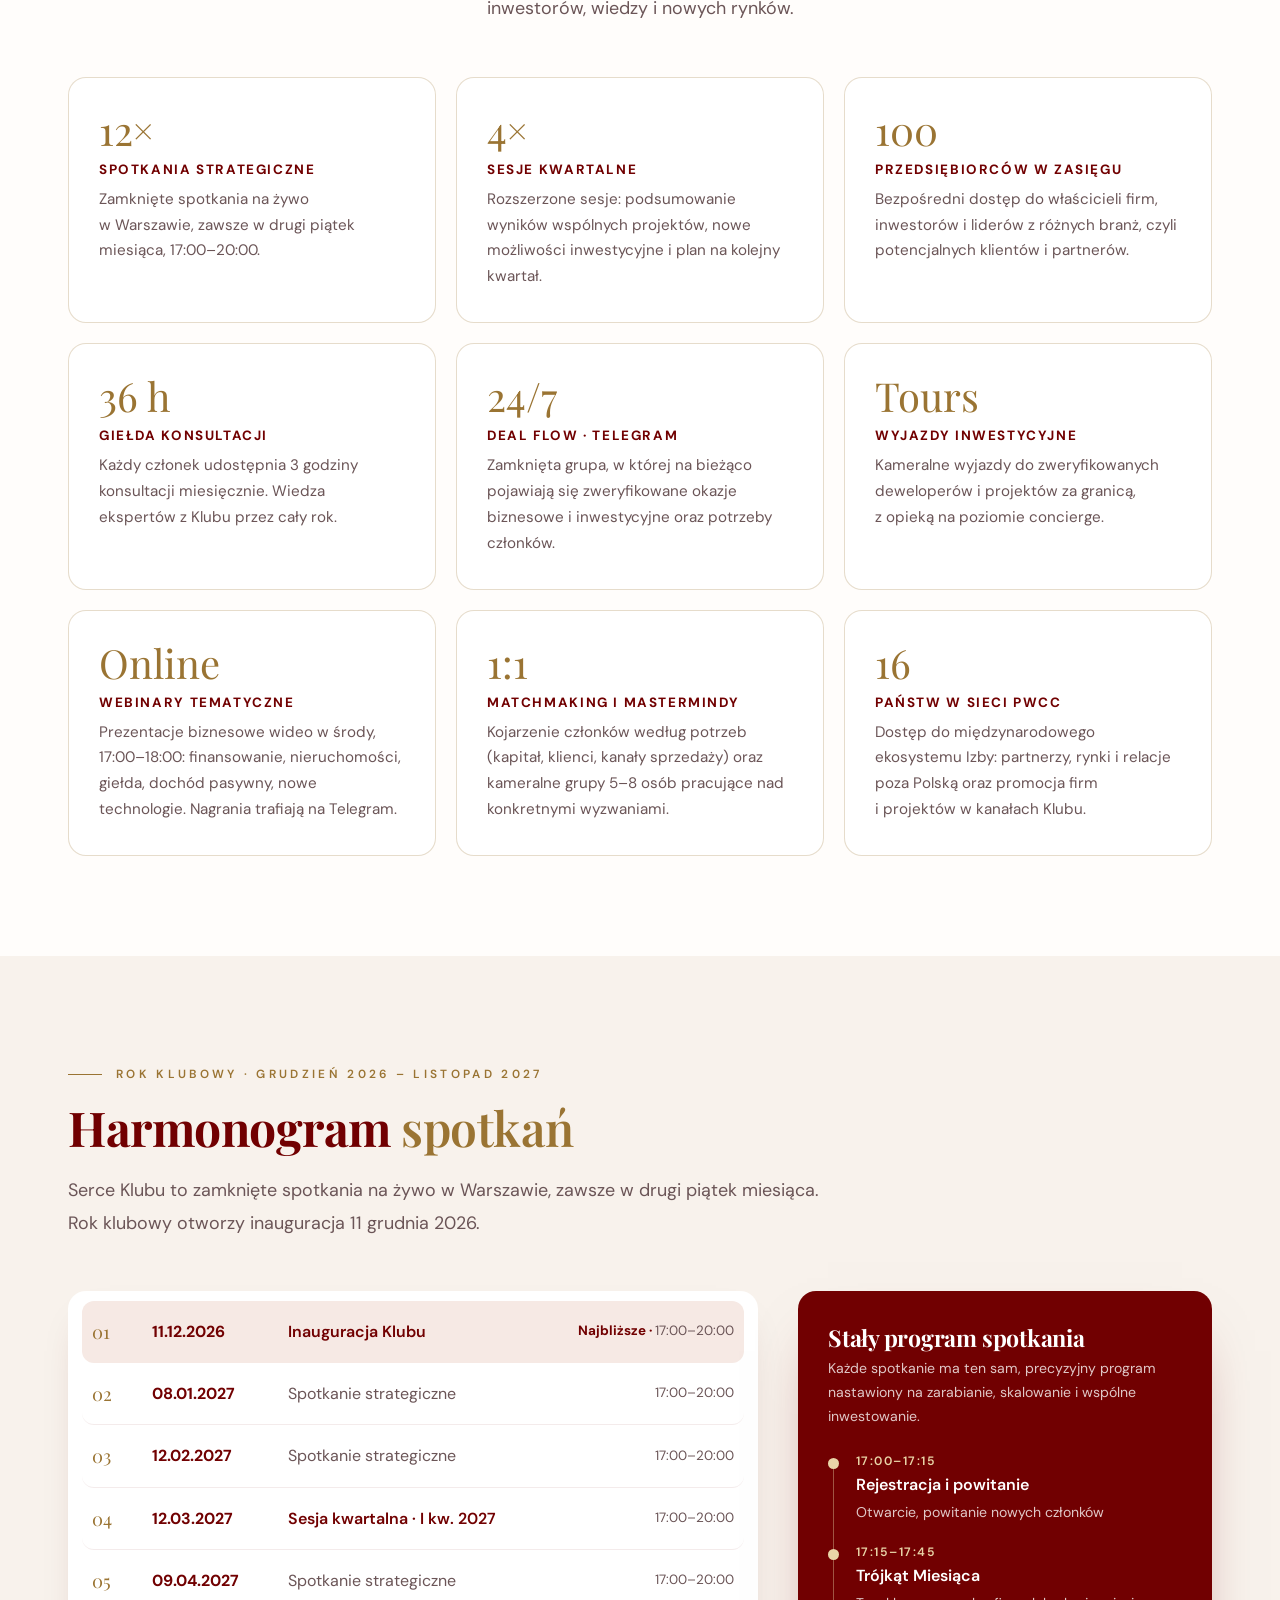
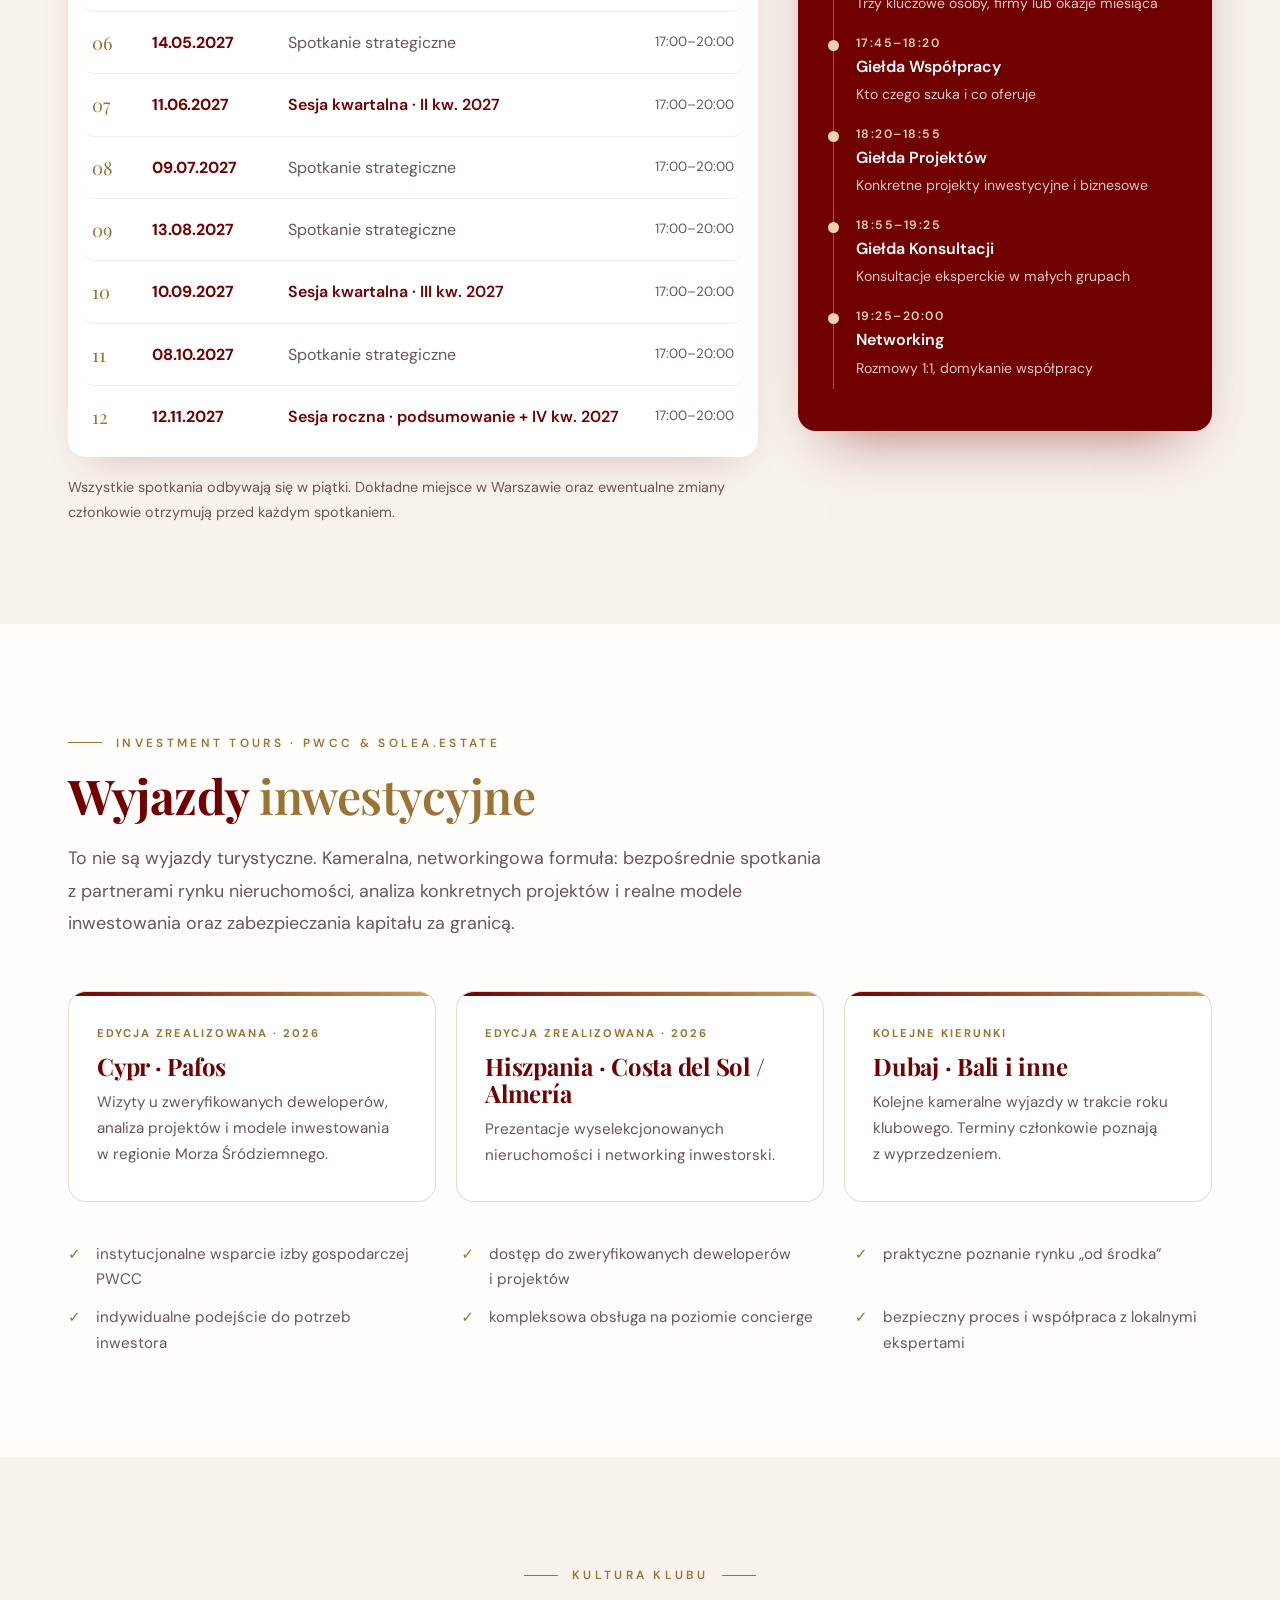
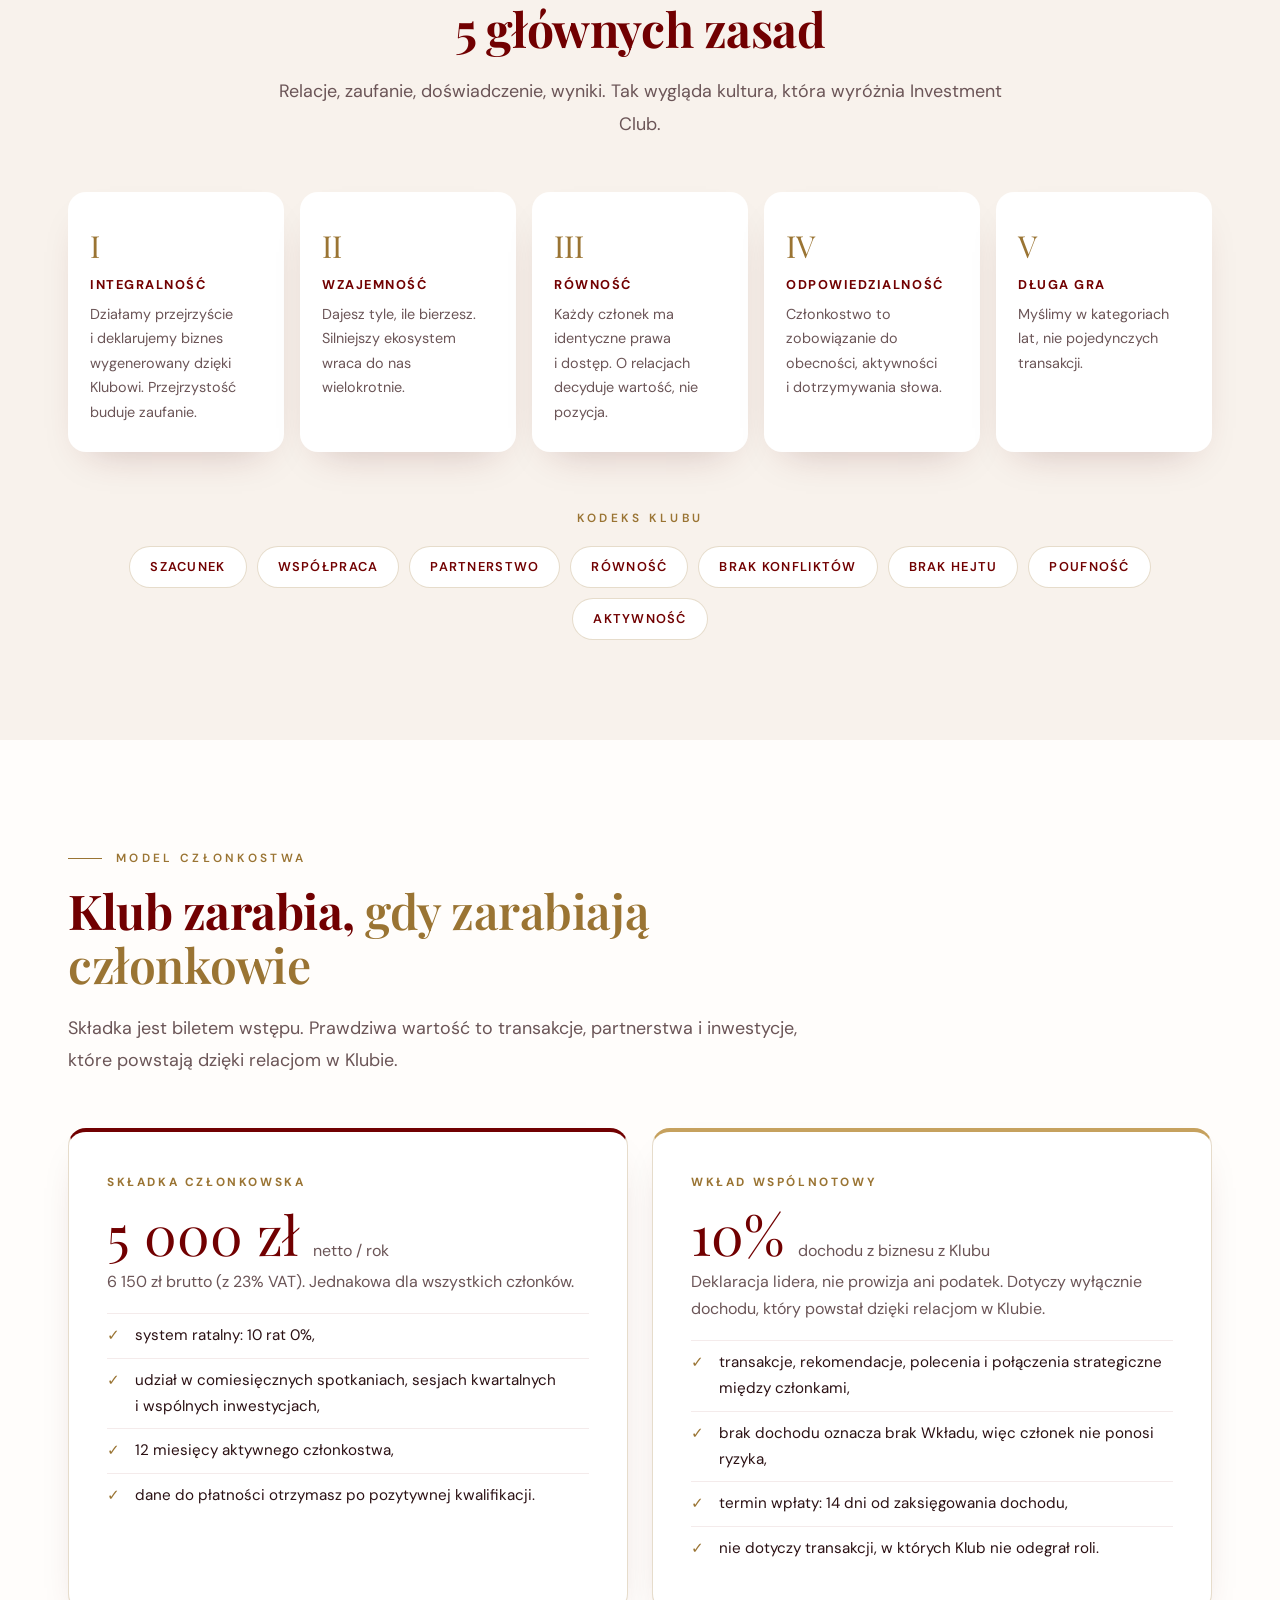
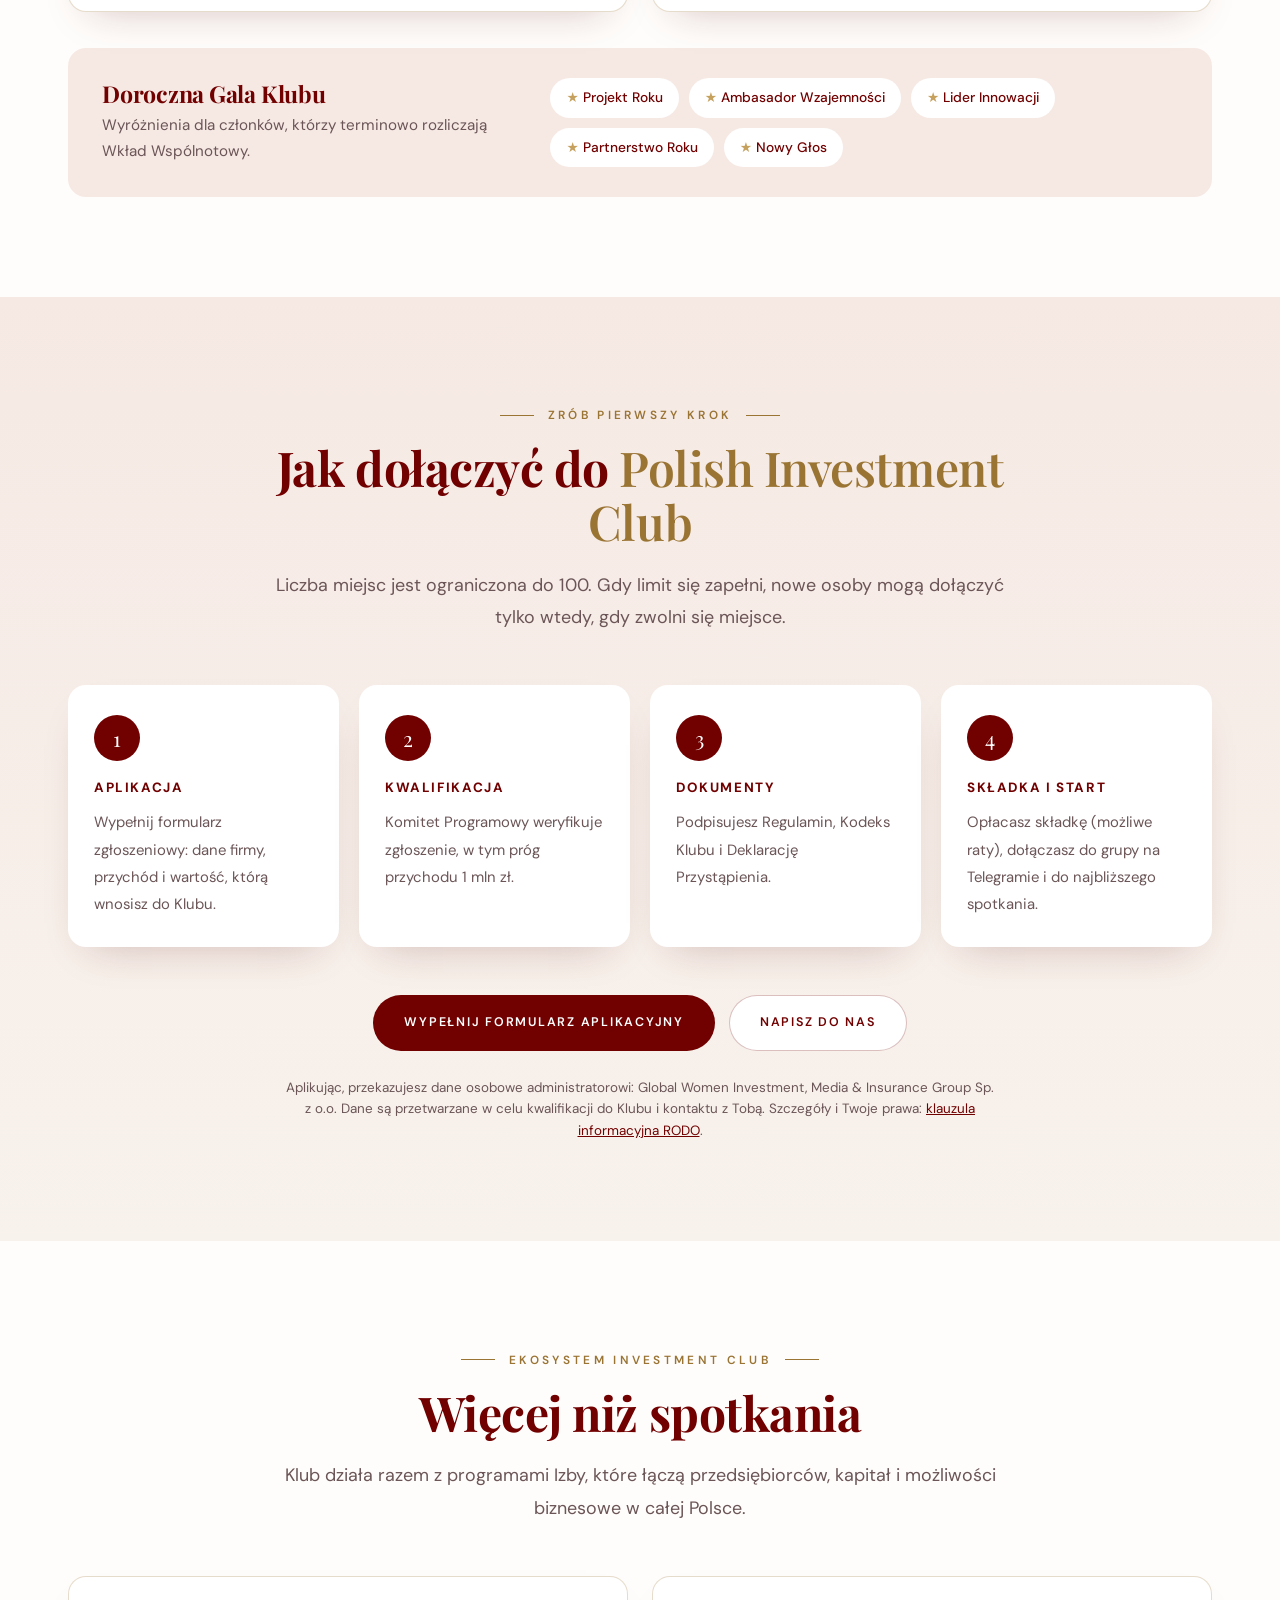
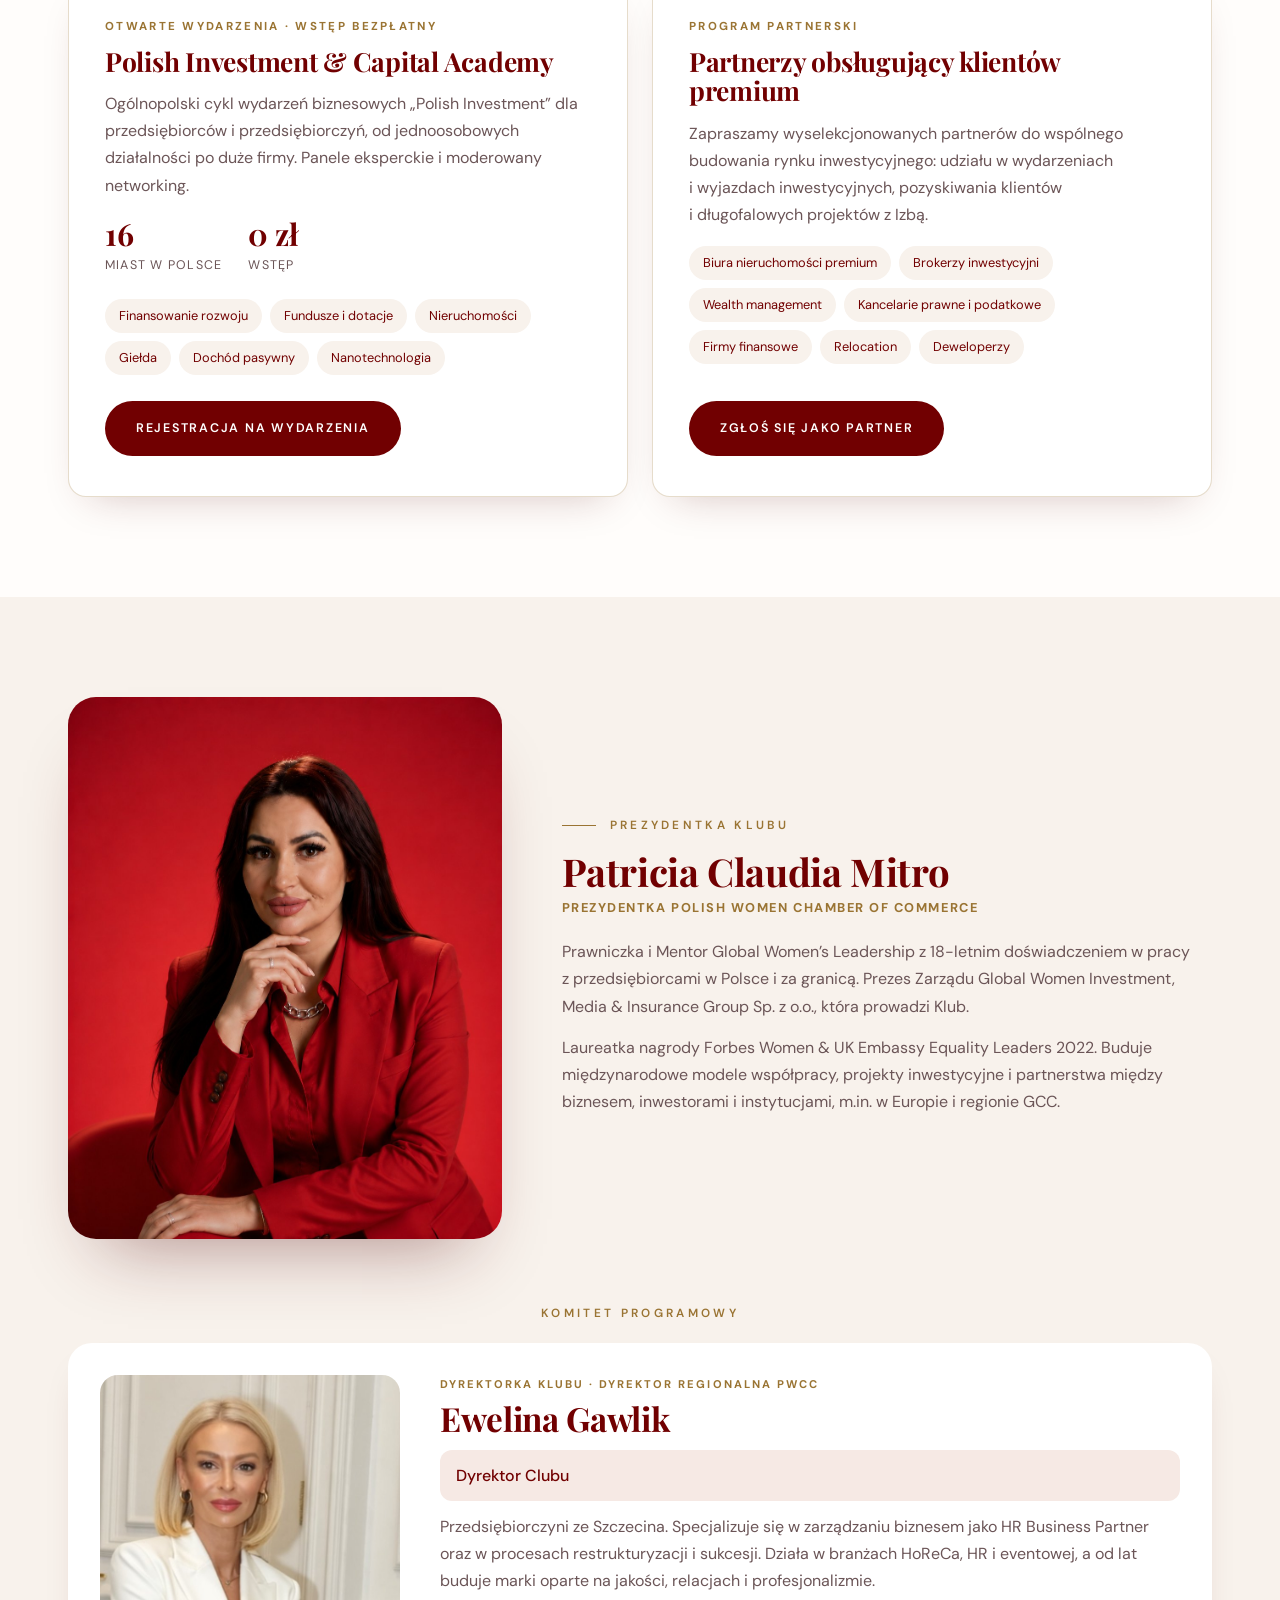
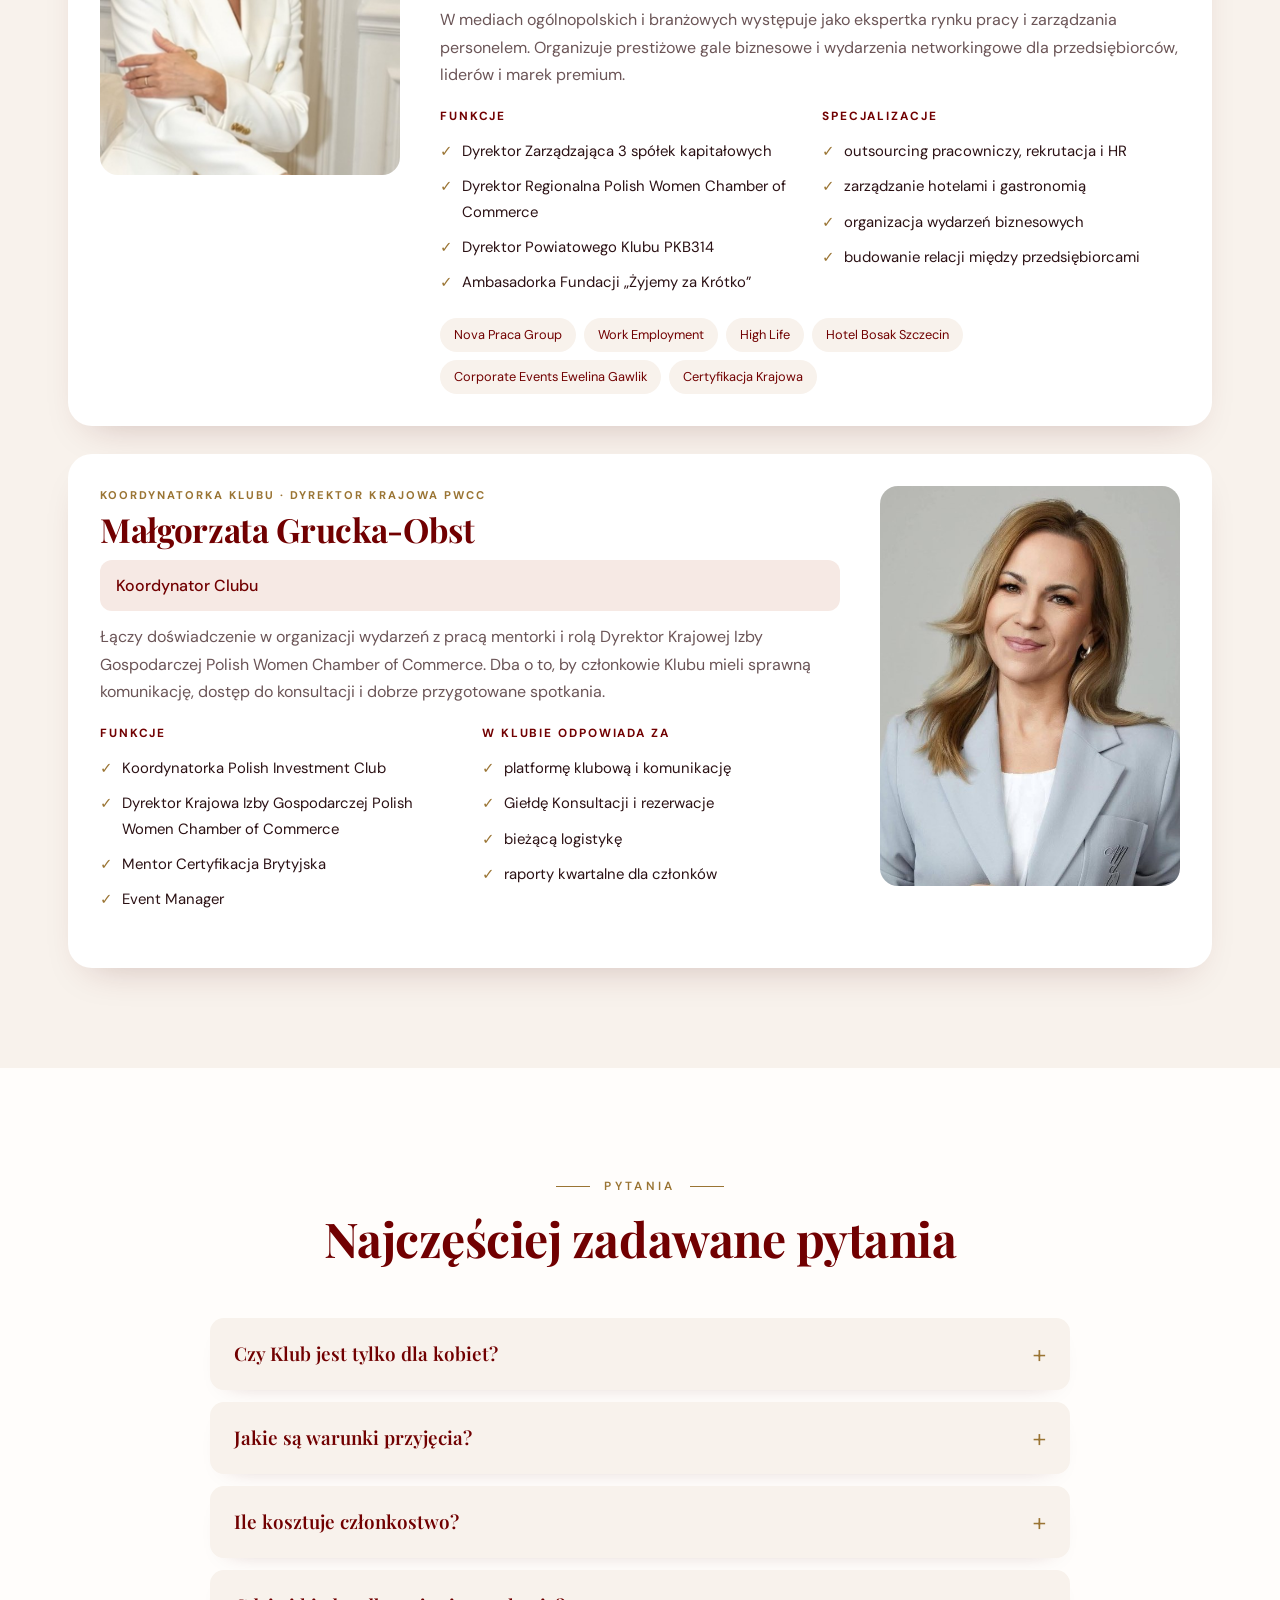
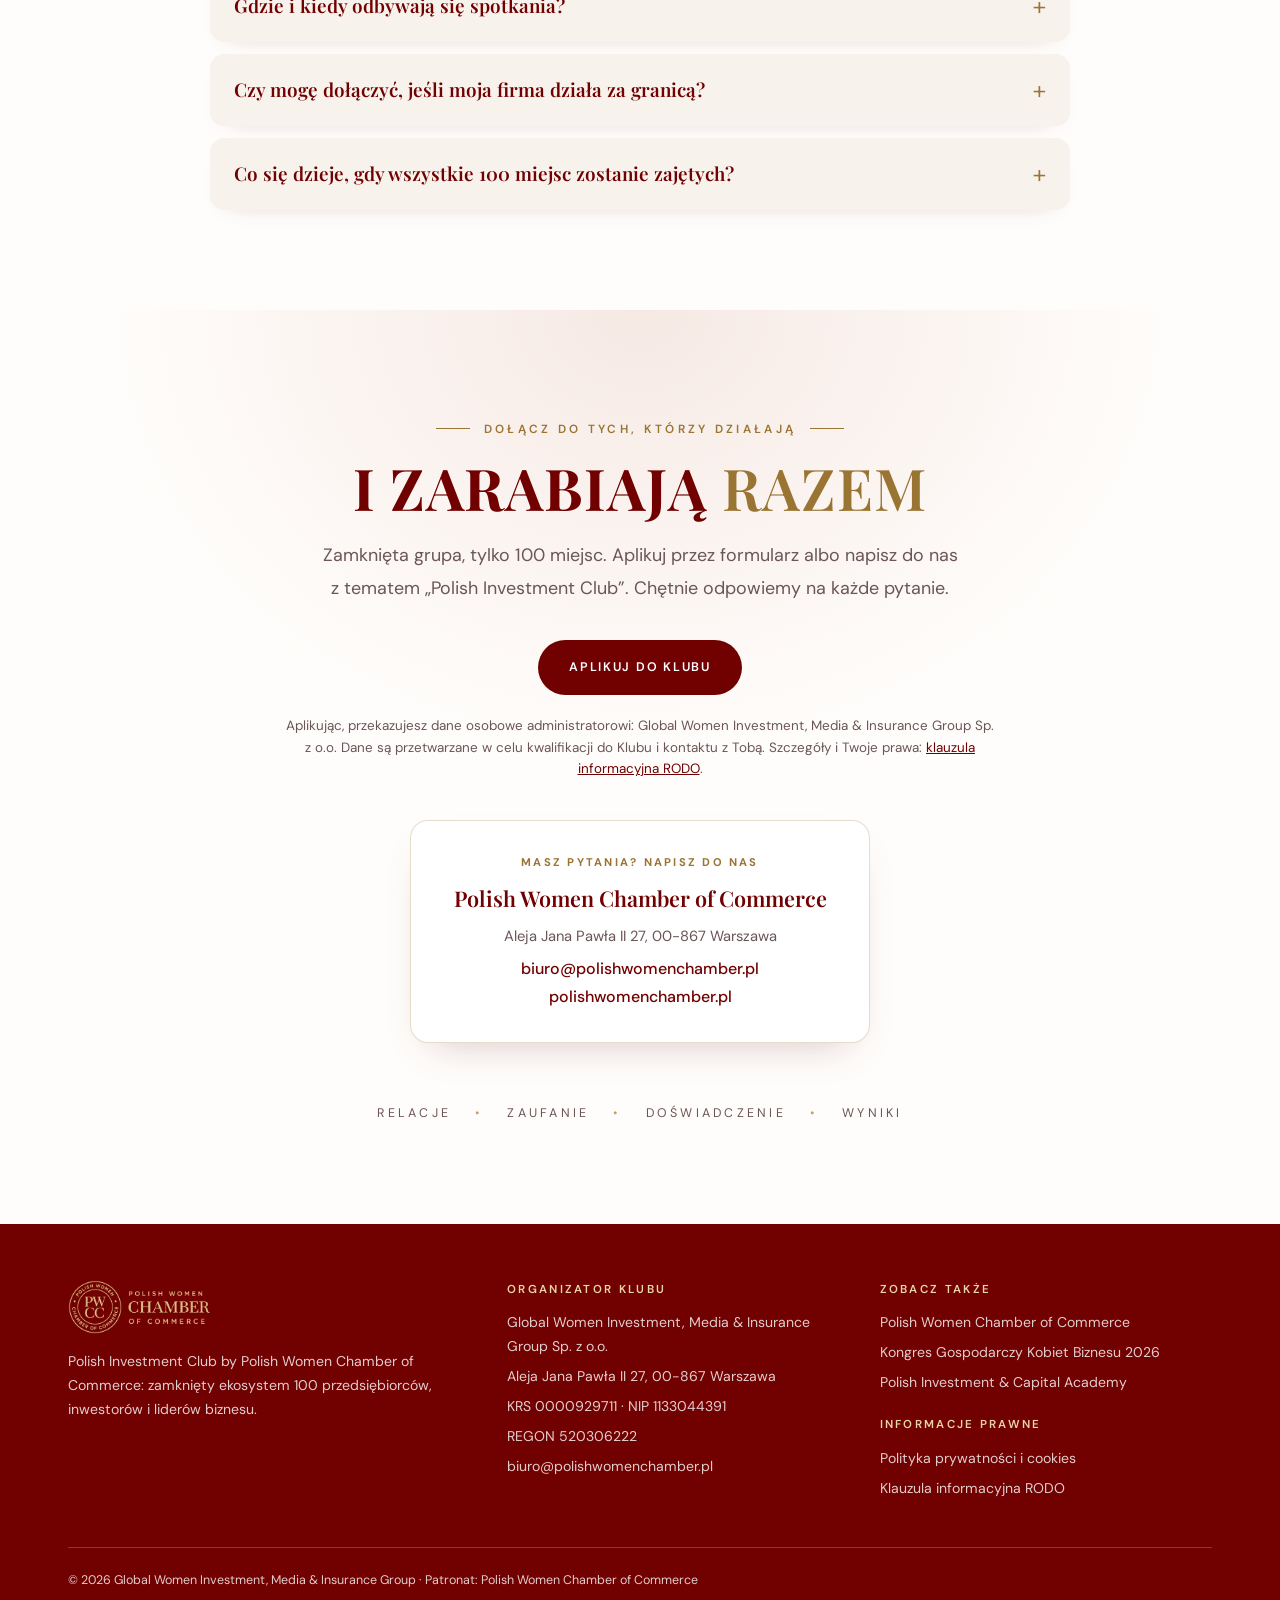
==== commit 881250b3: "Investment Club: add 'what makes us different' section at the top Co-Authored-By: Claude Opus 5.5 <n" ====
--- a/investment-club/index.html
+++ b/investment-club/index.html
@@ -112,11 +112,35 @@
 .strip .it span{font-size:.92rem;color:var(--muted)}
 @media (max-width:820px){.strip .wrap{grid-template-columns:1fr 1fr}}
 
+/* ---------- CZYM SIĘ RÓŻNIMY ---------- */
+.diff{background:var(--paper);padding-top:90px}
+.diff-grid{display:grid;grid-template-columns:repeat(4,1fr);gap:18px}
+.dcard{background:#fff;border:1px solid var(--line);border-radius:var(--radius);padding:30px 26px;box-shadow:var(--shadow);border-top:4px solid var(--bordo)}
+.dcard .dn{font-family:var(--serif);font-size:2rem;color:var(--gold-deep);line-height:1;margin-bottom:12px}
+.dcard h3{font-size:1.25rem;margin-bottom:10px}
+.dcard p{color:var(--muted);font-size:.96rem}
+.compare{display:grid;grid-template-columns:1fr 1fr;gap:18px;margin-top:40px}
+.cmp{border-radius:var(--radius);padding:30px 32px}
+.cmp .ch{font-size:.8rem;letter-spacing:.16em;text-transform:uppercase;font-weight:700;margin-bottom:14px}
+.cmp ul{list-style:none}
+.cmp li{padding:8px 0 8px 30px;position:relative;border-top:1px solid rgba(113,0,1,.08)}
+.cmp li:first-child{border-top:0}
+.cmp.other{background:var(--cream);color:var(--muted)}
+.cmp.other li::before{content:"✕";position:absolute;left:2px;color:#B49A9B}
+.cmp.ours{background:var(--bordo);color:#fff;box-shadow:0 30px 60px -30px rgba(113,0,1,.6)}
+.cmp.ours .ch{color:var(--gold-light)}
+.cmp.ours li{border-top-color:rgba(255,255,255,.14)}
+.cmp.ours li::before{content:"✓";position:absolute;left:2px;color:var(--gold-light);font-weight:700}
+.unique{margin-top:44px;text-align:center;font-family:var(--serif);font-size:clamp(1.5rem,3vw,2.2rem);color:var(--bordo);font-style:italic}
+.fine{text-align:center;font-size:.84rem;color:var(--muted);margin-top:8px}
+@media (max-width:1000px){.diff-grid{grid-template-columns:1fr 1fr}}
+@media (max-width:620px){.diff-grid,.compare{grid-template-columns:1fr}}
+
 /* ---------- O KLUBIE ---------- */
-.about{background:var(--paper)}
+.about{background:var(--cream)}
 .isnot{display:grid;grid-template-columns:1fr 1fr;gap:24px}
 .isnot .col{border-radius:var(--radius);padding:38px 36px;background:#fff;box-shadow:var(--shadow);border:1px solid var(--line)}
-.isnot .col.no{background:var(--cream);box-shadow:none;border:1px dashed var(--line)}
+.isnot .col.no{background:var(--paper);box-shadow:none;border:1px dashed var(--line)}
 .isnot h3{font-size:1.8rem;margin-bottom:18px}
 .isnot .no h3{color:var(--muted)}
 .isnot ul{list-style:none}
@@ -130,7 +154,7 @@
 @media (max-width:820px){.isnot{grid-template-columns:1fr}}
 
 /* ---------- PRÓG WEJŚCIA ---------- */
-.entry{background:var(--cream)}
+.entry{background:var(--paper)}
 .threshold{display:flex;align-items:center;gap:30px;background:var(--bordo);color:#fff;padding:36px 42px;margin-bottom:56px;border-radius:24px;box-shadow:0 30px 60px -30px rgba(113,0,1,.6)}
 .threshold svg{flex:0 0 70px;width:70px;height:70px;color:var(--gold-light)}
 .threshold .k{letter-spacing:.22em;text-transform:uppercase;font-weight:600;font-size:.86rem;color:var(--gold-light)}
@@ -342,6 +366,7 @@
     <a class="logo" href="#top" aria-label="Investment Club — Polish Women Chamber of Commerce"><img src="../assets/pwcc-logo.png" alt="Polish Women Chamber of Commerce"></a>
     <nav aria-label="Menu">
       <ul id="menu">
+        <li><a href="#roznica">Dlaczego my</a></li>
         <li><a href="#klub">O Klubie</a></li>
         <li><a href="#prog">Dla kogo</a></li>
         <li><a href="#korzysci">Członkostwo</a></li>
@@ -403,6 +428,61 @@
       <svg viewBox="0 0 48 48" fill="none" stroke="currentColor" stroke-width="1.5"><circle cx="22" cy="26" r="16"/><circle cx="22" cy="26" r="10"/><circle cx="22" cy="26" r="4"/><path d="M22 26L40 8M34 8h6v6"/></svg>
       <b>Wspólne zarabianie</b><span>kapitał, doświadczenie i&nbsp;relacje</span>
     </div>
+  </div>
+</section>
+
+<!-- ================= CZYM SIĘ RÓŻNIMY ================= -->
+<section class="diff" id="roznica">
+  <div class="wrap">
+    <div class="head center reveal">
+      <span class="eyebrow center">Czym się różnimy</span>
+      <h2>To nie jest kolejny klub <em>networkingowy</em></h2>
+      <p class="lead">W&nbsp;innych klubach spotykasz się, żeby poznać ludzi. W&nbsp;Polish Investment Club spotykamy się, żeby co miesiąc razem tworzyć projekty, inwestować i&nbsp;zarabiać pieniądze.</p>
+    </div>
+    <div class="diff-grid">
+      <div class="dcard reveal">
+        <div class="dn">01</div>
+        <h3>Żadnej przypadkowości</h3>
+        <p>Każda firma jest weryfikowana. Przyjmujemy wyłącznie firmy z&nbsp;udokumentowanymi wynikami (przychód powyżej 1&nbsp;mln&nbsp;zł rocznie), działające od wielu lat na rynku.</p>
+      </div>
+      <div class="dcard reveal">
+        <div class="dn">02</div>
+        <h3>Co miesiąc wspólne inwestycje</h3>
+        <p>Na każdym spotkaniu członkowie prezentują swoje projekty: sprawdzone i&nbsp;godne zaufania. Razem decydujemy, w&nbsp;co inwestujemy. Nic nie zostawiamy losowi.</p>
+      </div>
+      <div class="dcard reveal">
+        <div class="dn">03</div>
+        <h3>Co miesiąc nowe źródła dochodu</h3>
+        <p>Każde spotkanie to okazja, by wejść w&nbsp;nowe odnogi biznesu i&nbsp;nowe źródła przychodu, razem z&nbsp;partnerami, którym można zaufać.</p>
+      </div>
+      <div class="dcard reveal">
+        <div class="dn">04</div>
+        <h3>Wspólne projekty, realne pieniądze</h3>
+        <p>Nie spotykamy się wyłącznie dla relacji. Co miesiąc wspólnie tworzymy projekty i&nbsp;razem na nich zarabiamy.</p>
+      </div>
+    </div>
+    <div class="compare reveal">
+      <div class="cmp other">
+        <div class="ch">Typowy klub biznesowy</div>
+        <ul>
+          <li>otwarty dla każdego, bez weryfikacji</li>
+          <li>spotkania dla samych relacji</li>
+          <li>wymiana wizytówek i&nbsp;rozmowy</li>
+          <li>efekt zależy od przypadku</li>
+        </ul>
+      </div>
+      <div class="cmp ours">
+        <div class="ch">Polish Investment Club</div>
+        <ul>
+          <li>tylko zweryfikowane firmy z&nbsp;wynikami i&nbsp;stażem</li>
+          <li>co miesiąc wspólne projekty i&nbsp;inwestycje</li>
+          <li>co miesiąc nowe źródła dochodu</li>
+          <li>konkretny program i&nbsp;realne zyski</li>
+        </ul>
+      </div>
+    </div>
+    <p class="unique reveal">W&nbsp;Polsce nie ma drugiego klubu o&nbsp;takiej strukturze.</p>
+    <p class="fine reveal">Udział w&nbsp;każdej inwestycji jest indywidualną decyzją członka.</p>
   </div>
 </section>
 
@@ -643,7 +723,7 @@
   <div class="wrap">
     <div class="head center reveal">
       <span class="eyebrow center">Zrób pierwszy krok</span>
-      <h2>Jak dołączyć do <em>Investment Club</em></h2>
+      <h2>Jak dołączyć do <em>Polish Investment Club</em></h2>
       <p class="lead">Liczba miejsc jest ograniczona do 100. Gdy limit się zapełni, nowe osoby mogą dołączyć tylko wtedy, gdy zwolni się miejsce.</p>
     </div>
     <ol class="steps">
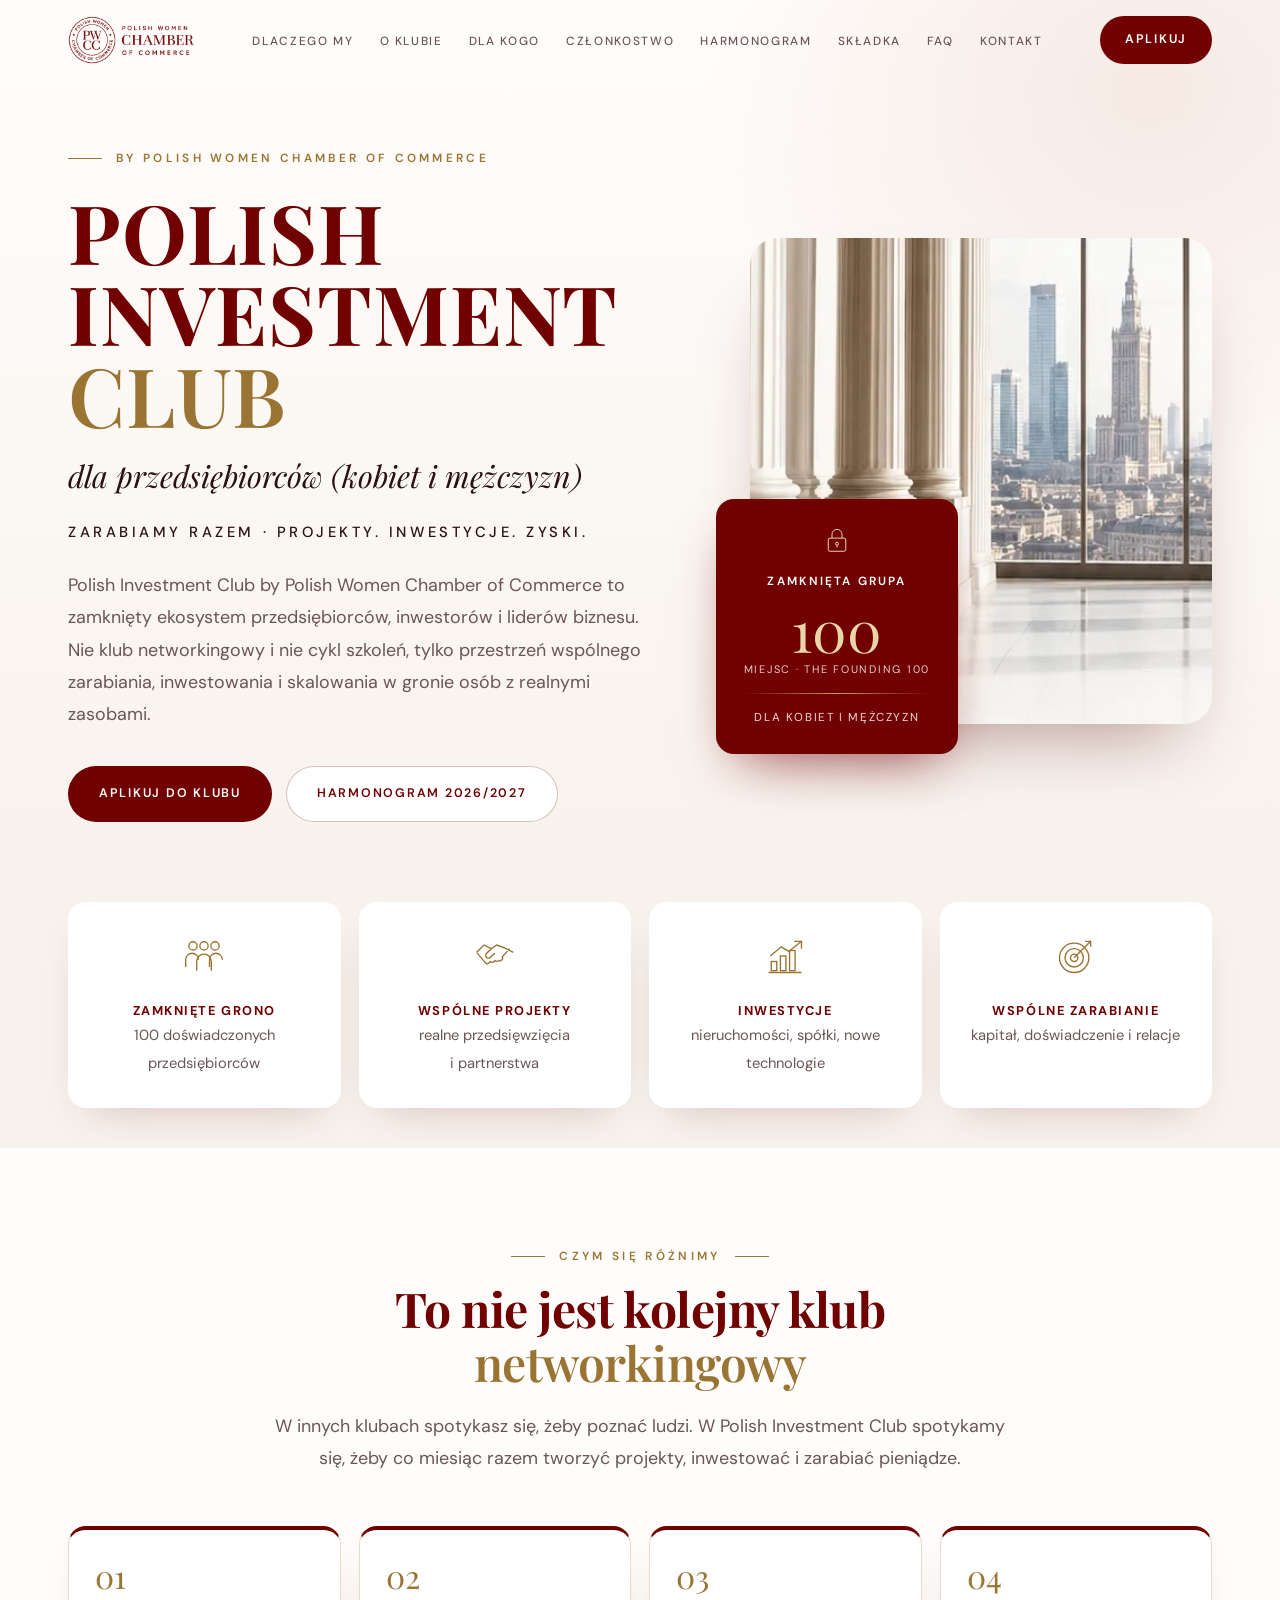
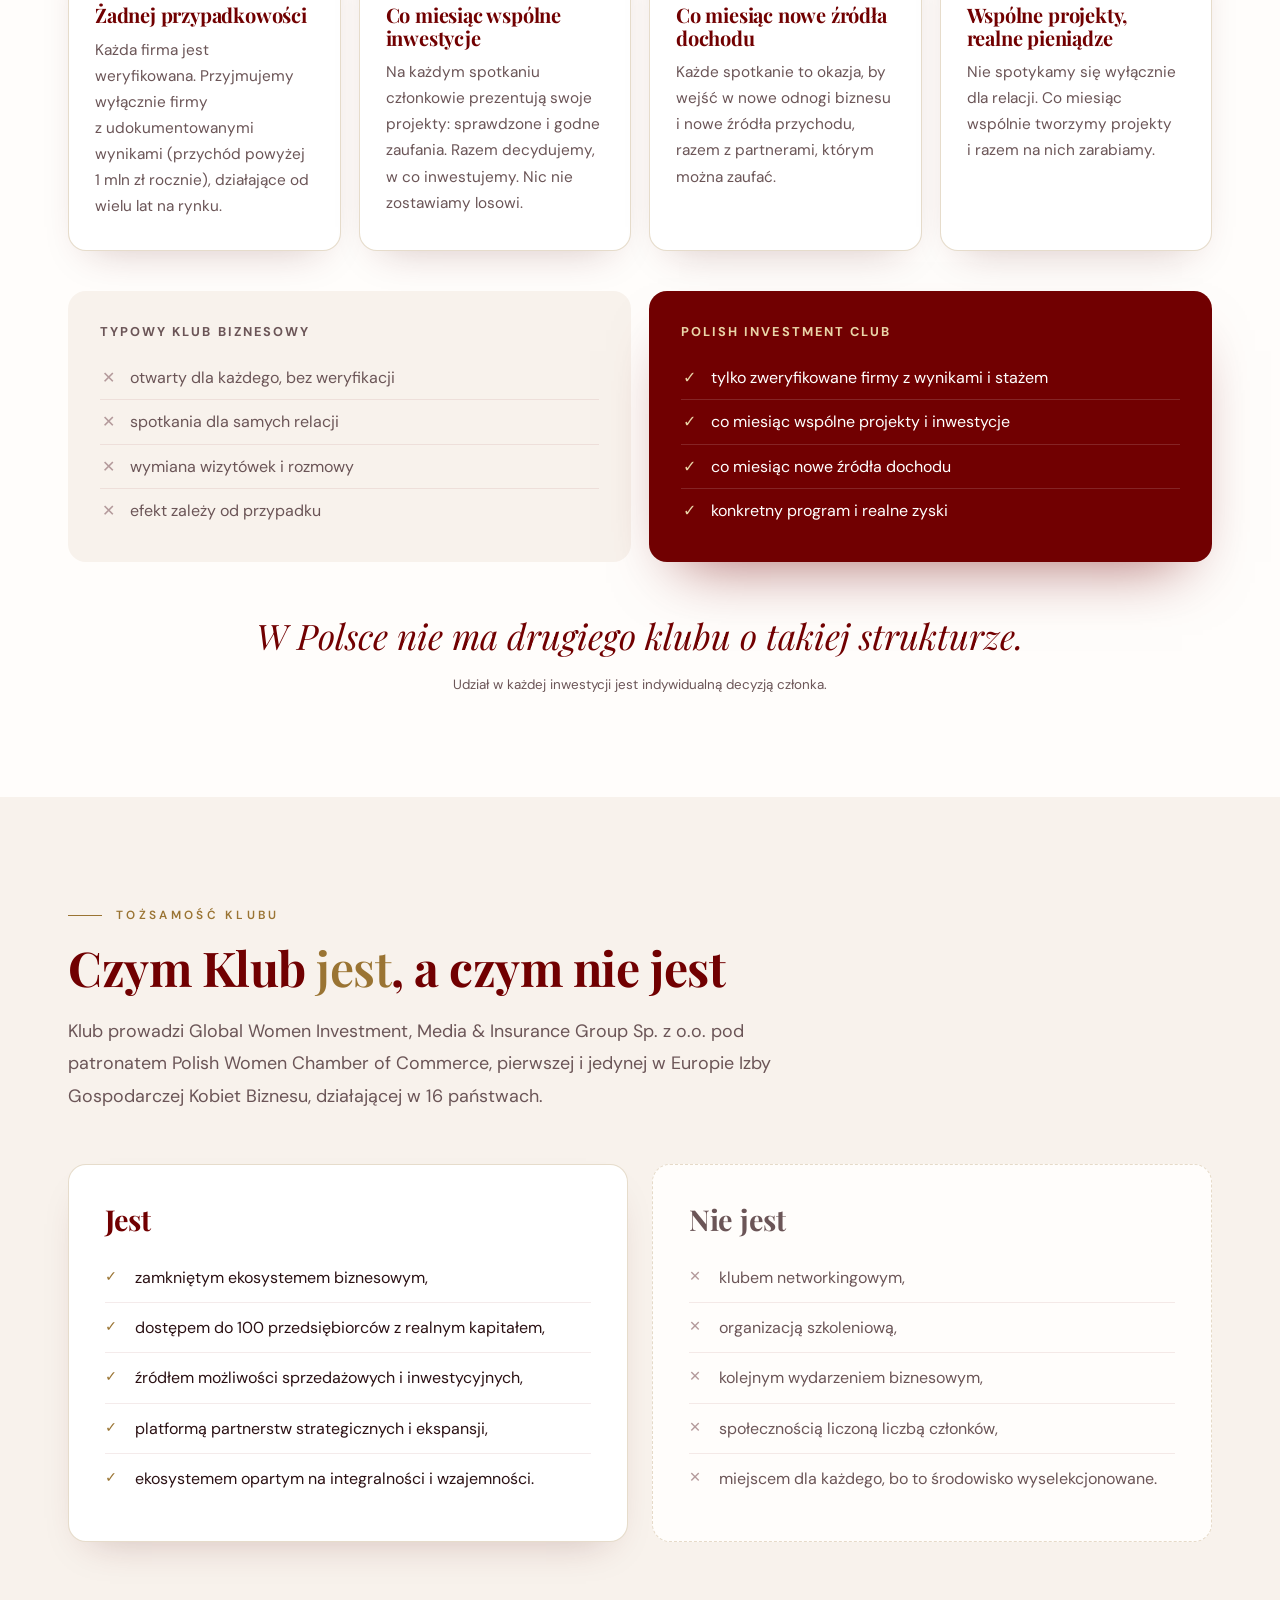
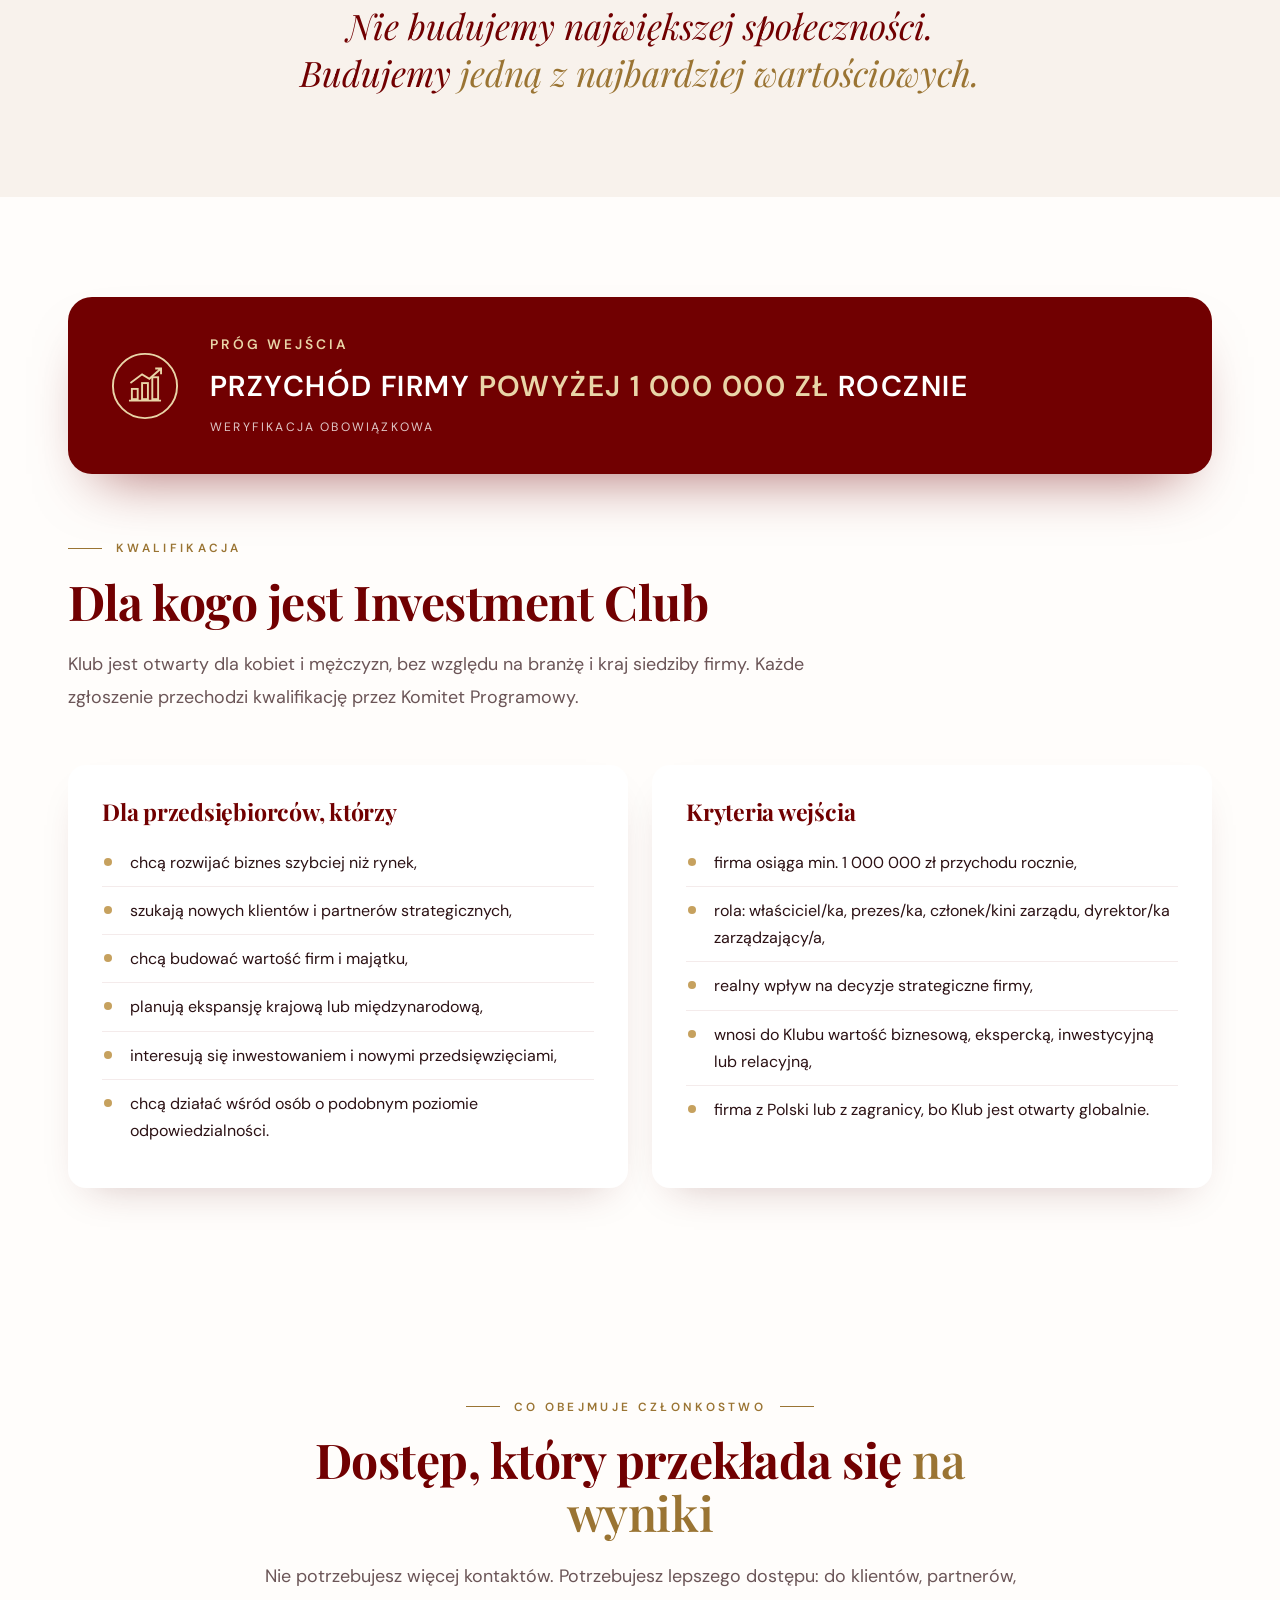
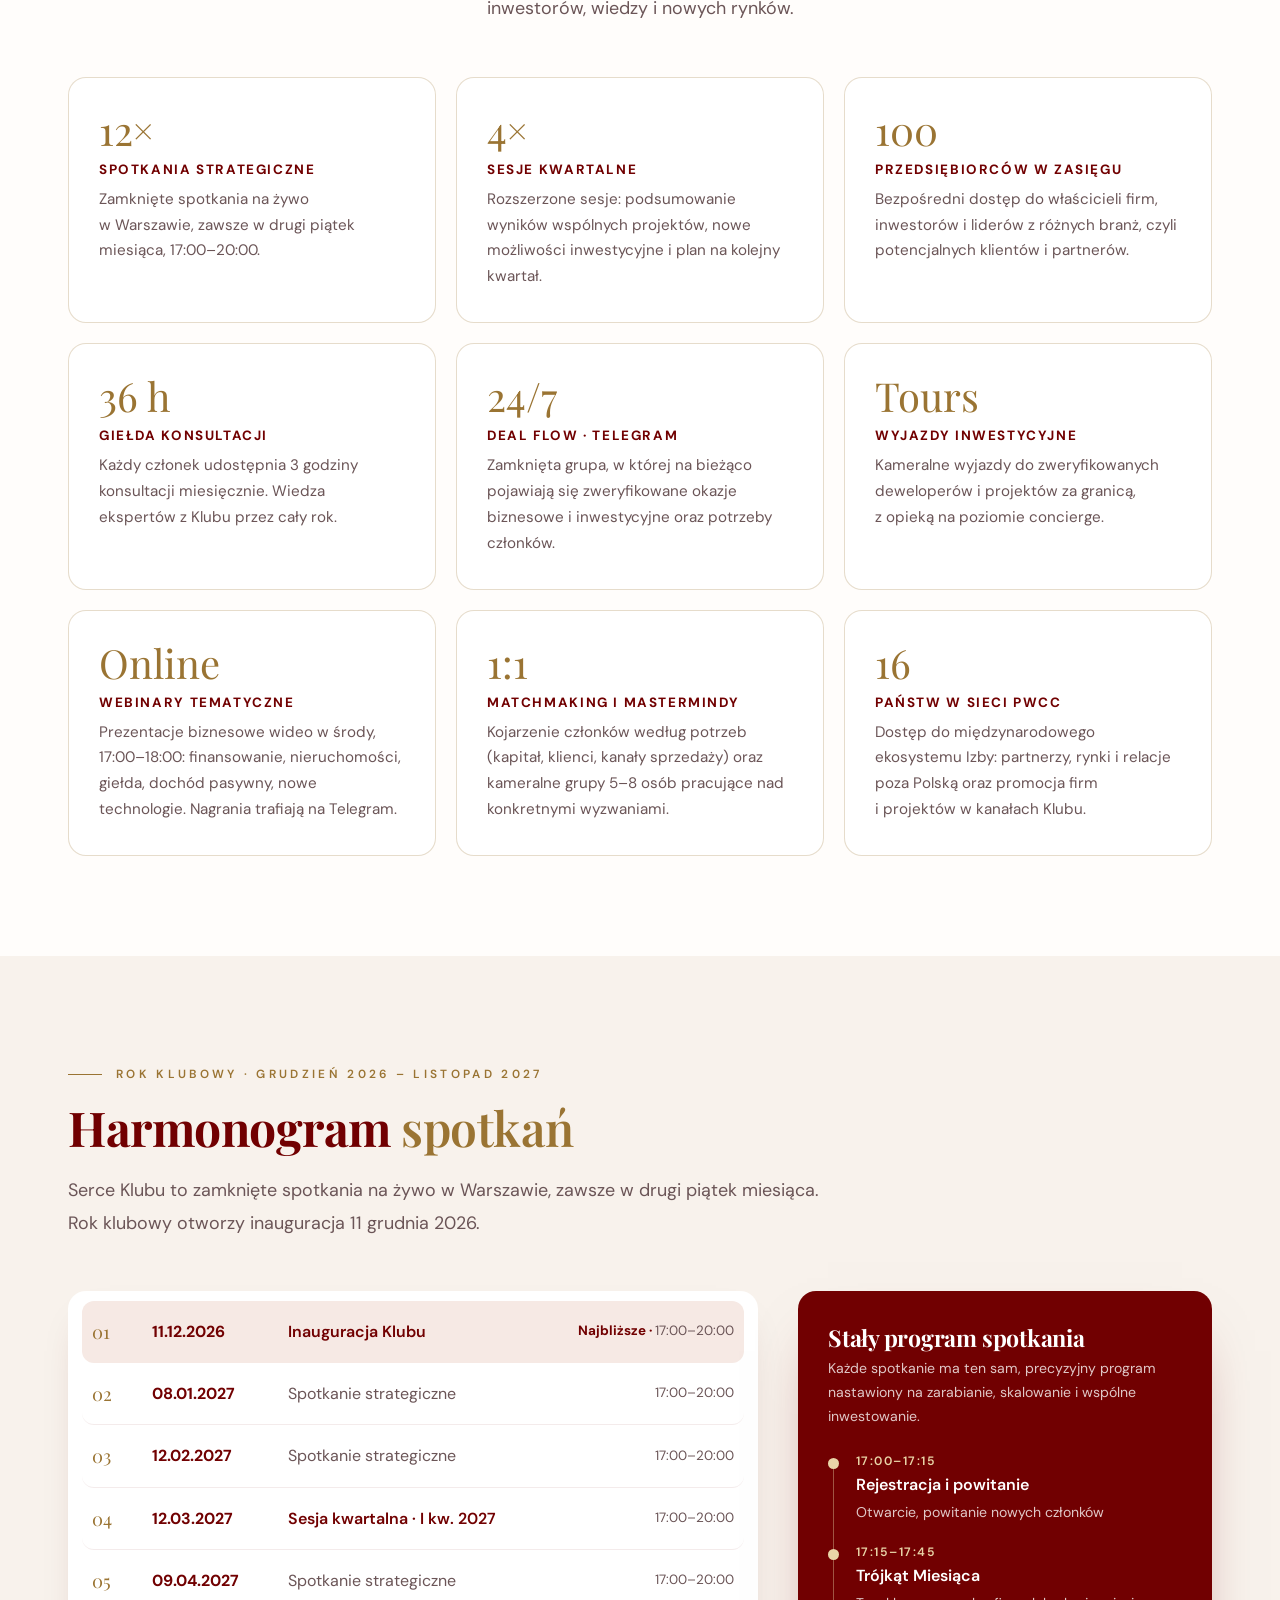
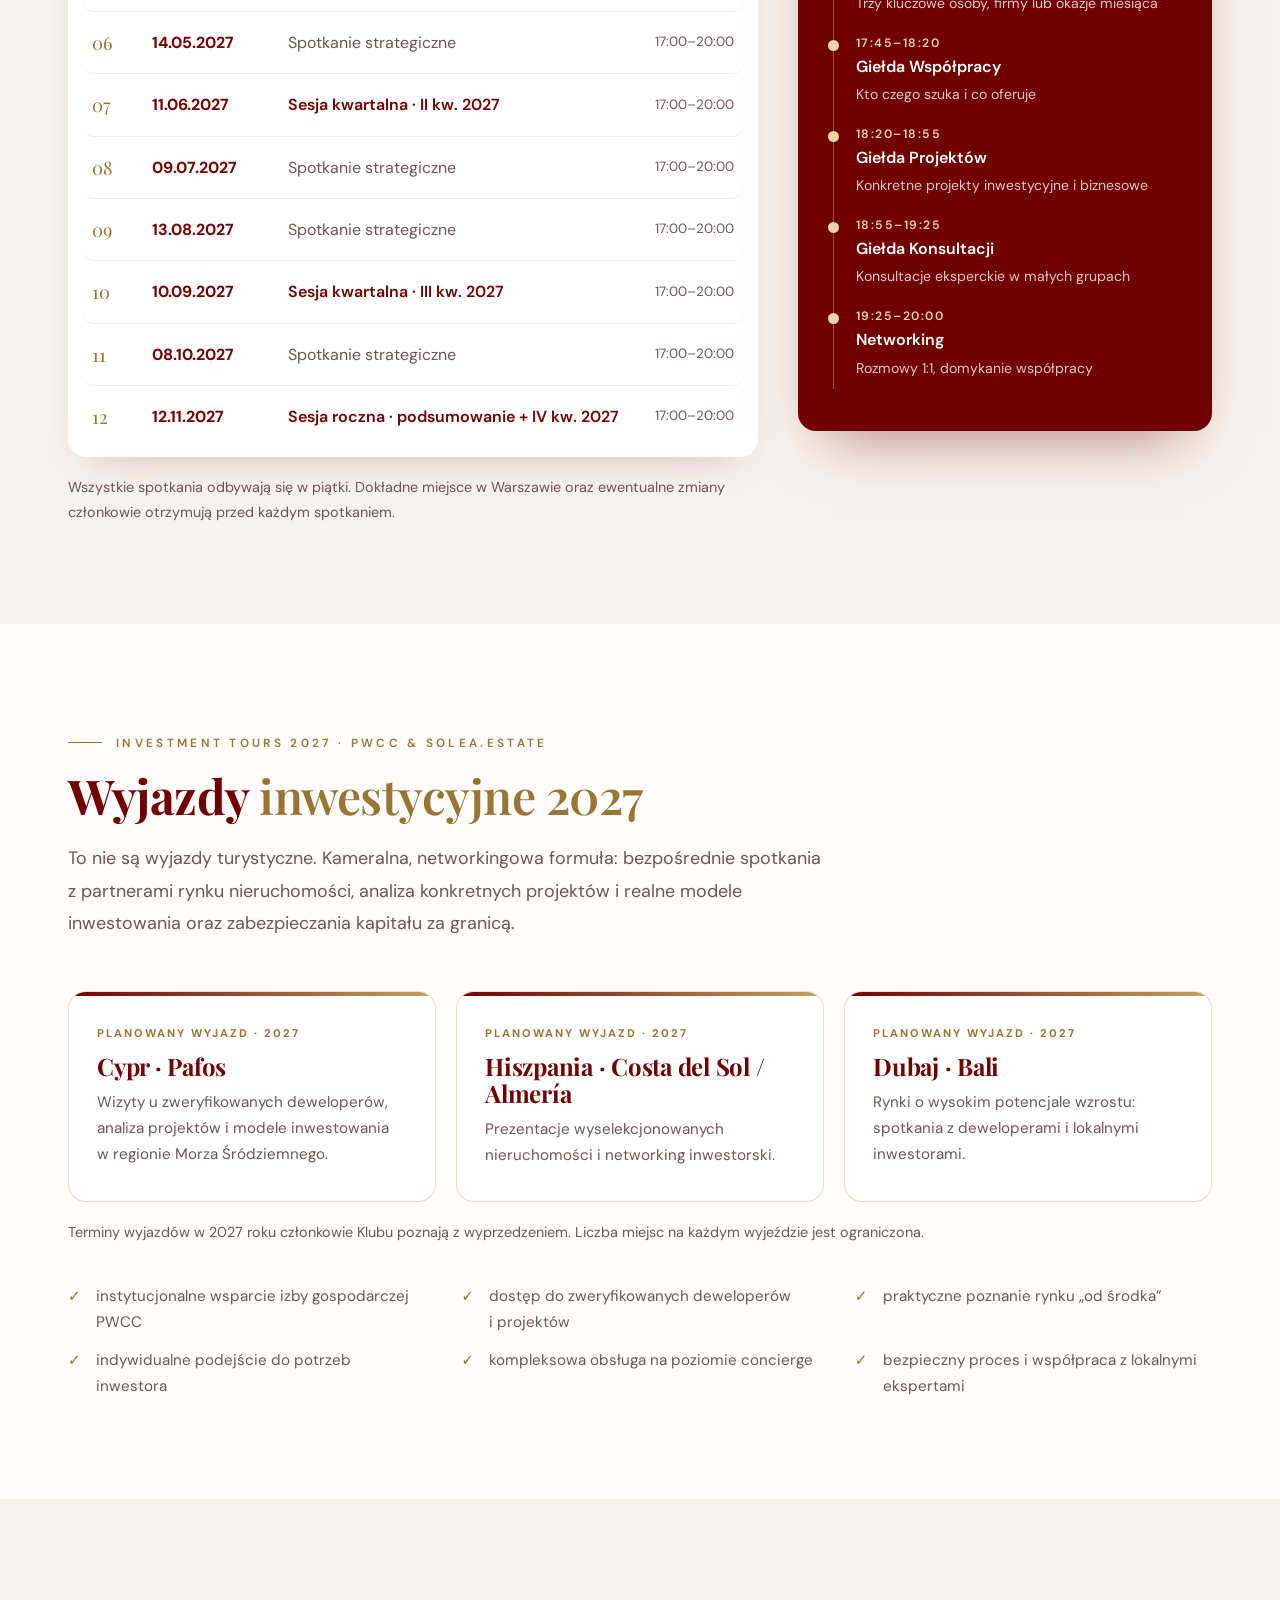
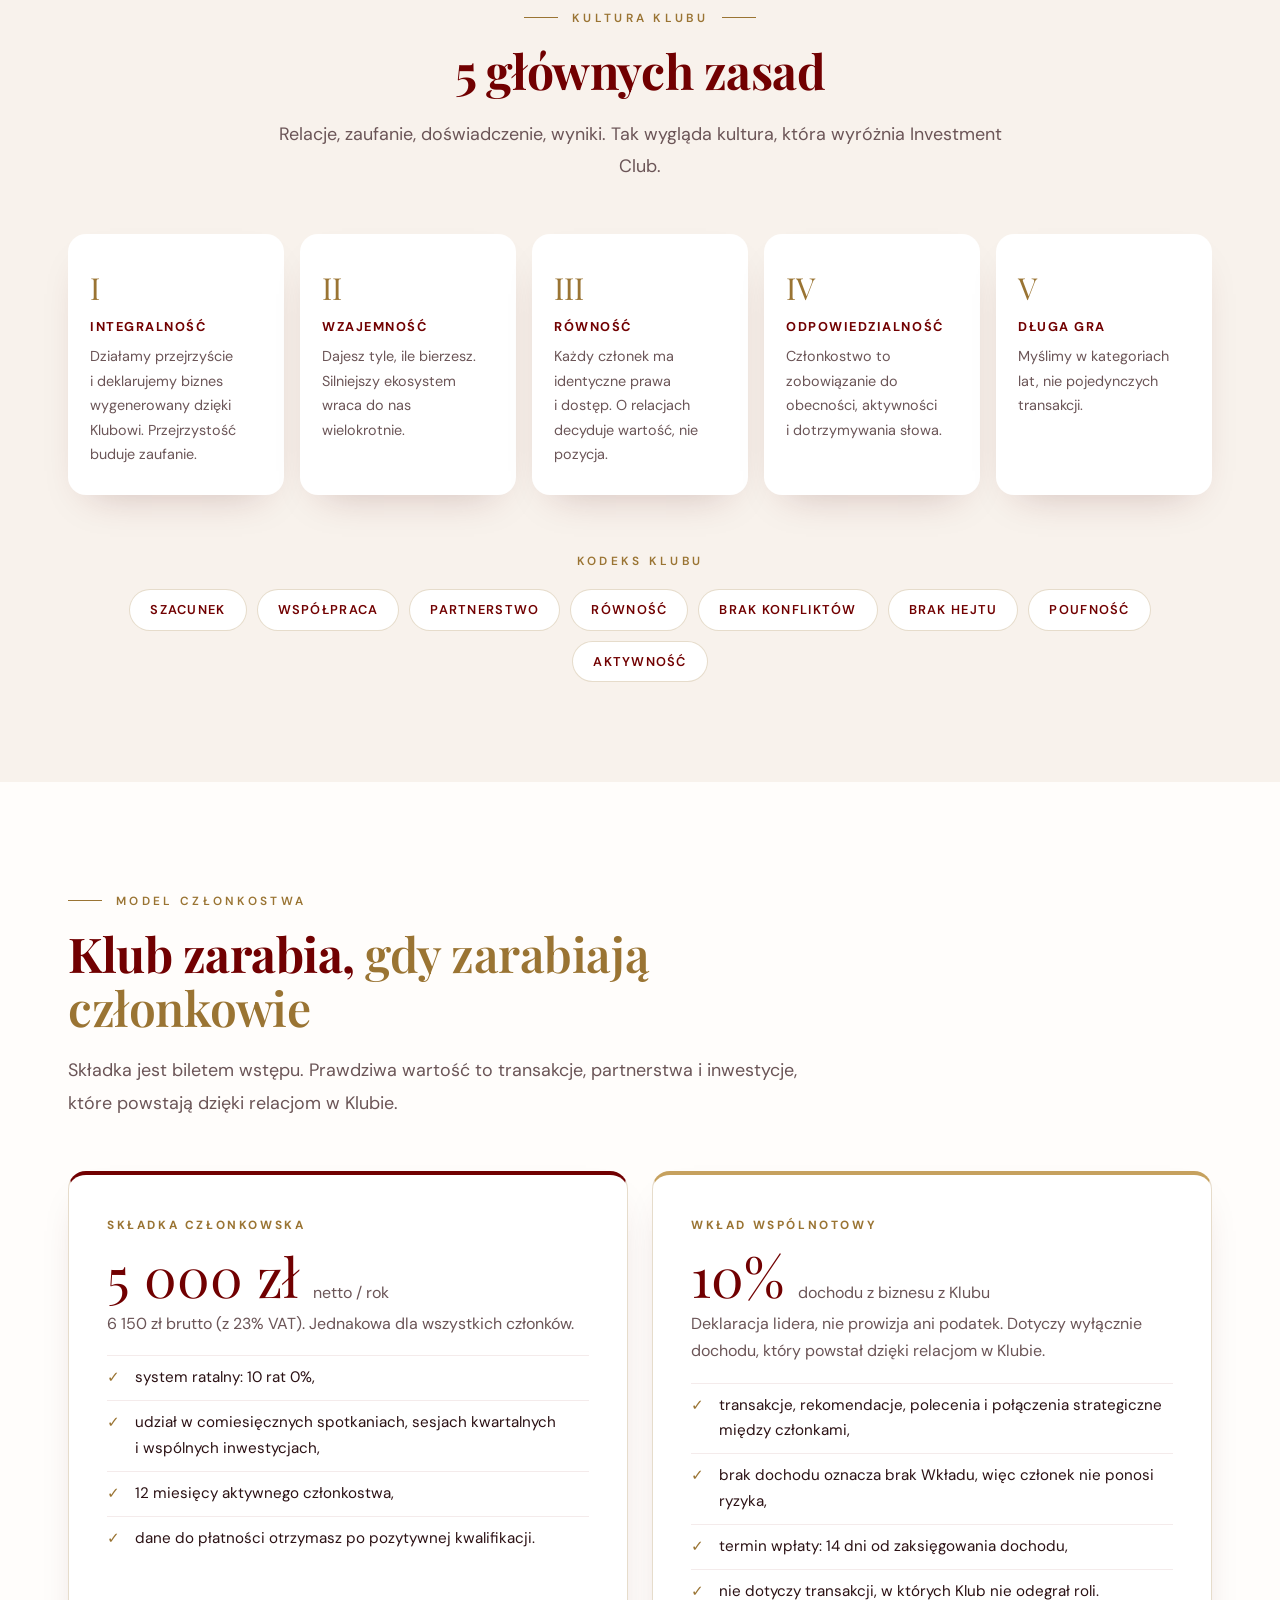
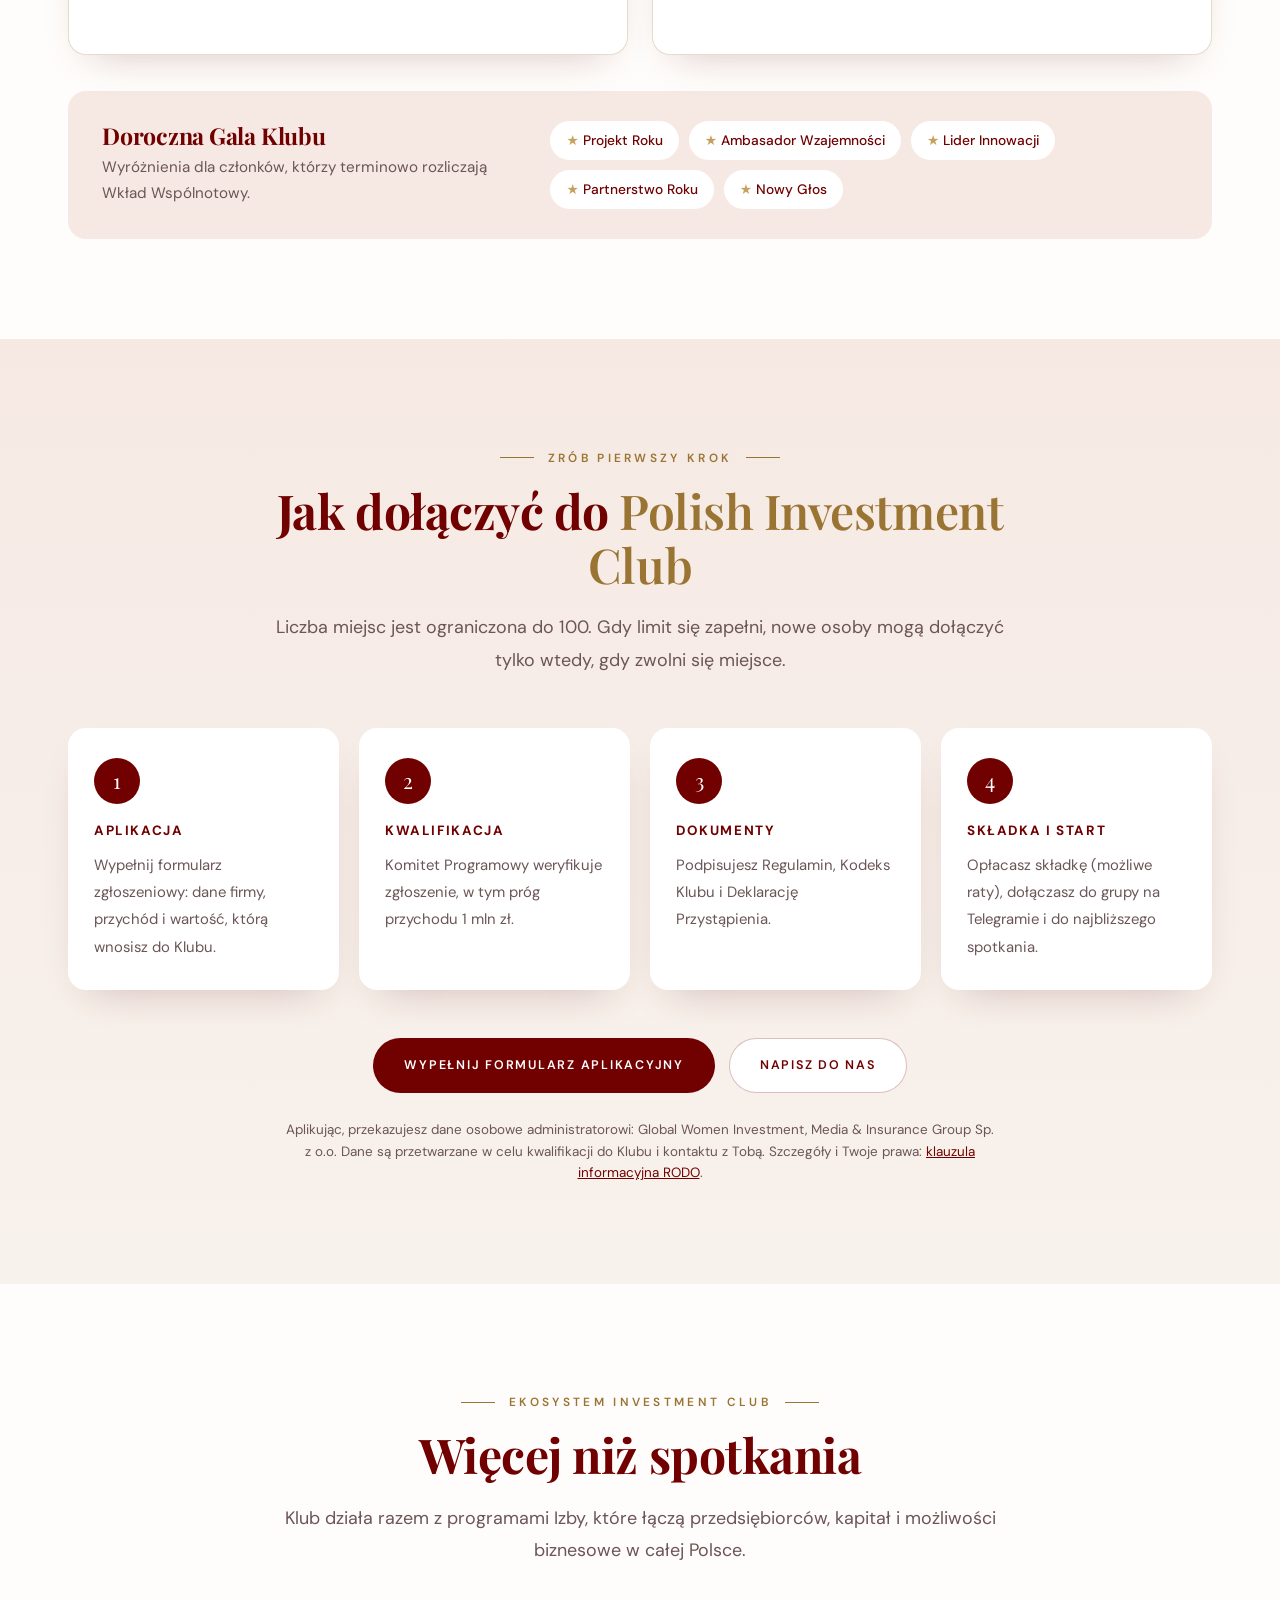
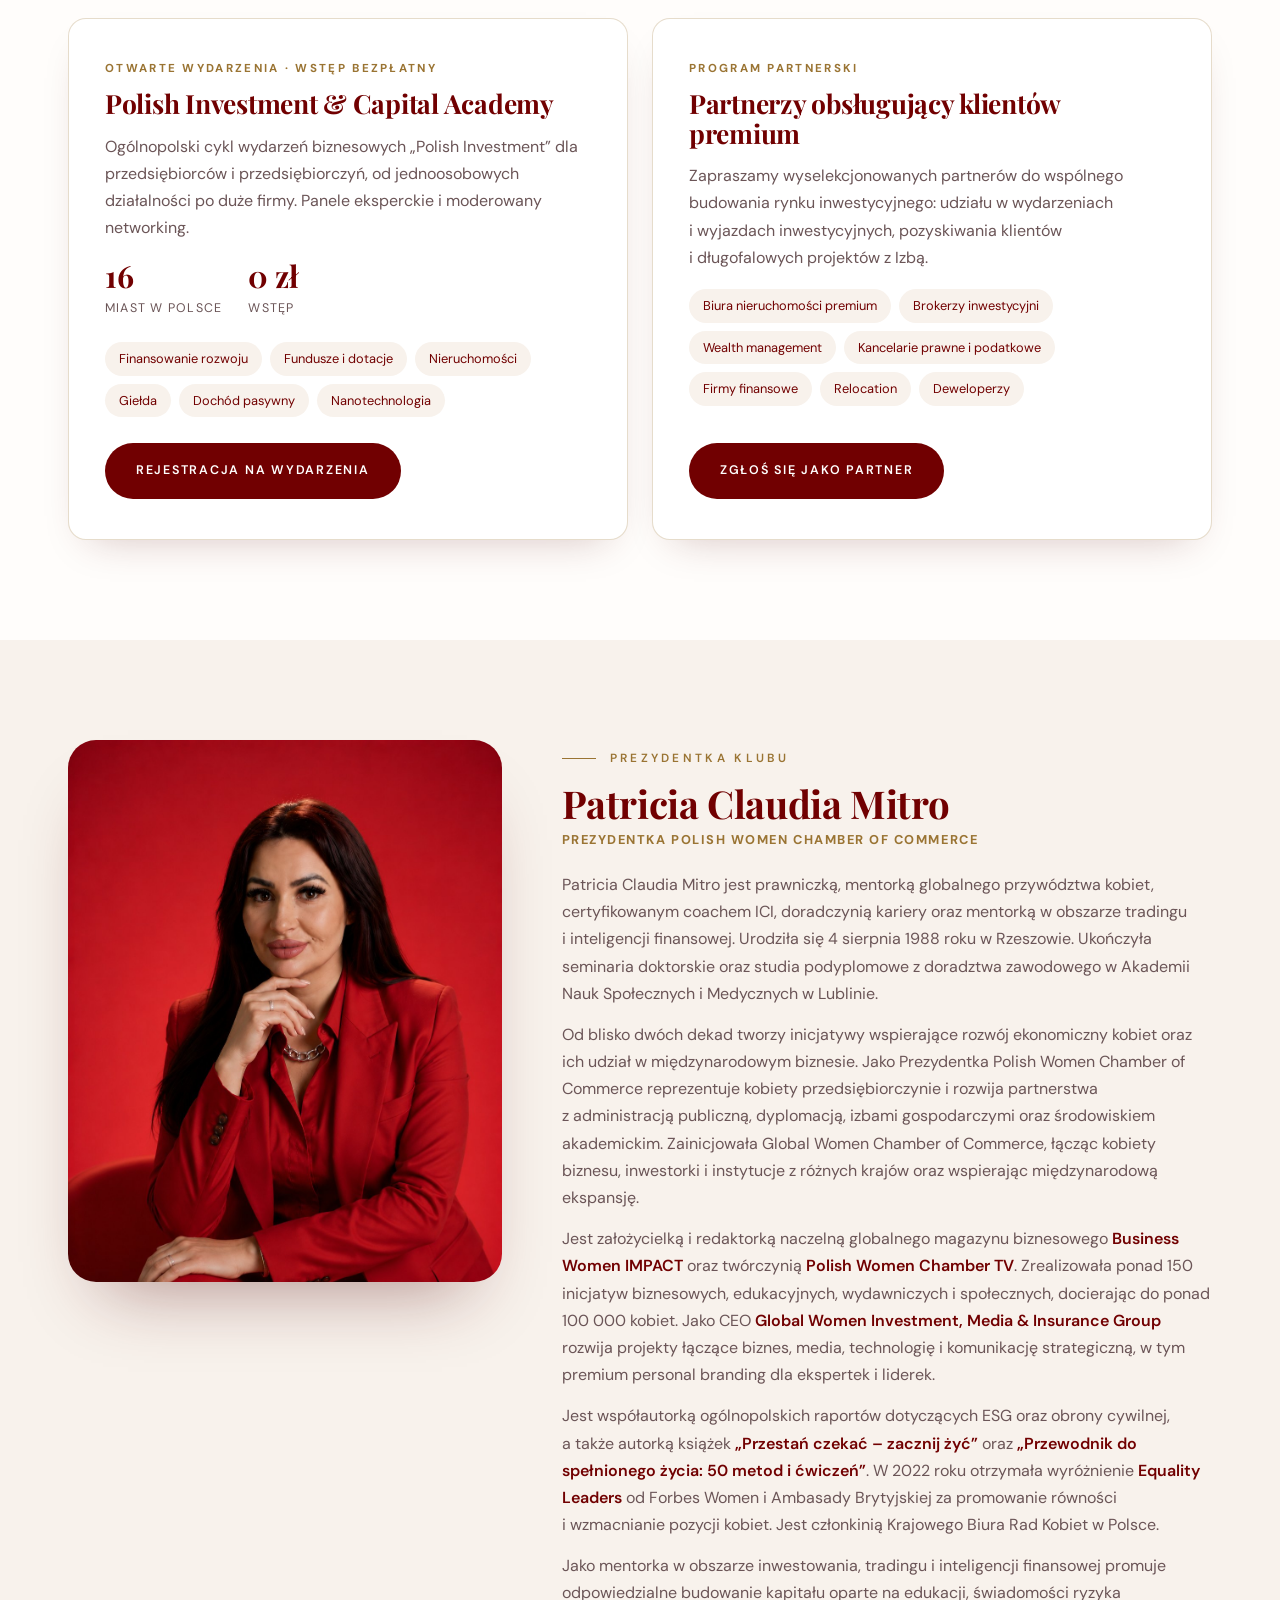
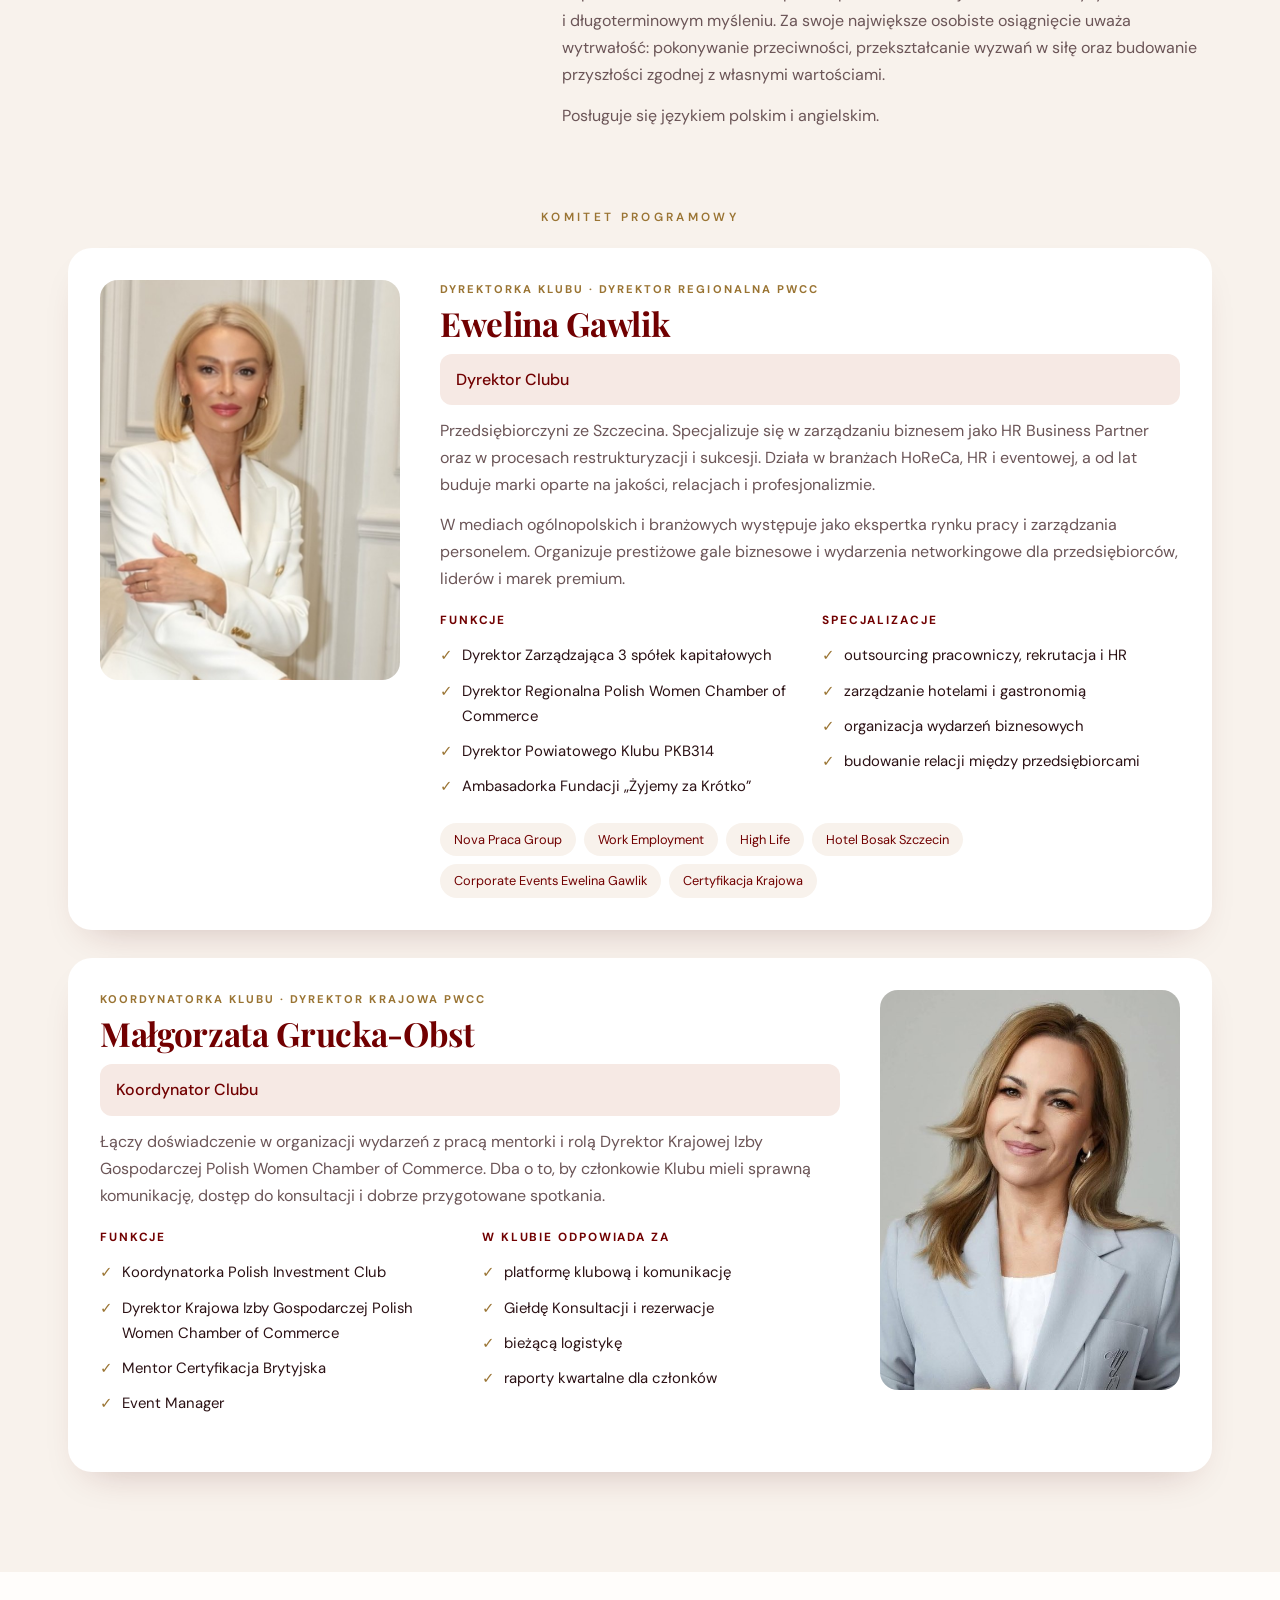
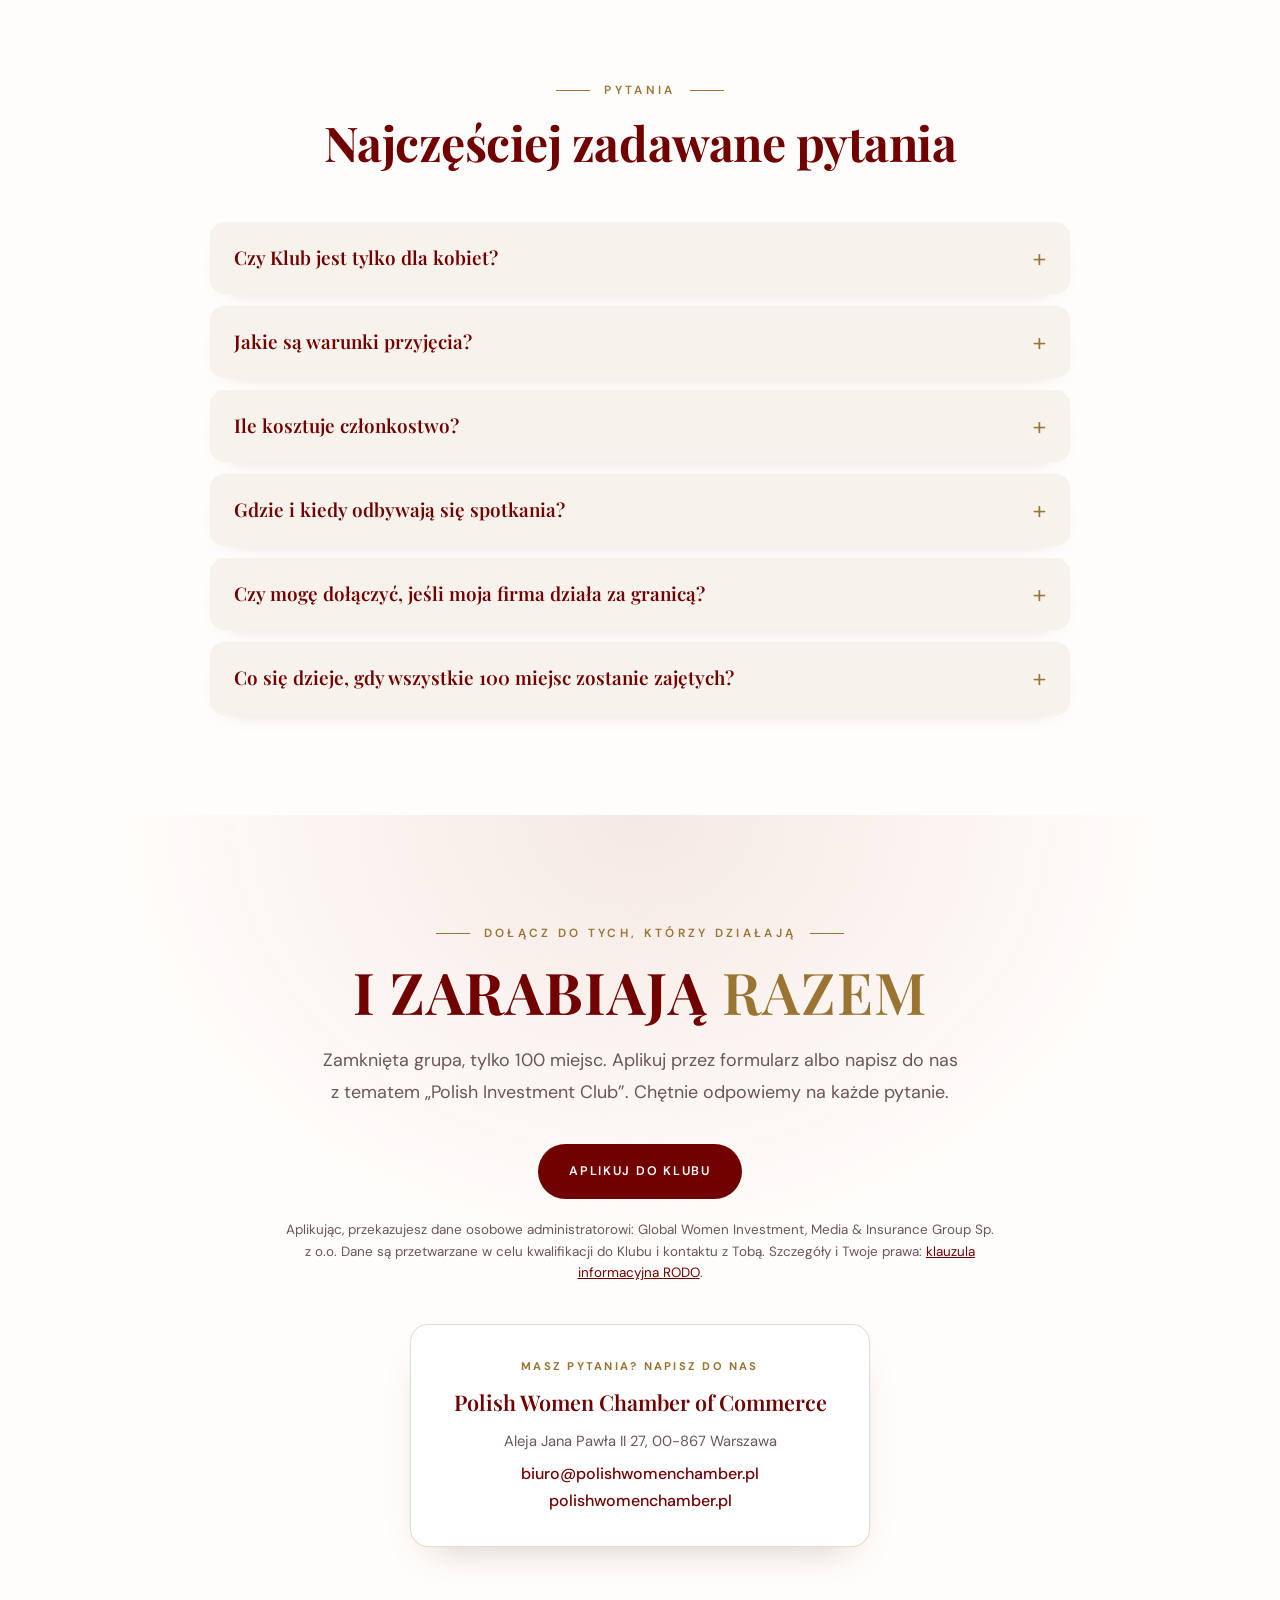
==== commit eebb71c4: "Investment Club: 2027 investment tours, new Patricia Claudia Mitro bio Co-Authored-By: Claude Opus 5" ====
--- a/investment-club/index.html
+++ b/investment-club/index.html
@@ -286,11 +286,13 @@
 
 /* ---------- ZESPÓŁ ---------- */
 .team{background:var(--cream)}
-.pres{display:grid;grid-template-columns:.8fr 1.2fr;gap:60px;align-items:center}
+.pres{display:grid;grid-template-columns:.8fr 1.2fr;gap:60px;align-items:start}
+.pres .ph{position:sticky;top:100px}
 .pres .ph img{width:100%;aspect-ratio:4/5;object-fit:cover;object-position:center top;border-radius:28px;box-shadow:0 40px 70px -35px rgba(90,20,20,.45)}
 .pres h3{font-size:clamp(1.8rem,3vw,2.4rem);margin:14px 0 4px}
 .pres .role{color:var(--gold-deep);letter-spacing:.12em;text-transform:uppercase;font-size:.8rem;font-weight:700;margin-bottom:20px}
 .pres p{color:var(--muted);margin-bottom:14px}
+.pres p b{color:var(--bordo);font-weight:600}
 .committee{margin-top:64px}
 .committee .lbl{font-size:.74rem;letter-spacing:.28em;text-transform:uppercase;color:var(--gold-deep);font-weight:600;margin-bottom:20px;text-align:center}
 .profile+.profile{margin-top:28px}
@@ -310,7 +312,7 @@
 .profile .tags{display:flex;flex-wrap:wrap;gap:8px}
 .profile .tags span{font-size:.8rem;padding:6px 14px;background:var(--cream);color:var(--bordo);border-radius:999px}
 @media (max-width:860px){.profile,.profile.rev{grid-template-columns:1fr;padding:24px}.profile.rev img{order:0}.profile img{max-width:320px}.pcols{grid-template-columns:1fr}}
-@media (max-width:900px){.pres{grid-template-columns:1fr;gap:36px}.pres .ph{max-width:380px}}
+@media (max-width:900px){.pres{grid-template-columns:1fr;gap:36px}.pres .ph{max-width:380px;position:static}}
 
 
 /* ---------- FAQ ---------- */
@@ -630,15 +632,16 @@
 <section class="tours" id="wyjazdy">
   <div class="wrap">
     <div class="head reveal">
-      <span class="eyebrow">Investment Tours · PWCC &amp; Solea.Estate</span>
-      <h2>Wyjazdy <em>inwestycyjne</em></h2>
+      <span class="eyebrow">Investment Tours 2027 · PWCC &amp; Solea.Estate</span>
+      <h2>Wyjazdy <em>inwestycyjne 2027</em></h2>
       <p class="lead">To nie są wyjazdy turystyczne. Kameralna, networkingowa formuła: bezpośrednie spotkania z&nbsp;partnerami rynku nieruchomości, analiza konkretnych projektów i&nbsp;realne modele inwestowania oraz zabezpieczania kapitału za granicą.</p>
     </div>
     <div class="tour-grid">
-      <div class="tour reveal"><div class="st">Edycja zrealizowana · 2026</div><h3>Cypr · Pafos</h3><p>Wizyty u&nbsp;zweryfikowanych deweloperów, analiza projektów i&nbsp;modele inwestowania w&nbsp;regionie Morza Śródziemnego.</p></div>
-      <div class="tour reveal"><div class="st">Edycja zrealizowana · 2026</div><h3>Hiszpania · Costa del Sol / Almería</h3><p>Prezentacje wyselekcjonowanych nieruchomości i&nbsp;networking inwestorski.</p></div>
-      <div class="tour reveal"><div class="st">Kolejne kierunki</div><h3>Dubaj · Bali i&nbsp;inne</h3><p>Kolejne kameralne wyjazdy w&nbsp;trakcie roku klubowego. Terminy członkowie poznają z&nbsp;wyprzedzeniem.</p></div>
-    </div>
+      <div class="tour reveal"><div class="st">Planowany wyjazd · 2027</div><h3>Cypr · Pafos</h3><p>Wizyty u&nbsp;zweryfikowanych deweloperów, analiza projektów i&nbsp;modele inwestowania w&nbsp;regionie Morza Śródziemnego.</p></div>
+      <div class="tour reveal"><div class="st">Planowany wyjazd · 2027</div><h3>Hiszpania · Costa del Sol / Almería</h3><p>Prezentacje wyselekcjonowanych nieruchomości i&nbsp;networking inwestorski.</p></div>
+      <div class="tour reveal"><div class="st">Planowany wyjazd · 2027</div><h3>Dubaj · Bali</h3><p>Rynki o&nbsp;wysokim potencjale wzrostu: spotkania z&nbsp;deweloperami i&nbsp;lokalnymi inwestorami.</p></div>
+    </div>
+    <p class="note reveal" style="margin-top:18px">Terminy wyjazdów w&nbsp;2027 roku członkowie Klubu poznają z&nbsp;wyprzedzeniem. Liczba miejsc na każdym wyjeździe jest ograniczona.</p>
     <ul class="adv reveal">
       <li>instytucjonalne wsparcie izby gospodarczej PWCC</li>
       <li>dostęp do zweryfikowanych deweloperów i&nbsp;projektów</li>
@@ -777,8 +780,12 @@
         <span class="eyebrow">Prezydentka Klubu</span>
         <h3>Patricia Claudia Mitro</h3>
         <div class="role">Prezydentka Polish Women Chamber of Commerce</div>
-        <p>Prawniczka i&nbsp;Mentor Global Women’s Leadership z&nbsp;18-letnim doświadczeniem w&nbsp;pracy z&nbsp;przedsiębiorcami w&nbsp;Polsce i&nbsp;za granicą. Prezes Zarządu Global Women Investment, Media &amp; Insurance Group Sp. z&nbsp;o.o., która prowadzi Klub.</p>
-        <p>Laureatka nagrody Forbes Women &amp; UK Embassy Equality Leaders 2022. Buduje międzynarodowe modele współpracy, projekty inwestycyjne i&nbsp;partnerstwa między biznesem, inwestorami i&nbsp;instytucjami, m.in. w&nbsp;Europie i&nbsp;regionie GCC.</p>
+        <p>Patricia Claudia Mitro jest prawniczką, mentorką globalnego przywództwa kobiet, certyfikowanym coachem ICI, doradczynią kariery oraz mentorką w&nbsp;obszarze tradingu i&nbsp;inteligencji finansowej. Urodziła się 4&nbsp;sierpnia 1988 roku w&nbsp;Rzeszowie. Ukończyła seminaria doktorskie oraz studia podyplomowe z&nbsp;doradztwa zawodowego w&nbsp;Akademii Nauk Społecznych i&nbsp;Medycznych w&nbsp;Lublinie.</p>
+        <p>Od blisko dwóch dekad tworzy inicjatywy wspierające rozwój ekonomiczny kobiet oraz ich udział w&nbsp;międzynarodowym biznesie. Jako Prezydentka Polish Women Chamber of Commerce reprezentuje kobiety przedsiębiorczynie i&nbsp;rozwija partnerstwa z&nbsp;administracją publiczną, dyplomacją, izbami gospodarczymi oraz środowiskiem akademickim. Zainicjowała Global Women Chamber of Commerce, łącząc kobiety biznesu, inwestorki i&nbsp;instytucje z&nbsp;różnych krajów oraz wspierając międzynarodową ekspansję.</p>
+        <p>Jest założycielką i&nbsp;redaktorką naczelną globalnego magazynu biznesowego <b>Business Women IMPACT</b> oraz twórczynią <b>Polish Women Chamber TV</b>. Zrealizowała ponad 150 inicjatyw biznesowych, edukacyjnych, wydawniczych i&nbsp;społecznych, docierając do ponad 100&nbsp;000 kobiet. Jako CEO <b>Global Women Investment, Media &amp; Insurance Group</b> rozwija projekty łączące biznes, media, technologię i&nbsp;komunikację strategiczną, w&nbsp;tym premium personal branding dla ekspertek i&nbsp;liderek.</p>
+        <p>Jest współautorką ogólnopolskich raportów dotyczących ESG oraz obrony cywilnej, a&nbsp;także autorką książek <b>„Przestań czekać – zacznij żyć”</b> oraz <b>„Przewodnik do spełnionego życia: 50 metod i&nbsp;ćwiczeń”</b>. W&nbsp;2022 roku otrzymała wyróżnienie <b>Equality Leaders</b> od Forbes Women i&nbsp;Ambasady Brytyjskiej za promowanie równości i&nbsp;wzmacnianie pozycji kobiet. Jest członkinią Krajowego Biura Rad Kobiet w&nbsp;Polsce.</p>
+        <p>Jako mentorka w&nbsp;obszarze inwestowania, tradingu i&nbsp;inteligencji finansowej promuje odpowiedzialne budowanie kapitału oparte na edukacji, świadomości ryzyka i&nbsp;długoterminowym myśleniu. Za swoje największe osobiste osiągnięcie uważa wytrwałość: pokonywanie przeciwności, przekształcanie wyzwań w&nbsp;siłę oraz budowanie przyszłości zgodnej z&nbsp;własnymi wartościami.</p>
+        <p>Posługuje się językiem polskim i&nbsp;angielskim.</p>
       </div>
     </div>
     <div class="committee reveal">
